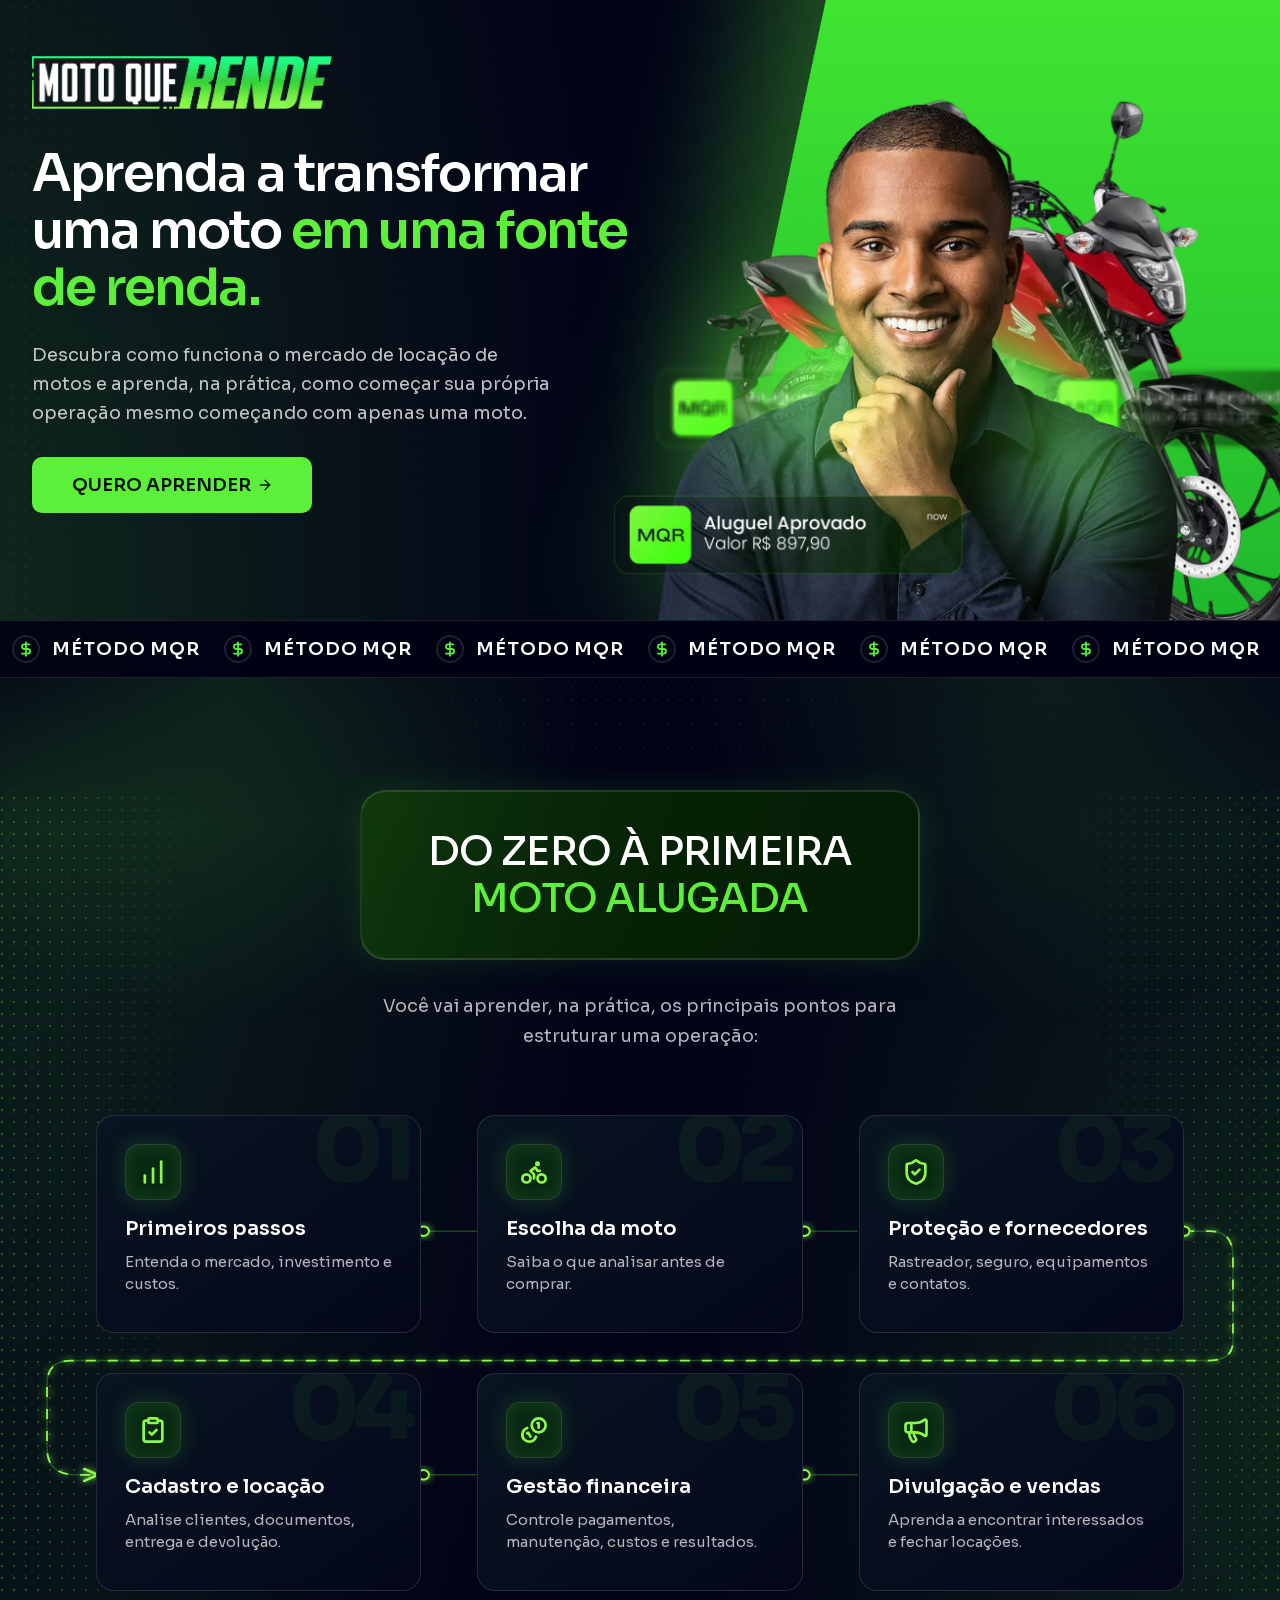
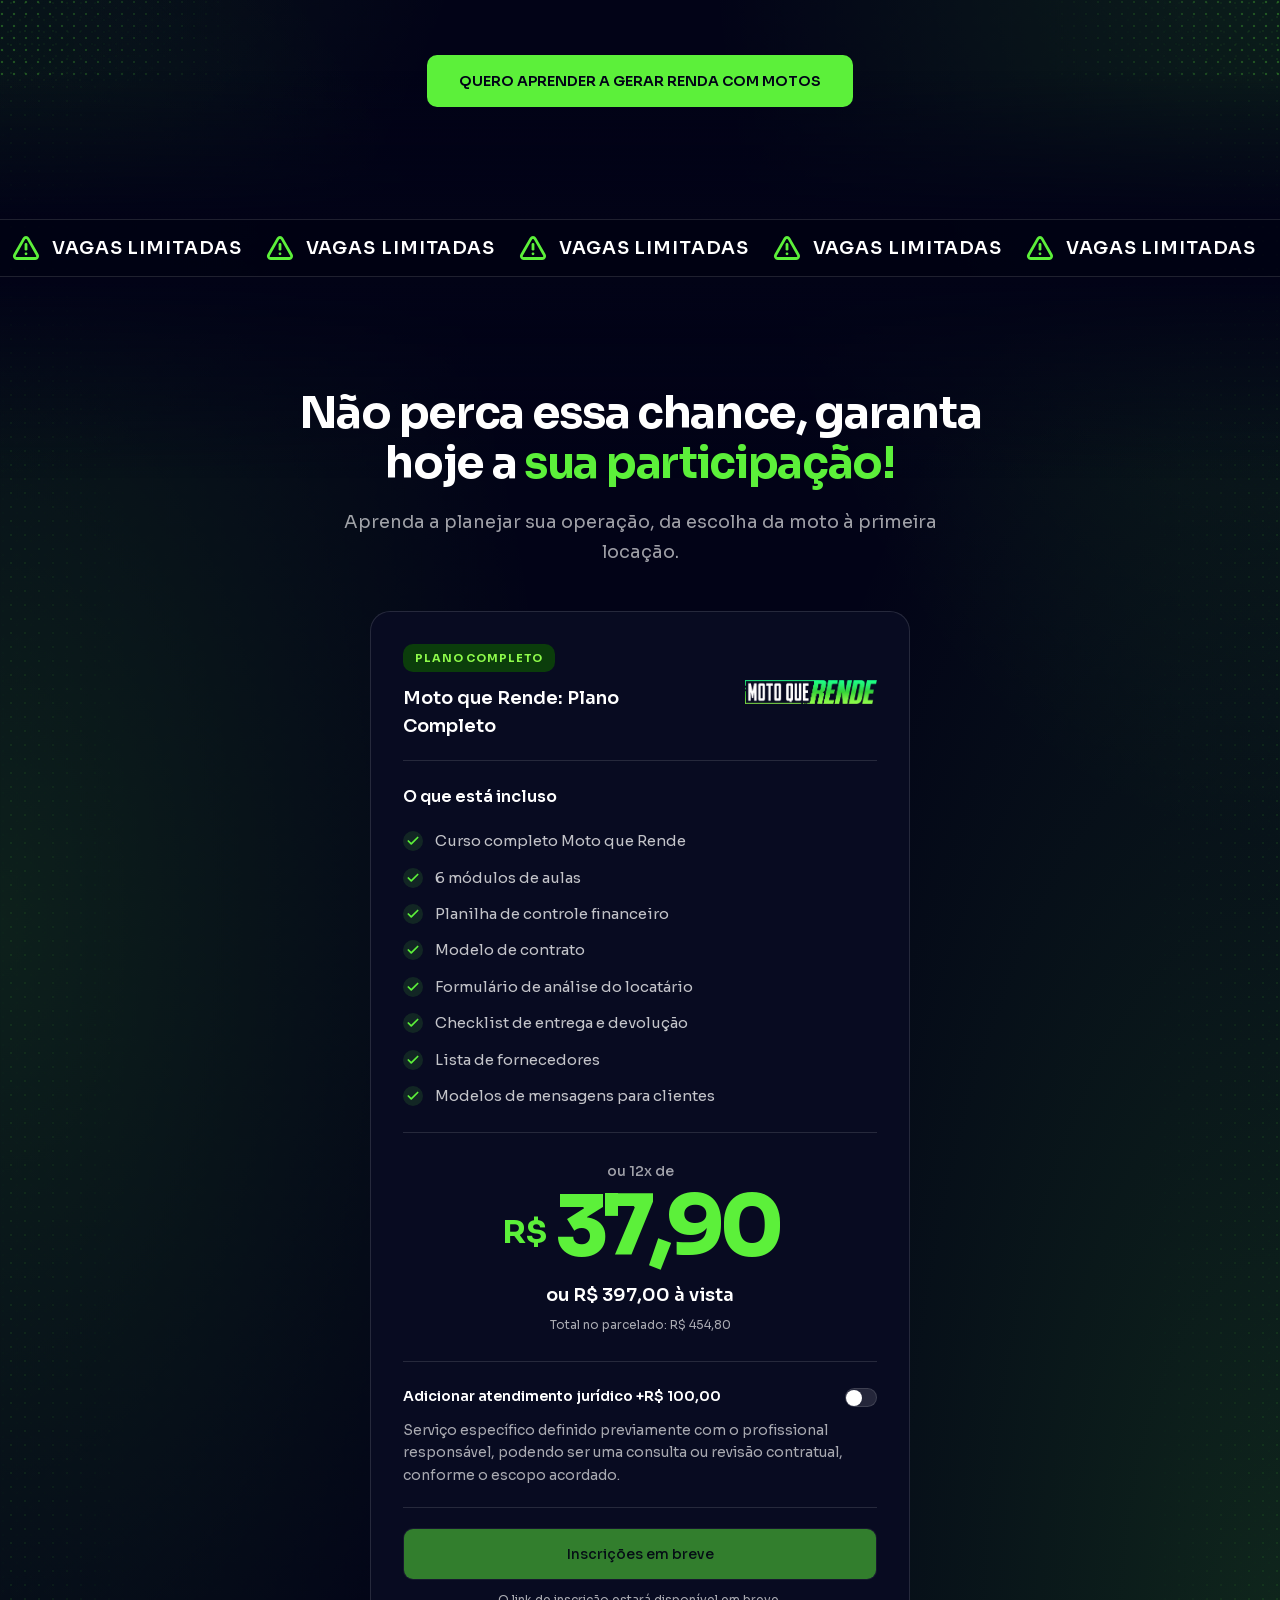
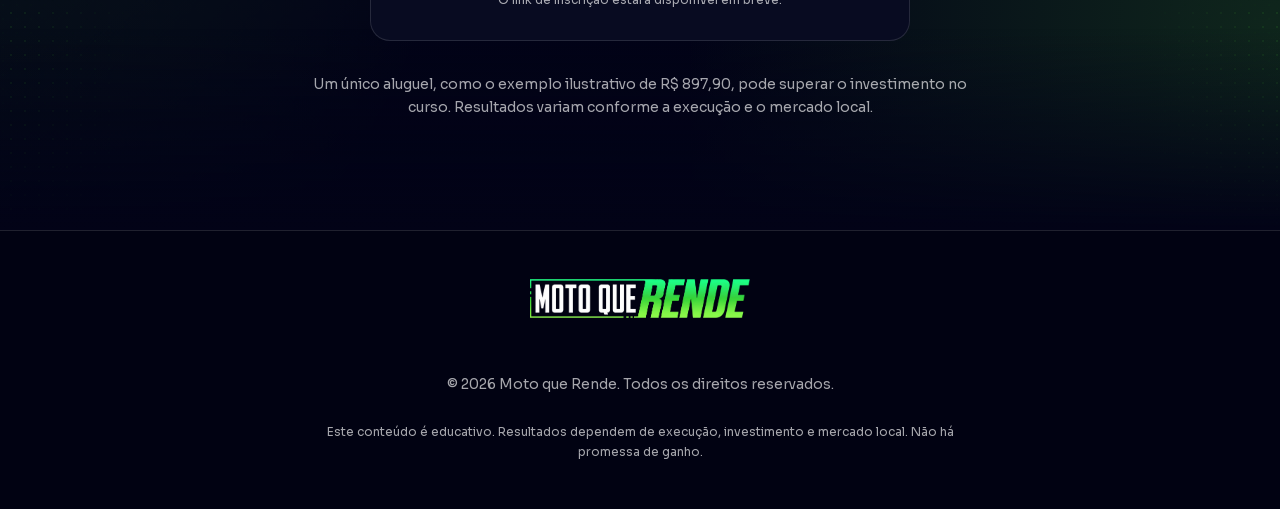
==== index.html @ 96d62ed2 "deploy: nsgroupbr/north-studios-lp-moto-que-rende@b85cb5d4480476fc4cc596049192ddf29927d75e" ====
<!DOCTYPE html><html lang="pt-BR" class="sora_fbe13bf1-module__L_RVWW__variable geist_mono_8d43a2aa-module__8Li5zG__variable h-full antialiased dark"><head><meta charSet="utf-8"/><meta name="viewport" content="width=device-width, initial-scale=1"/><link rel="preload" href="/_next/static/media/797e433ab948586e-s.p.0r6juujl39pe6.woff2" as="font" crossorigin="" type="font/woff2"/><link rel="preload" href="/_next/static/media/c41ca59f1c34ba31-s.p.2y2uoi4t910qy.woff2" as="font" crossorigin="" type="font/woff2"/><link rel="preload" as="image" href="/logo-motoquerende.webp"/><link rel="preload" as="image" href="/hero.webp"/><link rel="stylesheet" href="/_next/static/chunks/074cdmv9275di.css" data-precedence="next"/><link rel="preload" as="script" fetchPriority="low" href="/_next/static/chunks/12aruqaur5huj.js"/><script src="/_next/static/chunks/22looll5q1d3y.js" async=""></script><script src="/_next/static/chunks/3g4px251sg85e.js" async=""></script><script src="/_next/static/chunks/turbopack-08j9j3jovlab-.js" async=""></script><script src="/_next/static/chunks/0h2qsuyze9ds1.js" async=""></script><script src="/_next/static/chunks/1crb8dy0ye0be.js" async=""></script><meta name="theme-color" content="#020317"/><meta name="color-scheme" content="dark"/><title>Moto que Rende | Aprenda a transformar uma moto em fonte de renda</title><meta name="description" content="Aprenda a estruturar uma operação de locação de motos, do investimento à gestão e divulgação."/><meta property="og:title" content="Moto que Rende"/><meta property="og:description" content="Aprenda a transformar uma moto em fonte de renda com um método prático e completo."/><meta property="og:locale" content="pt_BR"/><meta property="og:image" content="https://motoquerende.online/logo-motoquerende.webp"/><meta property="og:image:width" content="1250"/><meta property="og:image:height" content="220"/><meta property="og:image:alt" content="Moto que Rende"/><meta property="og:type" content="website"/><meta name="twitter:card" content="summary_large_image"/><meta name="twitter:title" content="Moto que Rende"/><meta name="twitter:description" content="Aprenda a transformar uma moto em fonte de renda com um método prático e completo."/><meta name="twitter:image" content="https://motoquerende.online/logo-motoquerende.webp"/><meta name="twitter:image:alt" content="Moto que Rende"/><meta name="twitter:image:width" content="1250"/><meta name="twitter:image:height" content="220"/><link rel="icon" href="/favicon.ico?favicon.3h5obe7b50gec.ico" sizes="256x256" type="image/x-icon"/><meta name="next-size-adjust" content=""/><script src="/_next/static/chunks/0cz1d0mv5g_q7.js" noModule=""></script></head><body class="flex min-h-full flex-col overflow-x-hidden"><div hidden=""><!--$--><!--/$--></div><div class="relative isolate min-h-screen overflow-hidden bg-[#020317] text-white"><div aria-hidden="true" class="page-atmosphere pointer-events-none absolute inset-0 z-0 overflow-hidden"><div class="page-neon-atmosphere absolute inset-0"></div><div aria-hidden="true" class="dotted-glow-background dotted-glow-page-left"></div><div aria-hidden="true" class="dotted-glow-background dotted-glow-page-right"></div></div><main class="relative z-10"><header id="hero" class="hero-section relative overflow-hidden"><div class="hero-layout mx-auto max-w-7xl px-5 sm:px-8"><div class="hero-heading relative z-10"><img alt="Moto que Rende" width="1250" height="220" decoding="async" data-nimg="1" class="h-auto w-full mx-auto max-w-[270px] sm:max-w-[300px] lg:mx-0" style="color:transparent" src="/logo-motoquerende.webp"/><h1 class="mx-auto mt-8 max-w-[600px] text-center text-[clamp(2rem,4vw,3.4rem)] leading-[1.12] font-semibold tracking-[-0.035em] lg:mx-0 lg:mt-9 lg:text-left">Aprenda a transformar uma moto <span class="text-neon">em uma fonte de renda.</span></h1></div><div class="hero-art"><div class="hero-green-band" aria-hidden="true"></div><img alt="Moto que Rende: especialista e moto, com exemplo ilustrativo de aluguel aprovado" width="1920" height="1080" decoding="async" data-nimg="1" class="hero-image relative z-10 h-full w-full object-contain object-bottom" style="color:transparent" src="/hero.webp"/></div><div class="hero-description relative z-10"><p class="mx-auto max-w-[520px] text-center text-base leading-relaxed text-white/75 sm:text-lg lg:mx-0 lg:text-left">Descubra como funciona o mercado de locação de motos e aprenda, na prática, como começar sua própria operação mesmo começando com apenas uma moto.</p><a href="#oferta" aria-label="Quero aprender" data-track="cta_hero" data-legal-addon="false" role="button" tabindex="0" data-slot="button" class="group/button inline-flex shrink-0 items-center justify-center border-transparent bg-clip-padding outline-none select-none focus-visible:border-ring focus-visible:ring-3 active:not-aria-[haspopup]:translate-y-px disabled:pointer-events-none disabled:opacity-50 aria-invalid:border-destructive aria-invalid:ring-3 aria-invalid:ring-destructive/20 dark:aria-invalid:border-destructive/50 dark:aria-invalid:ring-destructive/40 [&amp;_svg]:pointer-events-none [&amp;_svg]:shrink-0 [&amp;_svg:not([class*=&#x27;size-&#x27;])]:size-4 gap-1.5 has-data-[icon=inline-end]:pr-2 has-data-[icon=inline-start]:pl-2 group h-auto min-h-13 rounded-[10px] border-0 bg-neon px-5 py-3.5 whitespace-normal text-center text-sm font-semibold text-[#04130A] uppercase shadow-none transition-[transform,filter,box-shadow] duration-200 ease-out hover:-translate-y-0.5 hover:bg-neon-light hover:brightness-105 focus-visible:ring-[#5CF03A]/70 active:translate-y-0 sm:px-8 mt-7 w-full sm:w-auto sm:min-w-[280px] sm:text-lg"><span>Quero aprender</span><svg xmlns="http://www.w3.org/2000/svg" width="24" height="24" viewBox="0 0 24 24" fill="none" stroke="currentColor" stroke-width="2" stroke-linecap="round" stroke-linejoin="round" class="lucide lucide-arrow-right size-4 transition-transform duration-200 ease-out group-hover:translate-x-1" aria-hidden="true"><path d="M5 12h14"></path><path d="m12 5 7 7-7 7"></path></svg></a></div></div></header><div class="marquee-shell relative z-20 overflow-hidden border-y border-white/15 bg-[#010213]/92 py-3.5"><div class="marquee-track"><div class="marquee-group"><span class="flex shrink-0 items-center gap-3 px-3 text-sm font-semibold tracking-[0.05em] text-white uppercase lg:text-lg"><span class="flex size-7 items-center justify-center rounded-full border-2 border-[#5CF03A] text-[#5CF03A]"><svg xmlns="http://www.w3.org/2000/svg" width="24" height="24" viewBox="0 0 24 24" fill="none" stroke="currentColor" stroke-width="2.7" stroke-linecap="round" stroke-linejoin="round" class="lucide lucide-dollar-sign size-4" aria-hidden="true"><line x1="12" x2="12" y1="2" y2="22"></line><path d="M17 5H9.5a3.5 3.5 0 0 0 0 7h5a3.5 3.5 0 0 1 0 7H6"></path></svg></span>Método MQR</span><span class="flex shrink-0 items-center gap-3 px-3 text-sm font-semibold tracking-[0.05em] text-white uppercase lg:text-lg"><span class="flex size-7 items-center justify-center rounded-full border-2 border-[#5CF03A] text-[#5CF03A]"><svg xmlns="http://www.w3.org/2000/svg" width="24" height="24" viewBox="0 0 24 24" fill="none" stroke="currentColor" stroke-width="2.7" stroke-linecap="round" stroke-linejoin="round" class="lucide lucide-dollar-sign size-4" aria-hidden="true"><line x1="12" x2="12" y1="2" y2="22"></line><path d="M17 5H9.5a3.5 3.5 0 0 0 0 7h5a3.5 3.5 0 0 1 0 7H6"></path></svg></span>Método MQR</span><span class="flex shrink-0 items-center gap-3 px-3 text-sm font-semibold tracking-[0.05em] text-white uppercase lg:text-lg"><span class="flex size-7 items-center justify-center rounded-full border-2 border-[#5CF03A] text-[#5CF03A]"><svg xmlns="http://www.w3.org/2000/svg" width="24" height="24" viewBox="0 0 24 24" fill="none" stroke="currentColor" stroke-width="2.7" stroke-linecap="round" stroke-linejoin="round" class="lucide lucide-dollar-sign size-4" aria-hidden="true"><line x1="12" x2="12" y1="2" y2="22"></line><path d="M17 5H9.5a3.5 3.5 0 0 0 0 7h5a3.5 3.5 0 0 1 0 7H6"></path></svg></span>Método MQR</span><span class="flex shrink-0 items-center gap-3 px-3 text-sm font-semibold tracking-[0.05em] text-white uppercase lg:text-lg"><span class="flex size-7 items-center justify-center rounded-full border-2 border-[#5CF03A] text-[#5CF03A]"><svg xmlns="http://www.w3.org/2000/svg" width="24" height="24" viewBox="0 0 24 24" fill="none" stroke="currentColor" stroke-width="2.7" stroke-linecap="round" stroke-linejoin="round" class="lucide lucide-dollar-sign size-4" aria-hidden="true"><line x1="12" x2="12" y1="2" y2="22"></line><path d="M17 5H9.5a3.5 3.5 0 0 0 0 7h5a3.5 3.5 0 0 1 0 7H6"></path></svg></span>Método MQR</span><span class="flex shrink-0 items-center gap-3 px-3 text-sm font-semibold tracking-[0.05em] text-white uppercase lg:text-lg"><span class="flex size-7 items-center justify-center rounded-full border-2 border-[#5CF03A] text-[#5CF03A]"><svg xmlns="http://www.w3.org/2000/svg" width="24" height="24" viewBox="0 0 24 24" fill="none" stroke="currentColor" stroke-width="2.7" stroke-linecap="round" stroke-linejoin="round" class="lucide lucide-dollar-sign size-4" aria-hidden="true"><line x1="12" x2="12" y1="2" y2="22"></line><path d="M17 5H9.5a3.5 3.5 0 0 0 0 7h5a3.5 3.5 0 0 1 0 7H6"></path></svg></span>Método MQR</span><span class="flex shrink-0 items-center gap-3 px-3 text-sm font-semibold tracking-[0.05em] text-white uppercase lg:text-lg"><span class="flex size-7 items-center justify-center rounded-full border-2 border-[#5CF03A] text-[#5CF03A]"><svg xmlns="http://www.w3.org/2000/svg" width="24" height="24" viewBox="0 0 24 24" fill="none" stroke="currentColor" stroke-width="2.7" stroke-linecap="round" stroke-linejoin="round" class="lucide lucide-dollar-sign size-4" aria-hidden="true"><line x1="12" x2="12" y1="2" y2="22"></line><path d="M17 5H9.5a3.5 3.5 0 0 0 0 7h5a3.5 3.5 0 0 1 0 7H6"></path></svg></span>Método MQR</span><span class="flex shrink-0 items-center gap-3 px-3 text-sm font-semibold tracking-[0.05em] text-white uppercase lg:text-lg"><span class="flex size-7 items-center justify-center rounded-full border-2 border-[#5CF03A] text-[#5CF03A]"><svg xmlns="http://www.w3.org/2000/svg" width="24" height="24" viewBox="0 0 24 24" fill="none" stroke="currentColor" stroke-width="2.7" stroke-linecap="round" stroke-linejoin="round" class="lucide lucide-dollar-sign size-4" aria-hidden="true"><line x1="12" x2="12" y1="2" y2="22"></line><path d="M17 5H9.5a3.5 3.5 0 0 0 0 7h5a3.5 3.5 0 0 1 0 7H6"></path></svg></span>Método MQR</span><span class="flex shrink-0 items-center gap-3 px-3 text-sm font-semibold tracking-[0.05em] text-white uppercase lg:text-lg"><span class="flex size-7 items-center justify-center rounded-full border-2 border-[#5CF03A] text-[#5CF03A]"><svg xmlns="http://www.w3.org/2000/svg" width="24" height="24" viewBox="0 0 24 24" fill="none" stroke="currentColor" stroke-width="2.7" stroke-linecap="round" stroke-linejoin="round" class="lucide lucide-dollar-sign size-4" aria-hidden="true"><line x1="12" x2="12" y1="2" y2="22"></line><path d="M17 5H9.5a3.5 3.5 0 0 0 0 7h5a3.5 3.5 0 0 1 0 7H6"></path></svg></span>Método MQR</span><span class="flex shrink-0 items-center gap-3 px-3 text-sm font-semibold tracking-[0.05em] text-white uppercase lg:text-lg"><span class="flex size-7 items-center justify-center rounded-full border-2 border-[#5CF03A] text-[#5CF03A]"><svg xmlns="http://www.w3.org/2000/svg" width="24" height="24" viewBox="0 0 24 24" fill="none" stroke="currentColor" stroke-width="2.7" stroke-linecap="round" stroke-linejoin="round" class="lucide lucide-dollar-sign size-4" aria-hidden="true"><line x1="12" x2="12" y1="2" y2="22"></line><path d="M17 5H9.5a3.5 3.5 0 0 0 0 7h5a3.5 3.5 0 0 1 0 7H6"></path></svg></span>Método MQR</span><span class="flex shrink-0 items-center gap-3 px-3 text-sm font-semibold tracking-[0.05em] text-white uppercase lg:text-lg"><span class="flex size-7 items-center justify-center rounded-full border-2 border-[#5CF03A] text-[#5CF03A]"><svg xmlns="http://www.w3.org/2000/svg" width="24" height="24" viewBox="0 0 24 24" fill="none" stroke="currentColor" stroke-width="2.7" stroke-linecap="round" stroke-linejoin="round" class="lucide lucide-dollar-sign size-4" aria-hidden="true"><line x1="12" x2="12" y1="2" y2="22"></line><path d="M17 5H9.5a3.5 3.5 0 0 0 0 7h5a3.5 3.5 0 0 1 0 7H6"></path></svg></span>Método MQR</span></div><div aria-hidden="true" class="marquee-group"><span class="flex shrink-0 items-center gap-3 px-3 text-sm font-semibold tracking-[0.05em] text-white uppercase lg:text-lg"><span class="flex size-7 items-center justify-center rounded-full border-2 border-[#5CF03A] text-[#5CF03A]"><svg xmlns="http://www.w3.org/2000/svg" width="24" height="24" viewBox="0 0 24 24" fill="none" stroke="currentColor" stroke-width="2.7" stroke-linecap="round" stroke-linejoin="round" class="lucide lucide-dollar-sign size-4" aria-hidden="true"><line x1="12" x2="12" y1="2" y2="22"></line><path d="M17 5H9.5a3.5 3.5 0 0 0 0 7h5a3.5 3.5 0 0 1 0 7H6"></path></svg></span>Método MQR</span><span class="flex shrink-0 items-center gap-3 px-3 text-sm font-semibold tracking-[0.05em] text-white uppercase lg:text-lg"><span class="flex size-7 items-center justify-center rounded-full border-2 border-[#5CF03A] text-[#5CF03A]"><svg xmlns="http://www.w3.org/2000/svg" width="24" height="24" viewBox="0 0 24 24" fill="none" stroke="currentColor" stroke-width="2.7" stroke-linecap="round" stroke-linejoin="round" class="lucide lucide-dollar-sign size-4" aria-hidden="true"><line x1="12" x2="12" y1="2" y2="22"></line><path d="M17 5H9.5a3.5 3.5 0 0 0 0 7h5a3.5 3.5 0 0 1 0 7H6"></path></svg></span>Método MQR</span><span class="flex shrink-0 items-center gap-3 px-3 text-sm font-semibold tracking-[0.05em] text-white uppercase lg:text-lg"><span class="flex size-7 items-center justify-center rounded-full border-2 border-[#5CF03A] text-[#5CF03A]"><svg xmlns="http://www.w3.org/2000/svg" width="24" height="24" viewBox="0 0 24 24" fill="none" stroke="currentColor" stroke-width="2.7" stroke-linecap="round" stroke-linejoin="round" class="lucide lucide-dollar-sign size-4" aria-hidden="true"><line x1="12" x2="12" y1="2" y2="22"></line><path d="M17 5H9.5a3.5 3.5 0 0 0 0 7h5a3.5 3.5 0 0 1 0 7H6"></path></svg></span>Método MQR</span><span class="flex shrink-0 items-center gap-3 px-3 text-sm font-semibold tracking-[0.05em] text-white uppercase lg:text-lg"><span class="flex size-7 items-center justify-center rounded-full border-2 border-[#5CF03A] text-[#5CF03A]"><svg xmlns="http://www.w3.org/2000/svg" width="24" height="24" viewBox="0 0 24 24" fill="none" stroke="currentColor" stroke-width="2.7" stroke-linecap="round" stroke-linejoin="round" class="lucide lucide-dollar-sign size-4" aria-hidden="true"><line x1="12" x2="12" y1="2" y2="22"></line><path d="M17 5H9.5a3.5 3.5 0 0 0 0 7h5a3.5 3.5 0 0 1 0 7H6"></path></svg></span>Método MQR</span><span class="flex shrink-0 items-center gap-3 px-3 text-sm font-semibold tracking-[0.05em] text-white uppercase lg:text-lg"><span class="flex size-7 items-center justify-center rounded-full border-2 border-[#5CF03A] text-[#5CF03A]"><svg xmlns="http://www.w3.org/2000/svg" width="24" height="24" viewBox="0 0 24 24" fill="none" stroke="currentColor" stroke-width="2.7" stroke-linecap="round" stroke-linejoin="round" class="lucide lucide-dollar-sign size-4" aria-hidden="true"><line x1="12" x2="12" y1="2" y2="22"></line><path d="M17 5H9.5a3.5 3.5 0 0 0 0 7h5a3.5 3.5 0 0 1 0 7H6"></path></svg></span>Método MQR</span><span class="flex shrink-0 items-center gap-3 px-3 text-sm font-semibold tracking-[0.05em] text-white uppercase lg:text-lg"><span class="flex size-7 items-center justify-center rounded-full border-2 border-[#5CF03A] text-[#5CF03A]"><svg xmlns="http://www.w3.org/2000/svg" width="24" height="24" viewBox="0 0 24 24" fill="none" stroke="currentColor" stroke-width="2.7" stroke-linecap="round" stroke-linejoin="round" class="lucide lucide-dollar-sign size-4" aria-hidden="true"><line x1="12" x2="12" y1="2" y2="22"></line><path d="M17 5H9.5a3.5 3.5 0 0 0 0 7h5a3.5 3.5 0 0 1 0 7H6"></path></svg></span>Método MQR</span><span class="flex shrink-0 items-center gap-3 px-3 text-sm font-semibold tracking-[0.05em] text-white uppercase lg:text-lg"><span class="flex size-7 items-center justify-center rounded-full border-2 border-[#5CF03A] text-[#5CF03A]"><svg xmlns="http://www.w3.org/2000/svg" width="24" height="24" viewBox="0 0 24 24" fill="none" stroke="currentColor" stroke-width="2.7" stroke-linecap="round" stroke-linejoin="round" class="lucide lucide-dollar-sign size-4" aria-hidden="true"><line x1="12" x2="12" y1="2" y2="22"></line><path d="M17 5H9.5a3.5 3.5 0 0 0 0 7h5a3.5 3.5 0 0 1 0 7H6"></path></svg></span>Método MQR</span><span class="flex shrink-0 items-center gap-3 px-3 text-sm font-semibold tracking-[0.05em] text-white uppercase lg:text-lg"><span class="flex size-7 items-center justify-center rounded-full border-2 border-[#5CF03A] text-[#5CF03A]"><svg xmlns="http://www.w3.org/2000/svg" width="24" height="24" viewBox="0 0 24 24" fill="none" stroke="currentColor" stroke-width="2.7" stroke-linecap="round" stroke-linejoin="round" class="lucide lucide-dollar-sign size-4" aria-hidden="true"><line x1="12" x2="12" y1="2" y2="22"></line><path d="M17 5H9.5a3.5 3.5 0 0 0 0 7h5a3.5 3.5 0 0 1 0 7H6"></path></svg></span>Método MQR</span><span class="flex shrink-0 items-center gap-3 px-3 text-sm font-semibold tracking-[0.05em] text-white uppercase lg:text-lg"><span class="flex size-7 items-center justify-center rounded-full border-2 border-[#5CF03A] text-[#5CF03A]"><svg xmlns="http://www.w3.org/2000/svg" width="24" height="24" viewBox="0 0 24 24" fill="none" stroke="currentColor" stroke-width="2.7" stroke-linecap="round" stroke-linejoin="round" class="lucide lucide-dollar-sign size-4" aria-hidden="true"><line x1="12" x2="12" y1="2" y2="22"></line><path d="M17 5H9.5a3.5 3.5 0 0 0 0 7h5a3.5 3.5 0 0 1 0 7H6"></path></svg></span>Método MQR</span><span class="flex shrink-0 items-center gap-3 px-3 text-sm font-semibold tracking-[0.05em] text-white uppercase lg:text-lg"><span class="flex size-7 items-center justify-center rounded-full border-2 border-[#5CF03A] text-[#5CF03A]"><svg xmlns="http://www.w3.org/2000/svg" width="24" height="24" viewBox="0 0 24 24" fill="none" stroke="currentColor" stroke-width="2.7" stroke-linecap="round" stroke-linejoin="round" class="lucide lucide-dollar-sign size-4" aria-hidden="true"><line x1="12" x2="12" y1="2" y2="22"></line><path d="M17 5H9.5a3.5 3.5 0 0 0 0 7h5a3.5 3.5 0 0 1 0 7H6"></path></svg></span>Método MQR</span></div></div></div><section aria-labelledby="modules-title" class="section-grid relative isolate overflow-hidden py-20 sm:py-24 lg:py-28"><div class="section-vignette pointer-events-none absolute inset-0 z-0"></div><div class="module-top-glow pointer-events-none absolute inset-x-0 top-0 z-0 h-[28rem]"></div><div aria-hidden="true" class="dotted-glow-background dotted-glow-left"></div><div aria-hidden="true" class="dotted-glow-background dotted-glow-right"></div><div aria-hidden="true" class="dotted-glow-background dotted-glow-top"></div><div class="relative z-10 mx-auto w-full max-w-6xl px-5 sm:px-8"><div class="mx-auto max-w-[560px] text-center" style="opacity:1;transform:none"><div class="rounded-[26px] border-2 border-[#55f33d] bg-[linear-gradient(110deg,rgba(20,69,9,0.72)_0%,rgba(6,38,5,0.92)_48%,rgba(4,28,4,0.96)_100%)] px-5 py-8 shadow-[0_0_36px_rgba(92,240,58,0.12)] sm:px-10 sm:py-9"><h2 id="modules-title" class="text-[clamp(1.625rem,4vw,2.5rem)] leading-[1.18] font-medium tracking-[-0.02em] text-white uppercase">Do zero à primeira<span class="block text-[#5CF03A]">moto alugada</span></h2></div><p class="mx-auto mt-8 max-w-xl text-base leading-relaxed text-white/70 sm:text-lg">Você vai aprender, na prática, os principais pontos para estruturar uma operação:</p></div><div class="relative mt-12 lg:mt-16"><svg aria-hidden="true" class="module-flow pointer-events-none absolute inset-0 hidden size-full overflow-visible lg:block" focusable="false" preserveAspectRatio="none" viewBox="0 0 1000 500"><defs><filter id="module-flow-glow" x="-50%" y="-50%" width="200%" height="200%"><feGaussianBlur stdDeviation="4" result="blur"></feGaussianBlur><feMerge><feMergeNode in="blur"></feMergeNode><feMergeNode in="SourceGraphic"></feMergeNode></feMerge></filter><marker id="module-flow-arrow" markerHeight="8" markerWidth="8" orient="auto" refX="7" refY="4" viewBox="0 0 8 8"><path d="M 0 0 L 8 4 L 0 8" fill="none" stroke="#8dfa4a" stroke-width="1.5"></path></marker></defs><g><path class="module-flow-base" d="M 301 122 H 350"></path><path class="module-flow-pulse" d="M 301 122 H 350" filter="url(#module-flow-glow)" marker-end="url(#module-flow-arrow)"></path><circle class="module-flow-node" cx="301" cy="122" r="5" filter="url(#module-flow-glow)"></circle></g><g><path class="module-flow-base" d="M 651 122 H 700"></path><path class="module-flow-pulse" d="M 651 122 H 700" filter="url(#module-flow-glow)" marker-end="url(#module-flow-arrow)"></path><circle class="module-flow-node" cx="651" cy="122" r="5" filter="url(#module-flow-glow)"></circle></g><g><path class="module-flow-base" d="M 301 378 H 350"></path><path class="module-flow-pulse" d="M 301 378 H 350" filter="url(#module-flow-glow)" marker-end="url(#module-flow-arrow)"></path><circle class="module-flow-node" cx="301" cy="378" r="5" filter="url(#module-flow-glow)"></circle></g><g><path class="module-flow-base" d="M 651 378 H 700"></path><path class="module-flow-pulse" d="M 651 378 H 700" filter="url(#module-flow-glow)" marker-end="url(#module-flow-arrow)"></path><circle class="module-flow-node" cx="651" cy="378" r="5" filter="url(#module-flow-glow)"></circle></g><g><path class="module-flow-base" d="M 1000 122 H 1024 Q 1045 122 1045 148 V 238 Q 1045 258 1022 258 H -22 Q -45 258 -45 282 V 350 Q -45 378 -18 378 H 0"></path><path class="module-flow-pulse" d="M 1000 122 H 1024 Q 1045 122 1045 148 V 238 Q 1045 258 1022 258 H -22 Q -45 258 -45 282 V 350 Q -45 378 -18 378 H 0" filter="url(#module-flow-glow)" marker-end="url(#module-flow-arrow)"></path><circle class="module-flow-node" cx="1000" cy="122" r="5" filter="url(#module-flow-glow)"></circle></g></svg><div class="grid grid-cols-1 gap-5 sm:grid-cols-2 lg:grid-cols-3 lg:gap-x-14 lg:gap-y-10"><article class="module-card group relative z-10 min-h-[218px] overflow-hidden rounded-2xl border border-[#5CF03A]/25 bg-[linear-gradient(145deg,rgba(9,21,34,0.98),rgba(4,7,27,0.98))] p-6 transition-[border-color,box-shadow] duration-300 ease-out hover:border-[#8DFA4A]/80 hover:shadow-[0_16px_48px_rgba(32,209,45,0.16)] sm:p-7" style="opacity:1;transform:none"><span class="pointer-events-none absolute -top-3 right-3 text-[5.8rem] leading-none font-extrabold tracking-[-0.08em] text-[#5CF03A]/[0.055] select-none">01</span><div class="relative z-10"><span class="flex size-14 items-center justify-center rounded-xl border border-[#8DFA4A] bg-[#0B3D0B]/55 text-[#8DFA4A] shadow-[inset_0_0_18px_rgba(92,240,58,0.12),0_0_22px_rgba(92,240,58,0.18)] transition-[transform,box-shadow] duration-300 ease-out group-hover:scale-105 group-hover:shadow-[inset_0_0_22px_rgba(92,240,58,0.18),0_0_30px_rgba(92,240,58,0.28)]"><svg xmlns="http://www.w3.org/2000/svg" width="24" height="24" viewBox="0 0 24 24" fill="none" stroke="currentColor" stroke-width="2.3" stroke-linecap="round" stroke-linejoin="round" class="lucide lucide-chart-no-axes-column-increasing lucide-bar-chart size-7" aria-hidden="true"><path d="M5 21v-6"></path><path d="M12 21V9"></path><path d="M19 21V3"></path></svg></span><h3 class="mt-4 text-lg leading-tight font-semibold text-white sm:text-xl">Primeiros passos</h3><p class="mt-2.5 max-w-[19rem] text-[15px] leading-[1.5] text-white/70">Entenda o mercado, investimento e custos.</p></div></article><article class="module-card group relative z-10 min-h-[218px] overflow-hidden rounded-2xl border border-[#5CF03A]/25 bg-[linear-gradient(145deg,rgba(9,21,34,0.98),rgba(4,7,27,0.98))] p-6 transition-[border-color,box-shadow] duration-300 ease-out hover:border-[#8DFA4A]/80 hover:shadow-[0_16px_48px_rgba(32,209,45,0.16)] sm:p-7" style="opacity:1;transform:none"><span class="pointer-events-none absolute -top-3 right-3 text-[5.8rem] leading-none font-extrabold tracking-[-0.08em] text-[#5CF03A]/[0.055] select-none">02</span><div class="relative z-10"><span class="flex size-14 items-center justify-center rounded-xl border border-[#8DFA4A] bg-[#0B3D0B]/55 text-[#8DFA4A] shadow-[inset_0_0_18px_rgba(92,240,58,0.12),0_0_22px_rgba(92,240,58,0.18)] transition-[transform,box-shadow] duration-300 ease-out group-hover:scale-105 group-hover:shadow-[inset_0_0_22px_rgba(92,240,58,0.18),0_0_30px_rgba(92,240,58,0.28)]"><svg xmlns="http://www.w3.org/2000/svg" width="24" height="24" viewBox="0 0 24 24" fill="none" stroke="currentColor" stroke-width="2.3" stroke-linecap="round" stroke-linejoin="round" class="lucide lucide-bike size-7" aria-hidden="true"><circle cx="18.5" cy="17.5" r="3.5"></circle><circle cx="5.5" cy="17.5" r="3.5"></circle><circle cx="15" cy="5" r="1"></circle><path d="M12 17.5V14l-3-3 4-3 2 3h2"></path></svg></span><h3 class="mt-4 text-lg leading-tight font-semibold text-white sm:text-xl">Escolha da moto</h3><p class="mt-2.5 max-w-[19rem] text-[15px] leading-[1.5] text-white/70">Saiba o que analisar antes de comprar.</p></div></article><article class="module-card group relative z-10 min-h-[218px] overflow-hidden rounded-2xl border border-[#5CF03A]/25 bg-[linear-gradient(145deg,rgba(9,21,34,0.98),rgba(4,7,27,0.98))] p-6 transition-[border-color,box-shadow] duration-300 ease-out hover:border-[#8DFA4A]/80 hover:shadow-[0_16px_48px_rgba(32,209,45,0.16)] sm:p-7" style="opacity:1;transform:none"><span class="pointer-events-none absolute -top-3 right-3 text-[5.8rem] leading-none font-extrabold tracking-[-0.08em] text-[#5CF03A]/[0.055] select-none">03</span><div class="relative z-10"><span class="flex size-14 items-center justify-center rounded-xl border border-[#8DFA4A] bg-[#0B3D0B]/55 text-[#8DFA4A] shadow-[inset_0_0_18px_rgba(92,240,58,0.12),0_0_22px_rgba(92,240,58,0.18)] transition-[transform,box-shadow] duration-300 ease-out group-hover:scale-105 group-hover:shadow-[inset_0_0_22px_rgba(92,240,58,0.18),0_0_30px_rgba(92,240,58,0.28)]"><svg xmlns="http://www.w3.org/2000/svg" width="24" height="24" viewBox="0 0 24 24" fill="none" stroke="currentColor" stroke-width="2.3" stroke-linecap="round" stroke-linejoin="round" class="lucide lucide-shield-check size-7" aria-hidden="true"><path d="M20 13c0 5-3.5 7.5-7.66 8.95a1 1 0 0 1-.67-.01C7.5 20.5 4 18 4 13V6a1 1 0 0 1 1-1c2 0 4.5-1.2 6.24-2.72a1.17 1.17 0 0 1 1.52 0C14.51 3.81 17 5 19 5a1 1 0 0 1 1 1z"></path><path d="m9 12 2 2 4-4"></path></svg></span><h3 class="mt-4 text-lg leading-tight font-semibold text-white sm:text-xl">Proteção e fornecedores</h3><p class="mt-2.5 max-w-[19rem] text-[15px] leading-[1.5] text-white/70">Rastreador, seguro, equipamentos e contatos.</p></div></article><article class="module-card group relative z-10 min-h-[218px] overflow-hidden rounded-2xl border border-[#5CF03A]/25 bg-[linear-gradient(145deg,rgba(9,21,34,0.98),rgba(4,7,27,0.98))] p-6 transition-[border-color,box-shadow] duration-300 ease-out hover:border-[#8DFA4A]/80 hover:shadow-[0_16px_48px_rgba(32,209,45,0.16)] sm:p-7" style="opacity:1;transform:none"><span class="pointer-events-none absolute -top-3 right-3 text-[5.8rem] leading-none font-extrabold tracking-[-0.08em] text-[#5CF03A]/[0.055] select-none">04</span><div class="relative z-10"><span class="flex size-14 items-center justify-center rounded-xl border border-[#8DFA4A] bg-[#0B3D0B]/55 text-[#8DFA4A] shadow-[inset_0_0_18px_rgba(92,240,58,0.12),0_0_22px_rgba(92,240,58,0.18)] transition-[transform,box-shadow] duration-300 ease-out group-hover:scale-105 group-hover:shadow-[inset_0_0_22px_rgba(92,240,58,0.18),0_0_30px_rgba(92,240,58,0.28)]"><svg xmlns="http://www.w3.org/2000/svg" width="24" height="24" viewBox="0 0 24 24" fill="none" stroke="currentColor" stroke-width="2.3" stroke-linecap="round" stroke-linejoin="round" class="lucide lucide-clipboard-check size-7" aria-hidden="true"><rect width="8" height="4" x="8" y="2" rx="1" ry="1"></rect><path d="M16 4h2a2 2 0 0 1 2 2v14a2 2 0 0 1-2 2H6a2 2 0 0 1-2-2V6a2 2 0 0 1 2-2h2"></path><path d="m9 14 2 2 4-4"></path></svg></span><h3 class="mt-4 text-lg leading-tight font-semibold text-white sm:text-xl">Cadastro e locação</h3><p class="mt-2.5 max-w-[19rem] text-[15px] leading-[1.5] text-white/70">Analise clientes, documentos, entrega e devolução.</p></div></article><article class="module-card group relative z-10 min-h-[218px] overflow-hidden rounded-2xl border border-[#5CF03A]/25 bg-[linear-gradient(145deg,rgba(9,21,34,0.98),rgba(4,7,27,0.98))] p-6 transition-[border-color,box-shadow] duration-300 ease-out hover:border-[#8DFA4A]/80 hover:shadow-[0_16px_48px_rgba(32,209,45,0.16)] sm:p-7" style="opacity:1;transform:none"><span class="pointer-events-none absolute -top-3 right-3 text-[5.8rem] leading-none font-extrabold tracking-[-0.08em] text-[#5CF03A]/[0.055] select-none">05</span><div class="relative z-10"><span class="flex size-14 items-center justify-center rounded-xl border border-[#8DFA4A] bg-[#0B3D0B]/55 text-[#8DFA4A] shadow-[inset_0_0_18px_rgba(92,240,58,0.12),0_0_22px_rgba(92,240,58,0.18)] transition-[transform,box-shadow] duration-300 ease-out group-hover:scale-105 group-hover:shadow-[inset_0_0_22px_rgba(92,240,58,0.18),0_0_30px_rgba(92,240,58,0.28)]"><svg xmlns="http://www.w3.org/2000/svg" width="24" height="24" viewBox="0 0 24 24" fill="none" stroke="currentColor" stroke-width="2.3" stroke-linecap="round" stroke-linejoin="round" class="lucide lucide-coins size-7" aria-hidden="true"><path d="M13.744 17.736a6 6 0 1 1-7.48-7.48"></path><path d="M15 6h1v4"></path><path d="m6.134 14.768.866-.5 2 3.464"></path><circle cx="16" cy="8" r="6"></circle></svg></span><h3 class="mt-4 text-lg leading-tight font-semibold text-white sm:text-xl">Gestão financeira</h3><p class="mt-2.5 max-w-[19rem] text-[15px] leading-[1.5] text-white/70">Controle pagamentos, manutenção, custos e resultados.</p></div></article><article class="module-card group relative z-10 min-h-[218px] overflow-hidden rounded-2xl border border-[#5CF03A]/25 bg-[linear-gradient(145deg,rgba(9,21,34,0.98),rgba(4,7,27,0.98))] p-6 transition-[border-color,box-shadow] duration-300 ease-out hover:border-[#8DFA4A]/80 hover:shadow-[0_16px_48px_rgba(32,209,45,0.16)] sm:p-7" style="opacity:1;transform:none"><span class="pointer-events-none absolute -top-3 right-3 text-[5.8rem] leading-none font-extrabold tracking-[-0.08em] text-[#5CF03A]/[0.055] select-none">06</span><div class="relative z-10"><span class="flex size-14 items-center justify-center rounded-xl border border-[#8DFA4A] bg-[#0B3D0B]/55 text-[#8DFA4A] shadow-[inset_0_0_18px_rgba(92,240,58,0.12),0_0_22px_rgba(92,240,58,0.18)] transition-[transform,box-shadow] duration-300 ease-out group-hover:scale-105 group-hover:shadow-[inset_0_0_22px_rgba(92,240,58,0.18),0_0_30px_rgba(92,240,58,0.28)]"><svg xmlns="http://www.w3.org/2000/svg" width="24" height="24" viewBox="0 0 24 24" fill="none" stroke="currentColor" stroke-width="2.3" stroke-linecap="round" stroke-linejoin="round" class="lucide lucide-megaphone size-7" aria-hidden="true"><path d="M11 6a13 13 0 0 0 8.4-2.8A1 1 0 0 1 21 4v12a1 1 0 0 1-1.6.8A13 13 0 0 0 11 14H5a2 2 0 0 1-2-2V8a2 2 0 0 1 2-2z"></path><path d="M6 14a12 12 0 0 0 2.4 7.2 2 2 0 0 0 3.2-2.4A8 8 0 0 1 10 14"></path><path d="M8 6v8"></path></svg></span><h3 class="mt-4 text-lg leading-tight font-semibold text-white sm:text-xl">Divulgação e vendas</h3><p class="mt-2.5 max-w-[19rem] text-[15px] leading-[1.5] text-white/70">Aprenda a encontrar interessados e fechar locações.</p></div></article></div></div><div class="relative mt-12 flex justify-center sm:mt-16" style="opacity:1;transform:none"><a href="#oferta" aria-label="Quero aprender a gerar renda com motos" data-track="cta_modulos" data-legal-addon="false" role="button" tabindex="0" data-slot="button" class="group/button inline-flex shrink-0 items-center justify-center border-transparent bg-clip-padding outline-none select-none focus-visible:border-ring focus-visible:ring-3 active:not-aria-[haspopup]:translate-y-px disabled:pointer-events-none disabled:opacity-50 aria-invalid:border-destructive aria-invalid:ring-3 aria-invalid:ring-destructive/20 dark:aria-invalid:border-destructive/50 dark:aria-invalid:ring-destructive/40 [&amp;_svg]:pointer-events-none [&amp;_svg]:shrink-0 [&amp;_svg:not([class*=&#x27;size-&#x27;])]:size-4 gap-1.5 has-data-[icon=inline-end]:pr-2 has-data-[icon=inline-start]:pl-2 group h-auto min-h-13 w-full rounded-[10px] border-0 bg-neon px-5 py-3.5 text-center text-sm font-semibold text-[#04130A] uppercase shadow-none transition-[transform,filter,box-shadow] duration-200 ease-out hover:-translate-y-0.5 hover:bg-neon-light hover:brightness-105 focus-visible:ring-[#5CF03A]/70 active:translate-y-0 sm:w-auto sm:px-8 sm:text-base relative max-w-full whitespace-normal sm:min-w-0"><span>Quero aprender a gerar renda com motos</span></a></div></div></section><div class="marquee-shell relative z-20 overflow-hidden border-y border-white/15 bg-[#010213]/92 py-3.5"><div class="marquee-track marquee-track-reverse"><div class="marquee-group"><span class="flex shrink-0 items-center gap-3 px-3 text-sm font-semibold tracking-[0.05em] text-white uppercase lg:text-lg"><svg xmlns="http://www.w3.org/2000/svg" width="24" height="24" viewBox="0 0 24 24" fill="none" stroke="currentColor" stroke-width="2.4" stroke-linecap="round" stroke-linejoin="round" class="lucide lucide-triangle-alert lucide-alert-triangle size-7 text-[#5CF03A]" aria-hidden="true"><path d="m21.73 18-8-14a2 2 0 0 0-3.48 0l-8 14A2 2 0 0 0 4 21h16a2 2 0 0 0 1.73-3"></path><path d="M12 9v4"></path><path d="M12 17h.01"></path></svg>Vagas limitadas</span><span class="flex shrink-0 items-center gap-3 px-3 text-sm font-semibold tracking-[0.05em] text-white uppercase lg:text-lg"><svg xmlns="http://www.w3.org/2000/svg" width="24" height="24" viewBox="0 0 24 24" fill="none" stroke="currentColor" stroke-width="2.4" stroke-linecap="round" stroke-linejoin="round" class="lucide lucide-triangle-alert lucide-alert-triangle size-7 text-[#5CF03A]" aria-hidden="true"><path d="m21.73 18-8-14a2 2 0 0 0-3.48 0l-8 14A2 2 0 0 0 4 21h16a2 2 0 0 0 1.73-3"></path><path d="M12 9v4"></path><path d="M12 17h.01"></path></svg>Vagas limitadas</span><span class="flex shrink-0 items-center gap-3 px-3 text-sm font-semibold tracking-[0.05em] text-white uppercase lg:text-lg"><svg xmlns="http://www.w3.org/2000/svg" width="24" height="24" viewBox="0 0 24 24" fill="none" stroke="currentColor" stroke-width="2.4" stroke-linecap="round" stroke-linejoin="round" class="lucide lucide-triangle-alert lucide-alert-triangle size-7 text-[#5CF03A]" aria-hidden="true"><path d="m21.73 18-8-14a2 2 0 0 0-3.48 0l-8 14A2 2 0 0 0 4 21h16a2 2 0 0 0 1.73-3"></path><path d="M12 9v4"></path><path d="M12 17h.01"></path></svg>Vagas limitadas</span><span class="flex shrink-0 items-center gap-3 px-3 text-sm font-semibold tracking-[0.05em] text-white uppercase lg:text-lg"><svg xmlns="http://www.w3.org/2000/svg" width="24" height="24" viewBox="0 0 24 24" fill="none" stroke="currentColor" stroke-width="2.4" stroke-linecap="round" stroke-linejoin="round" class="lucide lucide-triangle-alert lucide-alert-triangle size-7 text-[#5CF03A]" aria-hidden="true"><path d="m21.73 18-8-14a2 2 0 0 0-3.48 0l-8 14A2 2 0 0 0 4 21h16a2 2 0 0 0 1.73-3"></path><path d="M12 9v4"></path><path d="M12 17h.01"></path></svg>Vagas limitadas</span><span class="flex shrink-0 items-center gap-3 px-3 text-sm font-semibold tracking-[0.05em] text-white uppercase lg:text-lg"><svg xmlns="http://www.w3.org/2000/svg" width="24" height="24" viewBox="0 0 24 24" fill="none" stroke="currentColor" stroke-width="2.4" stroke-linecap="round" stroke-linejoin="round" class="lucide lucide-triangle-alert lucide-alert-triangle size-7 text-[#5CF03A]" aria-hidden="true"><path d="m21.73 18-8-14a2 2 0 0 0-3.48 0l-8 14A2 2 0 0 0 4 21h16a2 2 0 0 0 1.73-3"></path><path d="M12 9v4"></path><path d="M12 17h.01"></path></svg>Vagas limitadas</span><span class="flex shrink-0 items-center gap-3 px-3 text-sm font-semibold tracking-[0.05em] text-white uppercase lg:text-lg"><svg xmlns="http://www.w3.org/2000/svg" width="24" height="24" viewBox="0 0 24 24" fill="none" stroke="currentColor" stroke-width="2.4" stroke-linecap="round" stroke-linejoin="round" class="lucide lucide-triangle-alert lucide-alert-triangle size-7 text-[#5CF03A]" aria-hidden="true"><path d="m21.73 18-8-14a2 2 0 0 0-3.48 0l-8 14A2 2 0 0 0 4 21h16a2 2 0 0 0 1.73-3"></path><path d="M12 9v4"></path><path d="M12 17h.01"></path></svg>Vagas limitadas</span><span class="flex shrink-0 items-center gap-3 px-3 text-sm font-semibold tracking-[0.05em] text-white uppercase lg:text-lg"><svg xmlns="http://www.w3.org/2000/svg" width="24" height="24" viewBox="0 0 24 24" fill="none" stroke="currentColor" stroke-width="2.4" stroke-linecap="round" stroke-linejoin="round" class="lucide lucide-triangle-alert lucide-alert-triangle size-7 text-[#5CF03A]" aria-hidden="true"><path d="m21.73 18-8-14a2 2 0 0 0-3.48 0l-8 14A2 2 0 0 0 4 21h16a2 2 0 0 0 1.73-3"></path><path d="M12 9v4"></path><path d="M12 17h.01"></path></svg>Vagas limitadas</span><span class="flex shrink-0 items-center gap-3 px-3 text-sm font-semibold tracking-[0.05em] text-white uppercase lg:text-lg"><svg xmlns="http://www.w3.org/2000/svg" width="24" height="24" viewBox="0 0 24 24" fill="none" stroke="currentColor" stroke-width="2.4" stroke-linecap="round" stroke-linejoin="round" class="lucide lucide-triangle-alert lucide-alert-triangle size-7 text-[#5CF03A]" aria-hidden="true"><path d="m21.73 18-8-14a2 2 0 0 0-3.48 0l-8 14A2 2 0 0 0 4 21h16a2 2 0 0 0 1.73-3"></path><path d="M12 9v4"></path><path d="M12 17h.01"></path></svg>Vagas limitadas</span><span class="flex shrink-0 items-center gap-3 px-3 text-sm font-semibold tracking-[0.05em] text-white uppercase lg:text-lg"><svg xmlns="http://www.w3.org/2000/svg" width="24" height="24" viewBox="0 0 24 24" fill="none" stroke="currentColor" stroke-width="2.4" stroke-linecap="round" stroke-linejoin="round" class="lucide lucide-triangle-alert lucide-alert-triangle size-7 text-[#5CF03A]" aria-hidden="true"><path d="m21.73 18-8-14a2 2 0 0 0-3.48 0l-8 14A2 2 0 0 0 4 21h16a2 2 0 0 0 1.73-3"></path><path d="M12 9v4"></path><path d="M12 17h.01"></path></svg>Vagas limitadas</span><span class="flex shrink-0 items-center gap-3 px-3 text-sm font-semibold tracking-[0.05em] text-white uppercase lg:text-lg"><svg xmlns="http://www.w3.org/2000/svg" width="24" height="24" viewBox="0 0 24 24" fill="none" stroke="currentColor" stroke-width="2.4" stroke-linecap="round" stroke-linejoin="round" class="lucide lucide-triangle-alert lucide-alert-triangle size-7 text-[#5CF03A]" aria-hidden="true"><path d="m21.73 18-8-14a2 2 0 0 0-3.48 0l-8 14A2 2 0 0 0 4 21h16a2 2 0 0 0 1.73-3"></path><path d="M12 9v4"></path><path d="M12 17h.01"></path></svg>Vagas limitadas</span></div><div aria-hidden="true" class="marquee-group"><span class="flex shrink-0 items-center gap-3 px-3 text-sm font-semibold tracking-[0.05em] text-white uppercase lg:text-lg"><svg xmlns="http://www.w3.org/2000/svg" width="24" height="24" viewBox="0 0 24 24" fill="none" stroke="currentColor" stroke-width="2.4" stroke-linecap="round" stroke-linejoin="round" class="lucide lucide-triangle-alert lucide-alert-triangle size-7 text-[#5CF03A]" aria-hidden="true"><path d="m21.73 18-8-14a2 2 0 0 0-3.48 0l-8 14A2 2 0 0 0 4 21h16a2 2 0 0 0 1.73-3"></path><path d="M12 9v4"></path><path d="M12 17h.01"></path></svg>Vagas limitadas</span><span class="flex shrink-0 items-center gap-3 px-3 text-sm font-semibold tracking-[0.05em] text-white uppercase lg:text-lg"><svg xmlns="http://www.w3.org/2000/svg" width="24" height="24" viewBox="0 0 24 24" fill="none" stroke="currentColor" stroke-width="2.4" stroke-linecap="round" stroke-linejoin="round" class="lucide lucide-triangle-alert lucide-alert-triangle size-7 text-[#5CF03A]" aria-hidden="true"><path d="m21.73 18-8-14a2 2 0 0 0-3.48 0l-8 14A2 2 0 0 0 4 21h16a2 2 0 0 0 1.73-3"></path><path d="M12 9v4"></path><path d="M12 17h.01"></path></svg>Vagas limitadas</span><span class="flex shrink-0 items-center gap-3 px-3 text-sm font-semibold tracking-[0.05em] text-white uppercase lg:text-lg"><svg xmlns="http://www.w3.org/2000/svg" width="24" height="24" viewBox="0 0 24 24" fill="none" stroke="currentColor" stroke-width="2.4" stroke-linecap="round" stroke-linejoin="round" class="lucide lucide-triangle-alert lucide-alert-triangle size-7 text-[#5CF03A]" aria-hidden="true"><path d="m21.73 18-8-14a2 2 0 0 0-3.48 0l-8 14A2 2 0 0 0 4 21h16a2 2 0 0 0 1.73-3"></path><path d="M12 9v4"></path><path d="M12 17h.01"></path></svg>Vagas limitadas</span><span class="flex shrink-0 items-center gap-3 px-3 text-sm font-semibold tracking-[0.05em] text-white uppercase lg:text-lg"><svg xmlns="http://www.w3.org/2000/svg" width="24" height="24" viewBox="0 0 24 24" fill="none" stroke="currentColor" stroke-width="2.4" stroke-linecap="round" stroke-linejoin="round" class="lucide lucide-triangle-alert lucide-alert-triangle size-7 text-[#5CF03A]" aria-hidden="true"><path d="m21.73 18-8-14a2 2 0 0 0-3.48 0l-8 14A2 2 0 0 0 4 21h16a2 2 0 0 0 1.73-3"></path><path d="M12 9v4"></path><path d="M12 17h.01"></path></svg>Vagas limitadas</span><span class="flex shrink-0 items-center gap-3 px-3 text-sm font-semibold tracking-[0.05em] text-white uppercase lg:text-lg"><svg xmlns="http://www.w3.org/2000/svg" width="24" height="24" viewBox="0 0 24 24" fill="none" stroke="currentColor" stroke-width="2.4" stroke-linecap="round" stroke-linejoin="round" class="lucide lucide-triangle-alert lucide-alert-triangle size-7 text-[#5CF03A]" aria-hidden="true"><path d="m21.73 18-8-14a2 2 0 0 0-3.48 0l-8 14A2 2 0 0 0 4 21h16a2 2 0 0 0 1.73-3"></path><path d="M12 9v4"></path><path d="M12 17h.01"></path></svg>Vagas limitadas</span><span class="flex shrink-0 items-center gap-3 px-3 text-sm font-semibold tracking-[0.05em] text-white uppercase lg:text-lg"><svg xmlns="http://www.w3.org/2000/svg" width="24" height="24" viewBox="0 0 24 24" fill="none" stroke="currentColor" stroke-width="2.4" stroke-linecap="round" stroke-linejoin="round" class="lucide lucide-triangle-alert lucide-alert-triangle size-7 text-[#5CF03A]" aria-hidden="true"><path d="m21.73 18-8-14a2 2 0 0 0-3.48 0l-8 14A2 2 0 0 0 4 21h16a2 2 0 0 0 1.73-3"></path><path d="M12 9v4"></path><path d="M12 17h.01"></path></svg>Vagas limitadas</span><span class="flex shrink-0 items-center gap-3 px-3 text-sm font-semibold tracking-[0.05em] text-white uppercase lg:text-lg"><svg xmlns="http://www.w3.org/2000/svg" width="24" height="24" viewBox="0 0 24 24" fill="none" stroke="currentColor" stroke-width="2.4" stroke-linecap="round" stroke-linejoin="round" class="lucide lucide-triangle-alert lucide-alert-triangle size-7 text-[#5CF03A]" aria-hidden="true"><path d="m21.73 18-8-14a2 2 0 0 0-3.48 0l-8 14A2 2 0 0 0 4 21h16a2 2 0 0 0 1.73-3"></path><path d="M12 9v4"></path><path d="M12 17h.01"></path></svg>Vagas limitadas</span><span class="flex shrink-0 items-center gap-3 px-3 text-sm font-semibold tracking-[0.05em] text-white uppercase lg:text-lg"><svg xmlns="http://www.w3.org/2000/svg" width="24" height="24" viewBox="0 0 24 24" fill="none" stroke="currentColor" stroke-width="2.4" stroke-linecap="round" stroke-linejoin="round" class="lucide lucide-triangle-alert lucide-alert-triangle size-7 text-[#5CF03A]" aria-hidden="true"><path d="m21.73 18-8-14a2 2 0 0 0-3.48 0l-8 14A2 2 0 0 0 4 21h16a2 2 0 0 0 1.73-3"></path><path d="M12 9v4"></path><path d="M12 17h.01"></path></svg>Vagas limitadas</span><span class="flex shrink-0 items-center gap-3 px-3 text-sm font-semibold tracking-[0.05em] text-white uppercase lg:text-lg"><svg xmlns="http://www.w3.org/2000/svg" width="24" height="24" viewBox="0 0 24 24" fill="none" stroke="currentColor" stroke-width="2.4" stroke-linecap="round" stroke-linejoin="round" class="lucide lucide-triangle-alert lucide-alert-triangle size-7 text-[#5CF03A]" aria-hidden="true"><path d="m21.73 18-8-14a2 2 0 0 0-3.48 0l-8 14A2 2 0 0 0 4 21h16a2 2 0 0 0 1.73-3"></path><path d="M12 9v4"></path><path d="M12 17h.01"></path></svg>Vagas limitadas</span><span class="flex shrink-0 items-center gap-3 px-3 text-sm font-semibold tracking-[0.05em] text-white uppercase lg:text-lg"><svg xmlns="http://www.w3.org/2000/svg" width="24" height="24" viewBox="0 0 24 24" fill="none" stroke="currentColor" stroke-width="2.4" stroke-linecap="round" stroke-linejoin="round" class="lucide lucide-triangle-alert lucide-alert-triangle size-7 text-[#5CF03A]" aria-hidden="true"><path d="m21.73 18-8-14a2 2 0 0 0-3.48 0l-8 14A2 2 0 0 0 4 21h16a2 2 0 0 0 1.73-3"></path><path d="M12 9v4"></path><path d="M12 17h.01"></path></svg>Vagas limitadas</span></div></div></div><section id="oferta" aria-labelledby="offer-title" class="section-grid relative isolate overflow-hidden py-20 sm:py-24 lg:py-28"><div class="section-vignette pointer-events-none absolute inset-0 z-0"></div><div class="relative z-10 mx-auto w-full max-w-6xl px-5 sm:px-8"><div class="mx-auto max-w-3xl text-center" style="opacity:1;transform:none"><h2 id="offer-title" class="text-[clamp(1.75rem,4.2vw,2.75rem)] leading-[1.13] font-bold tracking-[-0.03em] text-white">Não perca essa chance, garanta hoje a<!-- --> <span class="text-[#5CF03A]">sua participação!</span></h2><p class="mx-auto mt-5 max-w-2xl text-base leading-relaxed text-white/62 sm:text-lg">Aprenda a planejar sua operação, da escolha da moto à primeira locação.</p></div><div class="relative mx-auto mt-11 max-w-[540px]" style="opacity:1;transform:none"><div class="rounded-[20px] border border-white/15 bg-[#080b21] p-5  sm:p-8"><div class="flex items-center justify-between gap-5 border-b border-white/10 pb-5"><div><span class="inline-flex rounded-lg bg-[#0B3D0B] px-3 py-1.5 text-[11px] font-bold tracking-[0.08em] text-[#8DFA4A] uppercase">Plano completo</span><p class="mt-3 max-w-[18rem] text-lg font-semibold text-white">Moto que Rende: Plano Completo</p></div><img alt="Moto que Rende" loading="lazy" width="1250" height="220" decoding="async" data-nimg="1" class="h-auto w-[112px] shrink-0 sm:w-[132px]" style="color:transparent" src="/logo-motoquerende.webp"/></div><div class="py-6"><div class="flex items-center justify-between gap-3"><h3 class="text-base font-semibold text-white">O que está incluso</h3></div><ul class="mt-5 grid gap-3"><li class="flex items-start gap-3 text-sm leading-relaxed text-white/76 sm:text-[15px]"><span class="mt-0.5 flex size-5 shrink-0 items-center justify-center rounded-full bg-[#5CF03A]/12 text-[#5CF03A]"><svg xmlns="http://www.w3.org/2000/svg" width="24" height="24" viewBox="0 0 24 24" fill="none" stroke="currentColor" stroke-width="3" stroke-linecap="round" stroke-linejoin="round" class="lucide lucide-check size-3.5" aria-hidden="true"><path d="M20 6 9 17l-5-5"></path></svg></span>Curso completo Moto que Rende</li><li class="flex items-start gap-3 text-sm leading-relaxed text-white/76 sm:text-[15px]"><span class="mt-0.5 flex size-5 shrink-0 items-center justify-center rounded-full bg-[#5CF03A]/12 text-[#5CF03A]"><svg xmlns="http://www.w3.org/2000/svg" width="24" height="24" viewBox="0 0 24 24" fill="none" stroke="currentColor" stroke-width="3" stroke-linecap="round" stroke-linejoin="round" class="lucide lucide-check size-3.5" aria-hidden="true"><path d="M20 6 9 17l-5-5"></path></svg></span>6 módulos de aulas</li><li class="flex items-start gap-3 text-sm leading-relaxed text-white/76 sm:text-[15px]"><span class="mt-0.5 flex size-5 shrink-0 items-center justify-center rounded-full bg-[#5CF03A]/12 text-[#5CF03A]"><svg xmlns="http://www.w3.org/2000/svg" width="24" height="24" viewBox="0 0 24 24" fill="none" stroke="currentColor" stroke-width="3" stroke-linecap="round" stroke-linejoin="round" class="lucide lucide-check size-3.5" aria-hidden="true"><path d="M20 6 9 17l-5-5"></path></svg></span>Planilha de controle financeiro</li><li class="flex items-start gap-3 text-sm leading-relaxed text-white/76 sm:text-[15px]"><span class="mt-0.5 flex size-5 shrink-0 items-center justify-center rounded-full bg-[#5CF03A]/12 text-[#5CF03A]"><svg xmlns="http://www.w3.org/2000/svg" width="24" height="24" viewBox="0 0 24 24" fill="none" stroke="currentColor" stroke-width="3" stroke-linecap="round" stroke-linejoin="round" class="lucide lucide-check size-3.5" aria-hidden="true"><path d="M20 6 9 17l-5-5"></path></svg></span>Modelo de contrato</li></ul><ul class="mt-3 hidden gap-3 sm:grid"><li class="flex items-start gap-3 text-sm leading-relaxed text-white/76 sm:text-[15px]"><span class="mt-0.5 flex size-5 shrink-0 items-center justify-center rounded-full bg-[#5CF03A]/12 text-[#5CF03A]"><svg xmlns="http://www.w3.org/2000/svg" width="24" height="24" viewBox="0 0 24 24" fill="none" stroke="currentColor" stroke-width="3" stroke-linecap="round" stroke-linejoin="round" class="lucide lucide-check size-3.5" aria-hidden="true"><path d="M20 6 9 17l-5-5"></path></svg></span>Formulário de análise do locatário</li><li class="flex items-start gap-3 text-sm leading-relaxed text-white/76 sm:text-[15px]"><span class="mt-0.5 flex size-5 shrink-0 items-center justify-center rounded-full bg-[#5CF03A]/12 text-[#5CF03A]"><svg xmlns="http://www.w3.org/2000/svg" width="24" height="24" viewBox="0 0 24 24" fill="none" stroke="currentColor" stroke-width="3" stroke-linecap="round" stroke-linejoin="round" class="lucide lucide-check size-3.5" aria-hidden="true"><path d="M20 6 9 17l-5-5"></path></svg></span>Checklist de entrega e devolução</li><li class="flex items-start gap-3 text-sm leading-relaxed text-white/76 sm:text-[15px]"><span class="mt-0.5 flex size-5 shrink-0 items-center justify-center rounded-full bg-[#5CF03A]/12 text-[#5CF03A]"><svg xmlns="http://www.w3.org/2000/svg" width="24" height="24" viewBox="0 0 24 24" fill="none" stroke="currentColor" stroke-width="3" stroke-linecap="round" stroke-linejoin="round" class="lucide lucide-check size-3.5" aria-hidden="true"><path d="M20 6 9 17l-5-5"></path></svg></span>Lista de fornecedores</li><li class="flex items-start gap-3 text-sm leading-relaxed text-white/76 sm:text-[15px]"><span class="mt-0.5 flex size-5 shrink-0 items-center justify-center rounded-full bg-[#5CF03A]/12 text-[#5CF03A]"><svg xmlns="http://www.w3.org/2000/svg" width="24" height="24" viewBox="0 0 24 24" fill="none" stroke="currentColor" stroke-width="3" stroke-linecap="round" stroke-linejoin="round" class="lucide lucide-check size-3.5" aria-hidden="true"><path d="M20 6 9 17l-5-5"></path></svg></span>Modelos de mensagens para clientes</li></ul><div data-closed="" data-slot="collapsible" class="sm:hidden"><button type="button" tabindex="0" aria-disabled="false" aria-expanded="false" data-slot="collapsible-trigger" class="mt-5 flex min-h-10 w-full items-center justify-center gap-2 rounded-lg border border-white/12 bg-white/[0.035] px-3 text-xs font-semibold text-white/70 transition-[border-color,color,background-color] duration-200 ease-out hover:border-[#5CF03A]/45 hover:bg-[#5CF03A]/6 hover:text-white focus-visible:outline-2 focus-visible:outline-offset-2 focus-visible:outline-[#5CF03A]">Ver tudo que está incluso<svg xmlns="http://www.w3.org/2000/svg" width="24" height="24" viewBox="0 0 24 24" fill="none" stroke="currentColor" stroke-width="2" stroke-linecap="round" stroke-linejoin="round" class="lucide lucide-chevron-down size-4 transition-transform duration-200 ease-out" aria-hidden="true"><path d="m6 9 6 6 6-6"></path></svg></button></div></div><div class="border-y border-white/10 py-7 text-center"><p class="text-sm font-medium text-white/62">ou <!-- -->12<!-- -->x de</p><div class="mt-1 flex items-start justify-center gap-2 text-[#5CF03A] "><span class="mt-[0.7em] text-[clamp(1.35rem,5vw,2rem)] font-bold">R$</span><span class="text-[clamp(3.5rem,14vw,5.25rem)] leading-none font-extrabold tracking-[-0.065em]"><span class="inline-block" style="opacity:1;filter:blur(0px);transform:none">37,90</span></span></div><p class="mt-3 text-base font-semibold text-white sm:text-lg">ou R$<!-- --> <span><span class="inline-block" style="opacity:1;filter:blur(0px);transform:none">397,00</span></span> à vista</p><p class="mt-2 text-xs text-white/65">Total no parcelado: R$ <span><span class="inline-block" style="opacity:1;filter:blur(0px);transform:none">454,80</span></span></p></div><div class="mt-6 grid gap-5"><div class="border-b border-white/10 pb-5"><div class="flex items-start justify-between gap-4"><label for="legal-addon" class="cursor-pointer text-sm font-semibold text-white">Adicionar <!-- -->atendimento jurídico<!-- --> +<!-- -->R$ 100,00</label><span data-unchecked="" role="switch" tabindex="0" id="base-ui-_R_96alaavb_" aria-checked="false" data-slot="switch" data-size="default" data-track="toggle_juridico" aria-label="Adicionar Atendimento jurídico" class="peer group/switch relative inline-flex shrink-0 items-center rounded-full border border-transparent transition-all outline-none group-has-[:focus-visible]/field-label:border-transparent group-has-[:focus-visible]/field-label:ring-0 after:absolute focus-visible:border-ring focus-visible:ring-3 aria-invalid:border-destructive aria-invalid:ring-3 aria-invalid:ring-destructive/20 data-[size=default]:h-[18.4px] data-[size=default]:w-[32px] data-[size=sm]:h-[14px] data-[size=sm]:w-[24px] dark:aria-invalid:border-destructive/50 dark:aria-invalid:ring-destructive/40 data-unchecked:bg-input dark:data-unchecked:bg-input/80 data-disabled:cursor-not-allowed data-disabled:opacity-50 mt-0.5 after:inset-x-[-6px] after:inset-y-[-13px] data-checked:bg-[#5CF03A] focus-visible:ring-[#5CF03A]/60"><span data-unchecked="" data-slot="switch-thumb" class="pointer-events-none block rounded-full bg-background ring-0 transition-transform group-data-[size=default]/switch:size-4 group-data-[size=sm]/switch:size-3 group-data-[size=default]/switch:data-checked:translate-x-[calc(100%-2px)] group-data-[size=sm]/switch:data-checked:translate-x-[calc(100%-2px)] dark:data-checked:bg-primary-foreground group-data-[size=default]/switch:data-unchecked:translate-x-0 group-data-[size=sm]/switch:data-unchecked:translate-x-0 dark:data-unchecked:bg-foreground"></span></span><input id="legal-addon" style="clip-path:inset(50%);overflow:hidden;white-space:nowrap;border:0;padding:0;width:1px;height:1px;margin:-1px;position:fixed;top:0;left:0" tabindex="-1" type="checkbox" aria-hidden="true"/></div><p class="mt-3 text-xs leading-relaxed text-white/65 sm:text-sm">Serviço específico definido previamente com o profissional responsável, podendo ser uma consulta ou revisão contratual, conforme o escopo acordado.</p></div><button type="button" data-disabled="" tabindex="0" disabled="" data-slot="button" class="group/button inline-flex shrink-0 items-center justify-center rounded-lg border border-transparent bg-clip-padding text-sm font-medium transition-all outline-none select-none focus-visible:border-ring focus-visible:ring-3 focus-visible:ring-ring/50 active:not-aria-[haspopup]:translate-y-px disabled:pointer-events-none disabled:opacity-50 aria-invalid:border-destructive aria-invalid:ring-3 aria-invalid:ring-destructive/20 dark:aria-invalid:border-destructive/50 dark:aria-invalid:ring-destructive/40 [&amp;_svg]:pointer-events-none [&amp;_svg]:shrink-0 [&amp;_svg:not([class*=&#x27;size-&#x27;])]:size-4 bg-primary text-primary-foreground hover:bg-primary/80 h-8 gap-1.5 px-2.5 has-data-[icon=inline-end]:pr-2 has-data-[icon=inline-start]:pl-2 min-h-13 w-full whitespace-normal">Inscrições em breve</button><p class="-mt-2 text-center text-xs text-white/65">O link de inscrição estará disponível em breve.</p></div></div></div><div class="mx-auto mt-8 max-w-2xl text-center" style="opacity:1;transform:none"><p class="text-sm leading-relaxed text-white/65">Um único aluguel, como o exemplo ilustrativo de R$ 897,90, pode superar o investimento no curso. Resultados variam conforme a execução e o mercado local.</p></div></div></section></main><div class="relative z-10"><footer class="relative z-10 border-t border-white/10 bg-[#010212] px-5 pt-12 pb-28 lg:pb-12 sm:px-8"><div class="mx-auto flex w-full max-w-6xl flex-col items-center gap-7 text-center"><img alt="Moto que Rende" loading="lazy" width="1250" height="220" decoding="async" data-nimg="1" class="h-auto w-full max-w-[220px]" style="color:transparent" src="/logo-motoquerende.webp"/><nav aria-label="Links legais" class="flex flex-wrap justify-center gap-x-6 gap-y-3 text-sm"></nav><p class="text-sm text-white/65">© 2026 Moto que Rende. Todos os direitos reservados.</p><p class="max-w-2xl text-xs leading-relaxed text-white/65">Este conteúdo é educativo. Resultados dependem de execução, investimento e mercado local. Não há promessa de ganho.</p></div></footer></div></div><!--$--><!--/$--><script src="/_next/static/chunks/12aruqaur5huj.js" id="_R_" async=""></script><script>(self.__next_f=self.__next_f||[]).push([0])</script><script>self.__next_f.push([1,"1:\"$Sreact.fragment\"\n2:I[39756,[\"/_next/static/chunks/0h2qsuyze9ds1.js\"],\"default\"]\n3:I[37457,[\"/_next/static/chunks/0h2qsuyze9ds1.js\"],\"default\"]\n4:I[35259,[\"/_next/static/chunks/0h2qsuyze9ds1.js\",\"/_next/static/chunks/1crb8dy0ye0be.js\"],\"MotionProvider\"]\n5:I[20207,[\"/_next/static/chunks/0h2qsuyze9ds1.js\",\"/_next/static/chunks/1crb8dy0ye0be.js\"],\"AnalyticsEvents\"]\n6:I[85437,[\"/_next/static/chunks/0h2qsuyze9ds1.js\",\"/_next/static/chunks/1crb8dy0ye0be.js\"],\"Image\"]\n7:I[27930,[\"/_next/static/chunks/0h2qsuyze9ds1.js\",\"/_next/static/chunks/1crb8dy0ye0be.js\"],\"Button\"]\n14:I[68027,[\"/_next/static/chunks/0h2qsuyze9ds1.js\"],\"default\",1]\n:HL[\"/_next/static/chunks/074cdmv9275di.css\",\"style\"]\n:HL[\"/_next/static/media/797e433ab948586e-s.p.0r6juujl39pe6.woff2\",\"font\",{\"crossOrigin\":\"\",\"type\":\"font/woff2\"}]\n:HL[\"/_next/static/media/c41ca59f1c34ba31-s.p.2y2uoi4t910qy.woff2\",\"font\",{\"crossOrigin\":\"\",\"type\":\"font/woff2\"}]\n0:{\"P\":null,\"c\":[\"\",\"\"],\"q\":\"\",\"i\":false,\"f\":[[[\"\",{\"children\":[\"__PAGE__\",{},\"$undefined\",\"$undefined\",4608]},\"$undefined\",\"$undefined\",4624],[[\"$\",\"$1\",\"c\",{\"children\":[[[\"$\",\"link\",\"0\",{\"rel\":\"stylesheet\",\"href\":\"/_next/static/chunks/074cdmv9275di.css\",\"precedence\":\"next\",\"crossOrigin\":\"$undefined\",\"nonce\":\"$undefined\"}],[\"$\",\"script\",\"script-0\",{\"src\":\"/_next/static/chunks/0h2qsuyze9ds1.js\",\"async\":true,\"nonce\":\"$undefined\"}]],[\"$\",\"html\",null,{\"lang\":\"pt-BR\",\"className\":\"sora_fbe13bf1-module__L_RVWW__variable geist_mono_8d43a2aa-module__8Li5zG__variable h-full antialiased dark\",\"children\":[\"$\",\"body\",null,{\"className\":\"flex min-h-full flex-col overflow-x-hidden\",\"children\":[\"$\",\"$L2\",null,{\"parallelRouterKey\":\"children\",\"error\":\"$undefined\",\"errorStyles\":\"$undefined\",\"errorScripts\":\"$undefined\",\"template\":[\"$\",\"$L3\",null,{}],\"templateStyles\":\"$undefined\",\"templateScripts\":\"$undefined\",\"notFound\":[[[\"$\",\"title\",null,{\"children\":\"404: This page could not be found.\"}],[\"$\",\"div\",null,{\"style\":{\"fontFamily\":\"system-ui,\\\"Segoe UI\\\",Roboto,Helvetica,Arial,sans-serif,\\\"Apple Color Emoji\\\",\\\"Segoe UI Emoji\\\"\",\"height\":\"100vh\",\"textAlign\":\"center\",\"display\":\"flex\",\"flexDirection\":\"column\",\"alignItems\":\"center\",\"justifyContent\":\"center\"},\"children\":[\"$\",\"div\",null,{\"children\":[[\"$\",\"style\",null,{\"dangerouslySetInnerHTML\":{\"__html\":\"body{color:#000;background:#fff;margin:0}.next-error-h1{border-right:1px solid rgba(0,0,0,.3)}@media (prefers-color-scheme:dark){body{color:#fff;background:#000}.next-error-h1{border-right:1px solid rgba(255,255,255,.3)}}\"}}],[\"$\",\"h1\",null,{\"className\":\"next-error-h1\",\"style\":{\"display\":\"inline-block\",\"margin\":\"0 20px 0 0\",\"padding\":\"0 23px 0 0\",\"fontSize\":24,\"fontWeight\":500,\"verticalAlign\":\"top\",\"lineHeight\":\"49px\"},\"children\":404}],[\"$\",\"div\",null,{\"style\":{\"display\":\"inline-block\"},\"children\":[\"$\",\"h2\",null,{\"style\":{\"fontSize\":14,\"fontWeight\":400,\"lineHeight\":\"49px\",\"margin\":0},\"children\":\"This page could not be found.\"}]}]]}]}]],[]],\"forbidden\":\"$undefined\",\"unauthorized\":\"$undefined\"}]}]}]]}],{\"children\":[[\"$\",\"$1\",\"c\",{\"children\":[[\"$\",\"$L4\",null,{\"children\":[[\"$\",\"$L5\",null,{}],[\"$\",\"div\",null,{\"className\":\"relative isolate min-h-screen overflow-hidden bg-[#020317] text-white\",\"children\":[[\"$\",\"div\",null,{\"aria-hidden\":\"true\",\"className\":\"page-atmosphere pointer-events-none absolute inset-0 z-0 overflow-hidden\",\"children\":[[\"$\",\"div\",null,{\"className\":\"page-neon-atmosphere absolute inset-0\"}],[\"$\",\"div\",null,{\"aria-hidden\":\"true\",\"className\":\"dotted-glow-background dotted-glow-page-left\"}],[\"$\",\"div\",null,{\"aria-hidden\":\"true\",\"className\":\"dotted-glow-background dotted-glow-page-right\"}]]}],[\"$\",\"main\",null,{\"className\":\"relative z-10\",\"children\":[[\"$\",\"header\",null,{\"id\":\"hero\",\"className\":\"hero-section relative overflow-hidden\",\"children\":[\"$\",\"div\",null,{\"className\":\"hero-layout mx-auto max-w-7xl px-5 sm:px-8\",\"children\":[[\"$\",\"div\",null,{\"className\":\"hero-heading relative z-10\",\"children\":[[\"$\",\"$L6\",null,{\"src\":\"/logo-motoquerende.webp\",\"alt\":\"Moto que Rende\",\"width\":1250,\"height\":220,\"priority\":true,\"className\":\"h-auto w-full mx-auto max-w-[270px] sm:max-w-[300px] lg:mx-0\",\"sizes\":\"(max-width: 640px) 260px, 330px\"}],[\"$\",\"h1\",null,{\"className\":\"mx-auto mt-8 max-w-[600px] text-center text-[clamp(2rem,4vw,3.4rem)] leading-[1.12] font-semibold tracking-[-0.035em] lg:mx-0 lg:mt-9 lg:text-left\",\"children\":[\"Aprenda a transformar uma moto \",[\"$\",\"span\",null,{\"className\":\"text-neon\",\"children\":\"em uma fonte de renda.\"}]]}]]}],[\"$\",\"div\",null,{\"className\":\"hero-art\",\"children\":[[\"$\",\"div\",null,{\"className\":\"hero-green-band\",\"aria-hidden\":\"true\"}],[\"$\",\"$L6\",null,{\"src\":\"/hero.webp\",\"alt\":\"Moto que Rende: especialista e moto, com exemplo ilustrativo de aluguel aprovado\",\"width\":1920,\"height\":1080,\"priority\":true,\"sizes\":\"(max-width: 639px) 150vw, (max-width: 1023px) 100vw, 900px\",\"className\":\"hero-image relative z-10 h-full w-full object-contain object-bottom\"}]]}],[\"$\",\"div\",null,{\"className\":\"hero-description relative z-10\",\"children\":[[\"$\",\"p\",null,{\"className\":\"mx-auto max-w-[520px] text-center text-base leading-relaxed text-white/75 sm:text-lg lg:mx-0 lg:text-left\",\"children\":\"Descubra como funciona o mercado de locação de motos e aprenda, na prática, como começar sua própria operação mesmo começando com apenas uma moto.\"}],[\"$\",\"$L7\",null,{\"data-slot\":\"button\",\"className\":\"group/button inline-flex shrink-0 items-center justify-center border-transparent bg-clip-padding outline-none select-none focus-visible:border-ring focus-visible:ring-3 active:not-aria-[haspopup]:translate-y-px disabled:pointer-events-none disabled:opacity-50 aria-invalid:border-destructive aria-invalid:ring-3 aria-invalid:ring-destructive/20 dark:aria-invalid:border-destructive/50 dark:aria-invalid:ring-destructive/40 [\u0026_svg]:pointer-events-none [\u0026_svg]:shrink-0 [\u0026_svg:not([class*='size-'])]:size-4 gap-1.5 has-data-[icon=inline-end]:pr-2 has-data-[icon=inline-start]:pl-2 group h-auto min-h-13 rounded-[10px] border-0 bg-neon px-5 py-3.5 whitespace-normal text-center text-sm font-semibold text-[#04130A] uppercase shadow-none transition-[transform,filter,box-shadow] duration-200 ease-out hover:-translate-y-0.5 hover:bg-neon-light hover:brightness-105 focus-visible:ring-[#5CF03A]/70 active:translate-y-0 sm:px-8 mt-7 w-full sm:w-auto sm:min-w-[280px] sm:text-lg\",\"nativeButton\":false,\"render\":\"$L8\",\"children\":[\"$L9\",\"$La\"]}]]}]]}]}],\"$Lb\",\"$Lc\",\"$Ld\",\"$Le\"]}],\"$Lf\",\"$L10\"]}]]}],[\"$L11\"],\"$L12\"]}],{},null,false,null]},null,false,null],\"$L13\",false]],\"m\":\"$undefined\",\"G\":[\"$14\",[\"$L15\"]],\"S\":true,\"h\":null,\"r\":\"$undefined\",\"s\":\"$undefined\",\"a\":\"$undefined\",\"l\":\"$undefined\",\"p\":\"$undefined\",\"d\":\"$undefined\",\"b\":\"iFhdoI51ili3SgaHnsHvY\"}\n16:I[5014,[\"/_next/static/chunks/0h2qsuyze9ds1.js\",\"/_next/static/chunks/1crb8dy0ye0be.js\"],\"default\"]\n19:I[21132,[\"/_next/static/chunks/0h2qsuyze9ds1.js\",\"/_next/static/chunks/1crb8dy0ye0be.js\"],\"MotionReveal\"]\n1d:I[88766,[\"/_next/static/chunks/0h2qsuyze9ds1.js\",\"/_next/static/chunks/1crb8dy0ye0be.js\"],\"OfferSection\"]\n1e:I[64757,[\"/_next/static/chunks/0h2qsuyze9ds1.js\",\"/_next/static/chunks/1crb8dy0ye0be.js\"],\"StickyMobileCTA\"]\n1f:I[97367,[\"/_next/static/chunks/0h2qsuyze9ds1.js\"],\"OutletBoundary\"]\n20:\"$Sreact.suspense\"\n22:I[97367,[\"/_next/static/chunks/0h2qsuyze9ds1.js\"],\"ViewportBoundary\"]\n24:I[97367,[\"/_next/static/chunks/0h2qsuyze9ds1.js\"],\"MetadataBoundary\"]\n8:[\"$\",\"a\",null,{\"href\":\"#oferta\",\"aria-label\":\"Quero aprender\",\"data-track\":\"cta_hero\",\"data-checkout\":\"$undefined\",\"data-value\":\"$undefined\",\"data-legal-addon\":false}]\n9:[\"$\",\"span\",null,{\"children\":\"Quero aprender\"}]\na:[\"$\",\"$L16\",null,{\"ref\":\"$undefined\",\"icon\":{\"name\":\"arrow-right\",\"size\":24,\"node\":[[\"path\",{\"d\":\"M5 12h14\",\"key\":\"1ays0h\"}],[\"path\",{\"d\":\"m12 5 7 7-7 7\",\"key\":\"xquz4c\"}]]},\"className\":\"size-4 transition-transform duration-200 ease-out group-hover:translate-x-1\"}]\nb:[\"$\",\"div\",null,{\"className\":\"marquee-shell relative z-20 overflow-hidden border-y border-white/15 bg-[#010213]/92 py-3.5\",\"children\":[\"$\",\"div\",null,{\"className\":\"marquee-track\",\"children\":[[\"$\",\"div\",null,{\"className\":\"marquee-group\",\"children\":[[\"$\",\"span\",\"Método MQR-0\",{\"className\":\"flex shrink-0 items-center gap-3 px-3 text-sm font-semibold tracking-[0.05em] text-white uppercase lg:text-lg\",\"children\":[[\"$\",\"span\",null,{\"className\":\"flex size-7 items-center justify-center rounded-full border-2 border-[#5CF03A] text-[#5CF03A]\",\"children\":[\"$\",\"$L16\",null,{\"ref\":\"$undefined\",\"icon\":{\"name\":\"dollar-sign\",\"size\":24,\"node\":[[\"line\",{\"x1\":\"12\",\"x2\":\"12\",\"y1\":\"2\",\"y2\":\"22\",\"key\":\"7eqyqh\"}],[\"path\",{\"d\":\"M17 5H9.5a3.5 3.5 0 0 0 0 7h5a3.5 3.5 0 0 1 0 7H6\",\"key\":\"1b0p4s\"}]]},\"className\":\"size-4\",\"strokeWidth\":2.7}]}],\"Método MQR\"]}],[\"$\",\"span\",\"Método MQR-1\",{\"className\":\"flex shrink-0 items-center gap-3 px-3 text-sm font-semibold tracking-[0.05em] text-white uppercase lg:text-lg\",\"children\":[[\"$\",\"span\",null,{\"className\":\"flex size-7 items-center justify-center rounded-full border-2 border-[#5CF03A] text-[#5CF03A]\",\"children\":[\"$\",\"$L16\",null,{\"ref\":\"$undefined\",\"icon\":\"$b:props:children:props:children:0:props:children:0:props:children:0:props:children:props:icon\",\"className\":\"size-4\",\"strokeWidth\":2.7}]}],\"Método MQR\"]}],[\"$\",\"span\",\"Método MQR-2\",{\"className\":\"flex shrink-0 items-center gap-3 px-3 text-sm font-semibold tracking-[0.05em] text-white uppercase lg:text-lg\",\"children\":[[\"$\",\"span\",null,{\"className\":\"flex size-7 items-center justify-center rounded-full border-2 border-[#5CF03A] text-[#5CF03A]\",\"children\":[\"$\",\"$L16\",null,{\"ref\":\"$undefined\",\"icon\":\"$b:props:children:props:children:0:props:children:0:props:children:0:props:children:props:icon\",\"className\":\"size-4\",\"strokeWidth\":2.7}]}],\"Método MQR\"]}],[\"$\",\"span\",\"Método MQR-3\",{\"className\":\"flex shrink-0 items-center gap-3 px-3 text-sm font-semibold tracking-[0.05em] text-white uppercase lg:text-lg\",\"children\":[[\"$\",\"span\",null,{\"className\":\"flex size-7 items-center justify-center rounded-full border-2 border-[#5CF03A] text-[#5CF03A]\",\"children\":[\"$\",\"$L16\",null,{\"ref\":\"$undefined\",\"icon\":\"$b:props:children:props:children:0:props:children:0:props:children:0:props:children:props:icon\",\"className\":\"size-4\",\"strokeWidth\":2.7}]}],\"Método MQR\"]}],[\"$\",\"span\",\"Método MQR-4\",{\"className\":\"flex shrink-0 items-center gap-3 px-3 text-sm font-semibold tracking-[0.05em] text-white uppercase lg:text-lg\",\"children\":[[\"$\",\"span\",null,{\"className\":\"flex size-7 items-center justify-center rounded-full border-2 border-[#5CF03A] text-[#5CF03A]\",\"children\":[\"$\",\"$L16\",null,{\"ref\":\"$undefined\",\"icon\":\"$b:props:children:props:children:0:props:children:0:props:children:0:props:children:props:icon\",\"className\":\"size-4\",\"strokeWidth\":2.7}]}],\"Método MQR\"]}],[\"$\",\"span\",\"Método MQR-5\",{\"className\":\"flex shrink-0 items-center gap-3 px-3 text-sm font-semibold tracking-[0.05em] text-white uppercase lg:text-lg\",\"children\":[[\"$\",\"span\",null,{\"className\":\"flex size-7 items-center justify-center rounded-full border-2 border-[#5CF03A] text-[#5CF03A]\",\"children\":[\"$\",\"$L16\",null,{\"ref\":\"$undefined\",\"icon\":\"$b:props:children:props:children:0:props:children:0:props:children:0:props:children:props:icon\",\"className\":\"size-4\",\"strokeWidth\":2.7}]}],\"Método MQR\"]}],[\"$\",\"span\",\"Método MQR-6\",{\"className\":\"flex shrink-0 items-center gap-3 px-3 text-sm font-semibold tracking-[0.05em] text-white uppercase lg:text-lg\",\"children\":[[\"$\",\"span\",null,{\"className\":\"flex size-7 items-center justify-center rounded-full border-2 border-[#5CF03A] text-[#5CF03A]\",\"children\":[\"$\",\"$L16\",null,{\"ref\":\"$undefined\",\"icon\":\"$b:props:children:props:children:0:props:children:0:props:children:0:props:children:props:icon\",\"className\":\"size-4\",\"strokeWidth\":2.7}]}],\"Método MQR\"]}],[\"$\",\"span\",\"Método MQR-7\",{\"className\":\"flex shrink-0 items-center gap-3 px-3 text-sm font-semibold tracking-[0.05em] text-white uppercase lg:text-lg\",\"children\":[[\"$\",\"span\",null,{\"className\":\"flex size-7 items-center justify-center rounded-full border-2 border-[#5CF03A] text-[#5CF03A]\",\"children\":[\"$\",\"$L16\",null,{\"ref\":\"$undefined\",\"icon\":\"$b:props:children:props:children:0:props:children:0:props:children:0:props:children:props:icon\",\"className\":\"size-4\",\"strokeWidth\":2.7}]}],\"Método MQR\"]}],[\"$\",\"span\",\"Método MQR-8\",{\"className\":\"flex shrink-0 items-center gap-3 px-3 text-sm font-semibold tracking-[0.05em] text-white uppercase lg:text-lg\",\"children\":[[\"$\",\"span\",null,{\"className\":\"flex size-7 items-center justify-center rounded-full border-2 border-[#5CF03A] text-[#5CF03A]\",\"children\":[\"$\",\"$L16\",null,{\"ref\":\"$undefined\",\"icon\":\"$b:props:children:props:children:0:props:children:0:props:children:0:props:children:props:icon\",\"className\":\"size-4\",\"strokeWidth\":2.7}]}],\"Método MQR\"]}],[\"$\",\"span\",\"Método MQR-9\",{\"className\":\"flex shrink-0 items-center gap-3 px-3 text-sm font-semibold tracking-[0.05em] text-white uppercase lg:text-lg\",\"children\":[\"$L17\",\"Método MQR\"]}]]}],\"$L18\"]}]}]\nc:[\"$\",\"section\",null,{\"aria-labelledby\":\"modules-title\",\"className\":\"section-grid relative isolate overflow-hidden py-20 sm:py-24 lg:py-28\",\"children\":[[\"$\",\"div\",null,{\"className\":\"section-vignette pointer-events-none absolute inset-0 z-0\"}],[\"$\",\"div\",null,{\"className\":\"module-top-glow pointer-events-none absolute inset-x-0 top-0 z-0 h-[28rem]\"}],[\"$\",\"div\",null,{\"aria-hidden\":\"true\",\"className\":\"dotted-glow-background dotted-glow-left\"}],[\"$\",\"div\",null,{\"aria-hidden\":\"true\",\"className\":\"dotted-glow-background dotted-glow-right\"}],[\"$\",\"div\",null,{\"aria-hidden\":\"true\",\"className\":\"dotted-glow-background dotted-glow-top\"}],[\"$\",\"div\",null,{\"className\":\"relative z-10 mx-auto w-full max-w-6xl px-5 sm:px-8\",\"children\":[[\"$\",\"$L19\",null,{\"className\":\"mx-auto max-w-[560px] text-center\",\"children\":[[\"$\",\"div\",null,{\"className\":\"rounded-[26px] border-2 border-[#55f33d] bg-[linear-gradient(110deg,rgba(20,69,9,0.72)_0%,rgba(6,38,5,0.92)_48%,rgba(4,28,4,0.96)_100%)] px-5 py-8 shadow-[0_0_36px_rgba(92,240,58,0.12)] sm:px-10 sm:py-9\",\"children\":[\"$\",\"h2\",null,{\"id\":\"modules-title\",\"className\":\"text-[clamp(1.625rem,4vw,2.5rem)] leading-[1.18] font-medium tracking-[-0.02em] text-white uppercase\",\"children\":[\"Do zero à primeira\",[\"$\",\"span\",null,{\"className\":\"block text-[#5CF03A]\",\"children\":\"moto alugada\"}]]}]}],[\"$\",\"p\",null,{\"className\":\"mx-auto mt-8 max-w-xl text-base leading-relaxed text-white/70 sm:text-lg\",\"children\":\"Você vai aprender, na prática, os principais pontos para estruturar uma operação:\"}]]}],[\"$\",\"div\",null,{\"className\":\"relative mt-12 lg:mt-16\",\"children\":[[\"$\",\"svg\",null,{\"aria-hidden\":\"true\",\"className\":\"module-flow pointer-events-none absolute inset-0 hidden size-full overflow-visible lg:block\",\"focusable\":\"false\",\"preserveAspectRatio\":\"none\",\"viewBox\":\"0 0 1000 500\",\"children\":[[\"$\",\"defs\",null,{\"children\":[[\"$\",\"filter\",null,{\"id\":\"module-flow-glow\",\"x\":\"-50%\",\"y\":\"-50%\",\"width\":\"200%\",\"height\":\"200%\",\"children\":[[\"$\",\"feGaussianBlur\",null,{\"stdDeviation\":\"4\",\"result\":\"blur\"}],[\"$\",\"feMerge\",null,{\"children\":[[\"$\",\"feMergeNode\",null,{\"in\":\"blur\"}],[\"$\",\"feMergeNode\",null,{\"in\":\"SourceGraphic\"}]]}]]}],[\"$\",\"marker\",null,{\"id\":\"module-flow-arrow\",\"markerHeight\":\"8\",\"markerWidth\":\"8\",\"orient\":\"auto\",\"refX\":\"7\",\"refY\":\"4\",\"viewBox\":\"0 0 8 8\",\"children\":[\"$\",\"path\",null,{\"d\":\"M 0 0 L 8 4 L 0 8\",\"fill\":\"none\",\"stroke\":\"#8dfa4a\",\"strokeWidth\":\"1.5\"}]}]]}],[[\"$\",\"g\",\"one-two\",{\"children\":[[\"$\",\"path\",null,{\"className\":\"module-flow-base\",\"d\":\"M 301 122 H 350\"}],[\"$\",\"path\",null,{\"className\":\"module-flow-pulse\",\"d\":\"M 301 122 H 350\",\"filter\":\"url(#module-flow-glow)\",\"markerEnd\":\"url(#module-flow-arrow)\"}],[\"$\",\"circle\",null,{\"className\":\"module-flow-node\",\"cx\":301,\"cy\":122,\"r\":\"5\",\"filter\":\"url(#module-flow-glow)\"}]]}],[\"$\",\"g\",\"two-three\",{\"children\":[[\"$\",\"path\",null,{\"className\":\"module-flow-base\",\"d\":\"M 651 122 H 700\"}],[\"$\",\"path\",null,{\"className\":\"module-flow-pulse\",\"d\":\"M 651 122 H 700\",\"filter\":\"url(#module-flow-glow)\",\"markerEnd\":\"url(#module-flow-arrow)\"}],[\"$\",\"circle\",null,{\"className\":\"module-flow-node\",\"cx\":651,\"cy\":122,\"r\":\"5\",\"filter\":\"url(#module-flow-glow)\"}]]}],[\"$\",\"g\",\"four-five\",{\"children\":[[\"$\",\"path\",null,{\"className\":\"module-flow-base\",\"d\":\"M 301 378 H 350\"}],[\"$\",\"path\",null,{\"className\":\"module-flow-pulse\",\"d\":\"M 301 378 H 350\",\"filter\":\"url(#module-flow-glow)\",\"markerEnd\":\"url(#module-flow-arrow)\"}],[\"$\",\"circle\",null,{\"className\":\"module-flow-node\",\"cx\":301,\"cy\":378,\"r\":\"5\",\"filter\":\"url(#module-flow-glow)\"}]]}],[\"$\",\"g\",\"five-six\",{\"children\":[[\"$\",\"path\",null,{\"className\":\"module-flow-base\",\"d\":\"M 651 378 H 700\"}],[\"$\",\"path\",null,{\"className\":\"module-flow-pulse\",\"d\":\"M 651 378 H 700\",\"filter\":\"url(#module-flow-glow)\",\"markerEnd\":\"url(#module-flow-arrow)\"}],[\"$\",\"circle\",null,{\"className\":\"module-flow-node\",\"cx\":651,\"cy\":378,\"r\":\"5\",\"filter\":\"url(#module-flow-glow)\"}]]}],[\"$\",\"g\",\"three-four\",{\"children\":[[\"$\",\"path\",null,{\"className\":\"module-flow-base\",\"d\":\"M 1000 122 H 1024 Q 1045 122 1045 148 V 238 Q 1045 258 1022 258 H -22 Q -45 258 -45 282 V 350 Q -45 378 -18 378 H 0\"}],[\"$\",\"path\",null,{\"className\":\"module-flow-pulse\",\"d\":\"M 1000 122 H 1024 Q 1045 122 1045 148 V 238 Q 1045 258 1022 258 H -22 Q -45 258 -45 282 V 350 Q -45 378 -18 378 H 0\",\"filter\":\"url(#module-flow-glow)\",\"markerEnd\":\"url(#module-flow-arrow)\"}],\"$L1a\"]}]]]}],\"$L1b\"]}],\"$L1c\"]}]]}]\nd:[\"$\",\"div\",null,{\"className\":\"marquee-shell relative z-20 overflow-hidden border-y border-white/15 bg-[#010213]/92 py-3.5\",\"children\":[\"$\",\"div\",null,{\"className\":\"marquee-track marquee-track-reverse\",\"children\":[[\"$\",\"div\",null,{\"className\":\"marquee-group\",\"children\":[[\"$\",\"span\",\"Vagas limitadas-0\",{\"className\":\"flex shrink-0 items-center gap-3 px-3 text-sm font-semibold tracking-[0.05em] text-white uppercase lg:text-lg\",\"children\":[[\"$\",\"$L16\",null,{\"ref\":\"$undefined\",\"icon\":{\"name\":\"triangle-alert\",\"size\":24,\"node\":[[\"path\",{\"d\":\"m21.73 18-8-14a2 2 0 0 0-3.48 0l-8 14A2 2 0 0 0 4 21h16a2 2 0 0 0 1.73-3\",\"key\":\"wmoenq\"}],[\"path\",{\"d\":\"M12 9v4\",\"key\":\"juzpu7\"}],[\"path\",{\"d\":\"M12 17h.01\",\"key\":\"p32p05\"}]],\"aliases\":[\"alert-triangle\"]},\"className\":\"size-7 text-[#5CF03A]\",\"strokeWidth\":2.4}],\"Vagas limitadas\"]}],[\"$\",\"span\",\"Vagas limitadas-1\",{\"className\":\"flex shrink-0 items-center gap-3 px-3 text-sm font-semibold tracking-[0.05em] text-white uppercase lg:text-lg\",\"children\":[[\"$\",\"$L16\",null,{\"ref\":\"$undefined\",\"icon\":\"$d:props:children:props:children:0:props:children:0:props:children:0:props:icon\",\"className\":\"size-7 text-[#5CF03A]\",\"strokeWidth\":2.4}],\"Vagas limitadas\"]}],[\"$\",\"span\",\"Vagas limitadas-2\",{\"className\":\"flex shrink-0 items-center gap-3 px-3 text-sm font-semibold tracking-[0.05em] text-white uppercase lg:text-lg\",\"children\":[[\"$\",\"$L16\",null,{\"ref\":\"$undefined\",\"icon\":\"$d:props:children:props:children:0:props:children:0:props:children:0:props:icon\",\"className\":\"size-7 text-[#5CF03A]\",\"strokeWidth\":2.4}],\"Vagas limitadas\"]}],[\"$\",\"span\",\"Vagas limitadas-3\",{\"className\":\"flex shrink-0 items-center gap-3 px-3 text-sm font-semibold tracking-[0.05em] text-white uppercase lg:text-lg\",\"children\":[[\"$\",\"$L16\",null,{\"ref\":\"$undefined\",\"icon\":\"$d:props:children:props:children:0:props:children:0:props:children:0:props:icon\",\"className\":\"size-7 text-[#5CF03A]\",\"strokeWidth\":2.4}],\"Vagas limitadas\"]}],[\"$\",\"span\",\"Vagas limitadas-4\",{\"className\":\"flex shrink-0 items-center gap-3 px-3 text-sm font-semibold tracking-[0.05em] text-white uppercase lg:text-lg\",\"children\":[[\"$\",\"$L16\",null,{\"ref\":\"$undefined\",\"icon\":\"$d:props:children:props:children:0:props:children:0:props:children:0:props:icon\",\"className\":\"size-7 text-[#5CF03A]\",\"strokeWidth\":2.4}],\"Vagas limitadas\"]}],[\"$\",\"span\",\"Vagas limitadas-5\",{\"className\":\"flex shrink-0 items-center gap-3 px-3 text-sm font-semibold tracking-[0.05em] text-white uppercase lg:text-lg\",\"children\":[[\"$\",\"$L16\",null,{\"ref\":\"$undefined\",\"icon\":\"$d:props:children:props:children:0:props:children:0:props:children:0:props:icon\",\"className\":\"size-7 text-[#5CF03A]\",\"strokeWidth\":2.4}],\"Vagas limitadas\"]}],[\"$\",\"span\",\"Vagas limitadas-6\",{\"className\":\"flex shrink-0 items-center gap-3 px-3 text-sm font-semibold tracking-[0.05em] text-white uppercase lg:text-lg\",\"children\":[[\"$\",\"$L16\",null,{\"ref\":\"$undefined\",\"icon\":\"$d:props:children:props:children:0:props:children:0:props:children:0:props:icon\",\"className\":\"size-7 text-[#5CF03A]\",\"strokeWidth\":2.4}],\"Vagas limitadas\"]}],[\"$\",\"span\",\"Vagas limitadas-7\",{\"className\":\"flex shrink-0 items-center gap-3 px-3 text-sm font-semibold tracking-[0.05em] text-white uppercase lg:text-lg\",\"children\":[[\"$\",\"$L16\",null,{\"ref\":\"$undefined\",\"icon\":\"$d:props:children:props:children:0:props:children:0:props:children:0:props:icon\",\"className\":\"size-7 text-[#5CF03A]\",\"strokeWidth\":2.4}],\"Vagas limitadas\"]}],[\"$\",\"span\",\"Vagas limitadas-8\",{\"className\":\"flex shrink-0 items-center gap-3 px-3 text-sm font-semibold tracking-[0.05em] text-white uppercase lg:text-lg\",\"children\":[[\"$\",\"$L16\",null,{\"ref\":\"$undefined\",\"icon\":\"$d:props:children:props:children:0:props:children:0:props:children:0:props:icon\",\"className\":\"size-7 text-[#5CF03A]\",\"strokeWidth\":2.4}],\"Vagas limitadas\"]}],[\"$\",\"span\",\"Vagas limitadas-9\",{\"className\":\"flex shrink-0 items-center gap-3 px-3 text-sm font-semibold tracking-[0.05em] text-white uppercase lg:text-lg\",\"children\":[[\"$\",\"$L16\",null,{\"ref\":\"$undefined\",\"icon\":\"$d:props:children:props:children:0:props:children:0:props:children:0:props:icon\",\"className\":\"size-7 text-[#5CF03A]\",\"strokeWidth\":2.4}],\"Vagas limitadas\"]}]]}],[\"$\",\"div\",null,{\"aria-hidden\":\"true\",\"className\":\"marquee-group\",\"children\":\"$d:props:children:props:children:0:props:children\"}]]}]}]\ne:[\"$\",\"$L1d\",null,{}]\nf:[\"$\",\"div\",null,{\"className\":\"relative z-10\",\"children\":[\"$\",\"footer\",null,{\"className\":\"relative z-10 border-t border-white/10 bg-[#010212] px-5 pt-12 pb-28 lg:pb-12 sm:px-8\",\"children\":[\"$\",\"div\",null,{\"className\":\"mx-auto flex w-full max-w-6xl flex-col items-center gap-7 text-center\",\"children\":[[\"$\",\"$L6\",null,{\"src\":\"/logo-motoquerende.webp\",\"alt\":\"Moto que Rende\",\"width\":1250,\"height\":220,\"priority\":false,\"className\":\"h-auto w-full max-w-[220px]\",\"sizes\":\"(max-width: 640px) 260px, 330px\"}],[\"$\",\"nav\",null,{\"aria-label\":\"Links legais\",\"className\":\"flex flex-wrap justify-center gap-x-6 gap-y-3 text-sm\",\"children\":[null,null]}],[\"$\",\"p\",null,{\"className\":\"text-sm text-white/65\",\"children\":\"© 2026 Moto que Rende. Todos os direitos reservados.\"}],[\"$\",\"p\",null,{\"className\":\"max-w-2xl text-xs leading-relaxed text-white/65\",\"children\":\"Este conteúdo é educativo. Resultados dependem de execução, investimento e mercado local. Não há promessa de ganho.\"}]]}]}]}]\n10:[\"$\",\"$L1e\",null,{}]\n11:[\"$\",\"script\",\"script-0\",{\"src\":\"/_next/static/chunks/1crb8dy0ye0be.js\",\"async\":true,\"nonce\":\"$undefined\"}]\n12:[\"$\",\"$L1f\",null,{\"children\":[\"$\",\"$20\",null,{\"name\":\"Next.MetadataOutlet\",\"children\":\"$@21\"}]}]\n13:[\"$\",\"$1\",\"h\",{\"children\":[null,[\"$\",\"$L22\",null,{\"children\":\"$L23\"}],[\"$\",\"div\",null,{\"hidden\":true,\"children\":[\"$\",\"$L24\",null,{\"children\":[\"$\",\"$20\",null,{\"name\":\"Next.Metadata\",\"children\":\"$L25\"}]}]}],[\"$\",\"meta\",null,{\"name\":\"next-size-adjust\",\"content\":\"\"}]]}]\n15:[\"$\",\"link\",\"0\",{\"rel\":\"stylesheet\",\"href\":\"/_next/static/chunks/074cdmv9275di.css\",\"precedence\":\"next\",\"crossOrigin\":\"$undefined\",\"nonce\":\"$undefined\"}]\n26:I[43420,[\"/_next/static/chunks/0h2qsuyze9ds1.js\",\"/_next/static/chunks/1crb8dy0ye0be.js\"],\"ModuleCard\"]\n17:[\"$\",\"span\",null,{\"className\":\"flex size-7 items-center justify-center rounded-full border-2 border-[#5CF03A] text-[#5CF03A]\",\"children\":[\"$\",\"$L16\",null,{\"ref\":\"$undefined\",\"icon\":\"$b:props:children:props:children:0:props:children:0:props:children:0:props:children:props:icon\",\"className\":\"size-4\",\"strokeWidth\":2.7}]}]\n18:[\"$\",\"div\",null,{\"aria-hidden\":\"true\",\"className\":\"marquee-group\",\"children\":\"$b:props:children:props:children:0:props:children\"}]\n1a:[\"$\",\"circle\",null,{\"className\":\"module-flow-node\",\"cx\":1000,\"cy\":122,\"r\":\"5\",\"filter\":\"url(#module-flow-glow)\"}]\n1b:[\"$\",\"div\",null,{\"className\":\"grid grid-cols-1 gap-5 sm:grid-cols-2 lg:grid-cols-3 lg:gap-x-14 lg:gap-y-10\",\"children\":[[\"$\",\"$L26\",\"01\",{\"module\":{\"number\":\"01\",\"title\":\"Primeiros passos\",\"description\":\"Entenda o mercado, investimento e custos.\"},\"index\":0}],[\"$\",\"$L26\",\"02\",{\"module\":{\"number\":\"02\",\"title\":\"Escolha da moto\",\"description\":\"Saiba o que analisar antes de comprar.\"},\"index\":1}],[\"$\",\"$L26\",\"03\",{\"module\":{\"number\":\"03\",\"title\":\"Proteção e fornecedores\",\"description\":\"Rastreador, seguro, equipamentos e contatos.\"},\"index\":2}],[\"$\",\"$L26\",\"04\",{\"module\":{\"number\":\"04\",\"title\":\"Cadastro e locação\",\"description\":\"Analise clientes, documentos, entrega e devolução.\"},\"index\":3}],[\"$\",\"$L26\",\"05\",{\"module\":{\"number\":\"05\",\"title\":\"Gestão financeira\",\"description\":\"Controle pagamentos, manutenção, custos e resultados.\"},\"index\":4}],[\"$\",\"$L26\",\"06\",{\"module\":{\"number\":\"06\",\"title\":\"Divulgação e vendas\",\"description\":\"Aprenda a encontrar interessados e fechar locações.\"},\"index\":5}]]}]\n1c:[\"$\",\"$L19\",null,{\"className\":\"relative mt-12 flex justify-center sm:mt-16\",\"delay\":0.2,\"children\":[\"$\",\"$L7\",null,{\"data-slot\":\"button\",\"className\":\"group/button inline-flex shrink-0 items-center justify-center border-transparent bg-clip-padding outline-none select-none focus-visible:border-ring focus-visible:ring-3 active:not-aria-[haspopup]:translate-y-px disabled:pointer-events-none disabled:opacity-50 aria-invalid:border-destructive aria-invalid:ring-3 aria-invalid:ring-destructive/20 dark:aria-invalid:border-destructive/50 dark:aria-invalid:ring-destructive/40 [\u0026_svg]:pointer-events-none [\u0026_svg]:shrink-0 [\u0026_svg:not([class*='size-'])]:size-4 gap-1.5 has-data-[icon=inline-end]:pr-2 has-data-[icon=inline-start]:pl-2 group h-auto min-h-13 w-full rounded-[10px] border-0 bg-neon px-5 py-3.5 text-center text-sm font-semibold text-[#04130A] uppercase shadow-none transition-[transform,filter,box-shadow] duration-200 ease-out hover:-translate-y-0.5 hover:bg-neon-light hover:brightness-105 focus-visible:ring-[#5CF03A]/70 active:translate-y-0 sm:w-auto sm:px-8 sm:text-base relative max-w-full whitespace-normal sm:min-w-0\",\"nativeButton\":false,\"render\":[\"$\",\"a\",null,{\"href\":\"#oferta\",\"aria-label\":\"Quero aprender a gerar renda com motos\",\"data-track\":\"cta_modulos\",\"data-checkout\":\"$undefined\",\"data-value\":\"$undefined\",\"data-legal-addon\":false}],\"children\":[[\"$\",\"span\",null,{\"children\":\"Quero aprender a gerar renda com motos\"}],null]}]}]\n23:[[\"$\",\"meta\",\"0\",{\"charSet\":\"utf-8\"}],[\"$\",\"meta\",\"1\",{\"name\":\"viewport\",\"content\":\"width=device-width, initial-scale=1\"}],[\"$\",\"meta\",\"2\",{\"name\":\"theme-color\",\"content\":\"#020317\"}],[\"$\",\"meta\",\"3\",{\"name\":\"color-scheme\",\"content\":\"dark\"}]]\n27:I[27201,[\"/_next/static/chunks/0h2qsuyze9ds1.js\"],\"IconMark\"]\n21:null\n25:[[\"$\",\"title\",\"0\",{\"children\":\"Moto que Rende | Aprenda a transformar uma moto em fonte de renda\"}],[\"$\",\"meta\",\"1\",{\"name\":\"description\",\"content\":\"Aprenda a estruturar uma operação de locação de motos, do investimento à gestão e divulgação.\"}],[\"$\",\"meta\",\"2\",{\"property\":\"og:title\",\"content\":\"Moto que Rende\"}],[\"$\",\"meta\",\"3\",{\"property\":\"og:description\",\"content\":\"Aprenda a transformar uma moto em fonte de renda com um método prático e completo.\"}],[\"$\",\"meta\",\"4\",{\"property\":\"og:locale\",\"content\":\"pt_BR\"}],[\"$\",\"meta\",\"5\",{\"property\":\"og:image\",\"content\":\"https://motoquerende.online/logo-motoquerende.webp\"}],[\"$\",\"meta\",\"6\",{\"property\":\"og:image:width\",\"content\":\"1250\"}],[\"$\",\"meta\",\"7\",{\"property\":\"og:image:height\",\"content\":\"220\"}],[\"$\",\"meta\",\"8\",{\"property\":\"og:image:alt\",\"content\":\"Moto que Rende\"}],[\"$\",\"meta\",\"9\",{\"property\":\"og:type\",\"content\":\"website\"}],[\"$\",\"meta\",\"10\",{\"name\":\"twitter:card\",\"content\":\"summary_large_image\"}],[\"$\",\"meta\",\"11\",{\"name\":\"twitter:title\",\"content\":\"Moto que Rende\"}],[\"$\",\"meta\",\"12\",{\"name\":\"twitter:description\",\"content\":\"Aprenda a transformar uma moto em fonte de renda com um método prático e completo.\"}],[\"$\",\"meta\",\"13\",{\"name\":\"twitter:image\",\"content\":\"https://motoquerende.online/logo-motoquerende.webp\"}],[\"$\",\"meta\",\"14\",{\"name\":\"twitter:image:alt\",\"content\":\"Moto que Rende\"}],[\"$\",\"meta\",\"15\",{\"name\":\"twitter:image:width\",\"content\":\"1250\"}],[\"$\",\"meta\",\"16\",{\"name\":\"twitter:image:height\",\"content\":\"220\"}],[\"$\",\"link\",\"17\",{\"rel\":\"icon\",\"href\":\"/favicon.ico?favicon.3h5obe7b50gec.ico\",\"sizes\":\"256x256\",\"type\":\"image/x-icon\"}],[\"$\",\"$L27\",\"18\",{}]]\n"])</script></body></html>
---- _next/static/chunks/074cdmv9275di.css ----
@font-face{font-family:Sora;font-style:normal;font-weight:100 800;font-display:swap;src:url(../media/b886574ba42c3409-s.1_wjncogyh-s7.woff2)format("woff2");unicode-range:U+100-2BA,U+2BD-2C5,U+2C7-2CC,U+2CE-2D7,U+2DD-2FF,U+304,U+308,U+329,U+1D00-1DBF,U+1E00-1E9F,U+1EF2-1EFF,U+2020,U+20A0-20AB,U+20AD-20C4,U+2113,U+2C60-2C7F,U+A720-A7FF}@font-face{font-family:Sora;font-style:normal;font-weight:100 800;font-display:swap;src:url(../media/c41ca59f1c34ba31-s.p.2y2uoi4t910qy.woff2)format("woff2");unicode-range:U+??,U+131,U+152-153,U+2BB-2BC,U+2C6,U+2DA,U+2DC,U+304,U+308,U+329,U+2000-206F,U+20AC,U+2122,U+2191,U+2193,U+2212,U+2215,U+FEFF,U+FFFD}@font-face{font-family:Sora Fallback;src:local(Arial);ascent-override:85.29%;descent-override:25.5%;line-gap-override:0.0%;size-adjust:113.73%}.sora_fbe13bf1-module__L_RVWW__className{font-family:Sora,Sora Fallback;font-style:normal}.sora_fbe13bf1-module__L_RVWW__variable{--font-sora:"Sora", "Sora Fallback"}
@font-face{font-family:Geist Mono;font-style:normal;font-weight:100 900;font-display:swap;src:url(../media/5ce348bf30bf5439-s.31988l_ccedte.woff2)format("woff2");unicode-range:U+460-52F,U+1C80-1C8A,U+20B4,U+2DE0-2DFF,U+A640-A69F,U+FE2E-FE2F}@font-face{font-family:Geist Mono;font-style:normal;font-weight:100 900;font-display:swap;src:url(../media/4fa387ec64143e14-s.2tuy5pz7dlieh.woff2)format("woff2");unicode-range:U+301,U+400-45F,U+490-491,U+4B0-4B1,U+2116}@font-face{font-family:Geist Mono;font-style:normal;font-weight:100 900;font-display:swap;src:url(../media/6306c77e7c8268e4-s.2dbetqa9o8jxf.woff2)format("woff2");unicode-range:U+2000-2001,U+2004-2008,U+200A,U+23B8-23BD,U+2500-259F}@font-face{font-family:Geist Mono;font-style:normal;font-weight:100 900;font-display:swap;src:url(../media/7d817b4c03b0c5f1-s.1uyisp29ctx0d.woff2)format("woff2");unicode-range:U+102-103,U+110-111,U+128-129,U+168-169,U+1A0-1A1,U+1AF-1B0,U+300-301,U+303-304,U+308-309,U+323,U+329,U+1EA0-1EF9,U+20AB}@font-face{font-family:Geist Mono;font-style:normal;font-weight:100 900;font-display:swap;src:url(../media/bbc41e54d2fcbd21-s.1rgnod-3esatf.woff2)format("woff2");unicode-range:U+100-2BA,U+2BD-2C5,U+2C7-2CC,U+2CE-2D7,U+2DD-2FF,U+304,U+308,U+329,U+1D00-1DBF,U+1E00-1E9F,U+1EF2-1EFF,U+2020,U+20A0-20AB,U+20AD-20C4,U+2113,U+2C60-2C7F,U+A720-A7FF}@font-face{font-family:Geist Mono;font-style:normal;font-weight:100 900;font-display:swap;src:url(../media/797e433ab948586e-s.p.0r6juujl39pe6.woff2)format("woff2");unicode-range:U+??,U+131,U+152-153,U+2BB-2BC,U+2C6,U+2DA,U+2DC,U+304,U+308,U+329,U+2000-206F,U+20AC,U+2122,U+2191,U+2193,U+2212,U+2215,U+FEFF,U+FFFD}@font-face{font-family:Geist Mono Fallback;src:local(Arial);ascent-override:74.67%;descent-override:21.92%;line-gap-override:0.0%;size-adjust:134.59%}.geist_mono_8d43a2aa-module__8Li5zG__className{font-family:Geist Mono,Geist Mono Fallback;font-style:normal}.geist_mono_8d43a2aa-module__8Li5zG__variable{--font-geist-mono:"Geist Mono", "Geist Mono Fallback"}
@layer properties{@supports (((-webkit-hyphens:none)) and (not (margin-trim:inline))) or ((-moz-orient:inline) and (not (color:rgb(from red r g b)))){:root,:host{--shimmer-angle:20deg}*,:before,:after,::backdrop{--tw-border-style:solid;--tw-leading:initial;--tw-font-weight:initial;--tw-tracking:initial;--tw-shadow:0 0 #0000;--tw-shadow-color:initial;--tw-shadow-alpha:100%;--tw-inset-shadow:0 0 #0000;--tw-inset-shadow-color:initial;--tw-inset-shadow-alpha:100%;--tw-ring-color:initial;--tw-ring-shadow:0 0 #0000;--tw-inset-ring-color:initial;--tw-inset-ring-shadow:0 0 #0000;--tw-ring-inset:initial;--tw-ring-offset-width:0px;--tw-ring-offset-color:#fff;--tw-ring-offset-shadow:0 0 #0000;--tw-outline-style:solid;--tw-blur:initial;--tw-brightness:initial;--tw-contrast:initial;--tw-grayscale:initial;--tw-hue-rotate:initial;--tw-invert:initial;--tw-opacity:initial;--tw-saturate:initial;--tw-sepia:initial;--tw-drop-shadow:initial;--tw-drop-shadow-color:initial;--tw-drop-shadow-alpha:100%;--tw-drop-shadow-size:initial;--tw-backdrop-blur:initial;--tw-backdrop-brightness:initial;--tw-backdrop-contrast:initial;--tw-backdrop-grayscale:initial;--tw-backdrop-hue-rotate:initial;--tw-backdrop-invert:initial;--tw-backdrop-opacity:initial;--tw-backdrop-saturate:initial;--tw-backdrop-sepia:initial;--tw-duration:initial;--tw-ease:initial;--tw-translate-x:0;--tw-translate-y:0;--tw-translate-z:0;--tw-scale-x:1;--tw-scale-y:1;--tw-scale-z:1;--tw-content:"";--tw-animation-delay:0s;--tw-animation-direction:normal;--tw-animation-duration:initial;--tw-animation-fill-mode:none;--tw-animation-iteration-count:1;--tw-enter-blur:0;--tw-enter-opacity:1;--tw-enter-rotate:0;--tw-enter-scale:1;--tw-enter-translate-x:0;--tw-enter-translate-y:0;--tw-exit-blur:0;--tw-exit-opacity:1;--tw-exit-rotate:0;--tw-exit-scale:1;--tw-exit-translate-x:0;--tw-exit-translate-y:0;--scroll-fade-t:0px;--scroll-fade-b:0px;--scroll-fade-s:0px;--scroll-fade-e:0px;--scroll-fade-mask:initial;--shimmer-image:initial;--shimmer-text-fill:initial}}}@layer theme{:root,:host{--color-white:#fff;--spacing:.25rem;--container-lg:32rem;--container-xl:36rem;--container-2xl:42rem;--container-3xl:48rem;--container-6xl:72rem;--container-7xl:80rem;--text-xs:.75rem;--text-xs--line-height:calc(1 / .75);--text-sm:.875rem;--text-sm--line-height:calc(1.25 / .875);--text-lg:1.125rem;--text-lg--line-height:calc(1.75 / 1.125);--text-xl:1.25rem;--text-xl--line-height:calc(1.75 / 1.25);--font-weight-medium:500;--font-weight-semibold:600;--font-weight-bold:700;--font-weight-extrabold:800;--leading-tight:1.25;--leading-relaxed:1.625;--radius-md:calc(var(--radius) * .8);--ease-out:cubic-bezier(0, 0, .2, 1);--blur-xl:24px;--default-transition-duration:.15s;--default-transition-timing-function:cubic-bezier(.4, 0, .2, 1);--default-font-family:var(--font-sora), system-ui, sans-serif;--default-mono-font-family:var(--font-geist-mono), monospace}}@layer base{*,:after,:before,::backdrop{box-sizing:border-box;border:0 solid;margin:0;padding:0}::file-selector-button{box-sizing:border-box;border:0 solid;margin:0;padding:0}html,:host{-webkit-text-size-adjust:100%;tab-size:4;line-height:1.5;font-family:var(--default-font-family,-apple-system, BlinkMacSystemFont, "Segoe UI", Roboto, "Helvetica Neue", "Noto Sans", Arial, sans-serif, "Apple Color Emoji", "Segoe UI Emoji", "Segoe UI Symbol", "Noto Color Emoji");font-feature-settings:var(--default-font-feature-settings,normal);font-variation-settings:var(--default-font-variation-settings,normal);-webkit-tap-highlight-color:transparent}hr{height:0;color:inherit;border-top-width:1px}abbr:where([title]){-webkit-text-decoration:underline dotted;text-decoration:underline dotted}h1,h2,h3,h4,h5,h6{font-size:inherit;font-weight:inherit}a{color:inherit;-webkit-text-decoration:inherit;-webkit-text-decoration:inherit;-webkit-text-decoration:inherit;-webkit-text-decoration:inherit;text-decoration:inherit}b,strong{font-weight:bolder}code,kbd,samp,pre{font-family:var(--default-mono-font-family,ui-monospace, SFMono-Regular, Menlo, Monaco, Consolas, "Liberation Mono", "Courier New", monospace);font-feature-settings:var(--default-mono-font-feature-settings,normal);font-variation-settings:var(--default-mono-font-variation-settings,normal);font-size:1em}small{font-size:80%}sub,sup{vertical-align:baseline;font-size:75%;line-height:0;position:relative}sub{bottom:-.25em}sup{top:-.5em}table{text-indent:0;border-color:inherit;border-collapse:collapse}:-moz-focusring:where(:not(iframe)){outline:auto}progress{vertical-align:baseline}summary{display:list-item}ol,ul,menu{list-style:none}img,svg,video,canvas,audio,iframe,embed,object{vertical-align:middle;display:block}img,video{max-width:100%;height:auto}button,input,select,optgroup,textarea{font:inherit;font-feature-settings:inherit;font-variation-settings:inherit;letter-spacing:inherit;color:inherit;opacity:1;background-color:#0000;border-radius:0}::file-selector-button{font:inherit;font-feature-settings:inherit;font-variation-settings:inherit;letter-spacing:inherit;color:inherit;opacity:1;background-color:#0000;border-radius:0}:where(select:is([multiple],[size])) optgroup{font-weight:bolder}:where(select:is([multiple],[size])) optgroup option{padding-inline-start:20px}::file-selector-button{margin-inline-end:4px}::placeholder{opacity:1}@supports (not ((-webkit-appearance:-apple-pay-button))) or (contain-intrinsic-size:1px){::placeholder{color:currentColor}@supports (color:color-mix(in lab, red, red)){::placeholder{color:color-mix(in oklab, currentcolor 50%, transparent)}}}textarea{resize:vertical}::-webkit-search-decoration{-webkit-appearance:none}::-webkit-date-and-time-value{min-height:1lh;text-align:inherit}::-webkit-datetime-edit{display:inline-flex}::-webkit-datetime-edit-fields-wrapper{padding:0}::-webkit-datetime-edit{padding-block:0}::-webkit-datetime-edit-year-field{padding-block:0}::-webkit-datetime-edit-month-field{padding-block:0}::-webkit-datetime-edit-day-field{padding-block:0}::-webkit-datetime-edit-hour-field{padding-block:0}::-webkit-datetime-edit-minute-field{padding-block:0}::-webkit-datetime-edit-second-field{padding-block:0}::-webkit-datetime-edit-millisecond-field{padding-block:0}::-webkit-datetime-edit-meridiem-field{padding-block:0}::-webkit-calendar-picker-indicator{line-height:1}:-moz-ui-invalid{box-shadow:none}button,input:where([type=button],[type=reset],[type=submit]){appearance:button}::file-selector-button{appearance:button}::-webkit-inner-spin-button{height:auto}::-webkit-outer-spin-button{height:auto}[hidden]:where(:not([hidden=until-found])){display:none!important}}@layer components;@layer utilities{.pointer-events-none{pointer-events:none}.visible{visibility:visible}.absolute{position:absolute}.fixed{position:fixed}.relative{position:relative}.static{position:static}.sticky{position:sticky}.inset-0{inset:0}.inset-x-0{inset-inline:0}.-top-3{top:calc(var(--spacing) * -3)}.top-0{top:0}.top-\[24\%\]{top:24%}.top-\[68\%\]{top:68%}.right-2{right:calc(var(--spacing) * 2)}.right-3{right:calc(var(--spacing) * 3)}.right-\[-8rem\]{right:-8rem}.bottom-0{bottom:0}.bottom-1{bottom:var(--spacing)}.left-\[-7rem\]{left:-7rem}.isolate{isolation:isolate}.z-0{z-index:0}.z-10{z-index:10}.z-20{z-index:20}.z-30{z-index:30}.z-50{z-index:50}.mx-auto{margin-inline:auto}.-mt-2{margin-top:calc(var(--spacing) * -2)}.mt-0\.5{margin-top:calc(var(--spacing) * .5)}.mt-1{margin-top:var(--spacing)}.mt-2{margin-top:calc(var(--spacing) * 2)}.mt-2\.5{margin-top:calc(var(--spacing) * 2.5)}.mt-3{margin-top:calc(var(--spacing) * 3)}.mt-4{margin-top:calc(var(--spacing) * 4)}.mt-5{margin-top:calc(var(--spacing) * 5)}.mt-6{margin-top:calc(var(--spacing) * 6)}.mt-7{margin-top:calc(var(--spacing) * 7)}.mt-8{margin-top:calc(var(--spacing) * 8)}.mt-11{margin-top:calc(var(--spacing) * 11)}.mt-12{margin-top:calc(var(--spacing) * 12)}.mt-\[0\.7em\]{margin-top:.7em}.mb-2{margin-bottom:calc(var(--spacing) * 2)}.block{display:block}.contents{display:contents}.flex{display:flex}.grid{display:grid}.hidden{display:none}.inline-block{display:inline-block}.inline-flex{display:inline-flex}.size-3\.5{width:calc(var(--spacing) * 3.5);height:calc(var(--spacing) * 3.5)}.size-4{width:calc(var(--spacing) * 4);height:calc(var(--spacing) * 4)}.size-5{width:calc(var(--spacing) * 5);height:calc(var(--spacing) * 5)}.size-6{width:calc(var(--spacing) * 6);height:calc(var(--spacing) * 6)}.size-7{width:calc(var(--spacing) * 7);height:calc(var(--spacing) * 7)}.size-8{width:calc(var(--spacing) * 8);height:calc(var(--spacing) * 8)}.size-9{width:calc(var(--spacing) * 9);height:calc(var(--spacing) * 9)}.size-14{width:calc(var(--spacing) * 14);height:calc(var(--spacing) * 14)}.size-full{width:100%;height:100%}.h-2{height:calc(var(--spacing) * 2)}.h-6{height:calc(var(--spacing) * 6)}.h-7{height:calc(var(--spacing) * 7)}.h-8{height:calc(var(--spacing) * 8)}.h-9{height:calc(var(--spacing) * 9)}.h-\[28rem\]{height:28rem}.h-auto{height:auto}.h-full{height:100%}.min-h-10{min-height:calc(var(--spacing) * 10)}.min-h-11{min-height:calc(var(--spacing) * 11)}.min-h-13{min-height:calc(var(--spacing) * 13)}.min-h-\[218px\]{min-height:218px}.min-h-full{min-height:100%}.min-h-screen{min-height:100vh}.w-\[112px\]{width:112px}.w-\[min\(94\%\,24rem\)\]{width:min(94%,24rem)}.w-full{width:100%}.max-w-2xl{max-width:var(--container-2xl)}.max-w-3xl{max-width:var(--container-3xl)}.max-w-6xl{max-width:var(--container-6xl)}.max-w-7xl{max-width:var(--container-7xl)}.max-w-\[18rem\]{max-width:18rem}.max-w-\[19rem\]{max-width:19rem}.max-w-\[220px\]{max-width:220px}.max-w-\[270px\]{max-width:270px}.max-w-\[520px\]{max-width:520px}.max-w-\[540px\]{max-width:540px}.max-w-\[560px\]{max-width:560px}.max-w-\[600px\]{max-width:600px}.max-w-full{max-width:100%}.max-w-lg{max-width:var(--container-lg)}.max-w-xl{max-width:var(--container-xl)}.min-w-0{min-width:0}.flex-1{flex:1}.shrink-0{flex-shrink:0}.rotate-180{rotate:180deg}.cursor-pointer{cursor:pointer}.grid-cols-1{grid-template-columns:repeat(1,minmax(0,1fr))}.grid-cols-3{grid-template-columns:repeat(3,minmax(0,1fr))}.flex-col{flex-direction:column}.flex-wrap{flex-wrap:wrap}.items-center{align-items:center}.items-start{align-items:flex-start}.justify-between{justify-content:space-between}.justify-center{justify-content:center}.gap-1{gap:var(--spacing)}.gap-1\.5{gap:calc(var(--spacing) * 1.5)}.gap-2{gap:calc(var(--spacing) * 2)}.gap-3{gap:calc(var(--spacing) * 3)}.gap-4{gap:calc(var(--spacing) * 4)}.gap-5{gap:calc(var(--spacing) * 5)}.gap-7{gap:calc(var(--spacing) * 7)}.gap-x-6{column-gap:calc(var(--spacing) * 6)}.gap-y-3{row-gap:calc(var(--spacing) * 3)}.overflow-hidden{overflow:hidden}.overflow-visible{overflow:visible}.overflow-x-hidden{overflow-x:hidden}.rounded-2xl{border-radius:calc(var(--radius) * 1.8)}.rounded-\[10px\]{border-radius:10px}.rounded-\[20px\]{border-radius:20px}.rounded-\[26px\]{border-radius:26px}.rounded-\[min\(var\(--radius-md\)\,10px\)\]{border-radius:min(var(--radius-md), 10px)}.rounded-\[min\(var\(--radius-md\)\,12px\)\]{border-radius:min(var(--radius-md), 12px)}.rounded-full{border-radius:3.40282e38px}.rounded-lg{border-radius:var(--radius)}.rounded-md{border-radius:calc(var(--radius) * .8)}.rounded-xl{border-radius:calc(var(--radius) * 1.4)}.border{border-style:var(--tw-border-style);border-width:1px}.border-0{border-style:var(--tw-border-style);border-width:0}.border-2{border-style:var(--tw-border-style);border-width:2px}.border-y{border-block-style:var(--tw-border-style);border-block-width:1px}.border-t{border-top-style:var(--tw-border-style);border-top-width:1px}.border-b{border-bottom-style:var(--tw-border-style);border-bottom-width:1px}.border-\[\#5CF03A\]{border-color:#5cf03a}.border-\[\#5CF03A\]\/25{border-color:#5cf03a40;border-color:lab(84.5378% -64.1192 69.2565/.25)}.border-\[\#5CF03A\]\/30{border-color:#5cf03a4d;border-color:lab(84.5378% -64.1192 69.2565/.3)}.border-\[\#5CF03A\]\/35{border-color:#5cf03a59;border-color:lab(84.5378% -64.1192 69.2565/.35)}.border-\[\#8DFA4A\]{border-color:#8dfa4a}.border-\[\#55f33d\]{border-color:#55f33d}.border-border{border-color:var(--border)}.border-transparent{border-color:#0000}.border-white\/10{border-color:#ffffff1a}@supports (color:color-mix(in lab, red, red)){.border-white\/10{border-color:color-mix(in oklab, var(--color-white) 10%, transparent)}}.border-white\/12{border-color:#ffffff1f}@supports (color:color-mix(in lab, red, red)){.border-white\/12{border-color:color-mix(in oklab, var(--color-white) 12%, transparent)}}.border-white\/15{border-color:#ffffff26}@supports (color:color-mix(in lab, red, red)){.border-white\/15{border-color:color-mix(in oklab, var(--color-white) 15%, transparent)}}.bg-\[\#0B3D0B\]{background-color:#0b3d0b}.bg-\[\#0B3D0B\]\/22{background-color:#0b3d0b38;background-color:lab(21.7266% -25.4427 24.31/.22)}.bg-\[\#0B3D0B\]\/55{background-color:#0b3d0b8c;background-color:lab(21.7266% -25.4427 24.31/.55)}.bg-\[\#5CF03A\]{background-color:#5cf03a}.bg-\[\#5CF03A\]\/8{background-color:#5cf03a14;background-color:lab(84.5378% -64.1192 69.2565/.08)}.bg-\[\#5CF03A\]\/10{background-color:#5cf03a1a;background-color:lab(84.5378% -64.1192 69.2565/.1)}.bg-\[\#5CF03A\]\/12{background-color:#5cf03a1f;background-color:lab(84.5378% -64.1192 69.2565/.12)}.bg-\[\#080b21\]{background-color:#080b21}.bg-\[\#010212\]{background-color:#010212}.bg-\[\#010213\]\/92{background-color:#010213eb;background-color:lab(.810694% 1.74616 -7.49899/.92)}.bg-\[\#020317\]{background-color:#020317}.bg-\[\#020317\]\/94{background-color:#020317f0;background-color:lab(1.18083% 2.34496 -9.69573/.94)}.bg-background{background-color:var(--background)}.bg-destructive\/10{background-color:var(--destructive)}@supports (color:color-mix(in lab, red, red)){.bg-destructive\/10{background-color:color-mix(in oklab, var(--destructive) 10%, transparent)}}.bg-neon{background-color:#5cf03a}.bg-primary{background-color:var(--primary)}.bg-secondary{background-color:var(--secondary)}.bg-white\/10{background-color:#ffffff1a}@supports (color:color-mix(in lab, red, red)){.bg-white\/10{background-color:color-mix(in oklab, var(--color-white) 10%, transparent)}}.bg-white\/\[0\.035\]{background-color:#ffffff09}@supports (color:color-mix(in lab, red, red)){.bg-white\/\[0\.035\]{background-color:color-mix(in oklab, var(--color-white) 3.5%, transparent)}}.bg-\[linear-gradient\(110deg\,rgba\(20\,69\,9\,0\.72\)_0\%\,rgba\(6\,38\,5\,0\.92\)_48\%\,rgba\(4\,28\,4\,0\.96\)_100\%\)\]{background-image:linear-gradient(110deg,#144509b8 0%,#062605eb 48%,#041c04f5 100%)}.bg-\[linear-gradient\(145deg\,rgba\(9\,21\,34\,0\.98\)\,rgba\(4\,7\,27\,0\.98\)\)\]{background-image:linear-gradient(145deg,#091522fa,#04071bfa)}.bg-clip-padding{background-clip:padding-box}.object-contain{object-fit:contain}.object-bottom{object-position:bottom}.p-4{padding:calc(var(--spacing) * 4)}.p-5{padding:calc(var(--spacing) * 5)}.p-6{padding:calc(var(--spacing) * 6)}.px-2{padding-inline:calc(var(--spacing) * 2)}.px-2\.5{padding-inline:calc(var(--spacing) * 2.5)}.px-3{padding-inline:calc(var(--spacing) * 3)}.px-4{padding-inline:calc(var(--spacing) * 4)}.px-5{padding-inline:calc(var(--spacing) * 5)}.py-1{padding-block:var(--spacing)}.py-1\.5{padding-block:calc(var(--spacing) * 1.5)}.py-2\.5{padding-block:calc(var(--spacing) * 2.5)}.py-3\.5{padding-block:calc(var(--spacing) * 3.5)}.py-6{padding-block:calc(var(--spacing) * 6)}.py-7{padding-block:calc(var(--spacing) * 7)}.py-8{padding-block:calc(var(--spacing) * 8)}.py-20{padding-block:calc(var(--spacing) * 20)}.pt-3{padding-top:calc(var(--spacing) * 3)}.pt-5{padding-top:calc(var(--spacing) * 5)}.pt-12{padding-top:calc(var(--spacing) * 12)}.pb-5{padding-bottom:calc(var(--spacing) * 5)}.pb-28{padding-bottom:calc(var(--spacing) * 28)}.pb-\[max\(12px\,env\(safe-area-inset-bottom\)\)\]{padding-bottom:max(12px, env(safe-area-inset-bottom))}.text-center{text-align:center}.text-lg{font-size:var(--text-lg);line-height:var(--tw-leading,var(--text-lg--line-height))}.text-sm{font-size:var(--text-sm);line-height:var(--tw-leading,var(--text-sm--line-height))}.text-xs{font-size:var(--text-xs);line-height:var(--tw-leading,var(--text-xs--line-height))}.text-\[0\.8rem\]{font-size:.8rem}.text-\[5\.8rem\]{font-size:5.8rem}.text-\[10px\]{font-size:10px}.text-\[11px\]{font-size:11px}.text-\[15px\]{font-size:15px}.text-\[clamp\(1\.35rem\,5vw\,2rem\)\]{font-size:clamp(1.35rem,5vw,2rem)}.text-\[clamp\(1\.75rem\,4\.2vw\,2\.75rem\)\]{font-size:clamp(1.75rem,4.2vw,2.75rem)}.text-\[clamp\(1\.625rem\,4vw\,2\.5rem\)\]{font-size:clamp(1.625rem,4vw,2.5rem)}.text-\[clamp\(2rem\,4vw\,3\.4rem\)\]{font-size:clamp(2rem,4vw,3.4rem)}.text-\[clamp\(3\.5rem\,14vw\,5\.25rem\)\]{font-size:clamp(3.5rem,14vw,5.25rem)}.leading-\[1\.5\]{--tw-leading:1.5;line-height:1.5}.leading-\[1\.12\]{--tw-leading:1.12;line-height:1.12}.leading-\[1\.13\]{--tw-leading:1.13;line-height:1.13}.leading-\[1\.18\]{--tw-leading:1.18;line-height:1.18}.leading-none{--tw-leading:1;line-height:1}.leading-relaxed{--tw-leading:var(--leading-relaxed);line-height:var(--leading-relaxed)}.leading-tight{--tw-leading:var(--leading-tight);line-height:var(--leading-tight)}.font-bold{--tw-font-weight:var(--font-weight-bold);font-weight:var(--font-weight-bold)}.font-extrabold{--tw-font-weight:var(--font-weight-extrabold);font-weight:var(--font-weight-extrabold)}.font-medium{--tw-font-weight:var(--font-weight-medium);font-weight:var(--font-weight-medium)}.font-semibold{--tw-font-weight:var(--font-weight-semibold);font-weight:var(--font-weight-semibold)}.tracking-\[-0\.02em\]{--tw-tracking:-.02em;letter-spacing:-.02em}.tracking-\[-0\.03em\]{--tw-tracking:-.03em;letter-spacing:-.03em}.tracking-\[-0\.08em\]{--tw-tracking:-.08em;letter-spacing:-.08em}.tracking-\[-0\.035em\]{--tw-tracking:-.035em;letter-spacing:-.035em}.tracking-\[-0\.065em\]{--tw-tracking:-.065em;letter-spacing:-.065em}.tracking-\[0\.05em\]{--tw-tracking:.05em;letter-spacing:.05em}.tracking-\[0\.08em\]{--tw-tracking:.08em;letter-spacing:.08em}.whitespace-normal{white-space:normal}.whitespace-nowrap{white-space:nowrap}.text-\[\#5CF03A\]{color:#5cf03a}.text-\[\#5CF03A\]\/\[0\.055\]{color:#5cf03a0e;color:lab(84.5378% -64.1192 69.2565/.055)}.text-\[\#8DFA4A\]{color:#8dfa4a}.text-\[\#04130A\]{color:#04130a}.text-base{color:#020317}.text-destructive{color:var(--destructive)}.text-neon{color:#5cf03a}.text-primary{color:var(--primary)}.text-primary-foreground{color:var(--primary-foreground)}.text-secondary-foreground{color:var(--secondary-foreground)}.text-white{color:var(--color-white)}.text-white\/58{color:#ffffff94}@supports (color:color-mix(in lab, red, red)){.text-white\/58{color:color-mix(in oklab, var(--color-white) 58%, transparent)}}.text-white\/60{color:#fff9}@supports (color:color-mix(in lab, red, red)){.text-white\/60{color:color-mix(in oklab, var(--color-white) 60%, transparent)}}.text-white\/62{color:#ffffff9e}@supports (color:color-mix(in lab, red, red)){.text-white\/62{color:color-mix(in oklab, var(--color-white) 62%, transparent)}}.text-white\/65{color:#ffffffa6}@supports (color:color-mix(in lab, red, red)){.text-white\/65{color:color-mix(in oklab, var(--color-white) 65%, transparent)}}.text-white\/70{color:#ffffffb3}@supports (color:color-mix(in lab, red, red)){.text-white\/70{color:color-mix(in oklab, var(--color-white) 70%, transparent)}}.text-white\/72{color:#ffffffb8}@supports (color:color-mix(in lab, red, red)){.text-white\/72{color:color-mix(in oklab, var(--color-white) 72%, transparent)}}.text-white\/75{color:#ffffffbf}@supports (color:color-mix(in lab, red, red)){.text-white\/75{color:color-mix(in oklab, var(--color-white) 75%, transparent)}}.text-white\/76{color:#ffffffc2}@supports (color:color-mix(in lab, red, red)){.text-white\/76{color:color-mix(in oklab, var(--color-white) 76%, transparent)}}.uppercase{text-transform:uppercase}.line-through{text-decoration-line:line-through}.underline-offset-4{text-underline-offset:4px}.antialiased{-webkit-font-smoothing:antialiased;-moz-osx-font-smoothing:grayscale}.opacity-55{opacity:.55}.opacity-90{opacity:.9}.shadow-\[0_0_36px_rgba\(92\,240\,58\,0\.12\)\]{--tw-shadow:0 0 36px var(--tw-shadow-color,#5cf03a1f);box-shadow:var(--tw-inset-shadow), var(--tw-inset-ring-shadow), var(--tw-ring-offset-shadow), var(--tw-ring-shadow), var(--tw-shadow)}.shadow-\[inset_0_0_18px_rgba\(92\,240\,58\,0\.12\)\,0_0_22px_rgba\(92\,240\,58\,0\.18\)\]{--tw-shadow:inset 0 0 18px var(--tw-shadow-color,#5cf03a1f), 0 0 22px var(--tw-shadow-color,#5cf03a2e);box-shadow:var(--tw-inset-shadow), var(--tw-inset-ring-shadow), var(--tw-ring-offset-shadow), var(--tw-ring-shadow), var(--tw-shadow)}.shadow-none{--tw-shadow:0 0 #0000;box-shadow:var(--tw-inset-shadow), var(--tw-inset-ring-shadow), var(--tw-ring-offset-shadow), var(--tw-ring-shadow), var(--tw-shadow)}.ring-0{--tw-ring-shadow:var(--tw-ring-inset,) 0 0 0 calc(0px + var(--tw-ring-offset-width)) var(--tw-ring-color,currentcolor);box-shadow:var(--tw-inset-shadow), var(--tw-inset-ring-shadow), var(--tw-ring-offset-shadow), var(--tw-ring-shadow), var(--tw-shadow)}.outline{outline-style:var(--tw-outline-style);outline-width:1px}.blur{--tw-blur:blur(8px);filter:var(--tw-blur,) var(--tw-brightness,) var(--tw-contrast,) var(--tw-grayscale,) var(--tw-hue-rotate,) var(--tw-invert,) var(--tw-saturate,) var(--tw-sepia,) var(--tw-drop-shadow,)}.filter{filter:var(--tw-blur,) var(--tw-brightness,) var(--tw-contrast,) var(--tw-grayscale,) var(--tw-hue-rotate,) var(--tw-invert,) var(--tw-saturate,) var(--tw-sepia,) var(--tw-drop-shadow,)}.backdrop-blur-xl{--tw-backdrop-blur:blur(var(--blur-xl));-webkit-backdrop-filter:var(--tw-backdrop-blur,) var(--tw-backdrop-brightness,) var(--tw-backdrop-contrast,) var(--tw-backdrop-grayscale,) var(--tw-backdrop-hue-rotate,) var(--tw-backdrop-invert,) var(--tw-backdrop-opacity,) var(--tw-backdrop-saturate,) var(--tw-backdrop-sepia,);backdrop-filter:var(--tw-backdrop-blur,) var(--tw-backdrop-brightness,) var(--tw-backdrop-contrast,) var(--tw-backdrop-grayscale,) var(--tw-backdrop-hue-rotate,) var(--tw-backdrop-invert,) var(--tw-backdrop-opacity,) var(--tw-backdrop-saturate,) var(--tw-backdrop-sepia,)}.transition{transition-property:color,background-color,border-color,outline-color,text-decoration-color,fill,stroke,--tw-gradient-from,--tw-gradient-via,--tw-gradient-to,opacity,box-shadow,transform,translate,scale,rotate,filter,-webkit-backdrop-filter,backdrop-filter,display,content-visibility,overlay,pointer-events;transition-timing-function:var(--tw-ease,var(--default-transition-timing-function));transition-duration:var(--tw-duration,var(--default-transition-duration))}.transition-\[border-color\,box-shadow\]{transition-property:border-color,box-shadow;transition-timing-function:var(--tw-ease,var(--default-transition-timing-function));transition-duration:var(--tw-duration,var(--default-transition-duration))}.transition-\[border-color\,color\,background-color\]{transition-property:border-color,color,background-color;transition-timing-function:var(--tw-ease,var(--default-transition-timing-function));transition-duration:var(--tw-duration,var(--default-transition-duration))}.transition-\[transform\,box-shadow\]{transition-property:transform,box-shadow;transition-timing-function:var(--tw-ease,var(--default-transition-timing-function));transition-duration:var(--tw-duration,var(--default-transition-duration))}.transition-\[transform\,filter\,box-shadow\]{transition-property:transform,filter,box-shadow;transition-timing-function:var(--tw-ease,var(--default-transition-timing-function));transition-duration:var(--tw-duration,var(--default-transition-duration))}.transition-\[width\]{transition-property:width;transition-timing-function:var(--tw-ease,var(--default-transition-timing-function));transition-duration:var(--tw-duration,var(--default-transition-duration))}.transition-all{transition-property:all;transition-timing-function:var(--tw-ease,var(--default-transition-timing-function));transition-duration:var(--tw-duration,var(--default-transition-duration))}.transition-colors{transition-property:color,background-color,border-color,outline-color,text-decoration-color,fill,stroke,--tw-gradient-from,--tw-gradient-via,--tw-gradient-to;transition-timing-function:var(--tw-ease,var(--default-transition-timing-function));transition-duration:var(--tw-duration,var(--default-transition-duration))}.transition-transform{transition-property:transform,translate,scale,rotate;transition-timing-function:var(--tw-ease,var(--default-transition-timing-function));transition-duration:var(--tw-duration,var(--default-transition-duration))}.duration-200{--tw-duration:.2s;transition-duration:.2s}.duration-300{--tw-duration:.3s;transition-duration:.3s}.duration-500{--tw-duration:.5s;transition-duration:.5s}.ease-out{--tw-ease:var(--ease-out);transition-timing-function:var(--ease-out)}.outline-none{--tw-outline-style:none;outline-style:none}.select-none{-webkit-user-select:none;user-select:none}@media (hover:hover){.group-hover\:translate-x-1:is(:where(.group):hover *){--tw-translate-x:var(--spacing);translate:var(--tw-translate-x) var(--tw-translate-y)}.group-hover\:scale-105:is(:where(.group):hover *){--tw-scale-x:105%;--tw-scale-y:105%;--tw-scale-z:105%;scale:var(--tw-scale-x) var(--tw-scale-y)}.group-hover\:shadow-\[inset_0_0_22px_rgba\(92\,240\,58\,0\.18\)\,0_0_30px_rgba\(92\,240\,58\,0\.28\)\]:is(:where(.group):hover *){--tw-shadow:inset 0 0 22px var(--tw-shadow-color,#5cf03a2e), 0 0 30px var(--tw-shadow-color,#5cf03a47);box-shadow:var(--tw-inset-shadow), var(--tw-inset-ring-shadow), var(--tw-ring-offset-shadow), var(--tw-ring-shadow), var(--tw-shadow)}}.group-has-\[\:focus-visible\]\/field-label\:border-transparent:is(:where(.group\/field-label):has(:focus-visible) *){border-color:#0000}.group-has-\[\:focus-visible\]\/field-label\:ring-0:is(:where(.group\/field-label):has(:focus-visible) *){--tw-ring-shadow:var(--tw-ring-inset,) 0 0 0 calc(0px + var(--tw-ring-offset-width)) var(--tw-ring-color,currentcolor);box-shadow:var(--tw-inset-shadow), var(--tw-inset-ring-shadow), var(--tw-ring-offset-shadow), var(--tw-ring-shadow), var(--tw-shadow)}.group-data-\[size\=default\]\/switch\:size-4:is(:where(.group\/switch)[data-size=default] *){width:calc(var(--spacing) * 4);height:calc(var(--spacing) * 4)}.group-data-\[size\=sm\]\/switch\:size-3:is(:where(.group\/switch)[data-size=sm] *){width:calc(var(--spacing) * 3);height:calc(var(--spacing) * 3)}.after\:absolute:after{content:var(--tw-content);position:absolute}.after\:-inset-x-3:after{content:var(--tw-content);inset-inline:calc(var(--spacing) * -3)}.after\:inset-x-\[-6px\]:after{content:var(--tw-content);inset-inline:-6px}.after\:-inset-y-2:after{content:var(--tw-content);inset-block:calc(var(--spacing) * -2)}.after\:inset-y-\[-13px\]:after{content:var(--tw-content);inset-block:-13px}@media (hover:hover){.hover\:-translate-y-0\.5:hover{--tw-translate-y:calc(var(--spacing) * -.5);translate:var(--tw-translate-x) var(--tw-translate-y)}.hover\:border-\[\#5CF03A\]\/45:hover{border-color:#5cf03a73;border-color:lab(84.5378% -64.1192 69.2565/.45)}.hover\:border-\[\#8DFA4A\]\/80:hover{border-color:#8dfa4acc;border-color:lab(89.3338% -53.9114 69.4777/.8)}.hover\:bg-\[\#5CF03A\]\/6:hover{background-color:#5cf03a0f;background-color:lab(84.5378% -64.1192 69.2565/.06)}.hover\:bg-\[color-mix\(in_oklch\,var\(--secondary\)\,var\(--foreground\)_5\%\)\]:hover{background-color:var(--secondary)}@supports (color:color-mix(in lab, red, red)){.hover\:bg-\[color-mix\(in_oklch\,var\(--secondary\)\,var\(--foreground\)_5\%\)\]:hover{background-color:color-mix(in oklch,var(--secondary),var(--foreground) 5%)}}.hover\:bg-destructive\/20:hover{background-color:var(--destructive)}@supports (color:color-mix(in lab, red, red)){.hover\:bg-destructive\/20:hover{background-color:color-mix(in oklab, var(--destructive) 20%, transparent)}}.hover\:bg-muted:hover{background-color:var(--muted)}.hover\:bg-neon-light:hover{background-color:#8dfa4a}.hover\:bg-primary\/80:hover{background-color:var(--primary)}@supports (color:color-mix(in lab, red, red)){.hover\:bg-primary\/80:hover{background-color:color-mix(in oklab, var(--primary) 80%, transparent)}}.hover\:text-\[\#8DFA4A\]:hover{color:#8dfa4a}.hover\:text-foreground:hover{color:var(--foreground)}.hover\:text-white:hover{color:var(--color-white)}.hover\:underline:hover{text-decoration-line:underline}.hover\:shadow-\[0_16px_48px_rgba\(32\,209\,45\,0\.16\)\]:hover{--tw-shadow:0 16px 48px var(--tw-shadow-color,#20d12d29);box-shadow:var(--tw-inset-shadow), var(--tw-inset-ring-shadow), var(--tw-ring-offset-shadow), var(--tw-ring-shadow), var(--tw-shadow)}.hover\:brightness-105:hover{--tw-brightness:brightness(105%);filter:var(--tw-blur,) var(--tw-brightness,) var(--tw-contrast,) var(--tw-grayscale,) var(--tw-hue-rotate,) var(--tw-invert,) var(--tw-saturate,) var(--tw-sepia,) var(--tw-drop-shadow,)}}.focus-visible\:border-destructive\/40:focus-visible{border-color:var(--destructive)}@supports (color:color-mix(in lab, red, red)){.focus-visible\:border-destructive\/40:focus-visible{border-color:color-mix(in oklab, var(--destructive) 40%, transparent)}}.focus-visible\:border-ring:focus-visible{border-color:var(--ring)}.focus-visible\:ring-3:focus-visible{--tw-ring-shadow:var(--tw-ring-inset,) 0 0 0 calc(3px + var(--tw-ring-offset-width)) var(--tw-ring-color,currentcolor);box-shadow:var(--tw-inset-shadow), var(--tw-inset-ring-shadow), var(--tw-ring-offset-shadow), var(--tw-ring-shadow), var(--tw-shadow)}.focus-visible\:ring-\[\#5CF03A\]\/60:focus-visible{--tw-ring-color:#5cf03a99}@supports (color:lab(0% 0 0)){.focus-visible\:ring-\[\#5CF03A\]\/60:focus-visible{--tw-ring-color:lab(84.5378% -64.1192 69.2565/.6)}}.focus-visible\:ring-\[\#5CF03A\]\/70:focus-visible{--tw-ring-color:#5cf03ab3}@supports (color:lab(0% 0 0)){.focus-visible\:ring-\[\#5CF03A\]\/70:focus-visible{--tw-ring-color:lab(84.5378% -64.1192 69.2565/.7)}}.focus-visible\:ring-destructive\/20:focus-visible{--tw-ring-color:var(--destructive)}@supports (color:color-mix(in lab, red, red)){.focus-visible\:ring-destructive\/20:focus-visible{--tw-ring-color:color-mix(in oklab, var(--destructive) 20%, transparent)}}.focus-visible\:ring-ring\/50:focus-visible{--tw-ring-color:var(--ring)}@supports (color:color-mix(in lab, red, red)){.focus-visible\:ring-ring\/50:focus-visible{--tw-ring-color:color-mix(in oklab, var(--ring) 50%, transparent)}}.focus-visible\:outline-2:focus-visible{outline-style:var(--tw-outline-style);outline-width:2px}.focus-visible\:outline-offset-2:focus-visible{outline-offset:2px}.focus-visible\:outline-offset-4:focus-visible{outline-offset:4px}.focus-visible\:outline-\[\#5CF03A\]:focus-visible{outline-color:#5cf03a}.active\:translate-y-0:active{--tw-translate-y:0px;translate:var(--tw-translate-x) var(--tw-translate-y)}.active\:not-aria-\[haspopup\]\:translate-y-px:active:not([aria-haspopup]){--tw-translate-y:1px;translate:var(--tw-translate-x) var(--tw-translate-y)}.disabled\:pointer-events-none:disabled{pointer-events:none}.disabled\:opacity-50:disabled{opacity:.5}:where([data-slot=button-group]) .in-data-\[slot\=button-group\]\:rounded-lg{border-radius:var(--radius)}.has-data-\[icon\=inline-end\]\:pr-1\.5:has([data-icon=inline-end]){padding-right:calc(var(--spacing) * 1.5)}.has-data-\[icon\=inline-end\]\:pr-2:has([data-icon=inline-end]){padding-right:calc(var(--spacing) * 2)}.has-data-\[icon\=inline-start\]\:pl-1\.5:has([data-icon=inline-start]){padding-left:calc(var(--spacing) * 1.5)}.has-data-\[icon\=inline-start\]\:pl-2:has([data-icon=inline-start]){padding-left:calc(var(--spacing) * 2)}.aria-expanded\:bg-muted[aria-expanded=true]{background-color:var(--muted)}.aria-expanded\:bg-secondary[aria-expanded=true]{background-color:var(--secondary)}.aria-expanded\:text-foreground[aria-expanded=true]{color:var(--foreground)}.aria-expanded\:text-secondary-foreground[aria-expanded=true]{color:var(--secondary-foreground)}.aria-invalid\:border-destructive[aria-invalid=true]{border-color:var(--destructive)}.aria-invalid\:ring-3[aria-invalid=true]{--tw-ring-shadow:var(--tw-ring-inset,) 0 0 0 calc(3px + var(--tw-ring-offset-width)) var(--tw-ring-color,currentcolor);box-shadow:var(--tw-inset-shadow), var(--tw-inset-ring-shadow), var(--tw-ring-offset-shadow), var(--tw-ring-shadow), var(--tw-shadow)}.aria-invalid\:ring-destructive\/20[aria-invalid=true]{--tw-ring-color:var(--destructive)}@supports (color:color-mix(in lab, red, red)){.aria-invalid\:ring-destructive\/20[aria-invalid=true]{--tw-ring-color:color-mix(in oklab, var(--destructive) 20%, transparent)}}.data-\[size\=default\]\:h-\[18\.4px\][data-size=default]{height:18.4px}.data-\[size\=default\]\:w-\[32px\][data-size=default]{width:32px}.data-\[size\=sm\]\:h-\[14px\][data-size=sm]{height:14px}.data-\[size\=sm\]\:w-\[24px\][data-size=sm]{width:24px}@media (min-width:40rem){.sm\:right-65{right:calc(var(--spacing) * 65)}.sm\:bottom-5{bottom:calc(var(--spacing) * 5)}.sm\:mt-16{margin-top:calc(var(--spacing) * 16)}.sm\:grid{display:grid}.sm\:hidden{display:none}.sm\:w-\[132px\]{width:132px}.sm\:w-auto{width:auto}.sm\:max-w-\[300px\]{max-width:300px}.sm\:min-w-0{min-width:0}.sm\:min-w-\[280px\]{min-width:280px}.sm\:grid-cols-2{grid-template-columns:repeat(2,minmax(0,1fr))}.sm\:p-7{padding:calc(var(--spacing) * 7)}.sm\:p-8{padding:calc(var(--spacing) * 8)}.sm\:px-8{padding-inline:calc(var(--spacing) * 8)}.sm\:px-10{padding-inline:calc(var(--spacing) * 10)}.sm\:py-9{padding-block:calc(var(--spacing) * 9)}.sm\:py-24{padding-block:calc(var(--spacing) * 24)}.sm\:text-lg{font-size:var(--text-lg);line-height:var(--tw-leading,var(--text-lg--line-height))}.sm\:text-sm{font-size:var(--text-sm);line-height:var(--tw-leading,var(--text-sm--line-height))}.sm\:text-xl{font-size:var(--text-xl);line-height:var(--tw-leading,var(--text-xl--line-height))}.sm\:text-xs{font-size:var(--text-xs);line-height:var(--tw-leading,var(--text-xs--line-height))}.sm\:text-\[15px\]{font-size:15px}.sm\:text-base{color:#020317}}@media (min-width:64rem){.lg\:mx-0{margin-inline:0}.lg\:mt-9{margin-top:calc(var(--spacing) * 9)}.lg\:mt-16{margin-top:calc(var(--spacing) * 16)}.lg\:block{display:block}.lg\:hidden{display:none}.lg\:w-\[25rem\]{width:25rem}.lg\:grid-cols-3{grid-template-columns:repeat(3,minmax(0,1fr))}.lg\:gap-x-14{column-gap:calc(var(--spacing) * 14)}.lg\:gap-y-10{row-gap:calc(var(--spacing) * 10)}.lg\:py-28{padding-block:calc(var(--spacing) * 28)}.lg\:pb-12{padding-bottom:calc(var(--spacing) * 12)}.lg\:text-left{text-align:left}.lg\:text-lg{font-size:var(--text-lg);line-height:var(--tw-leading,var(--text-lg--line-height))}}.dark\:border-input:is(.dark *){border-color:var(--input)}.dark\:bg-destructive\/20:is(.dark *){background-color:var(--destructive)}@supports (color:color-mix(in lab, red, red)){.dark\:bg-destructive\/20:is(.dark *){background-color:color-mix(in oklab, var(--destructive) 20%, transparent)}}.dark\:bg-input\/30:is(.dark *){background-color:var(--input)}@supports (color:color-mix(in lab, red, red)){.dark\:bg-input\/30:is(.dark *){background-color:color-mix(in oklab, var(--input) 30%, transparent)}}@media (hover:hover){.dark\:hover\:bg-destructive\/30:is(.dark *):hover{background-color:var(--destructive)}@supports (color:color-mix(in lab, red, red)){.dark\:hover\:bg-destructive\/30:is(.dark *):hover{background-color:color-mix(in oklab, var(--destructive) 30%, transparent)}}.dark\:hover\:bg-input\/50:is(.dark *):hover{background-color:var(--input)}@supports (color:color-mix(in lab, red, red)){.dark\:hover\:bg-input\/50:is(.dark *):hover{background-color:color-mix(in oklab, var(--input) 50%, transparent)}}.dark\:hover\:bg-muted\/50:is(.dark *):hover{background-color:var(--muted)}@supports (color:color-mix(in lab, red, red)){.dark\:hover\:bg-muted\/50:is(.dark *):hover{background-color:color-mix(in oklab, var(--muted) 50%, transparent)}}}.dark\:focus-visible\:ring-destructive\/40:is(.dark *):focus-visible{--tw-ring-color:var(--destructive)}@supports (color:color-mix(in lab, red, red)){.dark\:focus-visible\:ring-destructive\/40:is(.dark *):focus-visible{--tw-ring-color:color-mix(in oklab, var(--destructive) 40%, transparent)}}.dark\:aria-invalid\:border-destructive\/50:is(.dark *)[aria-invalid=true]{border-color:var(--destructive)}@supports (color:color-mix(in lab, red, red)){.dark\:aria-invalid\:border-destructive\/50:is(.dark *)[aria-invalid=true]{border-color:color-mix(in oklab, var(--destructive) 50%, transparent)}}.dark\:aria-invalid\:ring-destructive\/40:is(.dark *)[aria-invalid=true]{--tw-ring-color:var(--destructive)}@supports (color:color-mix(in lab, red, red)){.dark\:aria-invalid\:ring-destructive\/40:is(.dark *)[aria-invalid=true]{--tw-ring-color:color-mix(in oklab, var(--destructive) 40%, transparent)}}.data-checked\:bg-\[\#5CF03A\]:where([data-state=checked]),.data-checked\:bg-\[\#5CF03A\]:where([data-checked]:not([data-checked=false])){background-color:#5cf03a}.data-checked\:bg-primary:where([data-state=checked]),.data-checked\:bg-primary:where([data-checked]:not([data-checked=false])){background-color:var(--primary)}.group-data-\[size\=default\]\/switch\:data-checked\:translate-x-\[calc\(100\%-2px\)\]:is(:where(.group\/switch)[data-size=default] *):where([data-state=checked]),.group-data-\[size\=default\]\/switch\:data-checked\:translate-x-\[calc\(100\%-2px\)\]:is(:where(.group\/switch)[data-size=default] *):where([data-checked]:not([data-checked=false])),.group-data-\[size\=sm\]\/switch\:data-checked\:translate-x-\[calc\(100\%-2px\)\]:is(:where(.group\/switch)[data-size=sm] *):where([data-state=checked]),.group-data-\[size\=sm\]\/switch\:data-checked\:translate-x-\[calc\(100\%-2px\)\]:is(:where(.group\/switch)[data-size=sm] *):where([data-checked]:not([data-checked=false])){--tw-translate-x:calc(100% - 2px);translate:var(--tw-translate-x) var(--tw-translate-y)}.dark\:data-checked\:bg-primary-foreground:is(.dark *):where([data-state=checked]),.dark\:data-checked\:bg-primary-foreground:is(.dark *):where([data-checked]:not([data-checked=false])){background-color:var(--primary-foreground)}.data-unchecked\:bg-input:where([data-state=unchecked]),.data-unchecked\:bg-input:where([data-unchecked]:not([data-unchecked=false])){background-color:var(--input)}.group-data-\[size\=default\]\/switch\:data-unchecked\:translate-x-0:is(:where(.group\/switch)[data-size=default] *):where([data-state=unchecked]),.group-data-\[size\=default\]\/switch\:data-unchecked\:translate-x-0:is(:where(.group\/switch)[data-size=default] *):where([data-unchecked]:not([data-unchecked=false])),.group-data-\[size\=sm\]\/switch\:data-unchecked\:translate-x-0:is(:where(.group\/switch)[data-size=sm] *):where([data-state=unchecked]),.group-data-\[size\=sm\]\/switch\:data-unchecked\:translate-x-0:is(:where(.group\/switch)[data-size=sm] *):where([data-unchecked]:not([data-unchecked=false])){--tw-translate-x:0px;translate:var(--tw-translate-x) var(--tw-translate-y)}.dark\:data-unchecked\:bg-foreground:is(.dark *):where([data-state=unchecked]),.dark\:data-unchecked\:bg-foreground:is(.dark *):where([data-unchecked]:not([data-unchecked=false])){background-color:var(--foreground)}.dark\:data-unchecked\:bg-input\/80:is(.dark *):where([data-state=unchecked]),.dark\:data-unchecked\:bg-input\/80:is(.dark *):where([data-unchecked]:not([data-unchecked=false])){background-color:var(--input)}@supports (color:color-mix(in lab, red, red)){.dark\:data-unchecked\:bg-input\/80:is(.dark *):where([data-state=unchecked]),.dark\:data-unchecked\:bg-input\/80:is(.dark *):where([data-unchecked]:not([data-unchecked=false])){background-color:color-mix(in oklab, var(--input) 80%, transparent)}}.data-disabled\:cursor-not-allowed:where([data-disabled=true]),.data-disabled\:cursor-not-allowed:where([data-disabled]:not([data-disabled=false])){cursor:not-allowed}.data-disabled\:opacity-50:where([data-disabled=true]),.data-disabled\:opacity-50:where([data-disabled]:not([data-disabled=false])){opacity:.5}.\[\&_svg\]\:pointer-events-none svg{pointer-events:none}.\[\&_svg\]\:shrink-0 svg{flex-shrink:0}.\[\&_svg\:not\(\[class\*\=\'size-\'\]\)\]\:size-3 svg:not([class*=size-]){width:calc(var(--spacing) * 3);height:calc(var(--spacing) * 3)}.\[\&_svg\:not\(\[class\*\=\'size-\'\]\)\]\:size-3\.5 svg:not([class*=size-]){width:calc(var(--spacing) * 3.5);height:calc(var(--spacing) * 3.5)}.\[\&_svg\:not\(\[class\*\=\'size-\'\]\)\]\:size-4 svg:not([class*=size-]){width:calc(var(--spacing) * 4);height:calc(var(--spacing) * 4)}}@property --tw-animation-delay{syntax:"*";inherits:false;initial-value:0s}@property --tw-animation-direction{syntax:"*";inherits:false;initial-value:normal}@property --tw-animation-duration{syntax:"*";inherits:false}@property --tw-animation-fill-mode{syntax:"*";inherits:false;initial-value:none}@property --tw-animation-iteration-count{syntax:"*";inherits:false;initial-value:1}@property --tw-enter-blur{syntax:"*";inherits:false;initial-value:0}@property --tw-enter-opacity{syntax:"*";inherits:false;initial-value:1}@property --tw-enter-rotate{syntax:"*";inherits:false;initial-value:0}@property --tw-enter-scale{syntax:"*";inherits:false;initial-value:1}@property --tw-enter-translate-x{syntax:"*";inherits:false;initial-value:0}@property --tw-enter-translate-y{syntax:"*";inherits:false;initial-value:0}@property --tw-exit-blur{syntax:"*";inherits:false;initial-value:0}@property --tw-exit-opacity{syntax:"*";inherits:false;initial-value:1}@property --tw-exit-rotate{syntax:"*";inherits:false;initial-value:0}@property --tw-exit-scale{syntax:"*";inherits:false;initial-value:1}@property --tw-exit-translate-x{syntax:"*";inherits:false;initial-value:0}@property --tw-exit-translate-y{syntax:"*";inherits:false;initial-value:0}@property --scroll-fade-t{syntax:"<length-percentage>";inherits:false;initial-value:0}@property --scroll-fade-b{syntax:"<length-percentage>";inherits:false;initial-value:0}@property --scroll-fade-s{syntax:"<length-percentage>";inherits:false;initial-value:0}@property --scroll-fade-e{syntax:"<length-percentage>";inherits:false;initial-value:0}@property --scroll-fade-mask{syntax:"*";inherits:false}@property --shimmer-angle{syntax:"<angle>";inherits:true;initial-value:20deg}@property --shimmer-image{syntax:"*";inherits:false}@property --shimmer-text-fill{syntax:"*";inherits:false}@media (prefers-reduced-motion:reduce){.shimmer{-webkit-text-fill-color:currentColor;background-image:none;animation:none}}:root{--background:#020317;--foreground:#fff;--card:#050624;--card-foreground:#fff;--popover:#050624;--popover-foreground:#fff;--primary:#5cf03a;--primary-foreground:#04130a;--secondary:#0b3d0b;--secondary-foreground:#fff;--muted:#11132f;--muted-foreground:#ffffff9e;--accent:#8dfa4a;--accent-foreground:#04130a;--destructive:#ef4444;--border:#ffffff1f;--input:#ffffff24;--ring:#5cf03a;--radius:.625rem}*{border-color:var(--border)}html{scroll-behavior:smooth;background:var(--background);font-family:var(--font-sora), system-ui, sans-serif}body{background:var(--background);min-width:320px;color:var(--foreground);font-family:var(--font-sora), system-ui, sans-serif}::selection{color:#fff;background:#5cf03a52}a,button,[role=button]{-webkit-tap-highlight-color:transparent}.section-grid{background-color:#0000}.page-neon-atmosphere{background-image:radial-gradient(at 0 16%,#5cf03a26,#0000 34%),radial-gradient(at right 38%,#5cf03a21,#0000 32%),radial-gradient(at 0 68%,#5cf03a1f,#0000 31%),radial-gradient(at right 88%,#5cf03a26,#0000 33%)}.hero-vignette{background:linear-gradient(#02031700 70%,#020317 100%),radial-gradient(circle,#0000 35%,#0203177a 100%)}.section-vignette{background:linear-gradient(#020317 0%,#0000 13% 87%,#020317 100%)}.module-top-glow{background:radial-gradient(circle at 18% 0,#5cf03a21,#0000 31%),radial-gradient(circle at 82% 0,#5cf03a1c,#0000 31%)}.dotted-glow-background{pointer-events:none;z-index:1;filter:drop-shadow(0 0 5px #5cf03a7a);opacity:.58;will-change:background-position;background-image:radial-gradient(circle,#5cf03ab8 1.2px,#0000 1.6px);background-size:12px 12px;animation:12s linear infinite alternate dotted-glow-drift;position:absolute}.dotted-glow-background:after{content:"";background-image:inherit;background-position:6px 6px;background-size:inherit;opacity:.18;animation:3.8s ease-in-out infinite alternate dotted-glow-twinkle;position:absolute;inset:0}.dotted-glow-left,.dotted-glow-right{width:min(25rem,30vw);height:78%;top:10%}.dotted-glow-left{left:-7rem;-webkit-mask-image:linear-gradient(90deg,#000 5%,#0000 92%);mask-image:linear-gradient(90deg,#000 5%,#0000 92%)}.dotted-glow-right{right:-7rem;-webkit-mask-image:linear-gradient(270deg,#000 5%,#0000 92%);mask-image:linear-gradient(270deg,#000 5%,#0000 92%)}.dotted-glow-top{opacity:.22;width:64%;height:16rem;top:-5rem;left:18%;-webkit-mask-image:radial-gradient(at top,#000 0%,#0000 72%);mask-image:radial-gradient(at top,#000 0%,#0000 72%)}.dotted-glow-page-left,.dotted-glow-page-right{opacity:.2;will-change:transform, opacity;background-size:14px 14px;width:clamp(10rem,18vw,20rem);animation:7s ease-in-out infinite alternate dotted-page-breathe;top:0;bottom:0}.dotted-glow-page-left{left:-5rem;-webkit-mask-image:linear-gradient(90deg,#000 4%,#0000 96%);mask-image:linear-gradient(90deg,#000 4%,#0000 96%)}.dotted-glow-page-right{animation-delay:-3.5s;right:-5rem;-webkit-mask-image:linear-gradient(270deg,#000 4%,#0000 96%);mask-image:linear-gradient(270deg,#000 4%,#0000 96%)}.module-flow{z-index:2}.module-flow-base,.module-flow-pulse{fill:none;vector-effect:non-scaling-stroke}.module-flow-base{stroke:#5cf03a47;stroke-width:1.5px}.module-flow-pulse{stroke:#8dfa4a;stroke-width:1.8px;stroke-dasharray:10 12;animation:1.8s linear infinite module-flow-travel}.module-flow-node{fill:#07170a;stroke:#8dfa4a;stroke-width:2px;vector-effect:non-scaling-stroke}@keyframes dotted-glow-drift{0%{background-position:0 0}to{background-position:18px 28px}}@keyframes dotted-glow-twinkle{0%{opacity:.08}to{opacity:.42}}@keyframes dotted-page-breathe{0%{opacity:.14;transform:translateY(-8px)}to{opacity:.28;transform:translateY(18px)}}@keyframes module-flow-travel{to{stroke-dashoffset:-44px}}.side-glow{filter:blur(80px);transform-origin:50%;width:34vw;min-width:260px;height:72%;position:absolute;top:8%}.side-glow-left{background:radial-gradient(at 0,#5cf03a57,#0000 64%);left:-22vw}.side-glow-right{background:radial-gradient(at 100%,#5cf03a52,#0000 64%);right:-22vw}.side-glow-spot{filter:blur(62px);background:#5cf03a38;border-radius:9999px;width:16rem;height:16rem;position:absolute}.marquee-track{will-change:transform;width:max-content;animation:30s linear infinite mqr-marquee-scroll;display:flex}.marquee-group{flex-shrink:0;justify-content:space-around;align-items:center;min-width:100vw;display:flex}.marquee-track-reverse{animation-direction:reverse}@keyframes mqr-marquee-scroll{0%{transform:translate(0)}to{transform:translate(-50%)}}@keyframes cta-pulse{0%,82%,to{transform:scale(1)}90%{transform:scale(1.018)}}@media (max-width:639px){.dotted-glow-left,.dotted-glow-right{opacity:.34;width:13rem;height:72%;top:15%}.dotted-glow-left{left:-10rem}.dotted-glow-right{right:-10rem}.dotted-glow-top{width:84%;left:8%}.side-glow{filter:blur(52px);width:18rem;min-width:0}.side-glow-left{left:-14rem}.side-glow-right{right:-14rem}.side-glow-spot{filter:blur(46px);width:11rem;height:11rem}}@media (prefers-reduced-motion:reduce){html{scroll-behavior:auto}*,:before,:after{scroll-behavior:auto!important;animation-duration:.01ms!important;animation-iteration-count:1!important}.marquee-track{animation-duration:30s!important;animation-iteration-count:infinite!important}}.hero-layout{grid-template-areas:"heading""art""description";padding-top:28px;padding-bottom:40px;display:grid}.hero-heading{grid-area:heading}.hero-description{grid-area:description}.hero-art{isolation:isolate;aspect-ratio:16/9;grid-area:art;align-self:end;width:150%;margin-top:20px;margin-left:-25%;position:relative}.hero-green-band{z-index:0;transform-origin:bottom;clip-path:polygon(16% 0,100% 0,86% 100%,0 100%);background:linear-gradient(#48f032 0%,#1fb92d 100%);border-radius:28px;width:76%;height:78%;display:none;position:absolute;bottom:10%;right:2%;transform:none;box-shadow:-44px 0 90px #5cf03a47,30px 0 72px #5cf03a29;-webkit-mask-image:none;mask-image:none}.hero-image{-webkit-mask-image:linear-gradient(#000 0% 87%,#0000 100%);mask-image:linear-gradient(#000 0% 87%,#0000 100%)}.hero-description{margin-top:-18px}#oferta{scroll-margin-top:24px}@media (min-width:640px) and (max-width:1023px){.hero-art{width:100%;margin-left:0}.hero-green-band{clip-path:none;border-radius:0;width:65%;height:118%;display:block;bottom:0;right:1%;transform:skew(-10deg)}.hero-image{-webkit-mask-image:none;mask-image:none}.hero-description{margin-top:0}}@media (min-width:1024px){.hero-layout{grid-template:"heading art""description art"1fr/1fr 1fr;column-gap:24px;min-height:620px;padding-top:56px;padding-bottom:56px;position:relative}.hero-description{padding-top:24px}.hero-art{width:940px;height:590px;margin:0;position:absolute;bottom:-56px;right:-170px}.hero-green-band{clip-path:none;border-radius:0;width:65%;height:132%;display:block;bottom:0;right:12%;transform:skew(-12deg);box-shadow:-64px 0 115px #5cf03a52,44px 0 86px #5cf03a2e;-webkit-mask-image:none;mask-image:none}.hero-image{-webkit-mask-image:none;mask-image:none}.hero-description{margin-top:0}}@property --tw-border-style{syntax:"*";inherits:false;initial-value:solid}@property --tw-leading{syntax:"*";inherits:false}@property --tw-font-weight{syntax:"*";inherits:false}@property --tw-tracking{syntax:"*";inherits:false}@property --tw-shadow{syntax:"*";inherits:false;initial-value:0 0 #0000}@property --tw-shadow-color{syntax:"*";inherits:false}@property --tw-shadow-alpha{syntax:"<percentage>";inherits:false;initial-value:100%}@property --tw-inset-shadow{syntax:"*";inherits:false;initial-value:0 0 #0000}@property --tw-inset-shadow-color{syntax:"*";inherits:false}@property --tw-inset-shadow-alpha{syntax:"<percentage>";inherits:false;initial-value:100%}@property --tw-ring-color{syntax:"*";inherits:false}@property --tw-ring-shadow{syntax:"*";inherits:false;initial-value:0 0 #0000}@property --tw-inset-ring-color{syntax:"*";inherits:false}@property --tw-inset-ring-shadow{syntax:"*";inherits:false;initial-value:0 0 #0000}@property --tw-ring-inset{syntax:"*";inherits:false}@property --tw-ring-offset-width{syntax:"<length>";inherits:false;initial-value:0}@property --tw-ring-offset-color{syntax:"*";inherits:false;initial-value:#fff}@property --tw-ring-offset-shadow{syntax:"*";inherits:false;initial-value:0 0 #0000}@property --tw-outline-style{syntax:"*";inherits:false;initial-value:solid}@property --tw-blur{syntax:"*";inherits:false}@property --tw-brightness{syntax:"*";inherits:false}@property --tw-contrast{syntax:"*";inherits:false}@property --tw-grayscale{syntax:"*";inherits:false}@property --tw-hue-rotate{syntax:"*";inherits:false}@property --tw-invert{syntax:"*";inherits:false}@property --tw-opacity{syntax:"*";inherits:false}@property --tw-saturate{syntax:"*";inherits:false}@property --tw-sepia{syntax:"*";inherits:false}@property --tw-drop-shadow{syntax:"*";inherits:false}@property --tw-drop-shadow-color{syntax:"*";inherits:false}@property --tw-drop-shadow-alpha{syntax:"<percentage>";inherits:false;initial-value:100%}@property --tw-drop-shadow-size{syntax:"*";inherits:false}@property --tw-backdrop-blur{syntax:"*";inherits:false}@property --tw-backdrop-brightness{syntax:"*";inherits:false}@property --tw-backdrop-contrast{syntax:"*";inherits:false}@property --tw-backdrop-grayscale{syntax:"*";inherits:false}@property --tw-backdrop-hue-rotate{syntax:"*";inherits:false}@property --tw-backdrop-invert{syntax:"*";inherits:false}@property --tw-backdrop-opacity{syntax:"*";inherits:false}@property --tw-backdrop-saturate{syntax:"*";inherits:false}@property --tw-backdrop-sepia{syntax:"*";inherits:false}@property --tw-duration{syntax:"*";inherits:false}@property --tw-ease{syntax:"*";inherits:false}@property --tw-translate-x{syntax:"*";inherits:false;initial-value:0}@property --tw-translate-y{syntax:"*";inherits:false;initial-value:0}@property --tw-translate-z{syntax:"*";inherits:false;initial-value:0}@property --tw-scale-x{syntax:"*";inherits:false;initial-value:1}@property --tw-scale-y{syntax:"*";inherits:false;initial-value:1}@property --tw-scale-z{syntax:"*";inherits:false;initial-value:1}@property --tw-content{syntax:"*";inherits:false;initial-value:""}
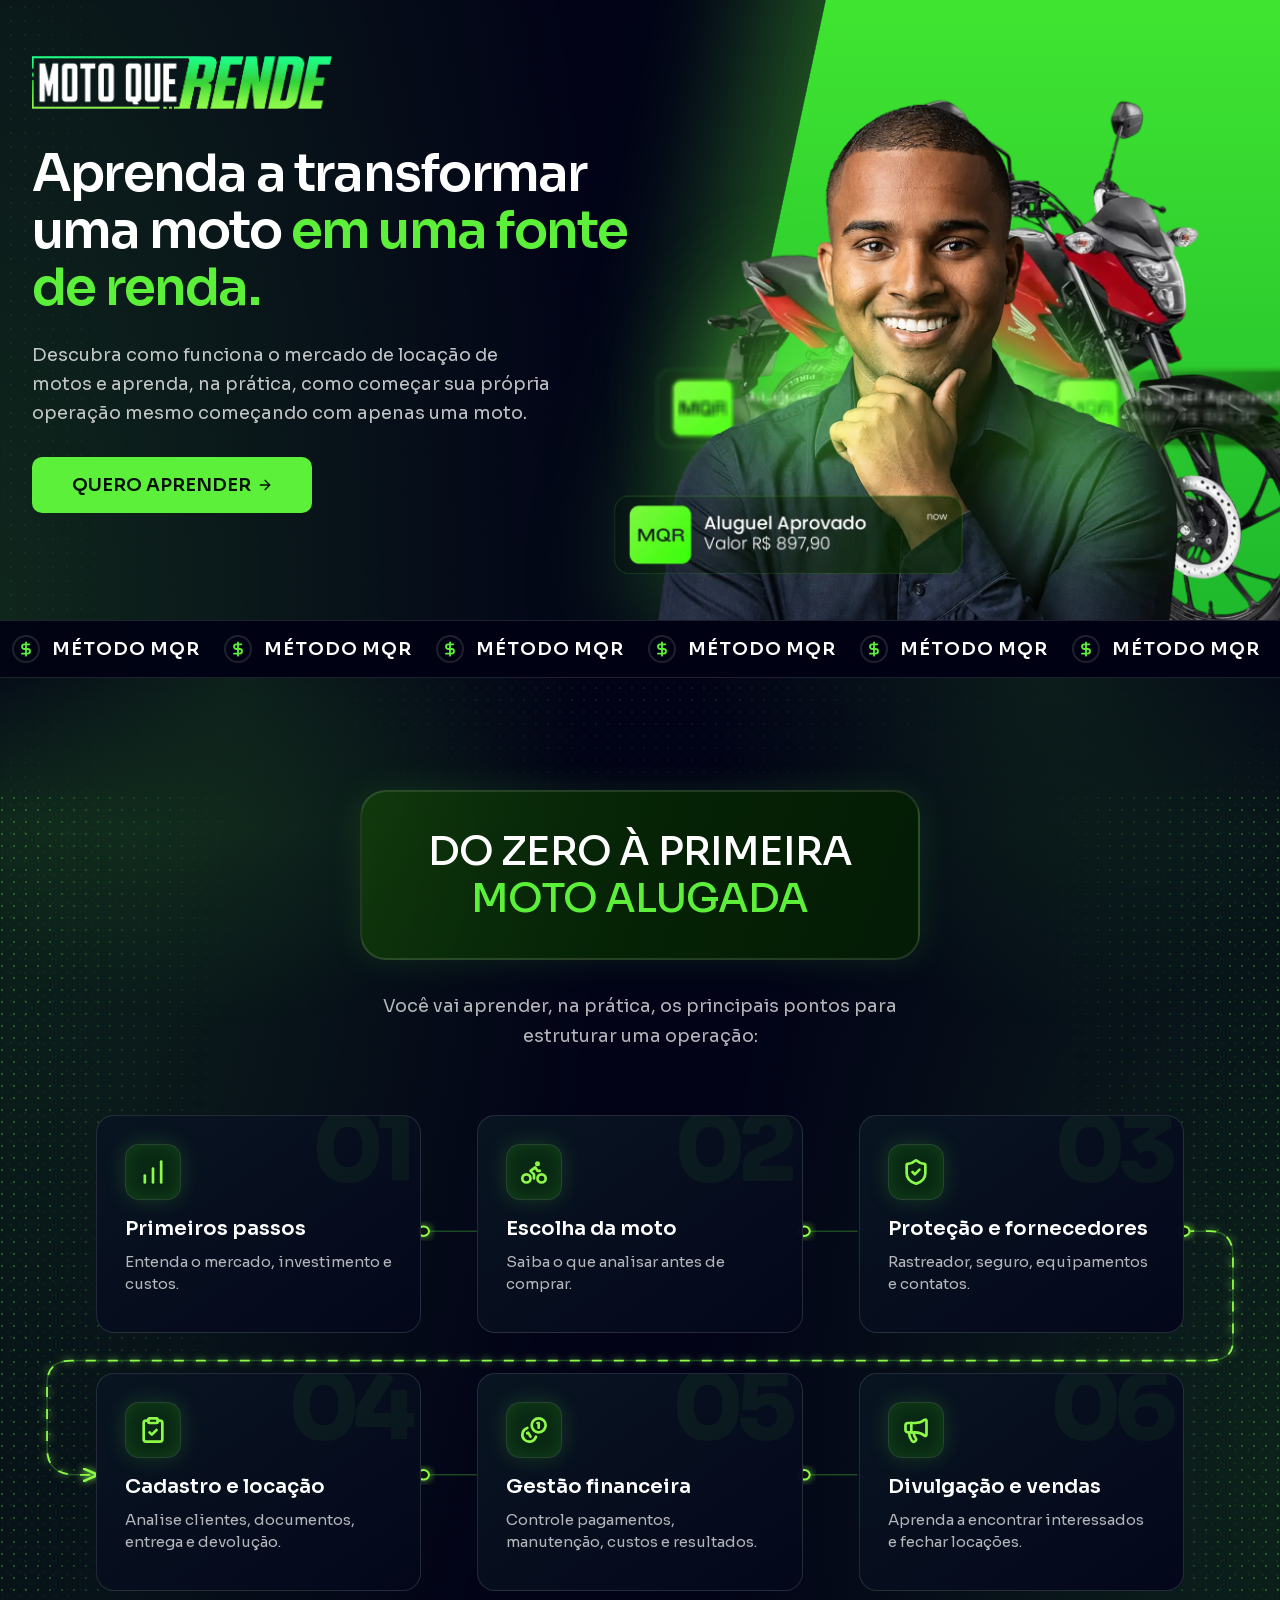
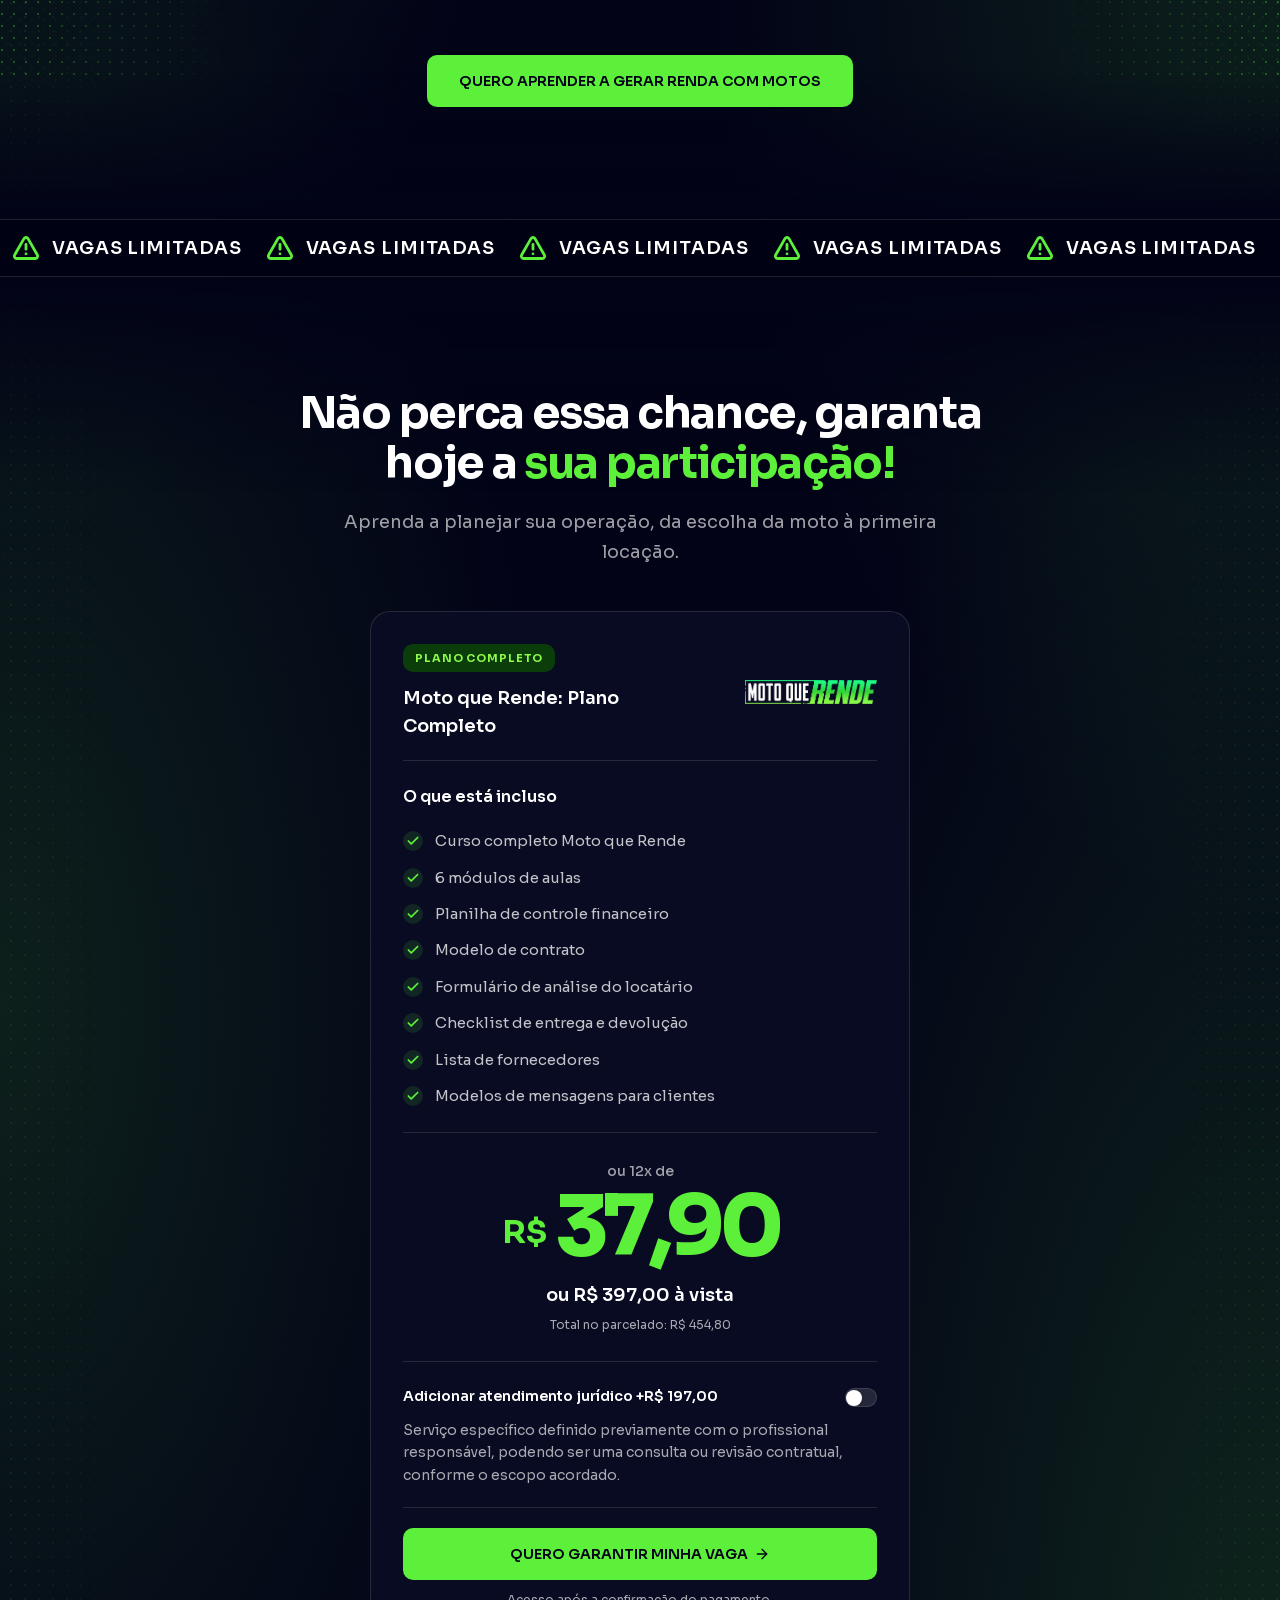
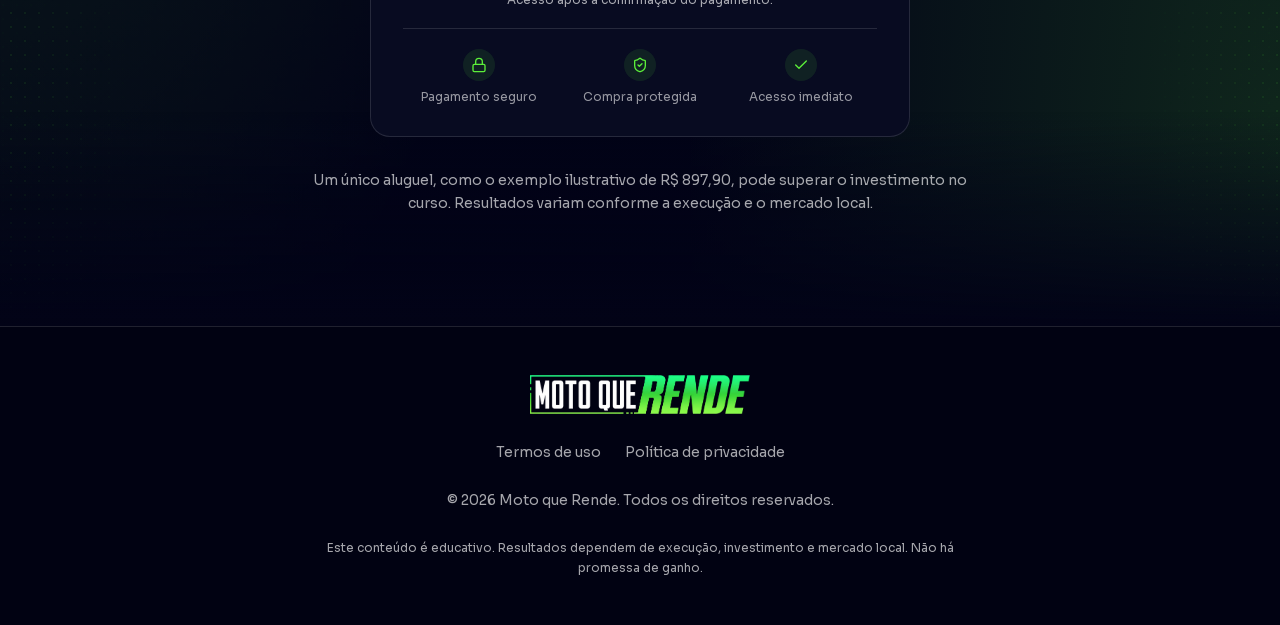
==== commit 5ed52fa7: "deploy: nsgroupbr/north-studios-lp-moto-que-rende@5a6f261cc02df9ecf632172914a811d534597efd" ====
--- a/index.html
+++ b/index.html
@@ -1 +1 @@
-<!DOCTYPE html><html lang="pt-BR" class="sora_fbe13bf1-module__L_RVWW__variable geist_mono_8d43a2aa-module__8Li5zG__variable h-full antialiased dark"><head><meta charSet="utf-8"/><meta name="viewport" content="width=device-width, initial-scale=1"/><link rel="preload" href="/_next/static/media/797e433ab948586e-s.p.0r6juujl39pe6.woff2" as="font" crossorigin="" type="font/woff2"/><link rel="preload" href="/_next/static/media/c41ca59f1c34ba31-s.p.2y2uoi4t910qy.woff2" as="font" crossorigin="" type="font/woff2"/><link rel="preload" as="image" href="/logo-motoquerende.webp"/><link rel="preload" as="image" href="/hero.webp"/><link rel="stylesheet" href="/_next/static/chunks/074cdmv9275di.css" data-precedence="next"/><link rel="preload" as="script" fetchPriority="low" href="/_next/static/chunks/12aruqaur5huj.js"/><script src="/_next/static/chunks/22looll5q1d3y.js" async=""></script><script src="/_next/static/chunks/3g4px251sg85e.js" async=""></script><script src="/_next/static/chunks/turbopack-08j9j3jovlab-.js" async=""></script><script src="/_next/static/chunks/0h2qsuyze9ds1.js" async=""></script><script src="/_next/static/chunks/1crb8dy0ye0be.js" async=""></script><meta name="theme-color" content="#020317"/><meta name="color-scheme" content="dark"/><title>Moto que Rende | Aprenda a transformar uma moto em fonte de renda</title><meta name="description" content="Aprenda a estruturar uma operação de locação de motos, do investimento à gestão e divulgação."/><meta property="og:title" content="Moto que Rende"/><meta property="og:description" content="Aprenda a transformar uma moto em fonte de renda com um método prático e completo."/><meta property="og:locale" content="pt_BR"/><meta property="og:image" content="https://motoquerende.online/logo-motoquerende.webp"/><meta property="og:image:width" content="1250"/><meta property="og:image:height" content="220"/><meta property="og:image:alt" content="Moto que Rende"/><meta property="og:type" content="website"/><meta name="twitter:card" content="summary_large_image"/><meta name="twitter:title" content="Moto que Rende"/><meta name="twitter:description" content="Aprenda a transformar uma moto em fonte de renda com um método prático e completo."/><meta name="twitter:image" content="https://motoquerende.online/logo-motoquerende.webp"/><meta name="twitter:image:alt" content="Moto que Rende"/><meta name="twitter:image:width" content="1250"/><meta name="twitter:image:height" content="220"/><link rel="icon" href="/favicon.ico?favicon.3h5obe7b50gec.ico" sizes="256x256" type="image/x-icon"/><meta name="next-size-adjust" content=""/><script src="/_next/static/chunks/0cz1d0mv5g_q7.js" noModule=""></script></head><body class="flex min-h-full flex-col overflow-x-hidden"><div hidden=""><!--$--><!--/$--></div><div class="relative isolate min-h-screen overflow-hidden bg-[#020317] text-white"><div aria-hidden="true" class="page-atmosphere pointer-events-none absolute inset-0 z-0 overflow-hidden"><div class="page-neon-atmosphere absolute inset-0"></div><div aria-hidden="true" class="dotted-glow-background dotted-glow-page-left"></div><div aria-hidden="true" class="dotted-glow-background dotted-glow-page-right"></div></div><main class="relative z-10"><header id="hero" class="hero-section relative overflow-hidden"><div class="hero-layout mx-auto max-w-7xl px-5 sm:px-8"><div class="hero-heading relative z-10"><img alt="Moto que Rende" width="1250" height="220" decoding="async" data-nimg="1" class="h-auto w-full mx-auto max-w-[270px] sm:max-w-[300px] lg:mx-0" style="color:transparent" src="/logo-motoquerende.webp"/><h1 class="mx-auto mt-8 max-w-[600px] text-center text-[clamp(2rem,4vw,3.4rem)] leading-[1.12] font-semibold tracking-[-0.035em] lg:mx-0 lg:mt-9 lg:text-left">Aprenda a transformar uma moto <span class="text-neon">em uma fonte de renda.</span></h1></div><div class="hero-art"><div class="hero-green-band" aria-hidden="true"></div><img alt="Moto que Rende: especialista e moto, com exemplo ilustrativo de aluguel aprovado" width="1920" height="1080" decoding="async" data-nimg="1" class="hero-image relative z-10 h-full w-full object-contain object-bottom" style="color:transparent" src="/hero.webp"/></div><div class="hero-description relative z-10"><p class="mx-auto max-w-[520px] text-center text-base leading-relaxed text-white/75 sm:text-lg lg:mx-0 lg:text-left">Descubra como funciona o mercado de locação de motos e aprenda, na prática, como começar sua própria operação mesmo começando com apenas uma moto.</p><a href="#oferta" aria-label="Quero aprender" data-track="cta_hero" data-legal-addon="false" role="button" tabindex="0" data-slot="button" class="group/button inline-flex shrink-0 items-center justify-center border-transparent bg-clip-padding outline-none select-none focus-visible:border-ring focus-visible:ring-3 active:not-aria-[haspopup]:translate-y-px disabled:pointer-events-none disabled:opacity-50 aria-invalid:border-destructive aria-invalid:ring-3 aria-invalid:ring-destructive/20 dark:aria-invalid:border-destructive/50 dark:aria-invalid:ring-destructive/40 [&amp;_svg]:pointer-events-none [&amp;_svg]:shrink-0 [&amp;_svg:not([class*=&#x27;size-&#x27;])]:size-4 gap-1.5 has-data-[icon=inline-end]:pr-2 has-data-[icon=inline-start]:pl-2 group h-auto min-h-13 rounded-[10px] border-0 bg-neon px-5 py-3.5 whitespace-normal text-center text-sm font-semibold text-[#04130A] uppercase shadow-none transition-[transform,filter,box-shadow] duration-200 ease-out hover:-translate-y-0.5 hover:bg-neon-light hover:brightness-105 focus-visible:ring-[#5CF03A]/70 active:translate-y-0 sm:px-8 mt-7 w-full sm:w-auto sm:min-w-[280px] sm:text-lg"><span>Quero aprender</span><svg xmlns="http://www.w3.org/2000/svg" width="24" height="24" viewBox="0 0 24 24" fill="none" stroke="currentColor" stroke-width="2" stroke-linecap="round" stroke-linejoin="round" class="lucide lucide-arrow-right size-4 transition-transform duration-200 ease-out group-hover:translate-x-1" aria-hidden="true"><path d="M5 12h14"></path><path d="m12 5 7 7-7 7"></path></svg></a></div></div></header><div class="marquee-shell relative z-20 overflow-hidden border-y border-white/15 bg-[#010213]/92 py-3.5"><div class="marquee-track"><div class="marquee-group"><span class="flex shrink-0 items-center gap-3 px-3 text-sm font-semibold tracking-[0.05em] text-white uppercase lg:text-lg"><span class="flex size-7 items-center justify-center rounded-full border-2 border-[#5CF03A] text-[#5CF03A]"><svg xmlns="http://www.w3.org/2000/svg" width="24" height="24" viewBox="0 0 24 24" fill="none" stroke="currentColor" stroke-width="2.7" stroke-linecap="round" stroke-linejoin="round" class="lucide lucide-dollar-sign size-4" aria-hidden="true"><line x1="12" x2="12" y1="2" y2="22"></line><path d="M17 5H9.5a3.5 3.5 0 0 0 0 7h5a3.5 3.5 0 0 1 0 7H6"></path></svg></span>Método MQR</span><span class="flex shrink-0 items-center gap-3 px-3 text-sm font-semibold tracking-[0.05em] text-white uppercase lg:text-lg"><span class="flex size-7 items-center justify-center rounded-full border-2 border-[#5CF03A] text-[#5CF03A]"><svg xmlns="http://www.w3.org/2000/svg" width="24" height="24" viewBox="0 0 24 24" fill="none" stroke="currentColor" stroke-width="2.7" stroke-linecap="round" stroke-linejoin="round" class="lucide lucide-dollar-sign size-4" aria-hidden="true"><line x1="12" x2="12" y1="2" y2="22"></line><path d="M17 5H9.5a3.5 3.5 0 0 0 0 7h5a3.5 3.5 0 0 1 0 7H6"></path></svg></span>Método MQR</span><span class="flex shrink-0 items-center gap-3 px-3 text-sm font-semibold tracking-[0.05em] text-white uppercase lg:text-lg"><span class="flex size-7 items-center justify-center rounded-full border-2 border-[#5CF03A] text-[#5CF03A]"><svg xmlns="http://www.w3.org/2000/svg" width="24" height="24" viewBox="0 0 24 24" fill="none" stroke="currentColor" stroke-width="2.7" stroke-linecap="round" stroke-linejoin="round" class="lucide lucide-dollar-sign size-4" aria-hidden="true"><line x1="12" x2="12" y1="2" y2="22"></line><path d="M17 5H9.5a3.5 3.5 0 0 0 0 7h5a3.5 3.5 0 0 1 0 7H6"></path></svg></span>Método MQR</span><span class="flex shrink-0 items-center gap-3 px-3 text-sm font-semibold tracking-[0.05em] text-white uppercase lg:text-lg"><span class="flex size-7 items-center justify-center rounded-full border-2 border-[#5CF03A] text-[#5CF03A]"><svg xmlns="http://www.w3.org/2000/svg" width="24" height="24" viewBox="0 0 24 24" fill="none" stroke="currentColor" stroke-width="2.7" stroke-linecap="round" stroke-linejoin="round" class="lucide lucide-dollar-sign size-4" aria-hidden="true"><line x1="12" x2="12" y1="2" y2="22"></line><path d="M17 5H9.5a3.5 3.5 0 0 0 0 7h5a3.5 3.5 0 0 1 0 7H6"></path></svg></span>Método MQR</span><span class="flex shrink-0 items-center gap-3 px-3 text-sm font-semibold tracking-[0.05em] text-white uppercase lg:text-lg"><span class="flex size-7 items-center justify-center rounded-full border-2 border-[#5CF03A] text-[#5CF03A]"><svg xmlns="http://www.w3.org/2000/svg" width="24" height="24" viewBox="0 0 24 24" fill="none" stroke="currentColor" stroke-width="2.7" stroke-linecap="round" stroke-linejoin="round" class="lucide lucide-dollar-sign size-4" aria-hidden="true"><line x1="12" x2="12" y1="2" y2="22"></line><path d="M17 5H9.5a3.5 3.5 0 0 0 0 7h5a3.5 3.5 0 0 1 0 7H6"></path></svg></span>Método MQR</span><span class="flex shrink-0 items-center gap-3 px-3 text-sm font-semibold tracking-[0.05em] text-white uppercase lg:text-lg"><span class="flex size-7 items-center justify-center rounded-full border-2 border-[#5CF03A] text-[#5CF03A]"><svg xmlns="http://www.w3.org/2000/svg" width="24" height="24" viewBox="0 0 24 24" fill="none" stroke="currentColor" stroke-width="2.7" stroke-linecap="round" stroke-linejoin="round" class="lucide lucide-dollar-sign size-4" aria-hidden="true"><line x1="12" x2="12" y1="2" y2="22"></line><path d="M17 5H9.5a3.5 3.5 0 0 0 0 7h5a3.5 3.5 0 0 1 0 7H6"></path></svg></span>Método MQR</span><span class="flex shrink-0 items-center gap-3 px-3 text-sm font-semibold tracking-[0.05em] text-white uppercase lg:text-lg"><span class="flex size-7 items-center justify-center rounded-full border-2 border-[#5CF03A] text-[#5CF03A]"><svg xmlns="http://www.w3.org/2000/svg" width="24" height="24" viewBox="0 0 24 24" fill="none" stroke="currentColor" stroke-width="2.7" stroke-linecap="round" stroke-linejoin="round" class="lucide lucide-dollar-sign size-4" aria-hidden="true"><line x1="12" x2="12" y1="2" y2="22"></line><path d="M17 5H9.5a3.5 3.5 0 0 0 0 7h5a3.5 3.5 0 0 1 0 7H6"></path></svg></span>Método MQR</span><span class="flex shrink-0 items-center gap-3 px-3 text-sm font-semibold tracking-[0.05em] text-white uppercase lg:text-lg"><span class="flex size-7 items-center justify-center rounded-full border-2 border-[#5CF03A] text-[#5CF03A]"><svg xmlns="http://www.w3.org/2000/svg" width="24" height="24" viewBox="0 0 24 24" fill="none" stroke="currentColor" stroke-width="2.7" stroke-linecap="round" stroke-linejoin="round" class="lucide lucide-dollar-sign size-4" aria-hidden="true"><line x1="12" x2="12" y1="2" y2="22"></line><path d="M17 5H9.5a3.5 3.5 0 0 0 0 7h5a3.5 3.5 0 0 1 0 7H6"></path></svg></span>Método MQR</span><span class="flex shrink-0 items-center gap-3 px-3 text-sm font-semibold tracking-[0.05em] text-white uppercase lg:text-lg"><span class="flex size-7 items-center justify-center rounded-full border-2 border-[#5CF03A] text-[#5CF03A]"><svg xmlns="http://www.w3.org/2000/svg" width="24" height="24" viewBox="0 0 24 24" fill="none" stroke="currentColor" stroke-width="2.7" stroke-linecap="round" stroke-linejoin="round" class="lucide lucide-dollar-sign size-4" aria-hidden="true"><line x1="12" x2="12" y1="2" y2="22"></line><path d="M17 5H9.5a3.5 3.5 0 0 0 0 7h5a3.5 3.5 0 0 1 0 7H6"></path></svg></span>Método MQR</span><span class="flex shrink-0 items-center gap-3 px-3 text-sm font-semibold tracking-[0.05em] text-white uppercase lg:text-lg"><span class="flex size-7 items-center justify-center rounded-full border-2 border-[#5CF03A] text-[#5CF03A]"><svg xmlns="http://www.w3.org/2000/svg" width="24" height="24" viewBox="0 0 24 24" fill="none" stroke="currentColor" stroke-width="2.7" stroke-linecap="round" stroke-linejoin="round" class="lucide lucide-dollar-sign size-4" aria-hidden="true"><line x1="12" x2="12" y1="2" y2="22"></line><path d="M17 5H9.5a3.5 3.5 0 0 0 0 7h5a3.5 3.5 0 0 1 0 7H6"></path></svg></span>Método MQR</span></div><div aria-hidden="true" class="marquee-group"><span class="flex shrink-0 items-center gap-3 px-3 text-sm font-semibold tracking-[0.05em] text-white uppercase lg:text-lg"><span class="flex size-7 items-center justify-center rounded-full border-2 border-[#5CF03A] text-[#5CF03A]"><svg xmlns="http://www.w3.org/2000/svg" width="24" height="24" viewBox="0 0 24 24" fill="none" stroke="currentColor" stroke-width="2.7" stroke-linecap="round" stroke-linejoin="round" class="lucide lucide-dollar-sign size-4" aria-hidden="true"><line x1="12" x2="12" y1="2" y2="22"></line><path d="M17 5H9.5a3.5 3.5 0 0 0 0 7h5a3.5 3.5 0 0 1 0 7H6"></path></svg></span>Método MQR</span><span class="flex shrink-0 items-center gap-3 px-3 text-sm font-semibold tracking-[0.05em] text-white uppercase lg:text-lg"><span class="flex size-7 items-center justify-center rounded-full border-2 border-[#5CF03A] text-[#5CF03A]"><svg xmlns="http://www.w3.org/2000/svg" width="24" height="24" viewBox="0 0 24 24" fill="none" stroke="currentColor" stroke-width="2.7" stroke-linecap="round" stroke-linejoin="round" class="lucide lucide-dollar-sign size-4" aria-hidden="true"><line x1="12" x2="12" y1="2" y2="22"></line><path d="M17 5H9.5a3.5 3.5 0 0 0 0 7h5a3.5 3.5 0 0 1 0 7H6"></path></svg></span>Método MQR</span><span class="flex shrink-0 items-center gap-3 px-3 text-sm font-semibold tracking-[0.05em] text-white uppercase lg:text-lg"><span class="flex size-7 items-center justify-center rounded-full border-2 border-[#5CF03A] text-[#5CF03A]"><svg xmlns="http://www.w3.org/2000/svg" width="24" height="24" viewBox="0 0 24 24" fill="none" stroke="currentColor" stroke-width="2.7" stroke-linecap="round" stroke-linejoin="round" class="lucide lucide-dollar-sign size-4" aria-hidden="true"><line x1="12" x2="12" y1="2" y2="22"></line><path d="M17 5H9.5a3.5 3.5 0 0 0 0 7h5a3.5 3.5 0 0 1 0 7H6"></path></svg></span>Método MQR</span><span class="flex shrink-0 items-center gap-3 px-3 text-sm font-semibold tracking-[0.05em] text-white uppercase lg:text-lg"><span class="flex size-7 items-center justify-center rounded-full border-2 border-[#5CF03A] text-[#5CF03A]"><svg xmlns="http://www.w3.org/2000/svg" width="24" height="24" viewBox="0 0 24 24" fill="none" stroke="currentColor" stroke-width="2.7" stroke-linecap="round" stroke-linejoin="round" class="lucide lucide-dollar-sign size-4" aria-hidden="true"><line x1="12" x2="12" y1="2" y2="22"></line><path d="M17 5H9.5a3.5 3.5 0 0 0 0 7h5a3.5 3.5 0 0 1 0 7H6"></path></svg></span>Método MQR</span><span class="flex shrink-0 items-center gap-3 px-3 text-sm font-semibold tracking-[0.05em] text-white uppercase lg:text-lg"><span class="flex size-7 items-center justify-center rounded-full border-2 border-[#5CF03A] text-[#5CF03A]"><svg xmlns="http://www.w3.org/2000/svg" width="24" height="24" viewBox="0 0 24 24" fill="none" stroke="currentColor" stroke-width="2.7" stroke-linecap="round" stroke-linejoin="round" class="lucide lucide-dollar-sign size-4" aria-hidden="true"><line x1="12" x2="12" y1="2" y2="22"></line><path d="M17 5H9.5a3.5 3.5 0 0 0 0 7h5a3.5 3.5 0 0 1 0 7H6"></path></svg></span>Método MQR</span><span class="flex shrink-0 items-center gap-3 px-3 text-sm font-semibold tracking-[0.05em] text-white uppercase lg:text-lg"><span class="flex size-7 items-center justify-center rounded-full border-2 border-[#5CF03A] text-[#5CF03A]"><svg xmlns="http://www.w3.org/2000/svg" width="24" height="24" viewBox="0 0 24 24" fill="none" stroke="currentColor" stroke-width="2.7" stroke-linecap="round" stroke-linejoin="round" class="lucide lucide-dollar-sign size-4" aria-hidden="true"><line x1="12" x2="12" y1="2" y2="22"></line><path d="M17 5H9.5a3.5 3.5 0 0 0 0 7h5a3.5 3.5 0 0 1 0 7H6"></path></svg></span>Método MQR</span><span class="flex shrink-0 items-center gap-3 px-3 text-sm font-semibold tracking-[0.05em] text-white uppercase lg:text-lg"><span class="flex size-7 items-center justify-center rounded-full border-2 border-[#5CF03A] text-[#5CF03A]"><svg xmlns="http://www.w3.org/2000/svg" width="24" height="24" viewBox="0 0 24 24" fill="none" stroke="currentColor" stroke-width="2.7" stroke-linecap="round" stroke-linejoin="round" class="lucide lucide-dollar-sign size-4" aria-hidden="true"><line x1="12" x2="12" y1="2" y2="22"></line><path d="M17 5H9.5a3.5 3.5 0 0 0 0 7h5a3.5 3.5 0 0 1 0 7H6"></path></svg></span>Método MQR</span><span class="flex shrink-0 items-center gap-3 px-3 text-sm font-semibold tracking-[0.05em] text-white uppercase lg:text-lg"><span class="flex size-7 items-center justify-center rounded-full border-2 border-[#5CF03A] text-[#5CF03A]"><svg xmlns="http://www.w3.org/2000/svg" width="24" height="24" viewBox="0 0 24 24" fill="none" stroke="currentColor" stroke-width="2.7" stroke-linecap="round" stroke-linejoin="round" class="lucide lucide-dollar-sign size-4" aria-hidden="true"><line x1="12" x2="12" y1="2" y2="22"></line><path d="M17 5H9.5a3.5 3.5 0 0 0 0 7h5a3.5 3.5 0 0 1 0 7H6"></path></svg></span>Método MQR</span><span class="flex shrink-0 items-center gap-3 px-3 text-sm font-semibold tracking-[0.05em] text-white uppercase lg:text-lg"><span class="flex size-7 items-center justify-center rounded-full border-2 border-[#5CF03A] text-[#5CF03A]"><svg xmlns="http://www.w3.org/2000/svg" width="24" height="24" viewBox="0 0 24 24" fill="none" stroke="currentColor" stroke-width="2.7" stroke-linecap="round" stroke-linejoin="round" class="lucide lucide-dollar-sign size-4" aria-hidden="true"><line x1="12" x2="12" y1="2" y2="22"></line><path d="M17 5H9.5a3.5 3.5 0 0 0 0 7h5a3.5 3.5 0 0 1 0 7H6"></path></svg></span>Método MQR</span><span class="flex shrink-0 items-center gap-3 px-3 text-sm font-semibold tracking-[0.05em] text-white uppercase lg:text-lg"><span class="flex size-7 items-center justify-center rounded-full border-2 border-[#5CF03A] text-[#5CF03A]"><svg xmlns="http://www.w3.org/2000/svg" width="24" height="24" viewBox="0 0 24 24" fill="none" stroke="currentColor" stroke-width="2.7" stroke-linecap="round" stroke-linejoin="round" class="lucide lucide-dollar-sign size-4" aria-hidden="true"><line x1="12" x2="12" y1="2" y2="22"></line><path d="M17 5H9.5a3.5 3.5 0 0 0 0 7h5a3.5 3.5 0 0 1 0 7H6"></path></svg></span>Método MQR</span></div></div></div><section aria-labelledby="modules-title" class="section-grid relative isolate overflow-hidden py-20 sm:py-24 lg:py-28"><div class="section-vignette pointer-events-none absolute inset-0 z-0"></div><div class="module-top-glow pointer-events-none absolute inset-x-0 top-0 z-0 h-[28rem]"></div><div aria-hidden="true" class="dotted-glow-background dotted-glow-left"></div><div aria-hidden="true" class="dotted-glow-background dotted-glow-right"></div><div aria-hidden="true" class="dotted-glow-background dotted-glow-top"></div><div class="relative z-10 mx-auto w-full max-w-6xl px-5 sm:px-8"><div class="mx-auto max-w-[560px] text-center" style="opacity:1;transform:none"><div class="rounded-[26px] border-2 border-[#55f33d] bg-[linear-gradient(110deg,rgba(20,69,9,0.72)_0%,rgba(6,38,5,0.92)_48%,rgba(4,28,4,0.96)_100%)] px-5 py-8 shadow-[0_0_36px_rgba(92,240,58,0.12)] sm:px-10 sm:py-9"><h2 id="modules-title" class="text-[clamp(1.625rem,4vw,2.5rem)] leading-[1.18] font-medium tracking-[-0.02em] text-white uppercase">Do zero à primeira<span class="block text-[#5CF03A]">moto alugada</span></h2></div><p class="mx-auto mt-8 max-w-xl text-base leading-relaxed text-white/70 sm:text-lg">Você vai aprender, na prática, os principais pontos para estruturar uma operação:</p></div><div class="relative mt-12 lg:mt-16"><svg aria-hidden="true" class="module-flow pointer-events-none absolute inset-0 hidden size-full overflow-visible lg:block" focusable="false" preserveAspectRatio="none" viewBox="0 0 1000 500"><defs><filter id="module-flow-glow" x="-50%" y="-50%" width="200%" height="200%"><feGaussianBlur stdDeviation="4" result="blur"></feGaussianBlur><feMerge><feMergeNode in="blur"></feMergeNode><feMergeNode in="SourceGraphic"></feMergeNode></feMerge></filter><marker id="module-flow-arrow" markerHeight="8" markerWidth="8" orient="auto" refX="7" refY="4" viewBox="0 0 8 8"><path d="M 0 0 L 8 4 L 0 8" fill="none" stroke="#8dfa4a" stroke-width="1.5"></path></marker></defs><g><path class="module-flow-base" d="M 301 122 H 350"></path><path class="module-flow-pulse" d="M 301 122 H 350" filter="url(#module-flow-glow)" marker-end="url(#module-flow-arrow)"></path><circle class="module-flow-node" cx="301" cy="122" r="5" filter="url(#module-flow-glow)"></circle></g><g><path class="module-flow-base" d="M 651 122 H 700"></path><path class="module-flow-pulse" d="M 651 122 H 700" filter="url(#module-flow-glow)" marker-end="url(#module-flow-arrow)"></path><circle class="module-flow-node" cx="651" cy="122" r="5" filter="url(#module-flow-glow)"></circle></g><g><path class="module-flow-base" d="M 301 378 H 350"></path><path class="module-flow-pulse" d="M 301 378 H 350" filter="url(#module-flow-glow)" marker-end="url(#module-flow-arrow)"></path><circle class="module-flow-node" cx="301" cy="378" r="5" filter="url(#module-flow-glow)"></circle></g><g><path class="module-flow-base" d="M 651 378 H 700"></path><path class="module-flow-pulse" d="M 651 378 H 700" filter="url(#module-flow-glow)" marker-end="url(#module-flow-arrow)"></path><circle class="module-flow-node" cx="651" cy="378" r="5" filter="url(#module-flow-glow)"></circle></g><g><path class="module-flow-base" d="M 1000 122 H 1024 Q 1045 122 1045 148 V 238 Q 1045 258 1022 258 H -22 Q -45 258 -45 282 V 350 Q -45 378 -18 378 H 0"></path><path class="module-flow-pulse" d="M 1000 122 H 1024 Q 1045 122 1045 148 V 238 Q 1045 258 1022 258 H -22 Q -45 258 -45 282 V 350 Q -45 378 -18 378 H 0" filter="url(#module-flow-glow)" marker-end="url(#module-flow-arrow)"></path><circle class="module-flow-node" cx="1000" cy="122" r="5" filter="url(#module-flow-glow)"></circle></g></svg><div class="grid grid-cols-1 gap-5 sm:grid-cols-2 lg:grid-cols-3 lg:gap-x-14 lg:gap-y-10"><article class="module-card group relative z-10 min-h-[218px] overflow-hidden rounded-2xl border border-[#5CF03A]/25 bg-[linear-gradient(145deg,rgba(9,21,34,0.98),rgba(4,7,27,0.98))] p-6 transition-[border-color,box-shadow] duration-300 ease-out hover:border-[#8DFA4A]/80 hover:shadow-[0_16px_48px_rgba(32,209,45,0.16)] sm:p-7" style="opacity:1;transform:none"><span class="pointer-events-none absolute -top-3 right-3 text-[5.8rem] leading-none font-extrabold tracking-[-0.08em] text-[#5CF03A]/[0.055] select-none">01</span><div class="relative z-10"><span class="flex size-14 items-center justify-center rounded-xl border border-[#8DFA4A] bg-[#0B3D0B]/55 text-[#8DFA4A] shadow-[inset_0_0_18px_rgba(92,240,58,0.12),0_0_22px_rgba(92,240,58,0.18)] transition-[transform,box-shadow] duration-300 ease-out group-hover:scale-105 group-hover:shadow-[inset_0_0_22px_rgba(92,240,58,0.18),0_0_30px_rgba(92,240,58,0.28)]"><svg xmlns="http://www.w3.org/2000/svg" width="24" height="24" viewBox="0 0 24 24" fill="none" stroke="currentColor" stroke-width="2.3" stroke-linecap="round" stroke-linejoin="round" class="lucide lucide-chart-no-axes-column-increasing lucide-bar-chart size-7" aria-hidden="true"><path d="M5 21v-6"></path><path d="M12 21V9"></path><path d="M19 21V3"></path></svg></span><h3 class="mt-4 text-lg leading-tight font-semibold text-white sm:text-xl">Primeiros passos</h3><p class="mt-2.5 max-w-[19rem] text-[15px] leading-[1.5] text-white/70">Entenda o mercado, investimento e custos.</p></div></article><article class="module-card group relative z-10 min-h-[218px] overflow-hidden rounded-2xl border border-[#5CF03A]/25 bg-[linear-gradient(145deg,rgba(9,21,34,0.98),rgba(4,7,27,0.98))] p-6 transition-[border-color,box-shadow] duration-300 ease-out hover:border-[#8DFA4A]/80 hover:shadow-[0_16px_48px_rgba(32,209,45,0.16)] sm:p-7" style="opacity:1;transform:none"><span class="pointer-events-none absolute -top-3 right-3 text-[5.8rem] leading-none font-extrabold tracking-[-0.08em] text-[#5CF03A]/[0.055] select-none">02</span><div class="relative z-10"><span class="flex size-14 items-center justify-center rounded-xl border border-[#8DFA4A] bg-[#0B3D0B]/55 text-[#8DFA4A] shadow-[inset_0_0_18px_rgba(92,240,58,0.12),0_0_22px_rgba(92,240,58,0.18)] transition-[transform,box-shadow] duration-300 ease-out group-hover:scale-105 group-hover:shadow-[inset_0_0_22px_rgba(92,240,58,0.18),0_0_30px_rgba(92,240,58,0.28)]"><svg xmlns="http://www.w3.org/2000/svg" width="24" height="24" viewBox="0 0 24 24" fill="none" stroke="currentColor" stroke-width="2.3" stroke-linecap="round" stroke-linejoin="round" class="lucide lucide-bike size-7" aria-hidden="true"><circle cx="18.5" cy="17.5" r="3.5"></circle><circle cx="5.5" cy="17.5" r="3.5"></circle><circle cx="15" cy="5" r="1"></circle><path d="M12 17.5V14l-3-3 4-3 2 3h2"></path></svg></span><h3 class="mt-4 text-lg leading-tight font-semibold text-white sm:text-xl">Escolha da moto</h3><p class="mt-2.5 max-w-[19rem] text-[15px] leading-[1.5] text-white/70">Saiba o que analisar antes de comprar.</p></div></article><article class="module-card group relative z-10 min-h-[218px] overflow-hidden rounded-2xl border border-[#5CF03A]/25 bg-[linear-gradient(145deg,rgba(9,21,34,0.98),rgba(4,7,27,0.98))] p-6 transition-[border-color,box-shadow] duration-300 ease-out hover:border-[#8DFA4A]/80 hover:shadow-[0_16px_48px_rgba(32,209,45,0.16)] sm:p-7" style="opacity:1;transform:none"><span class="pointer-events-none absolute -top-3 right-3 text-[5.8rem] leading-none font-extrabold tracking-[-0.08em] text-[#5CF03A]/[0.055] select-none">03</span><div class="relative z-10"><span class="flex size-14 items-center justify-center rounded-xl border border-[#8DFA4A] bg-[#0B3D0B]/55 text-[#8DFA4A] shadow-[inset_0_0_18px_rgba(92,240,58,0.12),0_0_22px_rgba(92,240,58,0.18)] transition-[transform,box-shadow] duration-300 ease-out group-hover:scale-105 group-hover:shadow-[inset_0_0_22px_rgba(92,240,58,0.18),0_0_30px_rgba(92,240,58,0.28)]"><svg xmlns="http://www.w3.org/2000/svg" width="24" height="24" viewBox="0 0 24 24" fill="none" stroke="currentColor" stroke-width="2.3" stroke-linecap="round" stroke-linejoin="round" class="lucide lucide-shield-check size-7" aria-hidden="true"><path d="M20 13c0 5-3.5 7.5-7.66 8.95a1 1 0 0 1-.67-.01C7.5 20.5 4 18 4 13V6a1 1 0 0 1 1-1c2 0 4.5-1.2 6.24-2.72a1.17 1.17 0 0 1 1.52 0C14.51 3.81 17 5 19 5a1 1 0 0 1 1 1z"></path><path d="m9 12 2 2 4-4"></path></svg></span><h3 class="mt-4 text-lg leading-tight font-semibold text-white sm:text-xl">Proteção e fornecedores</h3><p class="mt-2.5 max-w-[19rem] text-[15px] leading-[1.5] text-white/70">Rastreador, seguro, equipamentos e contatos.</p></div></article><article class="module-card group relative z-10 min-h-[218px] overflow-hidden rounded-2xl border border-[#5CF03A]/25 bg-[linear-gradient(145deg,rgba(9,21,34,0.98),rgba(4,7,27,0.98))] p-6 transition-[border-color,box-shadow] duration-300 ease-out hover:border-[#8DFA4A]/80 hover:shadow-[0_16px_48px_rgba(32,209,45,0.16)] sm:p-7" style="opacity:1;transform:none"><span class="pointer-events-none absolute -top-3 right-3 text-[5.8rem] leading-none font-extrabold tracking-[-0.08em] text-[#5CF03A]/[0.055] select-none">04</span><div class="relative z-10"><span class="flex size-14 items-center justify-center rounded-xl border border-[#8DFA4A] bg-[#0B3D0B]/55 text-[#8DFA4A] shadow-[inset_0_0_18px_rgba(92,240,58,0.12),0_0_22px_rgba(92,240,58,0.18)] transition-[transform,box-shadow] duration-300 ease-out group-hover:scale-105 group-hover:shadow-[inset_0_0_22px_rgba(92,240,58,0.18),0_0_30px_rgba(92,240,58,0.28)]"><svg xmlns="http://www.w3.org/2000/svg" width="24" height="24" viewBox="0 0 24 24" fill="none" stroke="currentColor" stroke-width="2.3" stroke-linecap="round" stroke-linejoin="round" class="lucide lucide-clipboard-check size-7" aria-hidden="true"><rect width="8" height="4" x="8" y="2" rx="1" ry="1"></rect><path d="M16 4h2a2 2 0 0 1 2 2v14a2 2 0 0 1-2 2H6a2 2 0 0 1-2-2V6a2 2 0 0 1 2-2h2"></path><path d="m9 14 2 2 4-4"></path></svg></span><h3 class="mt-4 text-lg leading-tight font-semibold text-white sm:text-xl">Cadastro e locação</h3><p class="mt-2.5 max-w-[19rem] text-[15px] leading-[1.5] text-white/70">Analise clientes, documentos, entrega e devolução.</p></div></article><article class="module-card group relative z-10 min-h-[218px] overflow-hidden rounded-2xl border border-[#5CF03A]/25 bg-[linear-gradient(145deg,rgba(9,21,34,0.98),rgba(4,7,27,0.98))] p-6 transition-[border-color,box-shadow] duration-300 ease-out hover:border-[#8DFA4A]/80 hover:shadow-[0_16px_48px_rgba(32,209,45,0.16)] sm:p-7" style="opacity:1;transform:none"><span class="pointer-events-none absolute -top-3 right-3 text-[5.8rem] leading-none font-extrabold tracking-[-0.08em] text-[#5CF03A]/[0.055] select-none">05</span><div class="relative z-10"><span class="flex size-14 items-center justify-center rounded-xl border border-[#8DFA4A] bg-[#0B3D0B]/55 text-[#8DFA4A] shadow-[inset_0_0_18px_rgba(92,240,58,0.12),0_0_22px_rgba(92,240,58,0.18)] transition-[transform,box-shadow] duration-300 ease-out group-hover:scale-105 group-hover:shadow-[inset_0_0_22px_rgba(92,240,58,0.18),0_0_30px_rgba(92,240,58,0.28)]"><svg xmlns="http://www.w3.org/2000/svg" width="24" height="24" viewBox="0 0 24 24" fill="none" stroke="currentColor" stroke-width="2.3" stroke-linecap="round" stroke-linejoin="round" class="lucide lucide-coins size-7" aria-hidden="true"><path d="M13.744 17.736a6 6 0 1 1-7.48-7.48"></path><path d="M15 6h1v4"></path><path d="m6.134 14.768.866-.5 2 3.464"></path><circle cx="16" cy="8" r="6"></circle></svg></span><h3 class="mt-4 text-lg leading-tight font-semibold text-white sm:text-xl">Gestão financeira</h3><p class="mt-2.5 max-w-[19rem] text-[15px] leading-[1.5] text-white/70">Controle pagamentos, manutenção, custos e resultados.</p></div></article><article class="module-card group relative z-10 min-h-[218px] overflow-hidden rounded-2xl border border-[#5CF03A]/25 bg-[linear-gradient(145deg,rgba(9,21,34,0.98),rgba(4,7,27,0.98))] p-6 transition-[border-color,box-shadow] duration-300 ease-out hover:border-[#8DFA4A]/80 hover:shadow-[0_16px_48px_rgba(32,209,45,0.16)] sm:p-7" style="opacity:1;transform:none"><span class="pointer-events-none absolute -top-3 right-3 text-[5.8rem] leading-none font-extrabold tracking-[-0.08em] text-[#5CF03A]/[0.055] select-none">06</span><div class="relative z-10"><span class="flex size-14 items-center justify-center rounded-xl border border-[#8DFA4A] bg-[#0B3D0B]/55 text-[#8DFA4A] shadow-[inset_0_0_18px_rgba(92,240,58,0.12),0_0_22px_rgba(92,240,58,0.18)] transition-[transform,box-shadow] duration-300 ease-out group-hover:scale-105 group-hover:shadow-[inset_0_0_22px_rgba(92,240,58,0.18),0_0_30px_rgba(92,240,58,0.28)]"><svg xmlns="http://www.w3.org/2000/svg" width="24" height="24" viewBox="0 0 24 24" fill="none" stroke="currentColor" stroke-width="2.3" stroke-linecap="round" stroke-linejoin="round" class="lucide lucide-megaphone size-7" aria-hidden="true"><path d="M11 6a13 13 0 0 0 8.4-2.8A1 1 0 0 1 21 4v12a1 1 0 0 1-1.6.8A13 13 0 0 0 11 14H5a2 2 0 0 1-2-2V8a2 2 0 0 1 2-2z"></path><path d="M6 14a12 12 0 0 0 2.4 7.2 2 2 0 0 0 3.2-2.4A8 8 0 0 1 10 14"></path><path d="M8 6v8"></path></svg></span><h3 class="mt-4 text-lg leading-tight font-semibold text-white sm:text-xl">Divulgação e vendas</h3><p class="mt-2.5 max-w-[19rem] text-[15px] leading-[1.5] text-white/70">Aprenda a encontrar interessados e fechar locações.</p></div></article></div></div><div class="relative mt-12 flex justify-center sm:mt-16" style="opacity:1;transform:none"><a href="#oferta" aria-label="Quero aprender a gerar renda com motos" data-track="cta_modulos" data-legal-addon="false" role="button" tabindex="0" data-slot="button" class="group/button inline-flex shrink-0 items-center justify-center border-transparent bg-clip-padding outline-none select-none focus-visible:border-ring focus-visible:ring-3 active:not-aria-[haspopup]:translate-y-px disabled:pointer-events-none disabled:opacity-50 aria-invalid:border-destructive aria-invalid:ring-3 aria-invalid:ring-destructive/20 dark:aria-invalid:border-destructive/50 dark:aria-invalid:ring-destructive/40 [&amp;_svg]:pointer-events-none [&amp;_svg]:shrink-0 [&amp;_svg:not([class*=&#x27;size-&#x27;])]:size-4 gap-1.5 has-data-[icon=inline-end]:pr-2 has-data-[icon=inline-start]:pl-2 group h-auto min-h-13 w-full rounded-[10px] border-0 bg-neon px-5 py-3.5 text-center text-sm font-semibold text-[#04130A] uppercase shadow-none transition-[transform,filter,box-shadow] duration-200 ease-out hover:-translate-y-0.5 hover:bg-neon-light hover:brightness-105 focus-visible:ring-[#5CF03A]/70 active:translate-y-0 sm:w-auto sm:px-8 sm:text-base relative max-w-full whitespace-normal sm:min-w-0"><span>Quero aprender a gerar renda com motos</span></a></div></div></section><div class="marquee-shell relative z-20 overflow-hidden border-y border-white/15 bg-[#010213]/92 py-3.5"><div class="marquee-track marquee-track-reverse"><div class="marquee-group"><span class="flex shrink-0 items-center gap-3 px-3 text-sm font-semibold tracking-[0.05em] text-white uppercase lg:text-lg"><svg xmlns="http://www.w3.org/2000/svg" width="24" height="24" viewBox="0 0 24 24" fill="none" stroke="currentColor" stroke-width="2.4" stroke-linecap="round" stroke-linejoin="round" class="lucide lucide-triangle-alert lucide-alert-triangle size-7 text-[#5CF03A]" aria-hidden="true"><path d="m21.73 18-8-14a2 2 0 0 0-3.48 0l-8 14A2 2 0 0 0 4 21h16a2 2 0 0 0 1.73-3"></path><path d="M12 9v4"></path><path d="M12 17h.01"></path></svg>Vagas limitadas</span><span class="flex shrink-0 items-center gap-3 px-3 text-sm font-semibold tracking-[0.05em] text-white uppercase lg:text-lg"><svg xmlns="http://www.w3.org/2000/svg" width="24" height="24" viewBox="0 0 24 24" fill="none" stroke="currentColor" stroke-width="2.4" stroke-linecap="round" stroke-linejoin="round" class="lucide lucide-triangle-alert lucide-alert-triangle size-7 text-[#5CF03A]" aria-hidden="true"><path d="m21.73 18-8-14a2 2 0 0 0-3.48 0l-8 14A2 2 0 0 0 4 21h16a2 2 0 0 0 1.73-3"></path><path d="M12 9v4"></path><path d="M12 17h.01"></path></svg>Vagas limitadas</span><span class="flex shrink-0 items-center gap-3 px-3 text-sm font-semibold tracking-[0.05em] text-white uppercase lg:text-lg"><svg xmlns="http://www.w3.org/2000/svg" width="24" height="24" viewBox="0 0 24 24" fill="none" stroke="currentColor" stroke-width="2.4" stroke-linecap="round" stroke-linejoin="round" class="lucide lucide-triangle-alert lucide-alert-triangle size-7 text-[#5CF03A]" aria-hidden="true"><path d="m21.73 18-8-14a2 2 0 0 0-3.48 0l-8 14A2 2 0 0 0 4 21h16a2 2 0 0 0 1.73-3"></path><path d="M12 9v4"></path><path d="M12 17h.01"></path></svg>Vagas limitadas</span><span class="flex shrink-0 items-center gap-3 px-3 text-sm font-semibold tracking-[0.05em] text-white uppercase lg:text-lg"><svg xmlns="http://www.w3.org/2000/svg" width="24" height="24" viewBox="0 0 24 24" fill="none" stroke="currentColor" stroke-width="2.4" stroke-linecap="round" stroke-linejoin="round" class="lucide lucide-triangle-alert lucide-alert-triangle size-7 text-[#5CF03A]" aria-hidden="true"><path d="m21.73 18-8-14a2 2 0 0 0-3.48 0l-8 14A2 2 0 0 0 4 21h16a2 2 0 0 0 1.73-3"></path><path d="M12 9v4"></path><path d="M12 17h.01"></path></svg>Vagas limitadas</span><span class="flex shrink-0 items-center gap-3 px-3 text-sm font-semibold tracking-[0.05em] text-white uppercase lg:text-lg"><svg xmlns="http://www.w3.org/2000/svg" width="24" height="24" viewBox="0 0 24 24" fill="none" stroke="currentColor" stroke-width="2.4" stroke-linecap="round" stroke-linejoin="round" class="lucide lucide-triangle-alert lucide-alert-triangle size-7 text-[#5CF03A]" aria-hidden="true"><path d="m21.73 18-8-14a2 2 0 0 0-3.48 0l-8 14A2 2 0 0 0 4 21h16a2 2 0 0 0 1.73-3"></path><path d="M12 9v4"></path><path d="M12 17h.01"></path></svg>Vagas limitadas</span><span class="flex shrink-0 items-center gap-3 px-3 text-sm font-semibold tracking-[0.05em] text-white uppercase lg:text-lg"><svg xmlns="http://www.w3.org/2000/svg" width="24" height="24" viewBox="0 0 24 24" fill="none" stroke="currentColor" stroke-width="2.4" stroke-linecap="round" stroke-linejoin="round" class="lucide lucide-triangle-alert lucide-alert-triangle size-7 text-[#5CF03A]" aria-hidden="true"><path d="m21.73 18-8-14a2 2 0 0 0-3.48 0l-8 14A2 2 0 0 0 4 21h16a2 2 0 0 0 1.73-3"></path><path d="M12 9v4"></path><path d="M12 17h.01"></path></svg>Vagas limitadas</span><span class="flex shrink-0 items-center gap-3 px-3 text-sm font-semibold tracking-[0.05em] text-white uppercase lg:text-lg"><svg xmlns="http://www.w3.org/2000/svg" width="24" height="24" viewBox="0 0 24 24" fill="none" stroke="currentColor" stroke-width="2.4" stroke-linecap="round" stroke-linejoin="round" class="lucide lucide-triangle-alert lucide-alert-triangle size-7 text-[#5CF03A]" aria-hidden="true"><path d="m21.73 18-8-14a2 2 0 0 0-3.48 0l-8 14A2 2 0 0 0 4 21h16a2 2 0 0 0 1.73-3"></path><path d="M12 9v4"></path><path d="M12 17h.01"></path></svg>Vagas limitadas</span><span class="flex shrink-0 items-center gap-3 px-3 text-sm font-semibold tracking-[0.05em] text-white uppercase lg:text-lg"><svg xmlns="http://www.w3.org/2000/svg" width="24" height="24" viewBox="0 0 24 24" fill="none" stroke="currentColor" stroke-width="2.4" stroke-linecap="round" stroke-linejoin="round" class="lucide lucide-triangle-alert lucide-alert-triangle size-7 text-[#5CF03A]" aria-hidden="true"><path d="m21.73 18-8-14a2 2 0 0 0-3.48 0l-8 14A2 2 0 0 0 4 21h16a2 2 0 0 0 1.73-3"></path><path d="M12 9v4"></path><path d="M12 17h.01"></path></svg>Vagas limitadas</span><span class="flex shrink-0 items-center gap-3 px-3 text-sm font-semibold tracking-[0.05em] text-white uppercase lg:text-lg"><svg xmlns="http://www.w3.org/2000/svg" width="24" height="24" viewBox="0 0 24 24" fill="none" stroke="currentColor" stroke-width="2.4" stroke-linecap="round" stroke-linejoin="round" class="lucide lucide-triangle-alert lucide-alert-triangle size-7 text-[#5CF03A]" aria-hidden="true"><path d="m21.73 18-8-14a2 2 0 0 0-3.48 0l-8 14A2 2 0 0 0 4 21h16a2 2 0 0 0 1.73-3"></path><path d="M12 9v4"></path><path d="M12 17h.01"></path></svg>Vagas limitadas</span><span class="flex shrink-0 items-center gap-3 px-3 text-sm font-semibold tracking-[0.05em] text-white uppercase lg:text-lg"><svg xmlns="http://www.w3.org/2000/svg" width="24" height="24" viewBox="0 0 24 24" fill="none" stroke="currentColor" stroke-width="2.4" stroke-linecap="round" stroke-linejoin="round" class="lucide lucide-triangle-alert lucide-alert-triangle size-7 text-[#5CF03A]" aria-hidden="true"><path d="m21.73 18-8-14a2 2 0 0 0-3.48 0l-8 14A2 2 0 0 0 4 21h16a2 2 0 0 0 1.73-3"></path><path d="M12 9v4"></path><path d="M12 17h.01"></path></svg>Vagas limitadas</span></div><div aria-hidden="true" class="marquee-group"><span class="flex shrink-0 items-center gap-3 px-3 text-sm font-semibold tracking-[0.05em] text-white uppercase lg:text-lg"><svg xmlns="http://www.w3.org/2000/svg" width="24" height="24" viewBox="0 0 24 24" fill="none" stroke="currentColor" stroke-width="2.4" stroke-linecap="round" stroke-linejoin="round" class="lucide lucide-triangle-alert lucide-alert-triangle size-7 text-[#5CF03A]" aria-hidden="true"><path d="m21.73 18-8-14a2 2 0 0 0-3.48 0l-8 14A2 2 0 0 0 4 21h16a2 2 0 0 0 1.73-3"></path><path d="M12 9v4"></path><path d="M12 17h.01"></path></svg>Vagas limitadas</span><span class="flex shrink-0 items-center gap-3 px-3 text-sm font-semibold tracking-[0.05em] text-white uppercase lg:text-lg"><svg xmlns="http://www.w3.org/2000/svg" width="24" height="24" viewBox="0 0 24 24" fill="none" stroke="currentColor" stroke-width="2.4" stroke-linecap="round" stroke-linejoin="round" class="lucide lucide-triangle-alert lucide-alert-triangle size-7 text-[#5CF03A]" aria-hidden="true"><path d="m21.73 18-8-14a2 2 0 0 0-3.48 0l-8 14A2 2 0 0 0 4 21h16a2 2 0 0 0 1.73-3"></path><path d="M12 9v4"></path><path d="M12 17h.01"></path></svg>Vagas limitadas</span><span class="flex shrink-0 items-center gap-3 px-3 text-sm font-semibold tracking-[0.05em] text-white uppercase lg:text-lg"><svg xmlns="http://www.w3.org/2000/svg" width="24" height="24" viewBox="0 0 24 24" fill="none" stroke="currentColor" stroke-width="2.4" stroke-linecap="round" stroke-linejoin="round" class="lucide lucide-triangle-alert lucide-alert-triangle size-7 text-[#5CF03A]" aria-hidden="true"><path d="m21.73 18-8-14a2 2 0 0 0-3.48 0l-8 14A2 2 0 0 0 4 21h16a2 2 0 0 0 1.73-3"></path><path d="M12 9v4"></path><path d="M12 17h.01"></path></svg>Vagas limitadas</span><span class="flex shrink-0 items-center gap-3 px-3 text-sm font-semibold tracking-[0.05em] text-white uppercase lg:text-lg"><svg xmlns="http://www.w3.org/2000/svg" width="24" height="24" viewBox="0 0 24 24" fill="none" stroke="currentColor" stroke-width="2.4" stroke-linecap="round" stroke-linejoin="round" class="lucide lucide-triangle-alert lucide-alert-triangle size-7 text-[#5CF03A]" aria-hidden="true"><path d="m21.73 18-8-14a2 2 0 0 0-3.48 0l-8 14A2 2 0 0 0 4 21h16a2 2 0 0 0 1.73-3"></path><path d="M12 9v4"></path><path d="M12 17h.01"></path></svg>Vagas limitadas</span><span class="flex shrink-0 items-center gap-3 px-3 text-sm font-semibold tracking-[0.05em] text-white uppercase lg:text-lg"><svg xmlns="http://www.w3.org/2000/svg" width="24" height="24" viewBox="0 0 24 24" fill="none" stroke="currentColor" stroke-width="2.4" stroke-linecap="round" stroke-linejoin="round" class="lucide lucide-triangle-alert lucide-alert-triangle size-7 text-[#5CF03A]" aria-hidden="true"><path d="m21.73 18-8-14a2 2 0 0 0-3.48 0l-8 14A2 2 0 0 0 4 21h16a2 2 0 0 0 1.73-3"></path><path d="M12 9v4"></path><path d="M12 17h.01"></path></svg>Vagas limitadas</span><span class="flex shrink-0 items-center gap-3 px-3 text-sm font-semibold tracking-[0.05em] text-white uppercase lg:text-lg"><svg xmlns="http://www.w3.org/2000/svg" width="24" height="24" viewBox="0 0 24 24" fill="none" stroke="currentColor" stroke-width="2.4" stroke-linecap="round" stroke-linejoin="round" class="lucide lucide-triangle-alert lucide-alert-triangle size-7 text-[#5CF03A]" aria-hidden="true"><path d="m21.73 18-8-14a2 2 0 0 0-3.48 0l-8 14A2 2 0 0 0 4 21h16a2 2 0 0 0 1.73-3"></path><path d="M12 9v4"></path><path d="M12 17h.01"></path></svg>Vagas limitadas</span><span class="flex shrink-0 items-center gap-3 px-3 text-sm font-semibold tracking-[0.05em] text-white uppercase lg:text-lg"><svg xmlns="http://www.w3.org/2000/svg" width="24" height="24" viewBox="0 0 24 24" fill="none" stroke="currentColor" stroke-width="2.4" stroke-linecap="round" stroke-linejoin="round" class="lucide lucide-triangle-alert lucide-alert-triangle size-7 text-[#5CF03A]" aria-hidden="true"><path d="m21.73 18-8-14a2 2 0 0 0-3.48 0l-8 14A2 2 0 0 0 4 21h16a2 2 0 0 0 1.73-3"></path><path d="M12 9v4"></path><path d="M12 17h.01"></path></svg>Vagas limitadas</span><span class="flex shrink-0 items-center gap-3 px-3 text-sm font-semibold tracking-[0.05em] text-white uppercase lg:text-lg"><svg xmlns="http://www.w3.org/2000/svg" width="24" height="24" viewBox="0 0 24 24" fill="none" stroke="currentColor" stroke-width="2.4" stroke-linecap="round" stroke-linejoin="round" class="lucide lucide-triangle-alert lucide-alert-triangle size-7 text-[#5CF03A]" aria-hidden="true"><path d="m21.73 18-8-14a2 2 0 0 0-3.48 0l-8 14A2 2 0 0 0 4 21h16a2 2 0 0 0 1.73-3"></path><path d="M12 9v4"></path><path d="M12 17h.01"></path></svg>Vagas limitadas</span><span class="flex shrink-0 items-center gap-3 px-3 text-sm font-semibold tracking-[0.05em] text-white uppercase lg:text-lg"><svg xmlns="http://www.w3.org/2000/svg" width="24" height="24" viewBox="0 0 24 24" fill="none" stroke="currentColor" stroke-width="2.4" stroke-linecap="round" stroke-linejoin="round" class="lucide lucide-triangle-alert lucide-alert-triangle size-7 text-[#5CF03A]" aria-hidden="true"><path d="m21.73 18-8-14a2 2 0 0 0-3.48 0l-8 14A2 2 0 0 0 4 21h16a2 2 0 0 0 1.73-3"></path><path d="M12 9v4"></path><path d="M12 17h.01"></path></svg>Vagas limitadas</span><span class="flex shrink-0 items-center gap-3 px-3 text-sm font-semibold tracking-[0.05em] text-white uppercase lg:text-lg"><svg xmlns="http://www.w3.org/2000/svg" width="24" height="24" viewBox="0 0 24 24" fill="none" stroke="currentColor" stroke-width="2.4" stroke-linecap="round" stroke-linejoin="round" class="lucide lucide-triangle-alert lucide-alert-triangle size-7 text-[#5CF03A]" aria-hidden="true"><path d="m21.73 18-8-14a2 2 0 0 0-3.48 0l-8 14A2 2 0 0 0 4 21h16a2 2 0 0 0 1.73-3"></path><path d="M12 9v4"></path><path d="M12 17h.01"></path></svg>Vagas limitadas</span></div></div></div><section id="oferta" aria-labelledby="offer-title" class="section-grid relative isolate overflow-hidden py-20 sm:py-24 lg:py-28"><div class="section-vignette pointer-events-none absolute inset-0 z-0"></div><div class="relative z-10 mx-auto w-full max-w-6xl px-5 sm:px-8"><div class="mx-auto max-w-3xl text-center" style="opacity:1;transform:none"><h2 id="offer-title" class="text-[clamp(1.75rem,4.2vw,2.75rem)] leading-[1.13] font-bold tracking-[-0.03em] text-white">Não perca essa chance, garanta hoje a<!-- --> <span class="text-[#5CF03A]">sua participação!</span></h2><p class="mx-auto mt-5 max-w-2xl text-base leading-relaxed text-white/62 sm:text-lg">Aprenda a planejar sua operação, da escolha da moto à primeira locação.</p></div><div class="relative mx-auto mt-11 max-w-[540px]" style="opacity:1;transform:none"><div class="rounded-[20px] border border-white/15 bg-[#080b21] p-5  sm:p-8"><div class="flex items-center justify-between gap-5 border-b border-white/10 pb-5"><div><span class="inline-flex rounded-lg bg-[#0B3D0B] px-3 py-1.5 text-[11px] font-bold tracking-[0.08em] text-[#8DFA4A] uppercase">Plano completo</span><p class="mt-3 max-w-[18rem] text-lg font-semibold text-white">Moto que Rende: Plano Completo</p></div><img alt="Moto que Rende" loading="lazy" width="1250" height="220" decoding="async" data-nimg="1" class="h-auto w-[112px] shrink-0 sm:w-[132px]" style="color:transparent" src="/logo-motoquerende.webp"/></div><div class="py-6"><div class="flex items-center justify-between gap-3"><h3 class="text-base font-semibold text-white">O que está incluso</h3></div><ul class="mt-5 grid gap-3"><li class="flex items-start gap-3 text-sm leading-relaxed text-white/76 sm:text-[15px]"><span class="mt-0.5 flex size-5 shrink-0 items-center justify-center rounded-full bg-[#5CF03A]/12 text-[#5CF03A]"><svg xmlns="http://www.w3.org/2000/svg" width="24" height="24" viewBox="0 0 24 24" fill="none" stroke="currentColor" stroke-width="3" stroke-linecap="round" stroke-linejoin="round" class="lucide lucide-check size-3.5" aria-hidden="true"><path d="M20 6 9 17l-5-5"></path></svg></span>Curso completo Moto que Rende</li><li class="flex items-start gap-3 text-sm leading-relaxed text-white/76 sm:text-[15px]"><span class="mt-0.5 flex size-5 shrink-0 items-center justify-center rounded-full bg-[#5CF03A]/12 text-[#5CF03A]"><svg xmlns="http://www.w3.org/2000/svg" width="24" height="24" viewBox="0 0 24 24" fill="none" stroke="currentColor" stroke-width="3" stroke-linecap="round" stroke-linejoin="round" class="lucide lucide-check size-3.5" aria-hidden="true"><path d="M20 6 9 17l-5-5"></path></svg></span>6 módulos de aulas</li><li class="flex items-start gap-3 text-sm leading-relaxed text-white/76 sm:text-[15px]"><span class="mt-0.5 flex size-5 shrink-0 items-center justify-center rounded-full bg-[#5CF03A]/12 text-[#5CF03A]"><svg xmlns="http://www.w3.org/2000/svg" width="24" height="24" viewBox="0 0 24 24" fill="none" stroke="currentColor" stroke-width="3" stroke-linecap="round" stroke-linejoin="round" class="lucide lucide-check size-3.5" aria-hidden="true"><path d="M20 6 9 17l-5-5"></path></svg></span>Planilha de controle financeiro</li><li class="flex items-start gap-3 text-sm leading-relaxed text-white/76 sm:text-[15px]"><span class="mt-0.5 flex size-5 shrink-0 items-center justify-center rounded-full bg-[#5CF03A]/12 text-[#5CF03A]"><svg xmlns="http://www.w3.org/2000/svg" width="24" height="24" viewBox="0 0 24 24" fill="none" stroke="currentColor" stroke-width="3" stroke-linecap="round" stroke-linejoin="round" class="lucide lucide-check size-3.5" aria-hidden="true"><path d="M20 6 9 17l-5-5"></path></svg></span>Modelo de contrato</li></ul><ul class="mt-3 hidden gap-3 sm:grid"><li class="flex items-start gap-3 text-sm leading-relaxed text-white/76 sm:text-[15px]"><span class="mt-0.5 flex size-5 shrink-0 items-center justify-center rounded-full bg-[#5CF03A]/12 text-[#5CF03A]"><svg xmlns="http://www.w3.org/2000/svg" width="24" height="24" viewBox="0 0 24 24" fill="none" stroke="currentColor" stroke-width="3" stroke-linecap="round" stroke-linejoin="round" class="lucide lucide-check size-3.5" aria-hidden="true"><path d="M20 6 9 17l-5-5"></path></svg></span>Formulário de análise do locatário</li><li class="flex items-start gap-3 text-sm leading-relaxed text-white/76 sm:text-[15px]"><span class="mt-0.5 flex size-5 shrink-0 items-center justify-center rounded-full bg-[#5CF03A]/12 text-[#5CF03A]"><svg xmlns="http://www.w3.org/2000/svg" width="24" height="24" viewBox="0 0 24 24" fill="none" stroke="currentColor" stroke-width="3" stroke-linecap="round" stroke-linejoin="round" class="lucide lucide-check size-3.5" aria-hidden="true"><path d="M20 6 9 17l-5-5"></path></svg></span>Checklist de entrega e devolução</li><li class="flex items-start gap-3 text-sm leading-relaxed text-white/76 sm:text-[15px]"><span class="mt-0.5 flex size-5 shrink-0 items-center justify-center rounded-full bg-[#5CF03A]/12 text-[#5CF03A]"><svg xmlns="http://www.w3.org/2000/svg" width="24" height="24" viewBox="0 0 24 24" fill="none" stroke="currentColor" stroke-width="3" stroke-linecap="round" stroke-linejoin="round" class="lucide lucide-check size-3.5" aria-hidden="true"><path d="M20 6 9 17l-5-5"></path></svg></span>Lista de fornecedores</li><li class="flex items-start gap-3 text-sm leading-relaxed text-white/76 sm:text-[15px]"><span class="mt-0.5 flex size-5 shrink-0 items-center justify-center rounded-full bg-[#5CF03A]/12 text-[#5CF03A]"><svg xmlns="http://www.w3.org/2000/svg" width="24" height="24" viewBox="0 0 24 24" fill="none" stroke="currentColor" stroke-width="3" stroke-linecap="round" stroke-linejoin="round" class="lucide lucide-check size-3.5" aria-hidden="true"><path d="M20 6 9 17l-5-5"></path></svg></span>Modelos de mensagens para clientes</li></ul><div data-closed="" data-slot="collapsible" class="sm:hidden"><button type="button" tabindex="0" aria-disabled="false" aria-expanded="false" data-slot="collapsible-trigger" class="mt-5 flex min-h-10 w-full items-center justify-center gap-2 rounded-lg border border-white/12 bg-white/[0.035] px-3 text-xs font-semibold text-white/70 transition-[border-color,color,background-color] duration-200 ease-out hover:border-[#5CF03A]/45 hover:bg-[#5CF03A]/6 hover:text-white focus-visible:outline-2 focus-visible:outline-offset-2 focus-visible:outline-[#5CF03A]">Ver tudo que está incluso<svg xmlns="http://www.w3.org/2000/svg" width="24" height="24" viewBox="0 0 24 24" fill="none" stroke="currentColor" stroke-width="2" stroke-linecap="round" stroke-linejoin="round" class="lucide lucide-chevron-down size-4 transition-transform duration-200 ease-out" aria-hidden="true"><path d="m6 9 6 6 6-6"></path></svg></button></div></div><div class="border-y border-white/10 py-7 text-center"><p class="text-sm font-medium text-white/62">ou <!-- -->12<!-- -->x de</p><div class="mt-1 flex items-start justify-center gap-2 text-[#5CF03A] "><span class="mt-[0.7em] text-[clamp(1.35rem,5vw,2rem)] font-bold">R$</span><span class="text-[clamp(3.5rem,14vw,5.25rem)] leading-none font-extrabold tracking-[-0.065em]"><span class="inline-block" style="opacity:1;filter:blur(0px);transform:none">37,90</span></span></div><p class="mt-3 text-base font-semibold text-white sm:text-lg">ou R$<!-- --> <span><span class="inline-block" style="opacity:1;filter:blur(0px);transform:none">397,00</span></span> à vista</p><p class="mt-2 text-xs text-white/65">Total no parcelado: R$ <span><span class="inline-block" style="opacity:1;filter:blur(0px);transform:none">454,80</span></span></p></div><div class="mt-6 grid gap-5"><div class="border-b border-white/10 pb-5"><div class="flex items-start justify-between gap-4"><label for="legal-addon" class="cursor-pointer text-sm font-semibold text-white">Adicionar <!-- -->atendimento jurídico<!-- --> +<!-- -->R$ 100,00</label><span data-unchecked="" role="switch" tabindex="0" id="base-ui-_R_96alaavb_" aria-checked="false" data-slot="switch" data-size="default" data-track="toggle_juridico" aria-label="Adicionar Atendimento jurídico" class="peer group/switch relative inline-flex shrink-0 items-center rounded-full border border-transparent transition-all outline-none group-has-[:focus-visible]/field-label:border-transparent group-has-[:focus-visible]/field-label:ring-0 after:absolute focus-visible:border-ring focus-visible:ring-3 aria-invalid:border-destructive aria-invalid:ring-3 aria-invalid:ring-destructive/20 data-[size=default]:h-[18.4px] data-[size=default]:w-[32px] data-[size=sm]:h-[14px] data-[size=sm]:w-[24px] dark:aria-invalid:border-destructive/50 dark:aria-invalid:ring-destructive/40 data-unchecked:bg-input dark:data-unchecked:bg-input/80 data-disabled:cursor-not-allowed data-disabled:opacity-50 mt-0.5 after:inset-x-[-6px] after:inset-y-[-13px] data-checked:bg-[#5CF03A] focus-visible:ring-[#5CF03A]/60"><span data-unchecked="" data-slot="switch-thumb" class="pointer-events-none block rounded-full bg-background ring-0 transition-transform group-data-[size=default]/switch:size-4 group-data-[size=sm]/switch:size-3 group-data-[size=default]/switch:data-checked:translate-x-[calc(100%-2px)] group-data-[size=sm]/switch:data-checked:translate-x-[calc(100%-2px)] dark:data-checked:bg-primary-foreground group-data-[size=default]/switch:data-unchecked:translate-x-0 group-data-[size=sm]/switch:data-unchecked:translate-x-0 dark:data-unchecked:bg-foreground"></span></span><input id="legal-addon" style="clip-path:inset(50%);overflow:hidden;white-space:nowrap;border:0;padding:0;width:1px;height:1px;margin:-1px;position:fixed;top:0;left:0" tabindex="-1" type="checkbox" aria-hidden="true"/></div><p class="mt-3 text-xs leading-relaxed text-white/65 sm:text-sm">Serviço específico definido previamente com o profissional responsável, podendo ser uma consulta ou revisão contratual, conforme o escopo acordado.</p></div><button type="button" data-disabled="" tabindex="0" disabled="" data-slot="button" class="group/button inline-flex shrink-0 items-center justify-center rounded-lg border border-transparent bg-clip-padding text-sm font-medium transition-all outline-none select-none focus-visible:border-ring focus-visible:ring-3 focus-visible:ring-ring/50 active:not-aria-[haspopup]:translate-y-px disabled:pointer-events-none disabled:opacity-50 aria-invalid:border-destructive aria-invalid:ring-3 aria-invalid:ring-destructive/20 dark:aria-invalid:border-destructive/50 dark:aria-invalid:ring-destructive/40 [&amp;_svg]:pointer-events-none [&amp;_svg]:shrink-0 [&amp;_svg:not([class*=&#x27;size-&#x27;])]:size-4 bg-primary text-primary-foreground hover:bg-primary/80 h-8 gap-1.5 px-2.5 has-data-[icon=inline-end]:pr-2 has-data-[icon=inline-start]:pl-2 min-h-13 w-full whitespace-normal">Inscrições em breve</button><p class="-mt-2 text-center text-xs text-white/65">O link de inscrição estará disponível em breve.</p></div></div></div><div class="mx-auto mt-8 max-w-2xl text-center" style="opacity:1;transform:none"><p class="text-sm leading-relaxed text-white/65">Um único aluguel, como o exemplo ilustrativo de R$ 897,90, pode superar o investimento no curso. Resultados variam conforme a execução e o mercado local.</p></div></div></section></main><div class="relative z-10"><footer class="relative z-10 border-t border-white/10 bg-[#010212] px-5 pt-12 pb-28 lg:pb-12 sm:px-8"><div class="mx-auto flex w-full max-w-6xl flex-col items-center gap-7 text-center"><img alt="Moto que Rende" loading="lazy" width="1250" height="220" decoding="async" data-nimg="1" class="h-auto w-full max-w-[220px]" style="color:transparent" src="/logo-motoquerende.webp"/><nav aria-label="Links legais" class="flex flex-wrap justify-center gap-x-6 gap-y-3 text-sm"></nav><p class="text-sm text-white/65">© 2026 Moto que Rende. Todos os direitos reservados.</p><p class="max-w-2xl text-xs leading-relaxed text-white/65">Este conteúdo é educativo. Resultados dependem de execução, investimento e mercado local. Não há promessa de ganho.</p></div></footer></div></div><!--$--><!--/$--><script src="/_next/static/chunks/12aruqaur5huj.js" id="_R_" async=""></script><script>(self.__next_f=self.__next_f||[]).push([0])</script><script>self.__next_f.push([1,"1:\"$Sreact.fragment\"\n2:I[39756,[\"/_next/static/chunks/0h2qsuyze9ds1.js\"],\"default\"]\n3:I[37457,[\"/_next/static/chunks/0h2qsuyze9ds1.js\"],\"default\"]\n4:I[35259,[\"/_next/static/chunks/0h2qsuyze9ds1.js\",\"/_next/static/chunks/1crb8dy0ye0be.js\"],\"MotionProvider\"]\n5:I[20207,[\"/_next/static/chunks/0h2qsuyze9ds1.js\",\"/_next/static/chunks/1crb8dy0ye0be.js\"],\"AnalyticsEvents\"]\n6:I[85437,[\"/_next/static/chunks/0h2qsuyze9ds1.js\",\"/_next/static/chunks/1crb8dy0ye0be.js\"],\"Image\"]\n7:I[27930,[\"/_next/static/chunks/0h2qsuyze9ds1.js\",\"/_next/static/chunks/1crb8dy0ye0be.js\"],\"Button\"]\n14:I[68027,[\"/_next/static/chunks/0h2qsuyze9ds1.js\"],\"default\",1]\n:HL[\"/_next/static/chunks/074cdmv9275di.css\",\"style\"]\n:HL[\"/_next/static/media/797e433ab948586e-s.p.0r6juujl39pe6.woff2\",\"font\",{\"crossOrigin\":\"\",\"type\":\"font/woff2\"}]\n:HL[\"/_next/static/media/c41ca59f1c34ba31-s.p.2y2uoi4t910qy.woff2\",\"font\",{\"crossOrigin\":\"\",\"type\":\"font/woff2\"}]\n0:{\"P\":null,\"c\":[\"\",\"\"],\"q\":\"\",\"i\":false,\"f\":[[[\"\",{\"children\":[\"__PAGE__\",{},\"$undefined\",\"$undefined\",4608]},\"$undefined\",\"$undefined\",4624],[[\"$\",\"$1\",\"c\",{\"children\":[[[\"$\",\"link\",\"0\",{\"rel\":\"stylesheet\",\"href\":\"/_next/static/chunks/074cdmv9275di.css\",\"precedence\":\"next\",\"crossOrigin\":\"$undefined\",\"nonce\":\"$undefined\"}],[\"$\",\"script\",\"script-0\",{\"src\":\"/_next/static/chunks/0h2qsuyze9ds1.js\",\"async\":true,\"nonce\":\"$undefined\"}]],[\"$\",\"html\",null,{\"lang\":\"pt-BR\",\"className\":\"sora_fbe13bf1-module__L_RVWW__variable geist_mono_8d43a2aa-module__8Li5zG__variable h-full antialiased dark\",\"children\":[\"$\",\"body\",null,{\"className\":\"flex min-h-full flex-col overflow-x-hidden\",\"children\":[\"$\",\"$L2\",null,{\"parallelRouterKey\":\"children\",\"error\":\"$undefined\",\"errorStyles\":\"$undefined\",\"errorScripts\":\"$undefined\",\"template\":[\"$\",\"$L3\",null,{}],\"templateStyles\":\"$undefined\",\"templateScripts\":\"$undefined\",\"notFound\":[[[\"$\",\"title\",null,{\"children\":\"404: This page could not be found.\"}],[\"$\",\"div\",null,{\"style\":{\"fontFamily\":\"system-ui,\\\"Segoe UI\\\",Roboto,Helvetica,Arial,sans-serif,\\\"Apple Color Emoji\\\",\\\"Segoe UI Emoji\\\"\",\"height\":\"100vh\",\"textAlign\":\"center\",\"display\":\"flex\",\"flexDirection\":\"column\",\"alignItems\":\"center\",\"justifyContent\":\"center\"},\"children\":[\"$\",\"div\",null,{\"children\":[[\"$\",\"style\",null,{\"dangerouslySetInnerHTML\":{\"__html\":\"body{color:#000;background:#fff;margin:0}.next-error-h1{border-right:1px solid rgba(0,0,0,.3)}@media (prefers-color-scheme:dark){body{color:#fff;background:#000}.next-error-h1{border-right:1px solid rgba(255,255,255,.3)}}\"}}],[\"$\",\"h1\",null,{\"className\":\"next-error-h1\",\"style\":{\"display\":\"inline-block\",\"margin\":\"0 20px 0 0\",\"padding\":\"0 23px 0 0\",\"fontSize\":24,\"fontWeight\":500,\"verticalAlign\":\"top\",\"lineHeight\":\"49px\"},\"children\":404}],[\"$\",\"div\",null,{\"style\":{\"display\":\"inline-block\"},\"children\":[\"$\",\"h2\",null,{\"style\":{\"fontSize\":14,\"fontWeight\":400,\"lineHeight\":\"49px\",\"margin\":0},\"children\":\"This page could not be found.\"}]}]]}]}]],[]],\"forbidden\":\"$undefined\",\"unauthorized\":\"$undefined\"}]}]}]]}],{\"children\":[[\"$\",\"$1\",\"c\",{\"children\":[[\"$\",\"$L4\",null,{\"children\":[[\"$\",\"$L5\",null,{}],[\"$\",\"div\",null,{\"className\":\"relative isolate min-h-screen overflow-hidden bg-[#020317] text-white\",\"children\":[[\"$\",\"div\",null,{\"aria-hidden\":\"true\",\"className\":\"page-atmosphere pointer-events-none absolute inset-0 z-0 overflow-hidden\",\"children\":[[\"$\",\"div\",null,{\"className\":\"page-neon-atmosphere absolute inset-0\"}],[\"$\",\"div\",null,{\"aria-hidden\":\"true\",\"className\":\"dotted-glow-background dotted-glow-page-left\"}],[\"$\",\"div\",null,{\"aria-hidden\":\"true\",\"className\":\"dotted-glow-background dotted-glow-page-right\"}]]}],[\"$\",\"main\",null,{\"className\":\"relative z-10\",\"children\":[[\"$\",\"header\",null,{\"id\":\"hero\",\"className\":\"hero-section relative overflow-hidden\",\"children\":[\"$\",\"div\",null,{\"className\":\"hero-layout mx-auto max-w-7xl px-5 sm:px-8\",\"children\":[[\"$\",\"div\",null,{\"className\":\"hero-heading relative z-10\",\"children\":[[\"$\",\"$L6\",null,{\"src\":\"/logo-motoquerende.webp\",\"alt\":\"Moto que Rende\",\"width\":1250,\"height\":220,\"priority\":true,\"className\":\"h-auto w-full mx-auto max-w-[270px] sm:max-w-[300px] lg:mx-0\",\"sizes\":\"(max-width: 640px) 260px, 330px\"}],[\"$\",\"h1\",null,{\"className\":\"mx-auto mt-8 max-w-[600px] text-center text-[clamp(2rem,4vw,3.4rem)] leading-[1.12] font-semibold tracking-[-0.035em] lg:mx-0 lg:mt-9 lg:text-left\",\"children\":[\"Aprenda a transformar uma moto \",[\"$\",\"span\",null,{\"className\":\"text-neon\",\"children\":\"em uma fonte de renda.\"}]]}]]}],[\"$\",\"div\",null,{\"className\":\"hero-art\",\"children\":[[\"$\",\"div\",null,{\"className\":\"hero-green-band\",\"aria-hidden\":\"true\"}],[\"$\",\"$L6\",null,{\"src\":\"/hero.webp\",\"alt\":\"Moto que Rende: especialista e moto, com exemplo ilustrativo de aluguel aprovado\",\"width\":1920,\"height\":1080,\"priority\":true,\"sizes\":\"(max-width: 639px) 150vw, (max-width: 1023px) 100vw, 900px\",\"className\":\"hero-image relative z-10 h-full w-full object-contain object-bottom\"}]]}],[\"$\",\"div\",null,{\"className\":\"hero-description relative z-10\",\"children\":[[\"$\",\"p\",null,{\"className\":\"mx-auto max-w-[520px] text-center text-base leading-relaxed text-white/75 sm:text-lg lg:mx-0 lg:text-left\",\"children\":\"Descubra como funciona o mercado de locação de motos e aprenda, na prática, como começar sua própria operação mesmo começando com apenas uma moto.\"}],[\"$\",\"$L7\",null,{\"data-slot\":\"button\",\"className\":\"group/button inline-flex shrink-0 items-center justify-center border-transparent bg-clip-padding outline-none select-none focus-visible:border-ring focus-visible:ring-3 active:not-aria-[haspopup]:translate-y-px disabled:pointer-events-none disabled:opacity-50 aria-invalid:border-destructive aria-invalid:ring-3 aria-invalid:ring-destructive/20 dark:aria-invalid:border-destructive/50 dark:aria-invalid:ring-destructive/40 [\u0026_svg]:pointer-events-none [\u0026_svg]:shrink-0 [\u0026_svg:not([class*='size-'])]:size-4 gap-1.5 has-data-[icon=inline-end]:pr-2 has-data-[icon=inline-start]:pl-2 group h-auto min-h-13 rounded-[10px] border-0 bg-neon px-5 py-3.5 whitespace-normal text-center text-sm font-semibold text-[#04130A] uppercase shadow-none transition-[transform,filter,box-shadow] duration-200 ease-out hover:-translate-y-0.5 hover:bg-neon-light hover:brightness-105 focus-visible:ring-[#5CF03A]/70 active:translate-y-0 sm:px-8 mt-7 w-full sm:w-auto sm:min-w-[280px] sm:text-lg\",\"nativeButton\":false,\"render\":\"$L8\",\"children\":[\"$L9\",\"$La\"]}]]}]]}]}],\"$Lb\",\"$Lc\",\"$Ld\",\"$Le\"]}],\"$Lf\",\"$L10\"]}]]}],[\"$L11\"],\"$L12\"]}],{},null,false,null]},null,false,null],\"$L13\",false]],\"m\":\"$undefined\",\"G\":[\"$14\",[\"$L15\"]],\"S\":true,\"h\":null,\"r\":\"$undefined\",\"s\":\"$undefined\",\"a\":\"$undefined\",\"l\":\"$undefined\",\"p\":\"$undefined\",\"d\":\"$undefined\",\"b\":\"iFhdoI51ili3SgaHnsHvY\"}\n16:I[5014,[\"/_next/static/chunks/0h2qsuyze9ds1.js\",\"/_next/static/chunks/1crb8dy0ye0be.js\"],\"default\"]\n19:I[21132,[\"/_next/static/chunks/0h2qsuyze9ds1.js\",\"/_next/static/chunks/1crb8dy0ye0be.js\"],\"MotionReveal\"]\n1d:I[88766,[\"/_next/static/chunks/0h2qsuyze9ds1.js\",\"/_next/static/chunks/1crb8dy0ye0be.js\"],\"OfferSection\"]\n1e:I[64757,[\"/_next/static/chunks/0h2qsuyze9ds1.js\",\"/_next/static/chunks/1crb8dy0ye0be.js\"],\"StickyMobileCTA\"]\n1f:I[97367,[\"/_next/static/chunks/0h2qsuyze9ds1.js\"],\"OutletBoundary\"]\n20:\"$Sreact.suspense\"\n22:I[97367,[\"/_next/static/chunks/0h2qsuyze9ds1.js\"],\"ViewportBoundary\"]\n24:I[97367,[\"/_next/static/chunks/0h2qsuyze9ds1.js\"],\"MetadataBoundary\"]\n8:[\"$\",\"a\",null,{\"href\":\"#oferta\",\"aria-label\":\"Quero aprender\",\"data-track\":\"cta_hero\",\"data-checkout\":\"$undefined\",\"data-value\":\"$undefined\",\"data-legal-addon\":false}]\n9:[\"$\",\"span\",null,{\"children\":\"Quero aprender\"}]\na:[\"$\",\"$L16\",null,{\"ref\":\"$undefined\",\"icon\":{\"name\":\"arrow-right\",\"size\":24,\"node\":[[\"path\",{\"d\":\"M5 12h14\",\"key\":\"1ays0h\"}],[\"path\",{\"d\":\"m12 5 7 7-7 7\",\"key\":\"xquz4c\"}]]},\"className\":\"size-4 transition-transform duration-200 ease-out group-hover:translate-x-1\"}]\nb:[\"$\",\"div\",null,{\"className\":\"marquee-shell relative z-20 overflow-hidden border-y border-white/15 bg-[#010213]/92 py-3.5\",\"children\":[\"$\",\"div\",null,{\"className\":\"marquee-track\",\"children\":[[\"$\",\"div\",null,{\"className\":\"marquee-group\",\"children\":[[\"$\",\"span\",\"Método MQR-0\",{\"className\":\"flex shrink-0 items-center gap-3 px-3 text-sm font-semibold tracking-[0.05em] text-white uppercase lg:text-lg\",\"children\":[[\"$\",\"span\",null,{\"className\":\"flex size-7 items-center justify-center rounded-full border-2 border-[#5CF03A] text-[#5CF03A]\",\"children\":[\"$\",\"$L16\",null,{\"ref\":\"$undefined\",\"icon\":{\"name\":\"dollar-sign\",\"size\":24,\"node\":[[\"line\",{\"x1\":\"12\",\"x2\":\"12\",\"y1\":\"2\",\"y2\":\"22\",\"key\":\"7eqyqh\"}],[\"path\",{\"d\":\"M17 5H9.5a3.5 3.5 0 0 0 0 7h5a3.5 3.5 0 0 1 0 7H6\",\"key\":\"1b0p4s\"}]]},\"className\":\"size-4\",\"strokeWidth\":2.7}]}],\"Método MQR\"]}],[\"$\",\"span\",\"Método MQR-1\",{\"className\":\"flex shrink-0 items-center gap-3 px-3 text-sm font-semibold tracking-[0.05em] text-white uppercase lg:text-lg\",\"children\":[[\"$\",\"span\",null,{\"className\":\"flex size-7 items-center justify-center rounded-full border-2 border-[#5CF03A] text-[#5CF03A]\",\"children\":[\"$\",\"$L16\",null,{\"ref\":\"$undefined\",\"icon\":\"$b:props:children:props:children:0:props:children:0:props:children:0:props:children:props:icon\",\"className\":\"size-4\",\"strokeWidth\":2.7}]}],\"Método MQR\"]}],[\"$\",\"span\",\"Método MQR-2\",{\"className\":\"flex shrink-0 items-center gap-3 px-3 text-sm font-semibold tracking-[0.05em] text-white uppercase lg:text-lg\",\"children\":[[\"$\",\"span\",null,{\"className\":\"flex size-7 items-center justify-center rounded-full border-2 border-[#5CF03A] text-[#5CF03A]\",\"children\":[\"$\",\"$L16\",null,{\"ref\":\"$undefined\",\"icon\":\"$b:props:children:props:children:0:props:children:0:props:children:0:props:children:props:icon\",\"className\":\"size-4\",\"strokeWidth\":2.7}]}],\"Método MQR\"]}],[\"$\",\"span\",\"Método MQR-3\",{\"className\":\"flex shrink-0 items-center gap-3 px-3 text-sm font-semibold tracking-[0.05em] text-white uppercase lg:text-lg\",\"children\":[[\"$\",\"span\",null,{\"className\":\"flex size-7 items-center justify-center rounded-full border-2 border-[#5CF03A] text-[#5CF03A]\",\"children\":[\"$\",\"$L16\",null,{\"ref\":\"$undefined\",\"icon\":\"$b:props:children:props:children:0:props:children:0:props:children:0:props:children:props:icon\",\"className\":\"size-4\",\"strokeWidth\":2.7}]}],\"Método MQR\"]}],[\"$\",\"span\",\"Método MQR-4\",{\"className\":\"flex shrink-0 items-center gap-3 px-3 text-sm font-semibold tracking-[0.05em] text-white uppercase lg:text-lg\",\"children\":[[\"$\",\"span\",null,{\"className\":\"flex size-7 items-center justify-center rounded-full border-2 border-[#5CF03A] text-[#5CF03A]\",\"children\":[\"$\",\"$L16\",null,{\"ref\":\"$undefined\",\"icon\":\"$b:props:children:props:children:0:props:children:0:props:children:0:props:children:props:icon\",\"className\":\"size-4\",\"strokeWidth\":2.7}]}],\"Método MQR\"]}],[\"$\",\"span\",\"Método MQR-5\",{\"className\":\"flex shrink-0 items-center gap-3 px-3 text-sm font-semibold tracking-[0.05em] text-white uppercase lg:text-lg\",\"children\":[[\"$\",\"span\",null,{\"className\":\"flex size-7 items-center justify-center rounded-full border-2 border-[#5CF03A] text-[#5CF03A]\",\"children\":[\"$\",\"$L16\",null,{\"ref\":\"$undefined\",\"icon\":\"$b:props:children:props:children:0:props:children:0:props:children:0:props:children:props:icon\",\"className\":\"size-4\",\"strokeWidth\":2.7}]}],\"Método MQR\"]}],[\"$\",\"span\",\"Método MQR-6\",{\"className\":\"flex shrink-0 items-center gap-3 px-3 text-sm font-semibold tracking-[0.05em] text-white uppercase lg:text-lg\",\"children\":[[\"$\",\"span\",null,{\"className\":\"flex size-7 items-center justify-center rounded-full border-2 border-[#5CF03A] text-[#5CF03A]\",\"children\":[\"$\",\"$L16\",null,{\"ref\":\"$undefined\",\"icon\":\"$b:props:children:props:children:0:props:children:0:props:children:0:props:children:props:icon\",\"className\":\"size-4\",\"strokeWidth\":2.7}]}],\"Método MQR\"]}],[\"$\",\"span\",\"Método MQR-7\",{\"className\":\"flex shrink-0 items-center gap-3 px-3 text-sm font-semibold tracking-[0.05em] text-white uppercase lg:text-lg\",\"children\":[[\"$\",\"span\",null,{\"className\":\"flex size-7 items-center justify-center rounded-full border-2 border-[#5CF03A] text-[#5CF03A]\",\"children\":[\"$\",\"$L16\",null,{\"ref\":\"$undefined\",\"icon\":\"$b:props:children:props:children:0:props:children:0:props:children:0:props:children:props:icon\",\"className\":\"size-4\",\"strokeWidth\":2.7}]}],\"Método MQR\"]}],[\"$\",\"span\",\"Método MQR-8\",{\"className\":\"flex shrink-0 items-center gap-3 px-3 text-sm font-semibold tracking-[0.05em] text-white uppercase lg:text-lg\",\"children\":[[\"$\",\"span\",null,{\"className\":\"flex size-7 items-center justify-center rounded-full border-2 border-[#5CF03A] text-[#5CF03A]\",\"children\":[\"$\",\"$L16\",null,{\"ref\":\"$undefined\",\"icon\":\"$b:props:children:props:children:0:props:children:0:props:children:0:props:children:props:icon\",\"className\":\"size-4\",\"strokeWidth\":2.7}]}],\"Método MQR\"]}],[\"$\",\"span\",\"Método MQR-9\",{\"className\":\"flex shrink-0 items-center gap-3 px-3 text-sm font-semibold tracking-[0.05em] text-white uppercase lg:text-lg\",\"children\":[\"$L17\",\"Método MQR\"]}]]}],\"$L18\"]}]}]\nc:[\"$\",\"section\",null,{\"aria-labelledby\":\"modules-title\",\"className\":\"section-grid relative isolate overflow-hidden py-20 sm:py-24 lg:py-28\",\"children\":[[\"$\",\"div\",null,{\"className\":\"section-vignette pointer-events-none absolute inset-0 z-0\"}],[\"$\",\"div\",null,{\"className\":\"module-top-glow pointer-events-none absolute inset-x-0 top-0 z-0 h-[28rem]\"}],[\"$\",\"div\",null,{\"aria-hidden\":\"true\",\"className\":\"dotted-glow-background dotted-glow-left\"}],[\"$\",\"div\",null,{\"aria-hidden\":\"true\",\"className\":\"dotted-glow-background dotted-glow-right\"}],[\"$\",\"div\",null,{\"aria-hidden\":\"true\",\"className\":\"dotted-glow-background dotted-glow-top\"}],[\"$\",\"div\",null,{\"className\":\"relative z-10 mx-auto w-full max-w-6xl px-5 sm:px-8\",\"children\":[[\"$\",\"$L19\",null,{\"className\":\"mx-auto max-w-[560px] text-center\",\"children\":[[\"$\",\"div\",null,{\"className\":\"rounded-[26px] border-2 border-[#55f33d] bg-[linear-gradient(110deg,rgba(20,69,9,0.72)_0%,rgba(6,38,5,0.92)_48%,rgba(4,28,4,0.96)_100%)] px-5 py-8 shadow-[0_0_36px_rgba(92,240,58,0.12)] sm:px-10 sm:py-9\",\"children\":[\"$\",\"h2\",null,{\"id\":\"modules-title\",\"className\":\"text-[clamp(1.625rem,4vw,2.5rem)] leading-[1.18] font-medium tracking-[-0.02em] text-white uppercase\",\"children\":[\"Do zero à primeira\",[\"$\",\"span\",null,{\"className\":\"block text-[#5CF03A]\",\"children\":\"moto alugada\"}]]}]}],[\"$\",\"p\",null,{\"className\":\"mx-auto mt-8 max-w-xl text-base leading-relaxed text-white/70 sm:text-lg\",\"children\":\"Você vai aprender, na prática, os principais pontos para estruturar uma operação:\"}]]}],[\"$\",\"div\",null,{\"className\":\"relative mt-12 lg:mt-16\",\"children\":[[\"$\",\"svg\",null,{\"aria-hidden\":\"true\",\"className\":\"module-flow pointer-events-none absolute inset-0 hidden size-full overflow-visible lg:block\",\"focusable\":\"false\",\"preserveAspectRatio\":\"none\",\"viewBox\":\"0 0 1000 500\",\"children\":[[\"$\",\"defs\",null,{\"children\":[[\"$\",\"filter\",null,{\"id\":\"module-flow-glow\",\"x\":\"-50%\",\"y\":\"-50%\",\"width\":\"200%\",\"height\":\"200%\",\"children\":[[\"$\",\"feGaussianBlur\",null,{\"stdDeviation\":\"4\",\"result\":\"blur\"}],[\"$\",\"feMerge\",null,{\"children\":[[\"$\",\"feMergeNode\",null,{\"in\":\"blur\"}],[\"$\",\"feMergeNode\",null,{\"in\":\"SourceGraphic\"}]]}]]}],[\"$\",\"marker\",null,{\"id\":\"module-flow-arrow\",\"markerHeight\":\"8\",\"markerWidth\":\"8\",\"orient\":\"auto\",\"refX\":\"7\",\"refY\":\"4\",\"viewBox\":\"0 0 8 8\",\"children\":[\"$\",\"path\",null,{\"d\":\"M 0 0 L 8 4 L 0 8\",\"fill\":\"none\",\"stroke\":\"#8dfa4a\",\"strokeWidth\":\"1.5\"}]}]]}],[[\"$\",\"g\",\"one-two\",{\"children\":[[\"$\",\"path\",null,{\"className\":\"module-flow-base\",\"d\":\"M 301 122 H 350\"}],[\"$\",\"path\",null,{\"className\":\"module-flow-pulse\",\"d\":\"M 301 122 H 350\",\"filter\":\"url(#module-flow-glow)\",\"markerEnd\":\"url(#module-flow-arrow)\"}],[\"$\",\"circle\",null,{\"className\":\"module-flow-node\",\"cx\":301,\"cy\":122,\"r\":\"5\",\"filter\":\"url(#module-flow-glow)\"}]]}],[\"$\",\"g\",\"two-three\",{\"children\":[[\"$\",\"path\",null,{\"className\":\"module-flow-base\",\"d\":\"M 651 122 H 700\"}],[\"$\",\"path\",null,{\"className\":\"module-flow-pulse\",\"d\":\"M 651 122 H 700\",\"filter\":\"url(#module-flow-glow)\",\"markerEnd\":\"url(#module-flow-arrow)\"}],[\"$\",\"circle\",null,{\"className\":\"module-flow-node\",\"cx\":651,\"cy\":122,\"r\":\"5\",\"filter\":\"url(#module-flow-glow)\"}]]}],[\"$\",\"g\",\"four-five\",{\"children\":[[\"$\",\"path\",null,{\"className\":\"module-flow-base\",\"d\":\"M 301 378 H 350\"}],[\"$\",\"path\",null,{\"className\":\"module-flow-pulse\",\"d\":\"M 301 378 H 350\",\"filter\":\"url(#module-flow-glow)\",\"markerEnd\":\"url(#module-flow-arrow)\"}],[\"$\",\"circle\",null,{\"className\":\"module-flow-node\",\"cx\":301,\"cy\":378,\"r\":\"5\",\"filter\":\"url(#module-flow-glow)\"}]]}],[\"$\",\"g\",\"five-six\",{\"children\":[[\"$\",\"path\",null,{\"className\":\"module-flow-base\",\"d\":\"M 651 378 H 700\"}],[\"$\",\"path\",null,{\"className\":\"module-flow-pulse\",\"d\":\"M 651 378 H 700\",\"filter\":\"url(#module-flow-glow)\",\"markerEnd\":\"url(#module-flow-arrow)\"}],[\"$\",\"circle\",null,{\"className\":\"module-flow-node\",\"cx\":651,\"cy\":378,\"r\":\"5\",\"filter\":\"url(#module-flow-glow)\"}]]}],[\"$\",\"g\",\"three-four\",{\"children\":[[\"$\",\"path\",null,{\"className\":\"module-flow-base\",\"d\":\"M 1000 122 H 1024 Q 1045 122 1045 148 V 238 Q 1045 258 1022 258 H -22 Q -45 258 -45 282 V 350 Q -45 378 -18 378 H 0\"}],[\"$\",\"path\",null,{\"className\":\"module-flow-pulse\",\"d\":\"M 1000 122 H 1024 Q 1045 122 1045 148 V 238 Q 1045 258 1022 258 H -22 Q -45 258 -45 282 V 350 Q -45 378 -18 378 H 0\",\"filter\":\"url(#module-flow-glow)\",\"markerEnd\":\"url(#module-flow-arrow)\"}],\"$L1a\"]}]]]}],\"$L1b\"]}],\"$L1c\"]}]]}]\nd:[\"$\",\"div\",null,{\"className\":\"marquee-shell relative z-20 overflow-hidden border-y border-white/15 bg-[#010213]/92 py-3.5\",\"children\":[\"$\",\"div\",null,{\"className\":\"marquee-track marquee-track-reverse\",\"children\":[[\"$\",\"div\",null,{\"className\":\"marquee-group\",\"children\":[[\"$\",\"span\",\"Vagas limitadas-0\",{\"className\":\"flex shrink-0 items-center gap-3 px-3 text-sm font-semibold tracking-[0.05em] text-white uppercase lg:text-lg\",\"children\":[[\"$\",\"$L16\",null,{\"ref\":\"$undefined\",\"icon\":{\"name\":\"triangle-alert\",\"size\":24,\"node\":[[\"path\",{\"d\":\"m21.73 18-8-14a2 2 0 0 0-3.48 0l-8 14A2 2 0 0 0 4 21h16a2 2 0 0 0 1.73-3\",\"key\":\"wmoenq\"}],[\"path\",{\"d\":\"M12 9v4\",\"key\":\"juzpu7\"}],[\"path\",{\"d\":\"M12 17h.01\",\"key\":\"p32p05\"}]],\"aliases\":[\"alert-triangle\"]},\"className\":\"size-7 text-[#5CF03A]\",\"strokeWidth\":2.4}],\"Vagas limitadas\"]}],[\"$\",\"span\",\"Vagas limitadas-1\",{\"className\":\"flex shrink-0 items-center gap-3 px-3 text-sm font-semibold tracking-[0.05em] text-white uppercase lg:text-lg\",\"children\":[[\"$\",\"$L16\",null,{\"ref\":\"$undefined\",\"icon\":\"$d:props:children:props:children:0:props:children:0:props:children:0:props:icon\",\"className\":\"size-7 text-[#5CF03A]\",\"strokeWidth\":2.4}],\"Vagas limitadas\"]}],[\"$\",\"span\",\"Vagas limitadas-2\",{\"className\":\"flex shrink-0 items-center gap-3 px-3 text-sm font-semibold tracking-[0.05em] text-white uppercase lg:text-lg\",\"children\":[[\"$\",\"$L16\",null,{\"ref\":\"$undefined\",\"icon\":\"$d:props:children:props:children:0:props:children:0:props:children:0:props:icon\",\"className\":\"size-7 text-[#5CF03A]\",\"strokeWidth\":2.4}],\"Vagas limitadas\"]}],[\"$\",\"span\",\"Vagas limitadas-3\",{\"className\":\"flex shrink-0 items-center gap-3 px-3 text-sm font-semibold tracking-[0.05em] text-white uppercase lg:text-lg\",\"children\":[[\"$\",\"$L16\",null,{\"ref\":\"$undefined\",\"icon\":\"$d:props:children:props:children:0:props:children:0:props:children:0:props:icon\",\"className\":\"size-7 text-[#5CF03A]\",\"strokeWidth\":2.4}],\"Vagas limitadas\"]}],[\"$\",\"span\",\"Vagas limitadas-4\",{\"className\":\"flex shrink-0 items-center gap-3 px-3 text-sm font-semibold tracking-[0.05em] text-white uppercase lg:text-lg\",\"children\":[[\"$\",\"$L16\",null,{\"ref\":\"$undefined\",\"icon\":\"$d:props:children:props:children:0:props:children:0:props:children:0:props:icon\",\"className\":\"size-7 text-[#5CF03A]\",\"strokeWidth\":2.4}],\"Vagas limitadas\"]}],[\"$\",\"span\",\"Vagas limitadas-5\",{\"className\":\"flex shrink-0 items-center gap-3 px-3 text-sm font-semibold tracking-[0.05em] text-white uppercase lg:text-lg\",\"children\":[[\"$\",\"$L16\",null,{\"ref\":\"$undefined\",\"icon\":\"$d:props:children:props:children:0:props:children:0:props:children:0:props:icon\",\"className\":\"size-7 text-[#5CF03A]\",\"strokeWidth\":2.4}],\"Vagas limitadas\"]}],[\"$\",\"span\",\"Vagas limitadas-6\",{\"className\":\"flex shrink-0 items-center gap-3 px-3 text-sm font-semibold tracking-[0.05em] text-white uppercase lg:text-lg\",\"children\":[[\"$\",\"$L16\",null,{\"ref\":\"$undefined\",\"icon\":\"$d:props:children:props:children:0:props:children:0:props:children:0:props:icon\",\"className\":\"size-7 text-[#5CF03A]\",\"strokeWidth\":2.4}],\"Vagas limitadas\"]}],[\"$\",\"span\",\"Vagas limitadas-7\",{\"className\":\"flex shrink-0 items-center gap-3 px-3 text-sm font-semibold tracking-[0.05em] text-white uppercase lg:text-lg\",\"children\":[[\"$\",\"$L16\",null,{\"ref\":\"$undefined\",\"icon\":\"$d:props:children:props:children:0:props:children:0:props:children:0:props:icon\",\"className\":\"size-7 text-[#5CF03A]\",\"strokeWidth\":2.4}],\"Vagas limitadas\"]}],[\"$\",\"span\",\"Vagas limitadas-8\",{\"className\":\"flex shrink-0 items-center gap-3 px-3 text-sm font-semibold tracking-[0.05em] text-white uppercase lg:text-lg\",\"children\":[[\"$\",\"$L16\",null,{\"ref\":\"$undefined\",\"icon\":\"$d:props:children:props:children:0:props:children:0:props:children:0:props:icon\",\"className\":\"size-7 text-[#5CF03A]\",\"strokeWidth\":2.4}],\"Vagas limitadas\"]}],[\"$\",\"span\",\"Vagas limitadas-9\",{\"className\":\"flex shrink-0 items-center gap-3 px-3 text-sm font-semibold tracking-[0.05em] text-white uppercase lg:text-lg\",\"children\":[[\"$\",\"$L16\",null,{\"ref\":\"$undefined\",\"icon\":\"$d:props:children:props:children:0:props:children:0:props:children:0:props:icon\",\"className\":\"size-7 text-[#5CF03A]\",\"strokeWidth\":2.4}],\"Vagas limitadas\"]}]]}],[\"$\",\"div\",null,{\"aria-hidden\":\"true\",\"className\":\"marquee-group\",\"children\":\"$d:props:children:props:children:0:props:children\"}]]}]}]\ne:[\"$\",\"$L1d\",null,{}]\nf:[\"$\",\"div\",null,{\"className\":\"relative z-10\",\"children\":[\"$\",\"footer\",null,{\"className\":\"relative z-10 border-t border-white/10 bg-[#010212] px-5 pt-12 pb-28 lg:pb-12 sm:px-8\",\"children\":[\"$\",\"div\",null,{\"className\":\"mx-auto flex w-full max-w-6xl flex-col items-center gap-7 text-center\",\"children\":[[\"$\",\"$L6\",null,{\"src\":\"/logo-motoquerende.webp\",\"alt\":\"Moto que Rende\",\"width\":1250,\"height\":220,\"priority\":false,\"className\":\"h-auto w-full max-w-[220px]\",\"sizes\":\"(max-width: 640px) 260px, 330px\"}],[\"$\",\"nav\",null,{\"aria-label\":\"Links legais\",\"className\":\"flex flex-wrap justify-center gap-x-6 gap-y-3 text-sm\",\"children\":[null,null]}],[\"$\",\"p\",null,{\"className\":\"text-sm text-white/65\",\"children\":\"© 2026 Moto que Rende. Todos os direitos reservados.\"}],[\"$\",\"p\",null,{\"className\":\"max-w-2xl text-xs leading-relaxed text-white/65\",\"children\":\"Este conteúdo é educativo. Resultados dependem de execução, investimento e mercado local. Não há promessa de ganho.\"}]]}]}]}]\n10:[\"$\",\"$L1e\",null,{}]\n11:[\"$\",\"script\",\"script-0\",{\"src\":\"/_next/static/chunks/1crb8dy0ye0be.js\",\"async\":true,\"nonce\":\"$undefined\"}]\n12:[\"$\",\"$L1f\",null,{\"children\":[\"$\",\"$20\",null,{\"name\":\"Next.MetadataOutlet\",\"children\":\"$@21\"}]}]\n13:[\"$\",\"$1\",\"h\",{\"children\":[null,[\"$\",\"$L22\",null,{\"children\":\"$L23\"}],[\"$\",\"div\",null,{\"hidden\":true,\"children\":[\"$\",\"$L24\",null,{\"children\":[\"$\",\"$20\",null,{\"name\":\"Next.Metadata\",\"children\":\"$L25\"}]}]}],[\"$\",\"meta\",null,{\"name\":\"next-size-adjust\",\"content\":\"\"}]]}]\n15:[\"$\",\"link\",\"0\",{\"rel\":\"stylesheet\",\"href\":\"/_next/static/chunks/074cdmv9275di.css\",\"precedence\":\"next\",\"crossOrigin\":\"$undefined\",\"nonce\":\"$undefined\"}]\n26:I[43420,[\"/_next/static/chunks/0h2qsuyze9ds1.js\",\"/_next/static/chunks/1crb8dy0ye0be.js\"],\"ModuleCard\"]\n17:[\"$\",\"span\",null,{\"className\":\"flex size-7 items-center justify-center rounded-full border-2 border-[#5CF03A] text-[#5CF03A]\",\"children\":[\"$\",\"$L16\",null,{\"ref\":\"$undefined\",\"icon\":\"$b:props:children:props:children:0:props:children:0:props:children:0:props:children:props:icon\",\"className\":\"size-4\",\"strokeWidth\":2.7}]}]\n18:[\"$\",\"div\",null,{\"aria-hidden\":\"true\",\"className\":\"marquee-group\",\"children\":\"$b:props:children:props:children:0:props:children\"}]\n1a:[\"$\",\"circle\",null,{\"className\":\"module-flow-node\",\"cx\":1000,\"cy\":122,\"r\":\"5\",\"filter\":\"url(#module-flow-glow)\"}]\n1b:[\"$\",\"div\",null,{\"className\":\"grid grid-cols-1 gap-5 sm:grid-cols-2 lg:grid-cols-3 lg:gap-x-14 lg:gap-y-10\",\"children\":[[\"$\",\"$L26\",\"01\",{\"module\":{\"number\":\"01\",\"title\":\"Primeiros passos\",\"description\":\"Entenda o mercado, investimento e custos.\"},\"index\":0}],[\"$\",\"$L26\",\"02\",{\"module\":{\"number\":\"02\",\"title\":\"Escolha da moto\",\"description\":\"Saiba o que analisar antes de comprar.\"},\"index\":1}],[\"$\",\"$L26\",\"03\",{\"module\":{\"number\":\"03\",\"title\":\"Proteção e fornecedores\",\"description\":\"Rastreador, seguro, equipamentos e contatos.\"},\"index\":2}],[\"$\",\"$L26\",\"04\",{\"module\":{\"number\":\"04\",\"title\":\"Cadastro e locação\",\"description\":\"Analise clientes, documentos, entrega e devolução.\"},\"index\":3}],[\"$\",\"$L26\",\"05\",{\"module\":{\"number\":\"05\",\"title\":\"Gestão financeira\",\"description\":\"Controle pagamentos, manutenção, custos e resultados.\"},\"index\":4}],[\"$\",\"$L26\",\"06\",{\"module\":{\"number\":\"06\",\"title\":\"Divulgação e vendas\",\"description\":\"Aprenda a encontrar interessados e fechar locações.\"},\"index\":5}]]}]\n1c:[\"$\",\"$L19\",null,{\"className\":\"relative mt-12 flex justify-center sm:mt-16\",\"delay\":0.2,\"children\":[\"$\",\"$L7\",null,{\"data-slot\":\"button\",\"className\":\"group/button inline-flex shrink-0 items-center justify-center border-transparent bg-clip-padding outline-none select-none focus-visible:border-ring focus-visible:ring-3 active:not-aria-[haspopup]:translate-y-px disabled:pointer-events-none disabled:opacity-50 aria-invalid:border-destructive aria-invalid:ring-3 aria-invalid:ring-destructive/20 dark:aria-invalid:border-destructive/50 dark:aria-invalid:ring-destructive/40 [\u0026_svg]:pointer-events-none [\u0026_svg]:shrink-0 [\u0026_svg:not([class*='size-'])]:size-4 gap-1.5 has-data-[icon=inline-end]:pr-2 has-data-[icon=inline-start]:pl-2 group h-auto min-h-13 w-full rounded-[10px] border-0 bg-neon px-5 py-3.5 text-center text-sm font-semibold text-[#04130A] uppercase shadow-none transition-[transform,filter,box-shadow] duration-200 ease-out hover:-translate-y-0.5 hover:bg-neon-light hover:brightness-105 focus-visible:ring-[#5CF03A]/70 active:translate-y-0 sm:w-auto sm:px-8 sm:text-base relative max-w-full whitespace-normal sm:min-w-0\",\"nativeButton\":false,\"render\":[\"$\",\"a\",null,{\"href\":\"#oferta\",\"aria-label\":\"Quero aprender a gerar renda com motos\",\"data-track\":\"cta_modulos\",\"data-checkout\":\"$undefined\",\"data-value\":\"$undefined\",\"data-legal-addon\":false}],\"children\":[[\"$\",\"span\",null,{\"children\":\"Quero aprender a gerar renda com motos\"}],null]}]}]\n23:[[\"$\",\"meta\",\"0\",{\"charSet\":\"utf-8\"}],[\"$\",\"meta\",\"1\",{\"name\":\"viewport\",\"content\":\"width=device-width, initial-scale=1\"}],[\"$\",\"meta\",\"2\",{\"name\":\"theme-color\",\"content\":\"#020317\"}],[\"$\",\"meta\",\"3\",{\"name\":\"color-scheme\",\"content\":\"dark\"}]]\n27:I[27201,[\"/_next/static/chunks/0h2qsuyze9ds1.js\"],\"IconMark\"]\n21:null\n25:[[\"$\",\"title\",\"0\",{\"children\":\"Moto que Rende | Aprenda a transformar uma moto em fonte de renda\"}],[\"$\",\"meta\",\"1\",{\"name\":\"description\",\"content\":\"Aprenda a estruturar uma operação de locação de motos, do investimento à gestão e divulgação.\"}],[\"$\",\"meta\",\"2\",{\"property\":\"og:title\",\"content\":\"Moto que Rende\"}],[\"$\",\"meta\",\"3\",{\"property\":\"og:description\",\"content\":\"Aprenda a transformar uma moto em fonte de renda com um método prático e completo.\"}],[\"$\",\"meta\",\"4\",{\"property\":\"og:locale\",\"content\":\"pt_BR\"}],[\"$\",\"meta\",\"5\",{\"property\":\"og:image\",\"content\":\"https://motoquerende.online/logo-motoquerende.webp\"}],[\"$\",\"meta\",\"6\",{\"property\":\"og:image:width\",\"content\":\"1250\"}],[\"$\",\"meta\",\"7\",{\"property\":\"og:image:height\",\"content\":\"220\"}],[\"$\",\"meta\",\"8\",{\"property\":\"og:image:alt\",\"content\":\"Moto que Rende\"}],[\"$\",\"meta\",\"9\",{\"property\":\"og:type\",\"content\":\"website\"}],[\"$\",\"meta\",\"10\",{\"name\":\"twitter:card\",\"content\":\"summary_large_image\"}],[\"$\",\"meta\",\"11\",{\"name\":\"twitter:title\",\"content\":\"Moto que Rende\"}],[\"$\",\"meta\",\"12\",{\"name\":\"twitter:description\",\"content\":\"Aprenda a transformar uma moto em fonte de renda com um método prático e completo.\"}],[\"$\",\"meta\",\"13\",{\"name\":\"twitter:image\",\"content\":\"https://motoquerende.online/logo-motoquerende.webp\"}],[\"$\",\"meta\",\"14\",{\"name\":\"twitter:image:alt\",\"content\":\"Moto que Rende\"}],[\"$\",\"meta\",\"15\",{\"name\":\"twitter:image:width\",\"content\":\"1250\"}],[\"$\",\"meta\",\"16\",{\"name\":\"twitter:image:height\",\"content\":\"220\"}],[\"$\",\"link\",\"17\",{\"rel\":\"icon\",\"href\":\"/favicon.ico?favicon.3h5obe7b50gec.ico\",\"sizes\":\"256x256\",\"type\":\"image/x-icon\"}],[\"$\",\"$L27\",\"18\",{}]]\n"])</script></body></html>+<!DOCTYPE html><html lang="pt-BR" class="sora_fbe13bf1-module__L_RVWW__variable geist_mono_8d43a2aa-module__8Li5zG__variable h-full antialiased dark"><head><meta charSet="utf-8"/><meta name="viewport" content="width=device-width, initial-scale=1"/><link rel="preload" href="/_next/static/media/797e433ab948586e-s.p.0r6juujl39pe6.woff2" as="font" crossorigin="" type="font/woff2"/><link rel="preload" href="/_next/static/media/c41ca59f1c34ba31-s.p.2y2uoi4t910qy.woff2" as="font" crossorigin="" type="font/woff2"/><link rel="preload" as="image" href="/logo-motoquerende.webp"/><link rel="preload" as="image" href="/hero.webp"/><link rel="stylesheet" href="/_next/static/chunks/074cdmv9275di.css" data-precedence="next"/><link rel="preload" as="script" fetchPriority="low" href="/_next/static/chunks/12aruqaur5huj.js"/><script src="/_next/static/chunks/22looll5q1d3y.js" async=""></script><script src="/_next/static/chunks/3g4px251sg85e.js" async=""></script><script src="/_next/static/chunks/turbopack-08j9j3jovlab-.js" async=""></script><script src="/_next/static/chunks/0h2qsuyze9ds1.js" async=""></script><script src="/_next/static/chunks/277d94-kbqoej.js" async=""></script><meta name="theme-color" content="#020317"/><meta name="color-scheme" content="dark"/><title>Moto que Rende | Aprenda a transformar uma moto em fonte de renda</title><meta name="description" content="Aprenda a estruturar uma operação de locação de motos, do investimento à gestão e divulgação."/><meta property="og:title" content="Moto que Rende"/><meta property="og:description" content="Aprenda a transformar uma moto em fonte de renda com um método prático e completo."/><meta property="og:locale" content="pt_BR"/><meta property="og:image" content="https://motoquerende.online/logo-motoquerende.webp"/><meta property="og:image:width" content="1250"/><meta property="og:image:height" content="220"/><meta property="og:image:alt" content="Moto que Rende"/><meta property="og:type" content="website"/><meta name="twitter:card" content="summary_large_image"/><meta name="twitter:title" content="Moto que Rende"/><meta name="twitter:description" content="Aprenda a transformar uma moto em fonte de renda com um método prático e completo."/><meta name="twitter:image" content="https://motoquerende.online/logo-motoquerende.webp"/><meta name="twitter:image:alt" content="Moto que Rende"/><meta name="twitter:image:width" content="1250"/><meta name="twitter:image:height" content="220"/><link rel="icon" href="/favicon.ico?favicon.3h5obe7b50gec.ico" sizes="256x256" type="image/x-icon"/><meta name="next-size-adjust" content=""/><script src="/_next/static/chunks/0cz1d0mv5g_q7.js" noModule=""></script></head><body class="flex min-h-full flex-col overflow-x-hidden"><div hidden=""><!--$--><!--/$--></div><div class="relative isolate min-h-screen overflow-hidden bg-[#020317] text-white"><div aria-hidden="true" class="page-atmosphere pointer-events-none absolute inset-0 z-0 overflow-hidden"><div class="page-neon-atmosphere absolute inset-0"></div><div aria-hidden="true" class="dotted-glow-background dotted-glow-page-left"></div><div aria-hidden="true" class="dotted-glow-background dotted-glow-page-right"></div></div><main class="relative z-10"><header id="hero" class="hero-section relative overflow-hidden"><div class="hero-layout mx-auto max-w-7xl px-5 sm:px-8"><div class="hero-heading relative z-10"><img alt="Moto que Rende" width="1250" height="220" decoding="async" data-nimg="1" class="h-auto w-full mx-auto max-w-[270px] sm:max-w-[300px] lg:mx-0" style="color:transparent" src="/logo-motoquerende.webp"/><h1 class="mx-auto mt-8 max-w-[600px] text-center text-[clamp(2rem,4vw,3.4rem)] leading-[1.12] font-semibold tracking-[-0.035em] lg:mx-0 lg:mt-9 lg:text-left">Aprenda a transformar uma moto <span class="text-neon">em uma fonte de renda.</span></h1></div><div class="hero-art"><div class="hero-green-band" aria-hidden="true"></div><img alt="Moto que Rende: especialista e moto, com exemplo ilustrativo de aluguel aprovado" width="1920" height="1080" decoding="async" data-nimg="1" class="hero-image relative z-10 h-full w-full object-contain object-bottom" style="color:transparent" src="/hero.webp"/></div><div class="hero-description relative z-10"><p class="mx-auto max-w-[520px] text-center text-base leading-relaxed text-white/75 sm:text-lg lg:mx-0 lg:text-left">Descubra como funciona o mercado de locação de motos e aprenda, na prática, como começar sua própria operação mesmo começando com apenas uma moto.</p><a href="https://pay.cakto.com.br/c28nmjo_1210457" aria-label="Quero aprender" data-track="cta_hero" data-legal-addon="false" role="button" tabindex="0" data-slot="button" class="group/button inline-flex shrink-0 items-center justify-center border-transparent bg-clip-padding outline-none select-none focus-visible:border-ring focus-visible:ring-3 active:not-aria-[haspopup]:translate-y-px disabled:pointer-events-none disabled:opacity-50 aria-invalid:border-destructive aria-invalid:ring-3 aria-invalid:ring-destructive/20 dark:aria-invalid:border-destructive/50 dark:aria-invalid:ring-destructive/40 [&amp;_svg]:pointer-events-none [&amp;_svg]:shrink-0 [&amp;_svg:not([class*=&#x27;size-&#x27;])]:size-4 gap-1.5 has-data-[icon=inline-end]:pr-2 has-data-[icon=inline-start]:pl-2 group h-auto min-h-13 rounded-[10px] border-0 bg-neon px-5 py-3.5 whitespace-normal text-center text-sm font-semibold text-[#04130A] uppercase shadow-none transition-[transform,filter,box-shadow] duration-200 ease-out hover:-translate-y-0.5 hover:bg-neon-light hover:brightness-105 focus-visible:ring-[#5CF03A]/70 active:translate-y-0 sm:px-8 mt-7 w-full sm:w-auto sm:min-w-[280px] sm:text-lg"><span>Quero aprender</span><svg xmlns="http://www.w3.org/2000/svg" width="24" height="24" viewBox="0 0 24 24" fill="none" stroke="currentColor" stroke-width="2" stroke-linecap="round" stroke-linejoin="round" class="lucide lucide-arrow-right size-4 transition-transform duration-200 ease-out group-hover:translate-x-1" aria-hidden="true"><path d="M5 12h14"></path><path d="m12 5 7 7-7 7"></path></svg></a></div></div></header><div class="marquee-shell relative z-20 overflow-hidden border-y border-white/15 bg-[#010213]/92 py-3.5"><div class="marquee-track"><div class="marquee-group"><span class="flex shrink-0 items-center gap-3 px-3 text-sm font-semibold tracking-[0.05em] text-white uppercase lg:text-lg"><span class="flex size-7 items-center justify-center rounded-full border-2 border-[#5CF03A] text-[#5CF03A]"><svg xmlns="http://www.w3.org/2000/svg" width="24" height="24" viewBox="0 0 24 24" fill="none" stroke="currentColor" stroke-width="2.7" stroke-linecap="round" stroke-linejoin="round" class="lucide lucide-dollar-sign size-4" aria-hidden="true"><line x1="12" x2="12" y1="2" y2="22"></line><path d="M17 5H9.5a3.5 3.5 0 0 0 0 7h5a3.5 3.5 0 0 1 0 7H6"></path></svg></span>Método MQR</span><span class="flex shrink-0 items-center gap-3 px-3 text-sm font-semibold tracking-[0.05em] text-white uppercase lg:text-lg"><span class="flex size-7 items-center justify-center rounded-full border-2 border-[#5CF03A] text-[#5CF03A]"><svg xmlns="http://www.w3.org/2000/svg" width="24" height="24" viewBox="0 0 24 24" fill="none" stroke="currentColor" stroke-width="2.7" stroke-linecap="round" stroke-linejoin="round" class="lucide lucide-dollar-sign size-4" aria-hidden="true"><line x1="12" x2="12" y1="2" y2="22"></line><path d="M17 5H9.5a3.5 3.5 0 0 0 0 7h5a3.5 3.5 0 0 1 0 7H6"></path></svg></span>Método MQR</span><span class="flex shrink-0 items-center gap-3 px-3 text-sm font-semibold tracking-[0.05em] text-white uppercase lg:text-lg"><span class="flex size-7 items-center justify-center rounded-full border-2 border-[#5CF03A] text-[#5CF03A]"><svg xmlns="http://www.w3.org/2000/svg" width="24" height="24" viewBox="0 0 24 24" fill="none" stroke="currentColor" stroke-width="2.7" stroke-linecap="round" stroke-linejoin="round" class="lucide lucide-dollar-sign size-4" aria-hidden="true"><line x1="12" x2="12" y1="2" y2="22"></line><path d="M17 5H9.5a3.5 3.5 0 0 0 0 7h5a3.5 3.5 0 0 1 0 7H6"></path></svg></span>Método MQR</span><span class="flex shrink-0 items-center gap-3 px-3 text-sm font-semibold tracking-[0.05em] text-white uppercase lg:text-lg"><span class="flex size-7 items-center justify-center rounded-full border-2 border-[#5CF03A] text-[#5CF03A]"><svg xmlns="http://www.w3.org/2000/svg" width="24" height="24" viewBox="0 0 24 24" fill="none" stroke="currentColor" stroke-width="2.7" stroke-linecap="round" stroke-linejoin="round" class="lucide lucide-dollar-sign size-4" aria-hidden="true"><line x1="12" x2="12" y1="2" y2="22"></line><path d="M17 5H9.5a3.5 3.5 0 0 0 0 7h5a3.5 3.5 0 0 1 0 7H6"></path></svg></span>Método MQR</span><span class="flex shrink-0 items-center gap-3 px-3 text-sm font-semibold tracking-[0.05em] text-white uppercase lg:text-lg"><span class="flex size-7 items-center justify-center rounded-full border-2 border-[#5CF03A] text-[#5CF03A]"><svg xmlns="http://www.w3.org/2000/svg" width="24" height="24" viewBox="0 0 24 24" fill="none" stroke="currentColor" stroke-width="2.7" stroke-linecap="round" stroke-linejoin="round" class="lucide lucide-dollar-sign size-4" aria-hidden="true"><line x1="12" x2="12" y1="2" y2="22"></line><path d="M17 5H9.5a3.5 3.5 0 0 0 0 7h5a3.5 3.5 0 0 1 0 7H6"></path></svg></span>Método MQR</span><span class="flex shrink-0 items-center gap-3 px-3 text-sm font-semibold tracking-[0.05em] text-white uppercase lg:text-lg"><span class="flex size-7 items-center justify-center rounded-full border-2 border-[#5CF03A] text-[#5CF03A]"><svg xmlns="http://www.w3.org/2000/svg" width="24" height="24" viewBox="0 0 24 24" fill="none" stroke="currentColor" stroke-width="2.7" stroke-linecap="round" stroke-linejoin="round" class="lucide lucide-dollar-sign size-4" aria-hidden="true"><line x1="12" x2="12" y1="2" y2="22"></line><path d="M17 5H9.5a3.5 3.5 0 0 0 0 7h5a3.5 3.5 0 0 1 0 7H6"></path></svg></span>Método MQR</span><span class="flex shrink-0 items-center gap-3 px-3 text-sm font-semibold tracking-[0.05em] text-white uppercase lg:text-lg"><span class="flex size-7 items-center justify-center rounded-full border-2 border-[#5CF03A] text-[#5CF03A]"><svg xmlns="http://www.w3.org/2000/svg" width="24" height="24" viewBox="0 0 24 24" fill="none" stroke="currentColor" stroke-width="2.7" stroke-linecap="round" stroke-linejoin="round" class="lucide lucide-dollar-sign size-4" aria-hidden="true"><line x1="12" x2="12" y1="2" y2="22"></line><path d="M17 5H9.5a3.5 3.5 0 0 0 0 7h5a3.5 3.5 0 0 1 0 7H6"></path></svg></span>Método MQR</span><span class="flex shrink-0 items-center gap-3 px-3 text-sm font-semibold tracking-[0.05em] text-white uppercase lg:text-lg"><span class="flex size-7 items-center justify-center rounded-full border-2 border-[#5CF03A] text-[#5CF03A]"><svg xmlns="http://www.w3.org/2000/svg" width="24" height="24" viewBox="0 0 24 24" fill="none" stroke="currentColor" stroke-width="2.7" stroke-linecap="round" stroke-linejoin="round" class="lucide lucide-dollar-sign size-4" aria-hidden="true"><line x1="12" x2="12" y1="2" y2="22"></line><path d="M17 5H9.5a3.5 3.5 0 0 0 0 7h5a3.5 3.5 0 0 1 0 7H6"></path></svg></span>Método MQR</span><span class="flex shrink-0 items-center gap-3 px-3 text-sm font-semibold tracking-[0.05em] text-white uppercase lg:text-lg"><span class="flex size-7 items-center justify-center rounded-full border-2 border-[#5CF03A] text-[#5CF03A]"><svg xmlns="http://www.w3.org/2000/svg" width="24" height="24" viewBox="0 0 24 24" fill="none" stroke="currentColor" stroke-width="2.7" stroke-linecap="round" stroke-linejoin="round" class="lucide lucide-dollar-sign size-4" aria-hidden="true"><line x1="12" x2="12" y1="2" y2="22"></line><path d="M17 5H9.5a3.5 3.5 0 0 0 0 7h5a3.5 3.5 0 0 1 0 7H6"></path></svg></span>Método MQR</span><span class="flex shrink-0 items-center gap-3 px-3 text-sm font-semibold tracking-[0.05em] text-white uppercase lg:text-lg"><span class="flex size-7 items-center justify-center rounded-full border-2 border-[#5CF03A] text-[#5CF03A]"><svg xmlns="http://www.w3.org/2000/svg" width="24" height="24" viewBox="0 0 24 24" fill="none" stroke="currentColor" stroke-width="2.7" stroke-linecap="round" stroke-linejoin="round" class="lucide lucide-dollar-sign size-4" aria-hidden="true"><line x1="12" x2="12" y1="2" y2="22"></line><path d="M17 5H9.5a3.5 3.5 0 0 0 0 7h5a3.5 3.5 0 0 1 0 7H6"></path></svg></span>Método MQR</span></div><div aria-hidden="true" class="marquee-group"><span class="flex shrink-0 items-center gap-3 px-3 text-sm font-semibold tracking-[0.05em] text-white uppercase lg:text-lg"><span class="flex size-7 items-center justify-center rounded-full border-2 border-[#5CF03A] text-[#5CF03A]"><svg xmlns="http://www.w3.org/2000/svg" width="24" height="24" viewBox="0 0 24 24" fill="none" stroke="currentColor" stroke-width="2.7" stroke-linecap="round" stroke-linejoin="round" class="lucide lucide-dollar-sign size-4" aria-hidden="true"><line x1="12" x2="12" y1="2" y2="22"></line><path d="M17 5H9.5a3.5 3.5 0 0 0 0 7h5a3.5 3.5 0 0 1 0 7H6"></path></svg></span>Método MQR</span><span class="flex shrink-0 items-center gap-3 px-3 text-sm font-semibold tracking-[0.05em] text-white uppercase lg:text-lg"><span class="flex size-7 items-center justify-center rounded-full border-2 border-[#5CF03A] text-[#5CF03A]"><svg xmlns="http://www.w3.org/2000/svg" width="24" height="24" viewBox="0 0 24 24" fill="none" stroke="currentColor" stroke-width="2.7" stroke-linecap="round" stroke-linejoin="round" class="lucide lucide-dollar-sign size-4" aria-hidden="true"><line x1="12" x2="12" y1="2" y2="22"></line><path d="M17 5H9.5a3.5 3.5 0 0 0 0 7h5a3.5 3.5 0 0 1 0 7H6"></path></svg></span>Método MQR</span><span class="flex shrink-0 items-center gap-3 px-3 text-sm font-semibold tracking-[0.05em] text-white uppercase lg:text-lg"><span class="flex size-7 items-center justify-center rounded-full border-2 border-[#5CF03A] text-[#5CF03A]"><svg xmlns="http://www.w3.org/2000/svg" width="24" height="24" viewBox="0 0 24 24" fill="none" stroke="currentColor" stroke-width="2.7" stroke-linecap="round" stroke-linejoin="round" class="lucide lucide-dollar-sign size-4" aria-hidden="true"><line x1="12" x2="12" y1="2" y2="22"></line><path d="M17 5H9.5a3.5 3.5 0 0 0 0 7h5a3.5 3.5 0 0 1 0 7H6"></path></svg></span>Método MQR</span><span class="flex shrink-0 items-center gap-3 px-3 text-sm font-semibold tracking-[0.05em] text-white uppercase lg:text-lg"><span class="flex size-7 items-center justify-center rounded-full border-2 border-[#5CF03A] text-[#5CF03A]"><svg xmlns="http://www.w3.org/2000/svg" width="24" height="24" viewBox="0 0 24 24" fill="none" stroke="currentColor" stroke-width="2.7" stroke-linecap="round" stroke-linejoin="round" class="lucide lucide-dollar-sign size-4" aria-hidden="true"><line x1="12" x2="12" y1="2" y2="22"></line><path d="M17 5H9.5a3.5 3.5 0 0 0 0 7h5a3.5 3.5 0 0 1 0 7H6"></path></svg></span>Método MQR</span><span class="flex shrink-0 items-center gap-3 px-3 text-sm font-semibold tracking-[0.05em] text-white uppercase lg:text-lg"><span class="flex size-7 items-center justify-center rounded-full border-2 border-[#5CF03A] text-[#5CF03A]"><svg xmlns="http://www.w3.org/2000/svg" width="24" height="24" viewBox="0 0 24 24" fill="none" stroke="currentColor" stroke-width="2.7" stroke-linecap="round" stroke-linejoin="round" class="lucide lucide-dollar-sign size-4" aria-hidden="true"><line x1="12" x2="12" y1="2" y2="22"></line><path d="M17 5H9.5a3.5 3.5 0 0 0 0 7h5a3.5 3.5 0 0 1 0 7H6"></path></svg></span>Método MQR</span><span class="flex shrink-0 items-center gap-3 px-3 text-sm font-semibold tracking-[0.05em] text-white uppercase lg:text-lg"><span class="flex size-7 items-center justify-center rounded-full border-2 border-[#5CF03A] text-[#5CF03A]"><svg xmlns="http://www.w3.org/2000/svg" width="24" height="24" viewBox="0 0 24 24" fill="none" stroke="currentColor" stroke-width="2.7" stroke-linecap="round" stroke-linejoin="round" class="lucide lucide-dollar-sign size-4" aria-hidden="true"><line x1="12" x2="12" y1="2" y2="22"></line><path d="M17 5H9.5a3.5 3.5 0 0 0 0 7h5a3.5 3.5 0 0 1 0 7H6"></path></svg></span>Método MQR</span><span class="flex shrink-0 items-center gap-3 px-3 text-sm font-semibold tracking-[0.05em] text-white uppercase lg:text-lg"><span class="flex size-7 items-center justify-center rounded-full border-2 border-[#5CF03A] text-[#5CF03A]"><svg xmlns="http://www.w3.org/2000/svg" width="24" height="24" viewBox="0 0 24 24" fill="none" stroke="currentColor" stroke-width="2.7" stroke-linecap="round" stroke-linejoin="round" class="lucide lucide-dollar-sign size-4" aria-hidden="true"><line x1="12" x2="12" y1="2" y2="22"></line><path d="M17 5H9.5a3.5 3.5 0 0 0 0 7h5a3.5 3.5 0 0 1 0 7H6"></path></svg></span>Método MQR</span><span class="flex shrink-0 items-center gap-3 px-3 text-sm font-semibold tracking-[0.05em] text-white uppercase lg:text-lg"><span class="flex size-7 items-center justify-center rounded-full border-2 border-[#5CF03A] text-[#5CF03A]"><svg xmlns="http://www.w3.org/2000/svg" width="24" height="24" viewBox="0 0 24 24" fill="none" stroke="currentColor" stroke-width="2.7" stroke-linecap="round" stroke-linejoin="round" class="lucide lucide-dollar-sign size-4" aria-hidden="true"><line x1="12" x2="12" y1="2" y2="22"></line><path d="M17 5H9.5a3.5 3.5 0 0 0 0 7h5a3.5 3.5 0 0 1 0 7H6"></path></svg></span>Método MQR</span><span class="flex shrink-0 items-center gap-3 px-3 text-sm font-semibold tracking-[0.05em] text-white uppercase lg:text-lg"><span class="flex size-7 items-center justify-center rounded-full border-2 border-[#5CF03A] text-[#5CF03A]"><svg xmlns="http://www.w3.org/2000/svg" width="24" height="24" viewBox="0 0 24 24" fill="none" stroke="currentColor" stroke-width="2.7" stroke-linecap="round" stroke-linejoin="round" class="lucide lucide-dollar-sign size-4" aria-hidden="true"><line x1="12" x2="12" y1="2" y2="22"></line><path d="M17 5H9.5a3.5 3.5 0 0 0 0 7h5a3.5 3.5 0 0 1 0 7H6"></path></svg></span>Método MQR</span><span class="flex shrink-0 items-center gap-3 px-3 text-sm font-semibold tracking-[0.05em] text-white uppercase lg:text-lg"><span class="flex size-7 items-center justify-center rounded-full border-2 border-[#5CF03A] text-[#5CF03A]"><svg xmlns="http://www.w3.org/2000/svg" width="24" height="24" viewBox="0 0 24 24" fill="none" stroke="currentColor" stroke-width="2.7" stroke-linecap="round" stroke-linejoin="round" class="lucide lucide-dollar-sign size-4" aria-hidden="true"><line x1="12" x2="12" y1="2" y2="22"></line><path d="M17 5H9.5a3.5 3.5 0 0 0 0 7h5a3.5 3.5 0 0 1 0 7H6"></path></svg></span>Método MQR</span></div></div></div><section aria-labelledby="modules-title" class="section-grid relative isolate overflow-hidden py-20 sm:py-24 lg:py-28"><div class="section-vignette pointer-events-none absolute inset-0 z-0"></div><div class="module-top-glow pointer-events-none absolute inset-x-0 top-0 z-0 h-[28rem]"></div><div aria-hidden="true" class="dotted-glow-background dotted-glow-left"></div><div aria-hidden="true" class="dotted-glow-background dotted-glow-right"></div><div aria-hidden="true" class="dotted-glow-background dotted-glow-top"></div><div class="relative z-10 mx-auto w-full max-w-6xl px-5 sm:px-8"><div class="mx-auto max-w-[560px] text-center" style="opacity:1;transform:none"><div class="rounded-[26px] border-2 border-[#55f33d] bg-[linear-gradient(110deg,rgba(20,69,9,0.72)_0%,rgba(6,38,5,0.92)_48%,rgba(4,28,4,0.96)_100%)] px-5 py-8 shadow-[0_0_36px_rgba(92,240,58,0.12)] sm:px-10 sm:py-9"><h2 id="modules-title" class="text-[clamp(1.625rem,4vw,2.5rem)] leading-[1.18] font-medium tracking-[-0.02em] text-white uppercase">Do zero à primeira<span class="block text-[#5CF03A]">moto alugada</span></h2></div><p class="mx-auto mt-8 max-w-xl text-base leading-relaxed text-white/70 sm:text-lg">Você vai aprender, na prática, os principais pontos para estruturar uma operação:</p></div><div class="relative mt-12 lg:mt-16"><svg aria-hidden="true" class="module-flow pointer-events-none absolute inset-0 hidden size-full overflow-visible lg:block" focusable="false" preserveAspectRatio="none" viewBox="0 0 1000 500"><defs><filter id="module-flow-glow" x="-50%" y="-50%" width="200%" height="200%"><feGaussianBlur stdDeviation="4" result="blur"></feGaussianBlur><feMerge><feMergeNode in="blur"></feMergeNode><feMergeNode in="SourceGraphic"></feMergeNode></feMerge></filter><marker id="module-flow-arrow" markerHeight="8" markerWidth="8" orient="auto" refX="7" refY="4" viewBox="0 0 8 8"><path d="M 0 0 L 8 4 L 0 8" fill="none" stroke="#8dfa4a" stroke-width="1.5"></path></marker></defs><g><path class="module-flow-base" d="M 301 122 H 350"></path><path class="module-flow-pulse" d="M 301 122 H 350" filter="url(#module-flow-glow)" marker-end="url(#module-flow-arrow)"></path><circle class="module-flow-node" cx="301" cy="122" r="5" filter="url(#module-flow-glow)"></circle></g><g><path class="module-flow-base" d="M 651 122 H 700"></path><path class="module-flow-pulse" d="M 651 122 H 700" filter="url(#module-flow-glow)" marker-end="url(#module-flow-arrow)"></path><circle class="module-flow-node" cx="651" cy="122" r="5" filter="url(#module-flow-glow)"></circle></g><g><path class="module-flow-base" d="M 301 378 H 350"></path><path class="module-flow-pulse" d="M 301 378 H 350" filter="url(#module-flow-glow)" marker-end="url(#module-flow-arrow)"></path><circle class="module-flow-node" cx="301" cy="378" r="5" filter="url(#module-flow-glow)"></circle></g><g><path class="module-flow-base" d="M 651 378 H 700"></path><path class="module-flow-pulse" d="M 651 378 H 700" filter="url(#module-flow-glow)" marker-end="url(#module-flow-arrow)"></path><circle class="module-flow-node" cx="651" cy="378" r="5" filter="url(#module-flow-glow)"></circle></g><g><path class="module-flow-base" d="M 1000 122 H 1024 Q 1045 122 1045 148 V 238 Q 1045 258 1022 258 H -22 Q -45 258 -45 282 V 350 Q -45 378 -18 378 H 0"></path><path class="module-flow-pulse" d="M 1000 122 H 1024 Q 1045 122 1045 148 V 238 Q 1045 258 1022 258 H -22 Q -45 258 -45 282 V 350 Q -45 378 -18 378 H 0" filter="url(#module-flow-glow)" marker-end="url(#module-flow-arrow)"></path><circle class="module-flow-node" cx="1000" cy="122" r="5" filter="url(#module-flow-glow)"></circle></g></svg><div class="grid grid-cols-1 gap-5 sm:grid-cols-2 lg:grid-cols-3 lg:gap-x-14 lg:gap-y-10"><article class="module-card group relative z-10 min-h-[218px] overflow-hidden rounded-2xl border border-[#5CF03A]/25 bg-[linear-gradient(145deg,rgba(9,21,34,0.98),rgba(4,7,27,0.98))] p-6 transition-[border-color,box-shadow] duration-300 ease-out hover:border-[#8DFA4A]/80 hover:shadow-[0_16px_48px_rgba(32,209,45,0.16)] sm:p-7" style="opacity:1;transform:none"><span class="pointer-events-none absolute -top-3 right-3 text-[5.8rem] leading-none font-extrabold tracking-[-0.08em] text-[#5CF03A]/[0.055] select-none">01</span><div class="relative z-10"><span class="flex size-14 items-center justify-center rounded-xl border border-[#8DFA4A] bg-[#0B3D0B]/55 text-[#8DFA4A] shadow-[inset_0_0_18px_rgba(92,240,58,0.12),0_0_22px_rgba(92,240,58,0.18)] transition-[transform,box-shadow] duration-300 ease-out group-hover:scale-105 group-hover:shadow-[inset_0_0_22px_rgba(92,240,58,0.18),0_0_30px_rgba(92,240,58,0.28)]"><svg xmlns="http://www.w3.org/2000/svg" width="24" height="24" viewBox="0 0 24 24" fill="none" stroke="currentColor" stroke-width="2.3" stroke-linecap="round" stroke-linejoin="round" class="lucide lucide-chart-no-axes-column-increasing lucide-bar-chart size-7" aria-hidden="true"><path d="M5 21v-6"></path><path d="M12 21V9"></path><path d="M19 21V3"></path></svg></span><h3 class="mt-4 text-lg leading-tight font-semibold text-white sm:text-xl">Primeiros passos</h3><p class="mt-2.5 max-w-[19rem] text-[15px] leading-[1.5] text-white/70">Entenda o mercado, investimento e custos.</p></div></article><article class="module-card group relative z-10 min-h-[218px] overflow-hidden rounded-2xl border border-[#5CF03A]/25 bg-[linear-gradient(145deg,rgba(9,21,34,0.98),rgba(4,7,27,0.98))] p-6 transition-[border-color,box-shadow] duration-300 ease-out hover:border-[#8DFA4A]/80 hover:shadow-[0_16px_48px_rgba(32,209,45,0.16)] sm:p-7" style="opacity:1;transform:none"><span class="pointer-events-none absolute -top-3 right-3 text-[5.8rem] leading-none font-extrabold tracking-[-0.08em] text-[#5CF03A]/[0.055] select-none">02</span><div class="relative z-10"><span class="flex size-14 items-center justify-center rounded-xl border border-[#8DFA4A] bg-[#0B3D0B]/55 text-[#8DFA4A] shadow-[inset_0_0_18px_rgba(92,240,58,0.12),0_0_22px_rgba(92,240,58,0.18)] transition-[transform,box-shadow] duration-300 ease-out group-hover:scale-105 group-hover:shadow-[inset_0_0_22px_rgba(92,240,58,0.18),0_0_30px_rgba(92,240,58,0.28)]"><svg xmlns="http://www.w3.org/2000/svg" width="24" height="24" viewBox="0 0 24 24" fill="none" stroke="currentColor" stroke-width="2.3" stroke-linecap="round" stroke-linejoin="round" class="lucide lucide-bike size-7" aria-hidden="true"><circle cx="18.5" cy="17.5" r="3.5"></circle><circle cx="5.5" cy="17.5" r="3.5"></circle><circle cx="15" cy="5" r="1"></circle><path d="M12 17.5V14l-3-3 4-3 2 3h2"></path></svg></span><h3 class="mt-4 text-lg leading-tight font-semibold text-white sm:text-xl">Escolha da moto</h3><p class="mt-2.5 max-w-[19rem] text-[15px] leading-[1.5] text-white/70">Saiba o que analisar antes de comprar.</p></div></article><article class="module-card group relative z-10 min-h-[218px] overflow-hidden rounded-2xl border border-[#5CF03A]/25 bg-[linear-gradient(145deg,rgba(9,21,34,0.98),rgba(4,7,27,0.98))] p-6 transition-[border-color,box-shadow] duration-300 ease-out hover:border-[#8DFA4A]/80 hover:shadow-[0_16px_48px_rgba(32,209,45,0.16)] sm:p-7" style="opacity:1;transform:none"><span class="pointer-events-none absolute -top-3 right-3 text-[5.8rem] leading-none font-extrabold tracking-[-0.08em] text-[#5CF03A]/[0.055] select-none">03</span><div class="relative z-10"><span class="flex size-14 items-center justify-center rounded-xl border border-[#8DFA4A] bg-[#0B3D0B]/55 text-[#8DFA4A] shadow-[inset_0_0_18px_rgba(92,240,58,0.12),0_0_22px_rgba(92,240,58,0.18)] transition-[transform,box-shadow] duration-300 ease-out group-hover:scale-105 group-hover:shadow-[inset_0_0_22px_rgba(92,240,58,0.18),0_0_30px_rgba(92,240,58,0.28)]"><svg xmlns="http://www.w3.org/2000/svg" width="24" height="24" viewBox="0 0 24 24" fill="none" stroke="currentColor" stroke-width="2.3" stroke-linecap="round" stroke-linejoin="round" class="lucide lucide-shield-check size-7" aria-hidden="true"><path d="M20 13c0 5-3.5 7.5-7.66 8.95a1 1 0 0 1-.67-.01C7.5 20.5 4 18 4 13V6a1 1 0 0 1 1-1c2 0 4.5-1.2 6.24-2.72a1.17 1.17 0 0 1 1.52 0C14.51 3.81 17 5 19 5a1 1 0 0 1 1 1z"></path><path d="m9 12 2 2 4-4"></path></svg></span><h3 class="mt-4 text-lg leading-tight font-semibold text-white sm:text-xl">Proteção e fornecedores</h3><p class="mt-2.5 max-w-[19rem] text-[15px] leading-[1.5] text-white/70">Rastreador, seguro, equipamentos e contatos.</p></div></article><article class="module-card group relative z-10 min-h-[218px] overflow-hidden rounded-2xl border border-[#5CF03A]/25 bg-[linear-gradient(145deg,rgba(9,21,34,0.98),rgba(4,7,27,0.98))] p-6 transition-[border-color,box-shadow] duration-300 ease-out hover:border-[#8DFA4A]/80 hover:shadow-[0_16px_48px_rgba(32,209,45,0.16)] sm:p-7" style="opacity:1;transform:none"><span class="pointer-events-none absolute -top-3 right-3 text-[5.8rem] leading-none font-extrabold tracking-[-0.08em] text-[#5CF03A]/[0.055] select-none">04</span><div class="relative z-10"><span class="flex size-14 items-center justify-center rounded-xl border border-[#8DFA4A] bg-[#0B3D0B]/55 text-[#8DFA4A] shadow-[inset_0_0_18px_rgba(92,240,58,0.12),0_0_22px_rgba(92,240,58,0.18)] transition-[transform,box-shadow] duration-300 ease-out group-hover:scale-105 group-hover:shadow-[inset_0_0_22px_rgba(92,240,58,0.18),0_0_30px_rgba(92,240,58,0.28)]"><svg xmlns="http://www.w3.org/2000/svg" width="24" height="24" viewBox="0 0 24 24" fill="none" stroke="currentColor" stroke-width="2.3" stroke-linecap="round" stroke-linejoin="round" class="lucide lucide-clipboard-check size-7" aria-hidden="true"><rect width="8" height="4" x="8" y="2" rx="1" ry="1"></rect><path d="M16 4h2a2 2 0 0 1 2 2v14a2 2 0 0 1-2 2H6a2 2 0 0 1-2-2V6a2 2 0 0 1 2-2h2"></path><path d="m9 14 2 2 4-4"></path></svg></span><h3 class="mt-4 text-lg leading-tight font-semibold text-white sm:text-xl">Cadastro e locação</h3><p class="mt-2.5 max-w-[19rem] text-[15px] leading-[1.5] text-white/70">Analise clientes, documentos, entrega e devolução.</p></div></article><article class="module-card group relative z-10 min-h-[218px] overflow-hidden rounded-2xl border border-[#5CF03A]/25 bg-[linear-gradient(145deg,rgba(9,21,34,0.98),rgba(4,7,27,0.98))] p-6 transition-[border-color,box-shadow] duration-300 ease-out hover:border-[#8DFA4A]/80 hover:shadow-[0_16px_48px_rgba(32,209,45,0.16)] sm:p-7" style="opacity:1;transform:none"><span class="pointer-events-none absolute -top-3 right-3 text-[5.8rem] leading-none font-extrabold tracking-[-0.08em] text-[#5CF03A]/[0.055] select-none">05</span><div class="relative z-10"><span class="flex size-14 items-center justify-center rounded-xl border border-[#8DFA4A] bg-[#0B3D0B]/55 text-[#8DFA4A] shadow-[inset_0_0_18px_rgba(92,240,58,0.12),0_0_22px_rgba(92,240,58,0.18)] transition-[transform,box-shadow] duration-300 ease-out group-hover:scale-105 group-hover:shadow-[inset_0_0_22px_rgba(92,240,58,0.18),0_0_30px_rgba(92,240,58,0.28)]"><svg xmlns="http://www.w3.org/2000/svg" width="24" height="24" viewBox="0 0 24 24" fill="none" stroke="currentColor" stroke-width="2.3" stroke-linecap="round" stroke-linejoin="round" class="lucide lucide-coins size-7" aria-hidden="true"><path d="M13.744 17.736a6 6 0 1 1-7.48-7.48"></path><path d="M15 6h1v4"></path><path d="m6.134 14.768.866-.5 2 3.464"></path><circle cx="16" cy="8" r="6"></circle></svg></span><h3 class="mt-4 text-lg leading-tight font-semibold text-white sm:text-xl">Gestão financeira</h3><p class="mt-2.5 max-w-[19rem] text-[15px] leading-[1.5] text-white/70">Controle pagamentos, manutenção, custos e resultados.</p></div></article><article class="module-card group relative z-10 min-h-[218px] overflow-hidden rounded-2xl border border-[#5CF03A]/25 bg-[linear-gradient(145deg,rgba(9,21,34,0.98),rgba(4,7,27,0.98))] p-6 transition-[border-color,box-shadow] duration-300 ease-out hover:border-[#8DFA4A]/80 hover:shadow-[0_16px_48px_rgba(32,209,45,0.16)] sm:p-7" style="opacity:1;transform:none"><span class="pointer-events-none absolute -top-3 right-3 text-[5.8rem] leading-none font-extrabold tracking-[-0.08em] text-[#5CF03A]/[0.055] select-none">06</span><div class="relative z-10"><span class="flex size-14 items-center justify-center rounded-xl border border-[#8DFA4A] bg-[#0B3D0B]/55 text-[#8DFA4A] shadow-[inset_0_0_18px_rgba(92,240,58,0.12),0_0_22px_rgba(92,240,58,0.18)] transition-[transform,box-shadow] duration-300 ease-out group-hover:scale-105 group-hover:shadow-[inset_0_0_22px_rgba(92,240,58,0.18),0_0_30px_rgba(92,240,58,0.28)]"><svg xmlns="http://www.w3.org/2000/svg" width="24" height="24" viewBox="0 0 24 24" fill="none" stroke="currentColor" stroke-width="2.3" stroke-linecap="round" stroke-linejoin="round" class="lucide lucide-megaphone size-7" aria-hidden="true"><path d="M11 6a13 13 0 0 0 8.4-2.8A1 1 0 0 1 21 4v12a1 1 0 0 1-1.6.8A13 13 0 0 0 11 14H5a2 2 0 0 1-2-2V8a2 2 0 0 1 2-2z"></path><path d="M6 14a12 12 0 0 0 2.4 7.2 2 2 0 0 0 3.2-2.4A8 8 0 0 1 10 14"></path><path d="M8 6v8"></path></svg></span><h3 class="mt-4 text-lg leading-tight font-semibold text-white sm:text-xl">Divulgação e vendas</h3><p class="mt-2.5 max-w-[19rem] text-[15px] leading-[1.5] text-white/70">Aprenda a encontrar interessados e fechar locações.</p></div></article></div></div><div class="relative mt-12 flex justify-center sm:mt-16" style="opacity:1;transform:none"><a href="https://pay.cakto.com.br/c28nmjo_1210457" aria-label="Quero aprender a gerar renda com motos" data-track="cta_modulos" data-legal-addon="false" role="button" tabindex="0" data-slot="button" class="group/button inline-flex shrink-0 items-center justify-center border-transparent bg-clip-padding outline-none select-none focus-visible:border-ring focus-visible:ring-3 active:not-aria-[haspopup]:translate-y-px disabled:pointer-events-none disabled:opacity-50 aria-invalid:border-destructive aria-invalid:ring-3 aria-invalid:ring-destructive/20 dark:aria-invalid:border-destructive/50 dark:aria-invalid:ring-destructive/40 [&amp;_svg]:pointer-events-none [&amp;_svg]:shrink-0 [&amp;_svg:not([class*=&#x27;size-&#x27;])]:size-4 gap-1.5 has-data-[icon=inline-end]:pr-2 has-data-[icon=inline-start]:pl-2 group h-auto min-h-13 w-full rounded-[10px] border-0 bg-neon px-5 py-3.5 text-center text-sm font-semibold text-[#04130A] uppercase shadow-none transition-[transform,filter,box-shadow] duration-200 ease-out hover:-translate-y-0.5 hover:bg-neon-light hover:brightness-105 focus-visible:ring-[#5CF03A]/70 active:translate-y-0 sm:w-auto sm:px-8 sm:text-base relative max-w-full whitespace-normal sm:min-w-0"><span>Quero aprender a gerar renda com motos</span></a></div></div></section><div class="marquee-shell relative z-20 overflow-hidden border-y border-white/15 bg-[#010213]/92 py-3.5"><div class="marquee-track marquee-track-reverse"><div class="marquee-group"><span class="flex shrink-0 items-center gap-3 px-3 text-sm font-semibold tracking-[0.05em] text-white uppercase lg:text-lg"><svg xmlns="http://www.w3.org/2000/svg" width="24" height="24" viewBox="0 0 24 24" fill="none" stroke="currentColor" stroke-width="2.4" stroke-linecap="round" stroke-linejoin="round" class="lucide lucide-triangle-alert lucide-alert-triangle size-7 text-[#5CF03A]" aria-hidden="true"><path d="m21.73 18-8-14a2 2 0 0 0-3.48 0l-8 14A2 2 0 0 0 4 21h16a2 2 0 0 0 1.73-3"></path><path d="M12 9v4"></path><path d="M12 17h.01"></path></svg>Vagas limitadas</span><span class="flex shrink-0 items-center gap-3 px-3 text-sm font-semibold tracking-[0.05em] text-white uppercase lg:text-lg"><svg xmlns="http://www.w3.org/2000/svg" width="24" height="24" viewBox="0 0 24 24" fill="none" stroke="currentColor" stroke-width="2.4" stroke-linecap="round" stroke-linejoin="round" class="lucide lucide-triangle-alert lucide-alert-triangle size-7 text-[#5CF03A]" aria-hidden="true"><path d="m21.73 18-8-14a2 2 0 0 0-3.48 0l-8 14A2 2 0 0 0 4 21h16a2 2 0 0 0 1.73-3"></path><path d="M12 9v4"></path><path d="M12 17h.01"></path></svg>Vagas limitadas</span><span class="flex shrink-0 items-center gap-3 px-3 text-sm font-semibold tracking-[0.05em] text-white uppercase lg:text-lg"><svg xmlns="http://www.w3.org/2000/svg" width="24" height="24" viewBox="0 0 24 24" fill="none" stroke="currentColor" stroke-width="2.4" stroke-linecap="round" stroke-linejoin="round" class="lucide lucide-triangle-alert lucide-alert-triangle size-7 text-[#5CF03A]" aria-hidden="true"><path d="m21.73 18-8-14a2 2 0 0 0-3.48 0l-8 14A2 2 0 0 0 4 21h16a2 2 0 0 0 1.73-3"></path><path d="M12 9v4"></path><path d="M12 17h.01"></path></svg>Vagas limitadas</span><span class="flex shrink-0 items-center gap-3 px-3 text-sm font-semibold tracking-[0.05em] text-white uppercase lg:text-lg"><svg xmlns="http://www.w3.org/2000/svg" width="24" height="24" viewBox="0 0 24 24" fill="none" stroke="currentColor" stroke-width="2.4" stroke-linecap="round" stroke-linejoin="round" class="lucide lucide-triangle-alert lucide-alert-triangle size-7 text-[#5CF03A]" aria-hidden="true"><path d="m21.73 18-8-14a2 2 0 0 0-3.48 0l-8 14A2 2 0 0 0 4 21h16a2 2 0 0 0 1.73-3"></path><path d="M12 9v4"></path><path d="M12 17h.01"></path></svg>Vagas limitadas</span><span class="flex shrink-0 items-center gap-3 px-3 text-sm font-semibold tracking-[0.05em] text-white uppercase lg:text-lg"><svg xmlns="http://www.w3.org/2000/svg" width="24" height="24" viewBox="0 0 24 24" fill="none" stroke="currentColor" stroke-width="2.4" stroke-linecap="round" stroke-linejoin="round" class="lucide lucide-triangle-alert lucide-alert-triangle size-7 text-[#5CF03A]" aria-hidden="true"><path d="m21.73 18-8-14a2 2 0 0 0-3.48 0l-8 14A2 2 0 0 0 4 21h16a2 2 0 0 0 1.73-3"></path><path d="M12 9v4"></path><path d="M12 17h.01"></path></svg>Vagas limitadas</span><span class="flex shrink-0 items-center gap-3 px-3 text-sm font-semibold tracking-[0.05em] text-white uppercase lg:text-lg"><svg xmlns="http://www.w3.org/2000/svg" width="24" height="24" viewBox="0 0 24 24" fill="none" stroke="currentColor" stroke-width="2.4" stroke-linecap="round" stroke-linejoin="round" class="lucide lucide-triangle-alert lucide-alert-triangle size-7 text-[#5CF03A]" aria-hidden="true"><path d="m21.73 18-8-14a2 2 0 0 0-3.48 0l-8 14A2 2 0 0 0 4 21h16a2 2 0 0 0 1.73-3"></path><path d="M12 9v4"></path><path d="M12 17h.01"></path></svg>Vagas limitadas</span><span class="flex shrink-0 items-center gap-3 px-3 text-sm font-semibold tracking-[0.05em] text-white uppercase lg:text-lg"><svg xmlns="http://www.w3.org/2000/svg" width="24" height="24" viewBox="0 0 24 24" fill="none" stroke="currentColor" stroke-width="2.4" stroke-linecap="round" stroke-linejoin="round" class="lucide lucide-triangle-alert lucide-alert-triangle size-7 text-[#5CF03A]" aria-hidden="true"><path d="m21.73 18-8-14a2 2 0 0 0-3.48 0l-8 14A2 2 0 0 0 4 21h16a2 2 0 0 0 1.73-3"></path><path d="M12 9v4"></path><path d="M12 17h.01"></path></svg>Vagas limitadas</span><span class="flex shrink-0 items-center gap-3 px-3 text-sm font-semibold tracking-[0.05em] text-white uppercase lg:text-lg"><svg xmlns="http://www.w3.org/2000/svg" width="24" height="24" viewBox="0 0 24 24" fill="none" stroke="currentColor" stroke-width="2.4" stroke-linecap="round" stroke-linejoin="round" class="lucide lucide-triangle-alert lucide-alert-triangle size-7 text-[#5CF03A]" aria-hidden="true"><path d="m21.73 18-8-14a2 2 0 0 0-3.48 0l-8 14A2 2 0 0 0 4 21h16a2 2 0 0 0 1.73-3"></path><path d="M12 9v4"></path><path d="M12 17h.01"></path></svg>Vagas limitadas</span><span class="flex shrink-0 items-center gap-3 px-3 text-sm font-semibold tracking-[0.05em] text-white uppercase lg:text-lg"><svg xmlns="http://www.w3.org/2000/svg" width="24" height="24" viewBox="0 0 24 24" fill="none" stroke="currentColor" stroke-width="2.4" stroke-linecap="round" stroke-linejoin="round" class="lucide lucide-triangle-alert lucide-alert-triangle size-7 text-[#5CF03A]" aria-hidden="true"><path d="m21.73 18-8-14a2 2 0 0 0-3.48 0l-8 14A2 2 0 0 0 4 21h16a2 2 0 0 0 1.73-3"></path><path d="M12 9v4"></path><path d="M12 17h.01"></path></svg>Vagas limitadas</span><span class="flex shrink-0 items-center gap-3 px-3 text-sm font-semibold tracking-[0.05em] text-white uppercase lg:text-lg"><svg xmlns="http://www.w3.org/2000/svg" width="24" height="24" viewBox="0 0 24 24" fill="none" stroke="currentColor" stroke-width="2.4" stroke-linecap="round" stroke-linejoin="round" class="lucide lucide-triangle-alert lucide-alert-triangle size-7 text-[#5CF03A]" aria-hidden="true"><path d="m21.73 18-8-14a2 2 0 0 0-3.48 0l-8 14A2 2 0 0 0 4 21h16a2 2 0 0 0 1.73-3"></path><path d="M12 9v4"></path><path d="M12 17h.01"></path></svg>Vagas limitadas</span></div><div aria-hidden="true" class="marquee-group"><span class="flex shrink-0 items-center gap-3 px-3 text-sm font-semibold tracking-[0.05em] text-white uppercase lg:text-lg"><svg xmlns="http://www.w3.org/2000/svg" width="24" height="24" viewBox="0 0 24 24" fill="none" stroke="currentColor" stroke-width="2.4" stroke-linecap="round" stroke-linejoin="round" class="lucide lucide-triangle-alert lucide-alert-triangle size-7 text-[#5CF03A]" aria-hidden="true"><path d="m21.73 18-8-14a2 2 0 0 0-3.48 0l-8 14A2 2 0 0 0 4 21h16a2 2 0 0 0 1.73-3"></path><path d="M12 9v4"></path><path d="M12 17h.01"></path></svg>Vagas limitadas</span><span class="flex shrink-0 items-center gap-3 px-3 text-sm font-semibold tracking-[0.05em] text-white uppercase lg:text-lg"><svg xmlns="http://www.w3.org/2000/svg" width="24" height="24" viewBox="0 0 24 24" fill="none" stroke="currentColor" stroke-width="2.4" stroke-linecap="round" stroke-linejoin="round" class="lucide lucide-triangle-alert lucide-alert-triangle size-7 text-[#5CF03A]" aria-hidden="true"><path d="m21.73 18-8-14a2 2 0 0 0-3.48 0l-8 14A2 2 0 0 0 4 21h16a2 2 0 0 0 1.73-3"></path><path d="M12 9v4"></path><path d="M12 17h.01"></path></svg>Vagas limitadas</span><span class="flex shrink-0 items-center gap-3 px-3 text-sm font-semibold tracking-[0.05em] text-white uppercase lg:text-lg"><svg xmlns="http://www.w3.org/2000/svg" width="24" height="24" viewBox="0 0 24 24" fill="none" stroke="currentColor" stroke-width="2.4" stroke-linecap="round" stroke-linejoin="round" class="lucide lucide-triangle-alert lucide-alert-triangle size-7 text-[#5CF03A]" aria-hidden="true"><path d="m21.73 18-8-14a2 2 0 0 0-3.48 0l-8 14A2 2 0 0 0 4 21h16a2 2 0 0 0 1.73-3"></path><path d="M12 9v4"></path><path d="M12 17h.01"></path></svg>Vagas limitadas</span><span class="flex shrink-0 items-center gap-3 px-3 text-sm font-semibold tracking-[0.05em] text-white uppercase lg:text-lg"><svg xmlns="http://www.w3.org/2000/svg" width="24" height="24" viewBox="0 0 24 24" fill="none" stroke="currentColor" stroke-width="2.4" stroke-linecap="round" stroke-linejoin="round" class="lucide lucide-triangle-alert lucide-alert-triangle size-7 text-[#5CF03A]" aria-hidden="true"><path d="m21.73 18-8-14a2 2 0 0 0-3.48 0l-8 14A2 2 0 0 0 4 21h16a2 2 0 0 0 1.73-3"></path><path d="M12 9v4"></path><path d="M12 17h.01"></path></svg>Vagas limitadas</span><span class="flex shrink-0 items-center gap-3 px-3 text-sm font-semibold tracking-[0.05em] text-white uppercase lg:text-lg"><svg xmlns="http://www.w3.org/2000/svg" width="24" height="24" viewBox="0 0 24 24" fill="none" stroke="currentColor" stroke-width="2.4" stroke-linecap="round" stroke-linejoin="round" class="lucide lucide-triangle-alert lucide-alert-triangle size-7 text-[#5CF03A]" aria-hidden="true"><path d="m21.73 18-8-14a2 2 0 0 0-3.48 0l-8 14A2 2 0 0 0 4 21h16a2 2 0 0 0 1.73-3"></path><path d="M12 9v4"></path><path d="M12 17h.01"></path></svg>Vagas limitadas</span><span class="flex shrink-0 items-center gap-3 px-3 text-sm font-semibold tracking-[0.05em] text-white uppercase lg:text-lg"><svg xmlns="http://www.w3.org/2000/svg" width="24" height="24" viewBox="0 0 24 24" fill="none" stroke="currentColor" stroke-width="2.4" stroke-linecap="round" stroke-linejoin="round" class="lucide lucide-triangle-alert lucide-alert-triangle size-7 text-[#5CF03A]" aria-hidden="true"><path d="m21.73 18-8-14a2 2 0 0 0-3.48 0l-8 14A2 2 0 0 0 4 21h16a2 2 0 0 0 1.73-3"></path><path d="M12 9v4"></path><path d="M12 17h.01"></path></svg>Vagas limitadas</span><span class="flex shrink-0 items-center gap-3 px-3 text-sm font-semibold tracking-[0.05em] text-white uppercase lg:text-lg"><svg xmlns="http://www.w3.org/2000/svg" width="24" height="24" viewBox="0 0 24 24" fill="none" stroke="currentColor" stroke-width="2.4" stroke-linecap="round" stroke-linejoin="round" class="lucide lucide-triangle-alert lucide-alert-triangle size-7 text-[#5CF03A]" aria-hidden="true"><path d="m21.73 18-8-14a2 2 0 0 0-3.48 0l-8 14A2 2 0 0 0 4 21h16a2 2 0 0 0 1.73-3"></path><path d="M12 9v4"></path><path d="M12 17h.01"></path></svg>Vagas limitadas</span><span class="flex shrink-0 items-center gap-3 px-3 text-sm font-semibold tracking-[0.05em] text-white uppercase lg:text-lg"><svg xmlns="http://www.w3.org/2000/svg" width="24" height="24" viewBox="0 0 24 24" fill="none" stroke="currentColor" stroke-width="2.4" stroke-linecap="round" stroke-linejoin="round" class="lucide lucide-triangle-alert lucide-alert-triangle size-7 text-[#5CF03A]" aria-hidden="true"><path d="m21.73 18-8-14a2 2 0 0 0-3.48 0l-8 14A2 2 0 0 0 4 21h16a2 2 0 0 0 1.73-3"></path><path d="M12 9v4"></path><path d="M12 17h.01"></path></svg>Vagas limitadas</span><span class="flex shrink-0 items-center gap-3 px-3 text-sm font-semibold tracking-[0.05em] text-white uppercase lg:text-lg"><svg xmlns="http://www.w3.org/2000/svg" width="24" height="24" viewBox="0 0 24 24" fill="none" stroke="currentColor" stroke-width="2.4" stroke-linecap="round" stroke-linejoin="round" class="lucide lucide-triangle-alert lucide-alert-triangle size-7 text-[#5CF03A]" aria-hidden="true"><path d="m21.73 18-8-14a2 2 0 0 0-3.48 0l-8 14A2 2 0 0 0 4 21h16a2 2 0 0 0 1.73-3"></path><path d="M12 9v4"></path><path d="M12 17h.01"></path></svg>Vagas limitadas</span><span class="flex shrink-0 items-center gap-3 px-3 text-sm font-semibold tracking-[0.05em] text-white uppercase lg:text-lg"><svg xmlns="http://www.w3.org/2000/svg" width="24" height="24" viewBox="0 0 24 24" fill="none" stroke="currentColor" stroke-width="2.4" stroke-linecap="round" stroke-linejoin="round" class="lucide lucide-triangle-alert lucide-alert-triangle size-7 text-[#5CF03A]" aria-hidden="true"><path d="m21.73 18-8-14a2 2 0 0 0-3.48 0l-8 14A2 2 0 0 0 4 21h16a2 2 0 0 0 1.73-3"></path><path d="M12 9v4"></path><path d="M12 17h.01"></path></svg>Vagas limitadas</span></div></div></div><section id="oferta" aria-labelledby="offer-title" class="section-grid relative isolate overflow-hidden py-20 sm:py-24 lg:py-28"><div class="section-vignette pointer-events-none absolute inset-0 z-0"></div><div class="relative z-10 mx-auto w-full max-w-6xl px-5 sm:px-8"><div class="mx-auto max-w-3xl text-center" style="opacity:1;transform:none"><h2 id="offer-title" class="text-[clamp(1.75rem,4.2vw,2.75rem)] leading-[1.13] font-bold tracking-[-0.03em] text-white">Não perca essa chance, garanta hoje a<!-- --> <span class="text-[#5CF03A]">sua participação!</span></h2><p class="mx-auto mt-5 max-w-2xl text-base leading-relaxed text-white/62 sm:text-lg">Aprenda a planejar sua operação, da escolha da moto à primeira locação.</p></div><div class="relative mx-auto mt-11 max-w-[540px]" style="opacity:1;transform:none"><div class="rounded-[20px] border border-white/15 bg-[#080b21] p-5  sm:p-8"><div class="flex items-center justify-between gap-5 border-b border-white/10 pb-5"><div><span class="inline-flex rounded-lg bg-[#0B3D0B] px-3 py-1.5 text-[11px] font-bold tracking-[0.08em] text-[#8DFA4A] uppercase">Plano completo</span><p class="mt-3 max-w-[18rem] text-lg font-semibold text-white">Moto que Rende: Plano Completo</p></div><img alt="Moto que Rende" loading="lazy" width="1250" height="220" decoding="async" data-nimg="1" class="h-auto w-[112px] shrink-0 sm:w-[132px]" style="color:transparent" src="/logo-motoquerende.webp"/></div><div class="py-6"><div class="flex items-center justify-between gap-3"><h3 class="text-base font-semibold text-white">O que está incluso</h3></div><ul class="mt-5 grid gap-3"><li class="flex items-start gap-3 text-sm leading-relaxed text-white/76 sm:text-[15px]"><span class="mt-0.5 flex size-5 shrink-0 items-center justify-center rounded-full bg-[#5CF03A]/12 text-[#5CF03A]"><svg xmlns="http://www.w3.org/2000/svg" width="24" height="24" viewBox="0 0 24 24" fill="none" stroke="currentColor" stroke-width="3" stroke-linecap="round" stroke-linejoin="round" class="lucide lucide-check size-3.5" aria-hidden="true"><path d="M20 6 9 17l-5-5"></path></svg></span>Curso completo Moto que Rende</li><li class="flex items-start gap-3 text-sm leading-relaxed text-white/76 sm:text-[15px]"><span class="mt-0.5 flex size-5 shrink-0 items-center justify-center rounded-full bg-[#5CF03A]/12 text-[#5CF03A]"><svg xmlns="http://www.w3.org/2000/svg" width="24" height="24" viewBox="0 0 24 24" fill="none" stroke="currentColor" stroke-width="3" stroke-linecap="round" stroke-linejoin="round" class="lucide lucide-check size-3.5" aria-hidden="true"><path d="M20 6 9 17l-5-5"></path></svg></span>6 módulos de aulas</li><li class="flex items-start gap-3 text-sm leading-relaxed text-white/76 sm:text-[15px]"><span class="mt-0.5 flex size-5 shrink-0 items-center justify-center rounded-full bg-[#5CF03A]/12 text-[#5CF03A]"><svg xmlns="http://www.w3.org/2000/svg" width="24" height="24" viewBox="0 0 24 24" fill="none" stroke="currentColor" stroke-width="3" stroke-linecap="round" stroke-linejoin="round" class="lucide lucide-check size-3.5" aria-hidden="true"><path d="M20 6 9 17l-5-5"></path></svg></span>Planilha de controle financeiro</li><li class="flex items-start gap-3 text-sm leading-relaxed text-white/76 sm:text-[15px]"><span class="mt-0.5 flex size-5 shrink-0 items-center justify-center rounded-full bg-[#5CF03A]/12 text-[#5CF03A]"><svg xmlns="http://www.w3.org/2000/svg" width="24" height="24" viewBox="0 0 24 24" fill="none" stroke="currentColor" stroke-width="3" stroke-linecap="round" stroke-linejoin="round" class="lucide lucide-check size-3.5" aria-hidden="true"><path d="M20 6 9 17l-5-5"></path></svg></span>Modelo de contrato</li></ul><ul class="mt-3 hidden gap-3 sm:grid"><li class="flex items-start gap-3 text-sm leading-relaxed text-white/76 sm:text-[15px]"><span class="mt-0.5 flex size-5 shrink-0 items-center justify-center rounded-full bg-[#5CF03A]/12 text-[#5CF03A]"><svg xmlns="http://www.w3.org/2000/svg" width="24" height="24" viewBox="0 0 24 24" fill="none" stroke="currentColor" stroke-width="3" stroke-linecap="round" stroke-linejoin="round" class="lucide lucide-check size-3.5" aria-hidden="true"><path d="M20 6 9 17l-5-5"></path></svg></span>Formulário de análise do locatário</li><li class="flex items-start gap-3 text-sm leading-relaxed text-white/76 sm:text-[15px]"><span class="mt-0.5 flex size-5 shrink-0 items-center justify-center rounded-full bg-[#5CF03A]/12 text-[#5CF03A]"><svg xmlns="http://www.w3.org/2000/svg" width="24" height="24" viewBox="0 0 24 24" fill="none" stroke="currentColor" stroke-width="3" stroke-linecap="round" stroke-linejoin="round" class="lucide lucide-check size-3.5" aria-hidden="true"><path d="M20 6 9 17l-5-5"></path></svg></span>Checklist de entrega e devolução</li><li class="flex items-start gap-3 text-sm leading-relaxed text-white/76 sm:text-[15px]"><span class="mt-0.5 flex size-5 shrink-0 items-center justify-center rounded-full bg-[#5CF03A]/12 text-[#5CF03A]"><svg xmlns="http://www.w3.org/2000/svg" width="24" height="24" viewBox="0 0 24 24" fill="none" stroke="currentColor" stroke-width="3" stroke-linecap="round" stroke-linejoin="round" class="lucide lucide-check size-3.5" aria-hidden="true"><path d="M20 6 9 17l-5-5"></path></svg></span>Lista de fornecedores</li><li class="flex items-start gap-3 text-sm leading-relaxed text-white/76 sm:text-[15px]"><span class="mt-0.5 flex size-5 shrink-0 items-center justify-center rounded-full bg-[#5CF03A]/12 text-[#5CF03A]"><svg xmlns="http://www.w3.org/2000/svg" width="24" height="24" viewBox="0 0 24 24" fill="none" stroke="currentColor" stroke-width="3" stroke-linecap="round" stroke-linejoin="round" class="lucide lucide-check size-3.5" aria-hidden="true"><path d="M20 6 9 17l-5-5"></path></svg></span>Modelos de mensagens para clientes</li></ul><div data-closed="" data-slot="collapsible" class="sm:hidden"><button type="button" tabindex="0" aria-disabled="false" aria-expanded="false" data-slot="collapsible-trigger" class="mt-5 flex min-h-10 w-full items-center justify-center gap-2 rounded-lg border border-white/12 bg-white/[0.035] px-3 text-xs font-semibold text-white/70 transition-[border-color,color,background-color] duration-200 ease-out hover:border-[#5CF03A]/45 hover:bg-[#5CF03A]/6 hover:text-white focus-visible:outline-2 focus-visible:outline-offset-2 focus-visible:outline-[#5CF03A]">Ver tudo que está incluso<svg xmlns="http://www.w3.org/2000/svg" width="24" height="24" viewBox="0 0 24 24" fill="none" stroke="currentColor" stroke-width="2" stroke-linecap="round" stroke-linejoin="round" class="lucide lucide-chevron-down size-4 transition-transform duration-200 ease-out" aria-hidden="true"><path d="m6 9 6 6 6-6"></path></svg></button></div></div><div class="border-y border-white/10 py-7 text-center"><p class="text-sm font-medium text-white/62">ou <!-- -->12<!-- -->x de</p><div class="mt-1 flex items-start justify-center gap-2 text-[#5CF03A] "><span class="mt-[0.7em] text-[clamp(1.35rem,5vw,2rem)] font-bold">R$</span><span class="text-[clamp(3.5rem,14vw,5.25rem)] leading-none font-extrabold tracking-[-0.065em]"><span class="inline-block" style="opacity:1;filter:blur(0px);transform:none">37,90</span></span></div><p class="mt-3 text-base font-semibold text-white sm:text-lg">ou R$<!-- --> <span><span class="inline-block" style="opacity:1;filter:blur(0px);transform:none">397,00</span></span> à vista</p><p class="mt-2 text-xs text-white/65">Total no parcelado: R$ <span><span class="inline-block" style="opacity:1;filter:blur(0px);transform:none">454,80</span></span></p></div><div class="mt-6 grid gap-5"><div class="border-b border-white/10 pb-5"><div class="flex items-start justify-between gap-4"><label for="legal-addon" class="cursor-pointer text-sm font-semibold text-white">Adicionar <!-- -->atendimento jurídico<!-- --> +<!-- -->R$ 197,00</label><span data-unchecked="" role="switch" tabindex="0" id="base-ui-_R_96alaavb_" aria-checked="false" data-slot="switch" data-size="default" data-track="toggle_juridico" aria-label="Adicionar Atendimento jurídico" class="peer group/switch relative inline-flex shrink-0 items-center rounded-full border border-transparent transition-all outline-none group-has-[:focus-visible]/field-label:border-transparent group-has-[:focus-visible]/field-label:ring-0 after:absolute focus-visible:border-ring focus-visible:ring-3 aria-invalid:border-destructive aria-invalid:ring-3 aria-invalid:ring-destructive/20 data-[size=default]:h-[18.4px] data-[size=default]:w-[32px] data-[size=sm]:h-[14px] data-[size=sm]:w-[24px] dark:aria-invalid:border-destructive/50 dark:aria-invalid:ring-destructive/40 data-unchecked:bg-input dark:data-unchecked:bg-input/80 data-disabled:cursor-not-allowed data-disabled:opacity-50 mt-0.5 after:inset-x-[-6px] after:inset-y-[-13px] data-checked:bg-[#5CF03A] focus-visible:ring-[#5CF03A]/60"><span data-unchecked="" data-slot="switch-thumb" class="pointer-events-none block rounded-full bg-background ring-0 transition-transform group-data-[size=default]/switch:size-4 group-data-[size=sm]/switch:size-3 group-data-[size=default]/switch:data-checked:translate-x-[calc(100%-2px)] group-data-[size=sm]/switch:data-checked:translate-x-[calc(100%-2px)] dark:data-checked:bg-primary-foreground group-data-[size=default]/switch:data-unchecked:translate-x-0 group-data-[size=sm]/switch:data-unchecked:translate-x-0 dark:data-unchecked:bg-foreground"></span></span><input id="legal-addon" style="clip-path:inset(50%);overflow:hidden;white-space:nowrap;border:0;padding:0;width:1px;height:1px;margin:-1px;position:fixed;top:0;left:0" tabindex="-1" type="checkbox" aria-hidden="true"/></div><p class="mt-3 text-xs leading-relaxed text-white/65 sm:text-sm">Serviço específico definido previamente com o profissional responsável, podendo ser uma consulta ou revisão contratual, conforme o escopo acordado.</p></div><a href="https://pay.cakto.com.br/c28nmjo_1210457" aria-label="Quero garantir minha vaga" data-track="cta_oferta" data-checkout="true" data-value="397" data-legal-addon="false" role="button" tabindex="0" data-slot="button" class="group/button inline-flex shrink-0 items-center justify-center border-transparent bg-clip-padding outline-none select-none focus-visible:border-ring focus-visible:ring-3 active:not-aria-[haspopup]:translate-y-px disabled:pointer-events-none disabled:opacity-50 aria-invalid:border-destructive aria-invalid:ring-3 aria-invalid:ring-destructive/20 dark:aria-invalid:border-destructive/50 dark:aria-invalid:ring-destructive/40 [&amp;_svg]:pointer-events-none [&amp;_svg]:shrink-0 [&amp;_svg:not([class*=&#x27;size-&#x27;])]:size-4 gap-1.5 has-data-[icon=inline-end]:pr-2 has-data-[icon=inline-start]:pl-2 group h-auto min-h-13 rounded-[10px] border-0 bg-neon px-5 py-3.5 whitespace-normal text-center text-sm font-semibold text-[#04130A] uppercase shadow-none transition-[transform,filter,box-shadow] duration-200 ease-out hover:-translate-y-0.5 hover:bg-neon-light hover:brightness-105 focus-visible:ring-[#5CF03A]/70 active:translate-y-0 sm:w-auto sm:px-8 sm:text-base w-full"><span>Quero garantir minha vaga</span><svg xmlns="http://www.w3.org/2000/svg" width="24" height="24" viewBox="0 0 24 24" fill="none" stroke="currentColor" stroke-width="2" stroke-linecap="round" stroke-linejoin="round" class="lucide lucide-arrow-right size-4 transition-transform duration-200 ease-out group-hover:translate-x-1" aria-hidden="true"><path d="M5 12h14"></path><path d="m12 5 7 7-7 7"></path></svg></a><p class="-mt-2 text-center text-xs text-white/65">Acesso após a confirmação do pagamento.</p><ul class="grid grid-cols-3 gap-2 border-t border-white/10 pt-5"><li class="flex flex-col items-center gap-2 text-center"><span class="flex size-8 items-center justify-center rounded-full bg-[#5CF03A]/10 text-[#5CF03A]"><svg xmlns="http://www.w3.org/2000/svg" width="24" height="24" viewBox="0 0 24 24" fill="none" stroke="currentColor" stroke-width="2" stroke-linecap="round" stroke-linejoin="round" class="lucide lucide-lock size-4" aria-hidden="true"><rect width="18" height="11" x="3" y="11" rx="2" ry="2"></rect><path d="M7 11V7a5 5 0 0 1 10 0v4"></path></svg></span><span class="text-[10px] leading-tight text-white/58 sm:text-xs">Pagamento seguro</span></li><li class="flex flex-col items-center gap-2 text-center"><span class="flex size-8 items-center justify-center rounded-full bg-[#5CF03A]/10 text-[#5CF03A]"><svg xmlns="http://www.w3.org/2000/svg" width="24" height="24" viewBox="0 0 24 24" fill="none" stroke="currentColor" stroke-width="2" stroke-linecap="round" stroke-linejoin="round" class="lucide lucide-shield-check size-4" aria-hidden="true"><path d="M20 13c0 5-3.5 7.5-7.66 8.95a1 1 0 0 1-.67-.01C7.5 20.5 4 18 4 13V6a1 1 0 0 1 1-1c2 0 4.5-1.2 6.24-2.72a1.17 1.17 0 0 1 1.52 0C14.51 3.81 17 5 19 5a1 1 0 0 1 1 1z"></path><path d="m9 12 2 2 4-4"></path></svg></span><span class="text-[10px] leading-tight text-white/58 sm:text-xs">Compra protegida</span></li><li class="flex flex-col items-center gap-2 text-center"><span class="flex size-8 items-center justify-center rounded-full bg-[#5CF03A]/10 text-[#5CF03A]"><svg xmlns="http://www.w3.org/2000/svg" width="24" height="24" viewBox="0 0 24 24" fill="none" stroke="currentColor" stroke-width="2" stroke-linecap="round" stroke-linejoin="round" class="lucide lucide-check size-4" aria-hidden="true"><path d="M20 6 9 17l-5-5"></path></svg></span><span class="text-[10px] leading-tight text-white/58 sm:text-xs">Acesso imediato</span></li></ul></div></div></div><div class="mx-auto mt-8 max-w-2xl text-center" style="opacity:1;transform:none"><p class="text-sm leading-relaxed text-white/65">Um único aluguel, como o exemplo ilustrativo de R$ 897,90, pode superar o investimento no curso. Resultados variam conforme a execução e o mercado local.</p></div></div></section></main><div class="relative z-10"><footer class="relative z-10 border-t border-white/10 bg-[#010212] px-5 pt-12 pb-28 lg:pb-12 sm:px-8"><div class="mx-auto flex w-full max-w-6xl flex-col items-center gap-7 text-center"><img alt="Moto que Rende" loading="lazy" width="1250" height="220" decoding="async" data-nimg="1" class="h-auto w-full max-w-[220px]" style="color:transparent" src="/logo-motoquerende.webp"/><nav aria-label="Links legais" class="flex flex-wrap justify-center gap-x-6 gap-y-3 text-sm"><a data-track="footer_terms" href="https://pay.cakto.com.br/c28nmjo_1210457" class="text-white/65 underline-offset-4 transition-colors duration-200 ease-out hover:text-[#8DFA4A] hover:underline focus-visible:outline-2 focus-visible:outline-offset-4 focus-visible:outline-[#5CF03A]">Termos de uso</a><a data-track="footer_privacy" href="https://pay.cakto.com.br/c28nmjo_1210457" class="text-white/65 underline-offset-4 transition-colors duration-200 ease-out hover:text-[#8DFA4A] hover:underline focus-visible:outline-2 focus-visible:outline-offset-4 focus-visible:outline-[#5CF03A]">Política de privacidade</a></nav><p class="text-sm text-white/65">© 2026 Moto que Rende. Todos os direitos reservados.</p><p class="max-w-2xl text-xs leading-relaxed text-white/65">Este conteúdo é educativo. Resultados dependem de execução, investimento e mercado local. Não há promessa de ganho.</p></div></footer></div></div><!--$--><!--/$--><script src="/_next/static/chunks/12aruqaur5huj.js" id="_R_" async=""></script><script>(self.__next_f=self.__next_f||[]).push([0])</script><script>self.__next_f.push([1,"1:\"$Sreact.fragment\"\n2:I[39756,[\"/_next/static/chunks/0h2qsuyze9ds1.js\"],\"default\"]\n3:I[37457,[\"/_next/static/chunks/0h2qsuyze9ds1.js\"],\"default\"]\n4:I[35259,[\"/_next/static/chunks/0h2qsuyze9ds1.js\",\"/_next/static/chunks/277d94-kbqoej.js\"],\"MotionProvider\"]\n5:I[20207,[\"/_next/static/chunks/0h2qsuyze9ds1.js\",\"/_next/static/chunks/277d94-kbqoej.js\"],\"AnalyticsEvents\"]\n6:I[85437,[\"/_next/static/chunks/0h2qsuyze9ds1.js\",\"/_next/static/chunks/277d94-kbqoej.js\"],\"Image\"]\n7:I[27930,[\"/_next/static/chunks/0h2qsuyze9ds1.js\",\"/_next/static/chunks/277d94-kbqoej.js\"],\"Button\"]\n14:I[68027,[\"/_next/static/chunks/0h2qsuyze9ds1.js\"],\"default\",1]\n:HL[\"/_next/static/chunks/074cdmv9275di.css\",\"style\"]\n:HL[\"/_next/static/media/797e433ab948586e-s.p.0r6juujl39pe6.woff2\",\"font\",{\"crossOrigin\":\"\",\"type\":\"font/woff2\"}]\n:HL[\"/_next/static/media/c41ca59f1c34ba31-s.p.2y2uoi4t910qy.woff2\",\"font\",{\"crossOrigin\":\"\",\"type\":\"font/woff2\"}]\n0:{\"P\":null,\"c\":[\"\",\"\"],\"q\":\"\",\"i\":false,\"f\":[[[\"\",{\"children\":[\"__PAGE__\",{},\"$undefined\",\"$undefined\",4608]},\"$undefined\",\"$undefined\",4624],[[\"$\",\"$1\",\"c\",{\"children\":[[[\"$\",\"link\",\"0\",{\"rel\":\"stylesheet\",\"href\":\"/_next/static/chunks/074cdmv9275di.css\",\"precedence\":\"next\",\"crossOrigin\":\"$undefined\",\"nonce\":\"$undefined\"}],[\"$\",\"script\",\"script-0\",{\"src\":\"/_next/static/chunks/0h2qsuyze9ds1.js\",\"async\":true,\"nonce\":\"$undefined\"}]],[\"$\",\"html\",null,{\"lang\":\"pt-BR\",\"className\":\"sora_fbe13bf1-module__L_RVWW__variable geist_mono_8d43a2aa-module__8Li5zG__variable h-full antialiased dark\",\"children\":[\"$\",\"body\",null,{\"className\":\"flex min-h-full flex-col overflow-x-hidden\",\"children\":[\"$\",\"$L2\",null,{\"parallelRouterKey\":\"children\",\"error\":\"$undefined\",\"errorStyles\":\"$undefined\",\"errorScripts\":\"$undefined\",\"template\":[\"$\",\"$L3\",null,{}],\"templateStyles\":\"$undefined\",\"templateScripts\":\"$undefined\",\"notFound\":[[[\"$\",\"title\",null,{\"children\":\"404: This page could not be found.\"}],[\"$\",\"div\",null,{\"style\":{\"fontFamily\":\"system-ui,\\\"Segoe UI\\\",Roboto,Helvetica,Arial,sans-serif,\\\"Apple Color Emoji\\\",\\\"Segoe UI Emoji\\\"\",\"height\":\"100vh\",\"textAlign\":\"center\",\"display\":\"flex\",\"flexDirection\":\"column\",\"alignItems\":\"center\",\"justifyContent\":\"center\"},\"children\":[\"$\",\"div\",null,{\"children\":[[\"$\",\"style\",null,{\"dangerouslySetInnerHTML\":{\"__html\":\"body{color:#000;background:#fff;margin:0}.next-error-h1{border-right:1px solid rgba(0,0,0,.3)}@media (prefers-color-scheme:dark){body{color:#fff;background:#000}.next-error-h1{border-right:1px solid rgba(255,255,255,.3)}}\"}}],[\"$\",\"h1\",null,{\"className\":\"next-error-h1\",\"style\":{\"display\":\"inline-block\",\"margin\":\"0 20px 0 0\",\"padding\":\"0 23px 0 0\",\"fontSize\":24,\"fontWeight\":500,\"verticalAlign\":\"top\",\"lineHeight\":\"49px\"},\"children\":404}],[\"$\",\"div\",null,{\"style\":{\"display\":\"inline-block\"},\"children\":[\"$\",\"h2\",null,{\"style\":{\"fontSize\":14,\"fontWeight\":400,\"lineHeight\":\"49px\",\"margin\":0},\"children\":\"This page could not be found.\"}]}]]}]}]],[]],\"forbidden\":\"$undefined\",\"unauthorized\":\"$undefined\"}]}]}]]}],{\"children\":[[\"$\",\"$1\",\"c\",{\"children\":[[\"$\",\"$L4\",null,{\"children\":[[\"$\",\"$L5\",null,{}],[\"$\",\"div\",null,{\"className\":\"relative isolate min-h-screen overflow-hidden bg-[#020317] text-white\",\"children\":[[\"$\",\"div\",null,{\"aria-hidden\":\"true\",\"className\":\"page-atmosphere pointer-events-none absolute inset-0 z-0 overflow-hidden\",\"children\":[[\"$\",\"div\",null,{\"className\":\"page-neon-atmosphere absolute inset-0\"}],[\"$\",\"div\",null,{\"aria-hidden\":\"true\",\"className\":\"dotted-glow-background dotted-glow-page-left\"}],[\"$\",\"div\",null,{\"aria-hidden\":\"true\",\"className\":\"dotted-glow-background dotted-glow-page-right\"}]]}],[\"$\",\"main\",null,{\"className\":\"relative z-10\",\"children\":[[\"$\",\"header\",null,{\"id\":\"hero\",\"className\":\"hero-section relative overflow-hidden\",\"children\":[\"$\",\"div\",null,{\"className\":\"hero-layout mx-auto max-w-7xl px-5 sm:px-8\",\"children\":[[\"$\",\"div\",null,{\"className\":\"hero-heading relative z-10\",\"children\":[[\"$\",\"$L6\",null,{\"src\":\"/logo-motoquerende.webp\",\"alt\":\"Moto que Rende\",\"width\":1250,\"height\":220,\"priority\":true,\"className\":\"h-auto w-full mx-auto max-w-[270px] sm:max-w-[300px] lg:mx-0\",\"sizes\":\"(max-width: 640px) 260px, 330px\"}],[\"$\",\"h1\",null,{\"className\":\"mx-auto mt-8 max-w-[600px] text-center text-[clamp(2rem,4vw,3.4rem)] leading-[1.12] font-semibold tracking-[-0.035em] lg:mx-0 lg:mt-9 lg:text-left\",\"children\":[\"Aprenda a transformar uma moto \",[\"$\",\"span\",null,{\"className\":\"text-neon\",\"children\":\"em uma fonte de renda.\"}]]}]]}],[\"$\",\"div\",null,{\"className\":\"hero-art\",\"children\":[[\"$\",\"div\",null,{\"className\":\"hero-green-band\",\"aria-hidden\":\"true\"}],[\"$\",\"$L6\",null,{\"src\":\"/hero.webp\",\"alt\":\"Moto que Rende: especialista e moto, com exemplo ilustrativo de aluguel aprovado\",\"width\":1920,\"height\":1080,\"priority\":true,\"sizes\":\"(max-width: 639px) 150vw, (max-width: 1023px) 100vw, 900px\",\"className\":\"hero-image relative z-10 h-full w-full object-contain object-bottom\"}]]}],[\"$\",\"div\",null,{\"className\":\"hero-description relative z-10\",\"children\":[[\"$\",\"p\",null,{\"className\":\"mx-auto max-w-[520px] text-center text-base leading-relaxed text-white/75 sm:text-lg lg:mx-0 lg:text-left\",\"children\":\"Descubra como funciona o mercado de locação de motos e aprenda, na prática, como começar sua própria operação mesmo começando com apenas uma moto.\"}],[\"$\",\"$L7\",null,{\"data-slot\":\"button\",\"className\":\"group/button inline-flex shrink-0 items-center justify-center border-transparent bg-clip-padding outline-none select-none focus-visible:border-ring focus-visible:ring-3 active:not-aria-[haspopup]:translate-y-px disabled:pointer-events-none disabled:opacity-50 aria-invalid:border-destructive aria-invalid:ring-3 aria-invalid:ring-destructive/20 dark:aria-invalid:border-destructive/50 dark:aria-invalid:ring-destructive/40 [\u0026_svg]:pointer-events-none [\u0026_svg]:shrink-0 [\u0026_svg:not([class*='size-'])]:size-4 gap-1.5 has-data-[icon=inline-end]:pr-2 has-data-[icon=inline-start]:pl-2 group h-auto min-h-13 rounded-[10px] border-0 bg-neon px-5 py-3.5 whitespace-normal text-center text-sm font-semibold text-[#04130A] uppercase shadow-none transition-[transform,filter,box-shadow] duration-200 ease-out hover:-translate-y-0.5 hover:bg-neon-light hover:brightness-105 focus-visible:ring-[#5CF03A]/70 active:translate-y-0 sm:px-8 mt-7 w-full sm:w-auto sm:min-w-[280px] sm:text-lg\",\"nativeButton\":false,\"render\":\"$L8\",\"children\":[\"$L9\",\"$La\"]}]]}]]}]}],\"$Lb\",\"$Lc\",\"$Ld\",\"$Le\"]}],\"$Lf\",\"$L10\"]}]]}],[\"$L11\"],\"$L12\"]}],{},null,false,null]},null,false,null],\"$L13\",false]],\"m\":\"$undefined\",\"G\":[\"$14\",[\"$L15\"]],\"S\":true,\"h\":null,\"r\":\"$undefined\",\"s\":\"$undefined\",\"a\":\"$undefined\",\"l\":\"$undefined\",\"p\":\"$undefined\",\"d\":\"$undefined\",\"b\":\"N_tKKYbaxWhC2cgRzVgUX\"}\n16:I[5014,[\"/_next/static/chunks/0h2qsuyze9ds1.js\",\"/_next/static/chunks/277d94-kbqoej.js\"],\"default\"]\n19:I[21132,[\"/_next/static/chunks/0h2qsuyze9ds1.js\",\"/_next/static/chunks/277d94-kbqoej.js\"],\"MotionReveal\"]\n1d:I[88766,[\"/_next/static/chunks/0h2qsuyze9ds1.js\",\"/_next/static/chunks/277d94-kbqoej.js\"],\"OfferSection\"]\n1e:I[64757,[\"/_next/static/chunks/0h2qsuyze9ds1.js\",\"/_next/static/chunks/277d94-kbqoej.js\"],\"StickyMobileCTA\"]\n1f:I[97367,[\"/_next/static/chunks/0h2qsuyze9ds1.js\"],\"OutletBoundary\"]\n20:\"$Sreact.suspense\"\n22:I[97367,[\"/_next/static/chunks/0h2qsuyze9ds1.js\"],\"ViewportBoundary\"]\n24:I[97367,[\"/_next/static/chunks/0h2qsuyze9ds1.js\"],\"MetadataBoundary\"]\n8:[\"$\",\"a\",null,{\"href\":\"https://pay.cakto.com.br/c28nmjo_1210457\",\"aria-label\":\"Quero aprender\",\"data-track\":\"cta_hero\",\"data-checkout\":\"$undefined\",\"data-value\":\"$undefined\",\"data-legal-addon\":false}]\n9:[\"$\",\"span\",null,{\"children\":\"Quero aprender\"}]\na:[\"$\",\"$L16\",null,{\"ref\":\"$undefined\",\"icon\":{\"name\":\"arrow-right\",\"size\":24,\"node\":[[\"path\",{\"d\":\"M5 12h14\",\"key\":\"1ays0h\"}],[\"path\",{\"d\":\"m12 5 7 7-7 7\",\"key\":\"xquz4c\"}]]},\"className\":\"size-4 transition-transform duration-200 ease-out group-hover:translate-x-1\"}]\nb:[\"$\",\"div\",null,{\"className\":\"marquee-shell relative z-20 overflow-hidden border-y border-white/15 bg-[#010213]/92 py-3.5\",\"children\":[\"$\",\"div\",null,{\"className\":\"marquee-track\",\"children\":[[\"$\",\"div\",null,{\"className\":\"marquee-group\",\"children\":[[\"$\",\"span\",\"Método MQR-0\",{\"className\":\"flex shrink-0 items-center gap-3 px-3 text-sm font-semibold tracking-[0.05em] text-white uppercase lg:text-lg\",\"children\":[[\"$\",\"span\",null,{\"className\":\"flex size-7 items-center justify-center rounded-full border-2 border-[#5CF03A] text-[#5CF03A]\",\"children\":[\"$\",\"$L16\",null,{\"ref\":\"$undefined\",\"icon\":{\"name\":\"dollar-sign\",\"size\":24,\"node\":[[\"line\",{\"x1\":\"12\",\"x2\":\"12\",\"y1\":\"2\",\"y2\":\"22\",\"key\":\"7eqyqh\"}],[\"path\",{\"d\":\"M17 5H9.5a3.5 3.5 0 0 0 0 7h5a3.5 3.5 0 0 1 0 7H6\",\"key\":\"1b0p4s\"}]]},\"className\":\"size-4\",\"strokeWidth\":2.7}]}],\"Método MQR\"]}],[\"$\",\"span\",\"Método MQR-1\",{\"className\":\"flex shrink-0 items-center gap-3 px-3 text-sm font-semibold tracking-[0.05em] text-white uppercase lg:text-lg\",\"children\":[[\"$\",\"span\",null,{\"className\":\"flex size-7 items-center justify-center rounded-full border-2 border-[#5CF03A] text-[#5CF03A]\",\"children\":[\"$\",\"$L16\",null,{\"ref\":\"$undefined\",\"icon\":\"$b:props:children:props:children:0:props:children:0:props:children:0:props:children:props:icon\",\"className\":\"size-4\",\"strokeWidth\":2.7}]}],\"Método MQR\"]}],[\"$\",\"span\",\"Método MQR-2\",{\"className\":\"flex shrink-0 items-center gap-3 px-3 text-sm font-semibold tracking-[0.05em] text-white uppercase lg:text-lg\",\"children\":[[\"$\",\"span\",null,{\"className\":\"flex size-7 items-center justify-center rounded-full border-2 border-[#5CF03A] text-[#5CF03A]\",\"children\":[\"$\",\"$L16\",null,{\"ref\":\"$undefined\",\"icon\":\"$b:props:children:props:children:0:props:children:0:props:children:0:props:children:props:icon\",\"className\":\"size-4\",\"strokeWidth\":2.7}]}],\"Método MQR\"]}],[\"$\",\"span\",\"Método MQR-3\",{\"className\":\"flex shrink-0 items-center gap-3 px-3 text-sm font-semibold tracking-[0.05em] text-white uppercase lg:text-lg\",\"children\":[[\"$\",\"span\",null,{\"className\":\"flex size-7 items-center justify-center rounded-full border-2 border-[#5CF03A] text-[#5CF03A]\",\"children\":[\"$\",\"$L16\",null,{\"ref\":\"$undefined\",\"icon\":\"$b:props:children:props:children:0:props:children:0:props:children:0:props:children:props:icon\",\"className\":\"size-4\",\"strokeWidth\":2.7}]}],\"Método MQR\"]}],[\"$\",\"span\",\"Método MQR-4\",{\"className\":\"flex shrink-0 items-center gap-3 px-3 text-sm font-semibold tracking-[0.05em] text-white uppercase lg:text-lg\",\"children\":[[\"$\",\"span\",null,{\"className\":\"flex size-7 items-center justify-center rounded-full border-2 border-[#5CF03A] text-[#5CF03A]\",\"children\":[\"$\",\"$L16\",null,{\"ref\":\"$undefined\",\"icon\":\"$b:props:children:props:children:0:props:children:0:props:children:0:props:children:props:icon\",\"className\":\"size-4\",\"strokeWidth\":2.7}]}],\"Método MQR\"]}],[\"$\",\"span\",\"Método MQR-5\",{\"className\":\"flex shrink-0 items-center gap-3 px-3 text-sm font-semibold tracking-[0.05em] text-white uppercase lg:text-lg\",\"children\":[[\"$\",\"span\",null,{\"className\":\"flex size-7 items-center justify-center rounded-full border-2 border-[#5CF03A] text-[#5CF03A]\",\"children\":[\"$\",\"$L16\",null,{\"ref\":\"$undefined\",\"icon\":\"$b:props:children:props:children:0:props:children:0:props:children:0:props:children:props:icon\",\"className\":\"size-4\",\"strokeWidth\":2.7}]}],\"Método MQR\"]}],[\"$\",\"span\",\"Método MQR-6\",{\"className\":\"flex shrink-0 items-center gap-3 px-3 text-sm font-semibold tracking-[0.05em] text-white uppercase lg:text-lg\",\"children\":[[\"$\",\"span\",null,{\"className\":\"flex size-7 items-center justify-center rounded-full border-2 border-[#5CF03A] text-[#5CF03A]\",\"children\":[\"$\",\"$L16\",null,{\"ref\":\"$undefined\",\"icon\":\"$b:props:children:props:children:0:props:children:0:props:children:0:props:children:props:icon\",\"className\":\"size-4\",\"strokeWidth\":2.7}]}],\"Método MQR\"]}],[\"$\",\"span\",\"Método MQR-7\",{\"className\":\"flex shrink-0 items-center gap-3 px-3 text-sm font-semibold tracking-[0.05em] text-white uppercase lg:text-lg\",\"children\":[[\"$\",\"span\",null,{\"className\":\"flex size-7 items-center justify-center rounded-full border-2 border-[#5CF03A] text-[#5CF03A]\",\"children\":[\"$\",\"$L16\",null,{\"ref\":\"$undefined\",\"icon\":\"$b:props:children:props:children:0:props:children:0:props:children:0:props:children:props:icon\",\"className\":\"size-4\",\"strokeWidth\":2.7}]}],\"Método MQR\"]}],[\"$\",\"span\",\"Método MQR-8\",{\"className\":\"flex shrink-0 items-center gap-3 px-3 text-sm font-semibold tracking-[0.05em] text-white uppercase lg:text-lg\",\"children\":[[\"$\",\"span\",null,{\"className\":\"flex size-7 items-center justify-center rounded-full border-2 border-[#5CF03A] text-[#5CF03A]\",\"children\":[\"$\",\"$L16\",null,{\"ref\":\"$undefined\",\"icon\":\"$b:props:children:props:children:0:props:children:0:props:children:0:props:children:props:icon\",\"className\":\"size-4\",\"strokeWidth\":2.7}]}],\"Método MQR\"]}],[\"$\",\"span\",\"Método MQR-9\",{\"className\":\"flex shrink-0 items-center gap-3 px-3 text-sm font-semibold tracking-[0.05em] text-white uppercase lg:text-lg\",\"children\":[\"$L17\",\"Método MQR\"]}]]}],\"$L18\"]}]}]\nc:[\"$\",\"section\",null,{\"aria-labelledby\":\"modules-title\",\"className\":\"section-grid relative isolate overflow-hidden py-20 sm:py-24 lg:py-28\",\"children\":[[\"$\",\"div\",null,{\"className\":\"section-vignette pointer-events-none absolute inset-0 z-0\"}],[\"$\",\"div\",null,{\"className\":\"module-top-glow pointer-events-none absolute inset-x-0 top-0 z-0 h-[28rem]\"}],[\"$\",\"div\",null,{\"aria-hidden\":\"true\",\"className\":\"dotted-glow-background dotted-glow-left\"}],[\"$\",\"div\",null,{\"aria-hidden\":\"true\",\"className\":\"dotted-glow-background dotted-glow-right\"}],[\"$\",\"div\",null,{\"aria-hidden\":\"true\",\"className\":\"dotted-glow-background dotted-glow-top\"}],[\"$\",\"div\",null,{\"className\":\"relative z-10 mx-auto w-full max-w-6xl px-5 sm:px-8\",\"children\":[[\"$\",\"$L19\",null,{\"className\":\"mx-auto max-w-[560px] text-center\",\"children\":[[\"$\",\"div\",null,{\"className\":\"rounded-[26px] border-2 border-[#55f33d] bg-[linear-gradient(110deg,rgba(20,69,9,0.72)_0%,rgba(6,38,5,0.92)_48%,rgba(4,28,4,0.96)_100%)] px-5 py-8 shadow-[0_0_36px_rgba(92,240,58,0.12)] sm:px-10 sm:py-9\",\"children\":[\"$\",\"h2\",null,{\"id\":\"modules-title\",\"className\":\"text-[clamp(1.625rem,4vw,2.5rem)] leading-[1.18] font-medium tracking-[-0.02em] text-white uppercase\",\"children\":[\"Do zero à primeira\",[\"$\",\"span\",null,{\"className\":\"block text-[#5CF03A]\",\"children\":\"moto alugada\"}]]}]}],[\"$\",\"p\",null,{\"className\":\"mx-auto mt-8 max-w-xl text-base leading-relaxed text-white/70 sm:text-lg\",\"children\":\"Você vai aprender, na prática, os principais pontos para estruturar uma operação:\"}]]}],[\"$\",\"div\",null,{\"className\":\"relative mt-12 lg:mt-16\",\"children\":[[\"$\",\"svg\",null,{\"aria-hidden\":\"true\",\"className\":\"module-flow pointer-events-none absolute inset-0 hidden size-full overflow-visible lg:block\",\"focusable\":\"false\",\"preserveAspectRatio\":\"none\",\"viewBox\":\"0 0 1000 500\",\"children\":[[\"$\",\"defs\",null,{\"children\":[[\"$\",\"filter\",null,{\"id\":\"module-flow-glow\",\"x\":\"-50%\",\"y\":\"-50%\",\"width\":\"200%\",\"height\":\"200%\",\"children\":[[\"$\",\"feGaussianBlur\",null,{\"stdDeviation\":\"4\",\"result\":\"blur\"}],[\"$\",\"feMerge\",null,{\"children\":[[\"$\",\"feMergeNode\",null,{\"in\":\"blur\"}],[\"$\",\"feMergeNode\",null,{\"in\":\"SourceGraphic\"}]]}]]}],[\"$\",\"marker\",null,{\"id\":\"module-flow-arrow\",\"markerHeight\":\"8\",\"markerWidth\":\"8\",\"orient\":\"auto\",\"refX\":\"7\",\"refY\":\"4\",\"viewBox\":\"0 0 8 8\",\"children\":[\"$\",\"path\",null,{\"d\":\"M 0 0 L 8 4 L 0 8\",\"fill\":\"none\",\"stroke\":\"#8dfa4a\",\"strokeWidth\":\"1.5\"}]}]]}],[[\"$\",\"g\",\"one-two\",{\"children\":[[\"$\",\"path\",null,{\"className\":\"module-flow-base\",\"d\":\"M 301 122 H 350\"}],[\"$\",\"path\",null,{\"className\":\"module-flow-pulse\",\"d\":\"M 301 122 H 350\",\"filter\":\"url(#module-flow-glow)\",\"markerEnd\":\"url(#module-flow-arrow)\"}],[\"$\",\"circle\",null,{\"className\":\"module-flow-node\",\"cx\":301,\"cy\":122,\"r\":\"5\",\"filter\":\"url(#module-flow-glow)\"}]]}],[\"$\",\"g\",\"two-three\",{\"children\":[[\"$\",\"path\",null,{\"className\":\"module-flow-base\",\"d\":\"M 651 122 H 700\"}],[\"$\",\"path\",null,{\"className\":\"module-flow-pulse\",\"d\":\"M 651 122 H 700\",\"filter\":\"url(#module-flow-glow)\",\"markerEnd\":\"url(#module-flow-arrow)\"}],[\"$\",\"circle\",null,{\"className\":\"module-flow-node\",\"cx\":651,\"cy\":122,\"r\":\"5\",\"filter\":\"url(#module-flow-glow)\"}]]}],[\"$\",\"g\",\"four-five\",{\"children\":[[\"$\",\"path\",null,{\"className\":\"module-flow-base\",\"d\":\"M 301 378 H 350\"}],[\"$\",\"path\",null,{\"className\":\"module-flow-pulse\",\"d\":\"M 301 378 H 350\",\"filter\":\"url(#module-flow-glow)\",\"markerEnd\":\"url(#module-flow-arrow)\"}],[\"$\",\"circle\",null,{\"className\":\"module-flow-node\",\"cx\":301,\"cy\":378,\"r\":\"5\",\"filter\":\"url(#module-flow-glow)\"}]]}],[\"$\",\"g\",\"five-six\",{\"children\":[[\"$\",\"path\",null,{\"className\":\"module-flow-base\",\"d\":\"M 651 378 H 700\"}],[\"$\",\"path\",null,{\"className\":\"module-flow-pulse\",\"d\":\"M 651 378 H 700\",\"filter\":\"url(#module-flow-glow)\",\"markerEnd\":\"url(#module-flow-arrow)\"}],[\"$\",\"circle\",null,{\"className\":\"module-flow-node\",\"cx\":651,\"cy\":378,\"r\":\"5\",\"filter\":\"url(#module-flow-glow)\"}]]}],[\"$\",\"g\",\"three-four\",{\"children\":[[\"$\",\"path\",null,{\"className\":\"module-flow-base\",\"d\":\"M 1000 122 H 1024 Q 1045 122 1045 148 V 238 Q 1045 258 1022 258 H -22 Q -45 258 -45 282 V 350 Q -45 378 -18 378 H 0\"}],[\"$\",\"path\",null,{\"className\":\"module-flow-pulse\",\"d\":\"M 1000 122 H 1024 Q 1045 122 1045 148 V 238 Q 1045 258 1022 258 H -22 Q -45 258 -45 282 V 350 Q -45 378 -18 378 H 0\",\"filter\":\"url(#module-flow-glow)\",\"markerEnd\":\"url(#module-flow-arrow)\"}],\"$L1a\"]}]]]}],\"$L1b\"]}],\"$L1c\"]}]]}]\nd:[\"$\",\"div\",null,{\"className\":\"marquee-shell relative z-20 overflow-hidden border-y border-white/15 bg-[#010213]/92 py-3.5\",\"children\":[\"$\",\"div\",null,{\"className\":\"marquee-track marquee-track-reverse\",\"children\":[[\"$\",\"div\",null,{\"className\":\"marquee-group\",\"children\":[[\"$\",\"span\",\"Vagas limitadas-0\",{\"className\":\"flex shrink-0 items-center gap-3 px-3 text-sm font-semibold tracking-[0.05em] text-white uppercase lg:text-lg\",\"children\":[[\"$\",\"$L16\",null,{\"ref\":\"$undefined\",\"icon\":{\"name\":\"triangle-alert\",\"size\":24,\"node\":[[\"path\",{\"d\":\"m21.73 18-8-14a2 2 0 0 0-3.48 0l-8 14A2 2 0 0 0 4 21h16a2 2 0 0 0 1.73-3\",\"key\":\"wmoenq\"}],[\"path\",{\"d\":\"M12 9v4\",\"key\":\"juzpu7\"}],[\"path\",{\"d\":\"M12 17h.01\",\"key\":\"p32p05\"}]],\"aliases\":[\"alert-triangle\"]},\"className\":\"size-7 text-[#5CF03A]\",\"strokeWidth\":2.4}],\"Vagas limitadas\"]}],[\"$\",\"span\",\"Vagas limitadas-1\",{\"className\":\"flex shrink-0 items-center gap-3 px-3 text-sm font-semibold tracking-[0.05em] text-white uppercase lg:text-lg\",\"children\":[[\"$\",\"$L16\",null,{\"ref\":\"$undefined\",\"icon\":\"$d:props:children:props:children:0:props:children:0:props:children:0:props:icon\",\"className\":\"size-7 text-[#5CF03A]\",\"strokeWidth\":2.4}],\"Vagas limitadas\"]}],[\"$\",\"span\",\"Vagas limitadas-2\",{\"className\":\"flex shrink-0 items-center gap-3 px-3 text-sm font-semibold tracking-[0.05em] text-white uppercase lg:text-lg\",\"children\":[[\"$\",\"$L16\",null,{\"ref\":\"$undefined\",\"icon\":\"$d:props:children:props:children:0:props:children:0:props:children:0:props:icon\",\"className\":\"size-7 text-[#5CF03A]\",\"strokeWidth\":2.4}],\"Vagas limitadas\"]}],[\"$\",\"span\",\"Vagas limitadas-3\",{\"className\":\"flex shrink-0 items-center gap-3 px-3 text-sm font-semibold tracking-[0.05em] text-white uppercase lg:text-lg\",\"children\":[[\"$\",\"$L16\",null,{\"ref\":\"$undefined\",\"icon\":\"$d:props:children:props:children:0:props:children:0:props:children:0:props:icon\",\"className\":\"size-7 text-[#5CF03A]\",\"strokeWidth\":2.4}],\"Vagas limitadas\"]}],[\"$\",\"span\",\"Vagas limitadas-4\",{\"className\":\"flex shrink-0 items-center gap-3 px-3 text-sm font-semibold tracking-[0.05em] text-white uppercase lg:text-lg\",\"children\":[[\"$\",\"$L16\",null,{\"ref\":\"$undefined\",\"icon\":\"$d:props:children:props:children:0:props:children:0:props:children:0:props:icon\",\"className\":\"size-7 text-[#5CF03A]\",\"strokeWidth\":2.4}],\"Vagas limitadas\"]}],[\"$\",\"span\",\"Vagas limitadas-5\",{\"className\":\"flex shrink-0 items-center gap-3 px-3 text-sm font-semibold tracking-[0.05em] text-white uppercase lg:text-lg\",\"children\":[[\"$\",\"$L16\",null,{\"ref\":\"$undefined\",\"icon\":\"$d:props:children:props:children:0:props:children:0:props:children:0:props:icon\",\"className\":\"size-7 text-[#5CF03A]\",\"strokeWidth\":2.4}],\"Vagas limitadas\"]}],[\"$\",\"span\",\"Vagas limitadas-6\",{\"className\":\"flex shrink-0 items-center gap-3 px-3 text-sm font-semibold tracking-[0.05em] text-white uppercase lg:text-lg\",\"children\":[[\"$\",\"$L16\",null,{\"ref\":\"$undefined\",\"icon\":\"$d:props:children:props:children:0:props:children:0:props:children:0:props:icon\",\"className\":\"size-7 text-[#5CF03A]\",\"strokeWidth\":2.4}],\"Vagas limitadas\"]}],[\"$\",\"span\",\"Vagas limitadas-7\",{\"className\":\"flex shrink-0 items-center gap-3 px-3 text-sm font-semibold tracking-[0.05em] text-white uppercase lg:text-lg\",\"children\":[[\"$\",\"$L16\",null,{\"ref\":\"$undefined\",\"icon\":\"$d:props:children:props:children:0:props:children:0:props:children:0:props:icon\",\"className\":\"size-7 text-[#5CF03A]\",\"strokeWidth\":2.4}],\"Vagas limitadas\"]}],[\"$\",\"span\",\"Vagas limitadas-8\",{\"className\":\"flex shrink-0 items-center gap-3 px-3 text-sm font-semibold tracking-[0.05em] text-white uppercase lg:text-lg\",\"children\":[[\"$\",\"$L16\",null,{\"ref\":\"$undefined\",\"icon\":\"$d:props:children:props:children:0:props:children:0:props:children:0:props:icon\",\"className\":\"size-7 text-[#5CF03A]\",\"strokeWidth\":2.4}],\"Vagas limitadas\"]}],[\"$\",\"span\",\"Vagas limitadas-9\",{\"className\":\"flex shrink-0 items-center gap-3 px-3 text-sm font-semibold tracking-[0.05em] text-white uppercase lg:text-lg\",\"children\":[[\"$\",\"$L16\",null,{\"ref\":\"$undefined\",\"icon\":\"$d:props:children:props:children:0:props:children:0:props:children:0:props:icon\",\"className\":\"size-7 text-[#5CF03A]\",\"strokeWidth\":2.4}],\"Vagas limitadas\"]}]]}],[\"$\",\"div\",null,{\"aria-hidden\":\"true\",\"className\":\"marquee-group\",\"children\":\"$d:props:children:props:children:0:props:children\"}]]}]}]\ne:[\"$\",\"$L1d\",null,{}]\nf:[\"$\",\"div\",null,{\"className\":\"relative z-10\",\"children\":[\"$\",\"footer\",null,{\"className\":\"relative z-10 border-t border-white/10 bg-[#010212] px-5 pt-12 pb-28 lg:pb-12 sm:px-8\",\"children\":[\"$\",\"div\",null,{\"className\":\"mx-auto flex w-full max-w-6xl flex-col items-center gap-7 text-center\",\"children\":[[\"$\",\"$L6\",null,{\"src\":\"/logo-motoquerende.webp\",\"alt\":\"Moto que Rende\",\"width\":1250,\"height\":220,\"priority\":false,\"className\":\"h-auto w-full max-w-[220px]\",\"sizes\":\"(max-width: 640px) 260px, 330px\"}],[\"$\",\"nav\",null,{\"aria-label\":\"Links legais\",\"className\":\"flex flex-wrap justify-center gap-x-6 gap-y-3 text-sm\",\"children\":[[\"$\",\"a\",null,{\"data-track\":\"footer_terms\",\"href\":\"https://pay.cakto.com.br/c28nmjo_1210457\",\"className\":\"text-white/65 underline-offset-4 transition-colors duration-200 ease-out hover:text-[#8DFA4A] hover:underline focus-visible:outline-2 focus-visible:outline-offset-4 focus-visible:outline-[#5CF03A]\",\"children\":\"Termos de uso\"}],[\"$\",\"a\",null,{\"data-track\":\"footer_privacy\",\"href\":\"https://pay.cakto.com.br/c28nmjo_1210457\",\"className\":\"text-white/65 underline-offset-4 transition-colors duration-200 ease-out hover:text-[#8DFA4A] hover:underline focus-visible:outline-2 focus-visible:outline-offset-4 focus-visible:outline-[#5CF03A]\",\"children\":\"Política de privacidade\"}]]}],[\"$\",\"p\",null,{\"className\":\"text-sm text-white/65\",\"children\":\"© 2026 Moto que Rende. Todos os direitos reservados.\"}],[\"$\",\"p\",null,{\"className\":\"max-w-2xl text-xs leading-relaxed text-white/65\",\"children\":\"Este conteúdo é educativo. Resultados dependem de execução, investimento e mercado local. Não há promessa de ganho.\"}]]}]}]}]\n10:[\"$\",\"$L1e\",null,{}]\n11:[\"$\",\"script\",\"script-0\",{\"src\":\"/_next/static/chunks/277d94-kbqoej.js\",\"async\":true,\"nonce\":\"$undefined\"}]\n12:[\"$\",\"$L1f\",null,{\"children\":[\"$\",\"$20\",null,{\"name\":\"Next.MetadataOutlet\",\"children\":\"$@21\"}]}]\n13:[\"$\",\"$1\",\"h\",{\"children\":[null,[\"$\",\"$L22\",null,{\"children\":\"$L23\"}],[\"$\",\"div\",null,{\"hidden\":true,\"children\":[\"$\",\"$L24\",null,{\"children\":[\"$\",\"$20\",null,{\"name\":\"Next.Metadata\",\"children\":\"$L25\"}]}]}],[\"$\",\"meta\",null,{\"name\":\"next-size-adjust\",\"content\":\"\"}]]}]\n15:[\"$\",\"link\",\"0\",{\"rel\":\"stylesheet\",\"href\":\"/_next/static/chunks/074cdmv9275di.css\",\"precedence\":\"next\",\"crossOrigin\":\"$undefined\",\"nonce\":\"$undefined\"}]\n26:I[43420,[\"/_next/static/chunks/0h2qsuyze9ds1.js\",\"/_next/static/chunks/277d94-kbqoej.js\"],\"ModuleCard\"]\n17:[\"$\",\"span\",null,{\"className\":\"flex size-7 items-center justify-center rounded-full border-2 border-[#5CF03A] text-[#5CF03A]\",\"children\":[\"$\",\"$L16\",null,{\"ref\":\"$undefined\",\"icon\":\"$b:props:children:props:children:0:props:children:0:props:children:0:props:children:props:icon\",\"className\":\"size-4\",\"strokeWidth\":2.7}]}]\n18:[\"$\",\"div\",null,{\"aria-hidden\":\"true\",\"className\":\"marquee-group\",\"children\":\"$b:props:children:props:children:0:props:children\"}]\n1a:[\"$\",\"circle\",null,{\"className\":\"module-flow-node\",\"cx\":1000,\"cy\":122,\"r\":\"5\",\"filter\":\"url(#module-flow-glow)\"}]\n1b:[\"$\",\"div\",null,{\"className\":\"grid grid-cols-1 gap-5 sm:grid-cols-2 lg:grid-cols-3 lg:gap-x-14 lg:gap-y-10\",\"children\":[[\"$\",\"$L26\",\"01\",{\"module\":{\"number\":\"01\",\"title\":\"Primeiros passos\",\"description\":\"Entenda o mercado, investimento e custos.\"},\"index\":0}],[\"$\",\"$L26\",\"02\",{\"module\":{\"number\":\"02\",\"title\":\"Escolha da moto\",\"description\":\"Saiba o que analisar antes de comprar.\"},\"index\":1}],[\"$\",\"$L26\",\"03\",{\"module\":{\"number\":\"03\",\"title\":\"Proteção e fornecedores\",\"description\":\"Rastreador, seguro, equipamentos e contatos.\"},\"index\":2}],[\"$\",\"$L26\",\"04\",{\"module\":{\"number\":\"04\",\"title\":\"Cadastro e locação\",\"description\":\"Analise clientes, documentos, entrega e devolução.\"},\"index\":3}],[\"$\",\"$L26\",\"05\",{\"module\":{\"number\":\"05\",\"title\":\"Gestão financeira\",\"description\":\"Controle pagamentos, manutenção, custos e resultados.\"},\"index\":4}],[\"$\",\"$L26\",\"06\",{\"module\":{\"number\":\"06\",\"title\":\"Divulgação e vendas\",\"description\":\"Aprenda a encontrar interessados e fechar locações.\"},\"index\":5}]]}]\n1c:[\"$\",\"$L19\",null,{\"className\":\"relative mt-12 flex justify-center sm:mt-16\",\"delay\":0.2,\"children\":[\"$\",\"$L7\",null,{\"data-slot\":\"button\",\"className\":\"group/button inline-flex shrink-0 items-center justify-center border-transparent bg-clip-padding outline-none select-none focus-visible:border-ring focus-visible:ring-3 active:not-aria-[haspopup]:translate-y-px disabled:pointer-events-none disabled:opacity-50 aria-invalid:border-destructive aria-invalid:ring-3 aria-invalid:ring-destructive/20 dark:aria-invalid:border-destructive/50 dark:aria-invalid:ring-destructive/40 [\u0026_svg]:pointer-events-none [\u0026_svg]:shrink-0 [\u0026_svg:not([class*='size-'])]:size-4 gap-1.5 has-data-[icon=inline-end]:pr-2 has-data-[icon=inline-start]:pl-2 group h-auto min-h-13 w-full rounded-[10px] border-0 bg-neon px-5 py-3.5 text-center text-sm font-semibold text-[#04130A] uppercase shadow-none transition-[transform,filter,box-shadow] duration-200 ease-out hover:-translate-y-0.5 hover:bg-neon-light hover:brightness-105 focus-visible:ring-[#5CF03A]/70 active:translate-y-0 sm:w-auto sm:px-8 sm:text-base relative max-w-full whitespace-normal sm:min-w-0\",\"nativeButton\":false,\"render\":[\"$\",\"a\",null,{\"href\":\"https://pay.cakto.com.br/c28nmjo_1210457\",\"aria-label\":\"Quero aprender a gerar renda com motos\",\"data-track\":\"cta_modulos\",\"data-checkout\":\"$undefined\",\"data-value\":\"$undefined\",\"data-legal-addon\":false}],\"children\":[[\"$\",\"span\",null,{\"children\":\"Quero aprender a gerar renda com motos\"}],null]}]}]\n23:[[\"$\",\"meta\",\"0\",{\"charSet\":\"utf-8\"}],[\"$\",\"meta\",\"1\",{\"name\":\"viewport\",\"content\":\"width=device-width, initial-scale=1\"}],[\"$\",\"meta\",\"2\",{\"name\":\"theme-color\",\"content\":\"#020317\"}],[\"$\",\"meta\",\"3\",{\"name\":\"color-scheme\",\"content\":\"dark\"}]]\n27:I[27201,[\"/_next/static/chunks/0h2qsuyze9ds1.js\"],\"IconMark\"]\n21:null\n25:[[\"$\",\"title\",\"0\",{\"children\":\"Moto que Rende | Aprenda a transformar uma moto em fonte de renda\"}],[\"$\",\"meta\",\"1\",{\"name\":\"description\",\"content\":\"Aprenda a estruturar uma operação de locação de motos, do investimento à gestão e divulgação.\"}],[\"$\",\"meta\",\"2\",{\"property\":\"og:title\",\"content\":\"Moto que Rende\"}],[\"$\",\"meta\",\"3\",{\"property\":\"og:description\",\"content\":\"Aprenda a transformar uma moto em fonte de renda com um método prático e completo.\"}],[\"$\",\"meta\",\"4\",{\"property\":\"og:locale\",\"content\":\"pt_BR\"}],[\"$\",\"meta\",\"5\",{\"property\":\"og:image\",\"content\":\"https://motoquerende.online/logo-motoquerende.webp\"}],[\"$\",\"meta\",\"6\",{\"property\":\"og:image:width\",\"content\":\"1250\"}],[\"$\",\"meta\",\"7\",{\"property\":\"og:image:height\",\"content\":\"220\"}],[\"$\",\"meta\",\"8\",{\"property\":\"og:image:alt\",\"content\":\"Moto que Rende\"}],[\"$\",\"meta\",\"9\",{\"property\":\"og:type\",\"content\":\"website\"}],[\"$\",\"meta\",\"10\",{\"name\":\"twitter:card\",\"content\":\"summary_large_image\"}],[\"$\",\"meta\",\"11\",{\"name\":\"twitter:title\",\"content\":\"Moto que Rende\"}],[\"$\",\"meta\",\"12\",{\"name\":\"twitter:description\",\"content\":\"Aprenda a transformar uma moto em fonte de renda com um método prático e completo.\"}],[\"$\",\"meta\",\"13\",{\"name\":\"twitter:image\",\"content\":\"https://motoquerende.online/logo-motoquerende.webp\"}],[\"$\",\"meta\",\"14\",{\"name\":\"twitter:image:alt\",\"content\":\"Moto que Rende\"}],[\"$\",\"meta\",\"15\",{\"name\":\"twitter:image:width\",\"content\":\"1250\"}],[\"$\",\"meta\",\"16\",{\"name\":\"twitter:image:height\",\"content\":\"220\"}],[\"$\",\"link\",\"17\",{\"rel\":\"icon\",\"href\":\"/favicon.ico?favicon.3h5obe7b50gec.ico\",\"sizes\":\"256x256\",\"type\":\"image/x-icon\"}],[\"$\",\"$L27\",\"18\",{}]]\n"])</script></body></html>
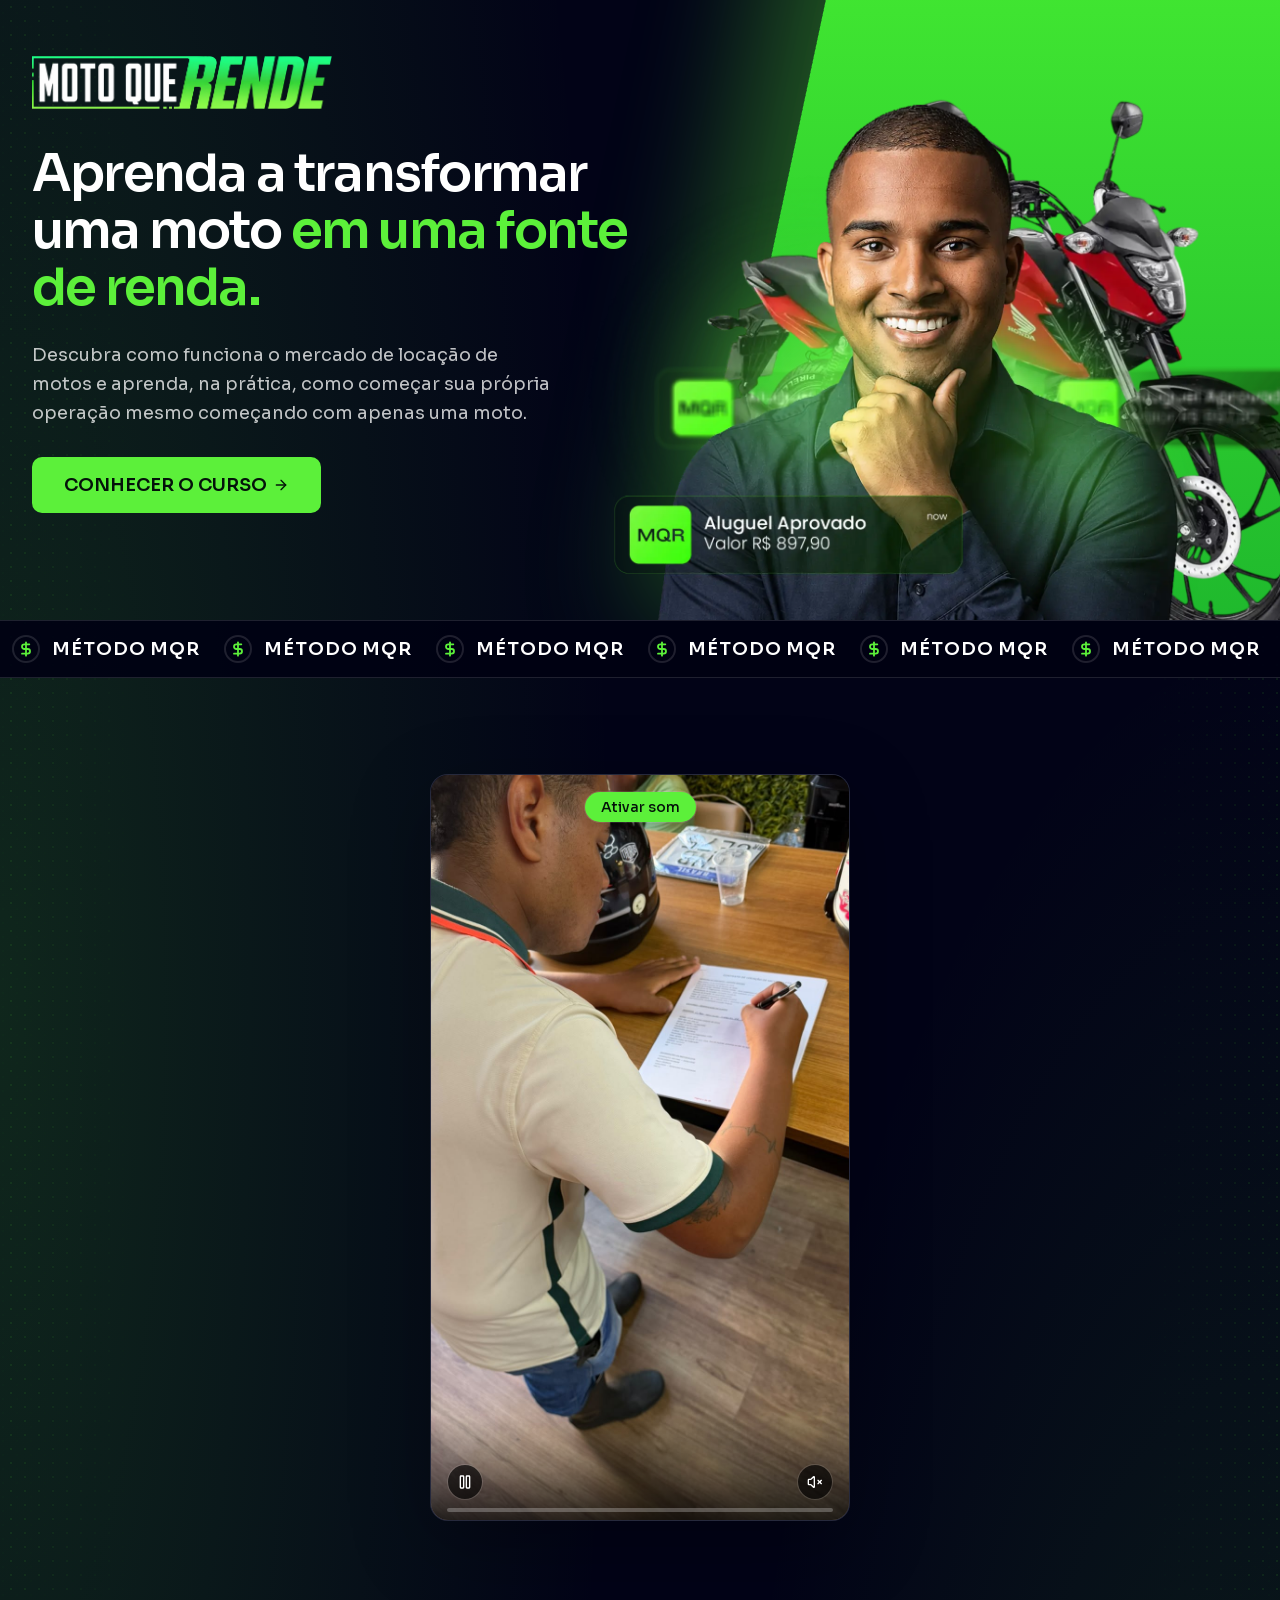
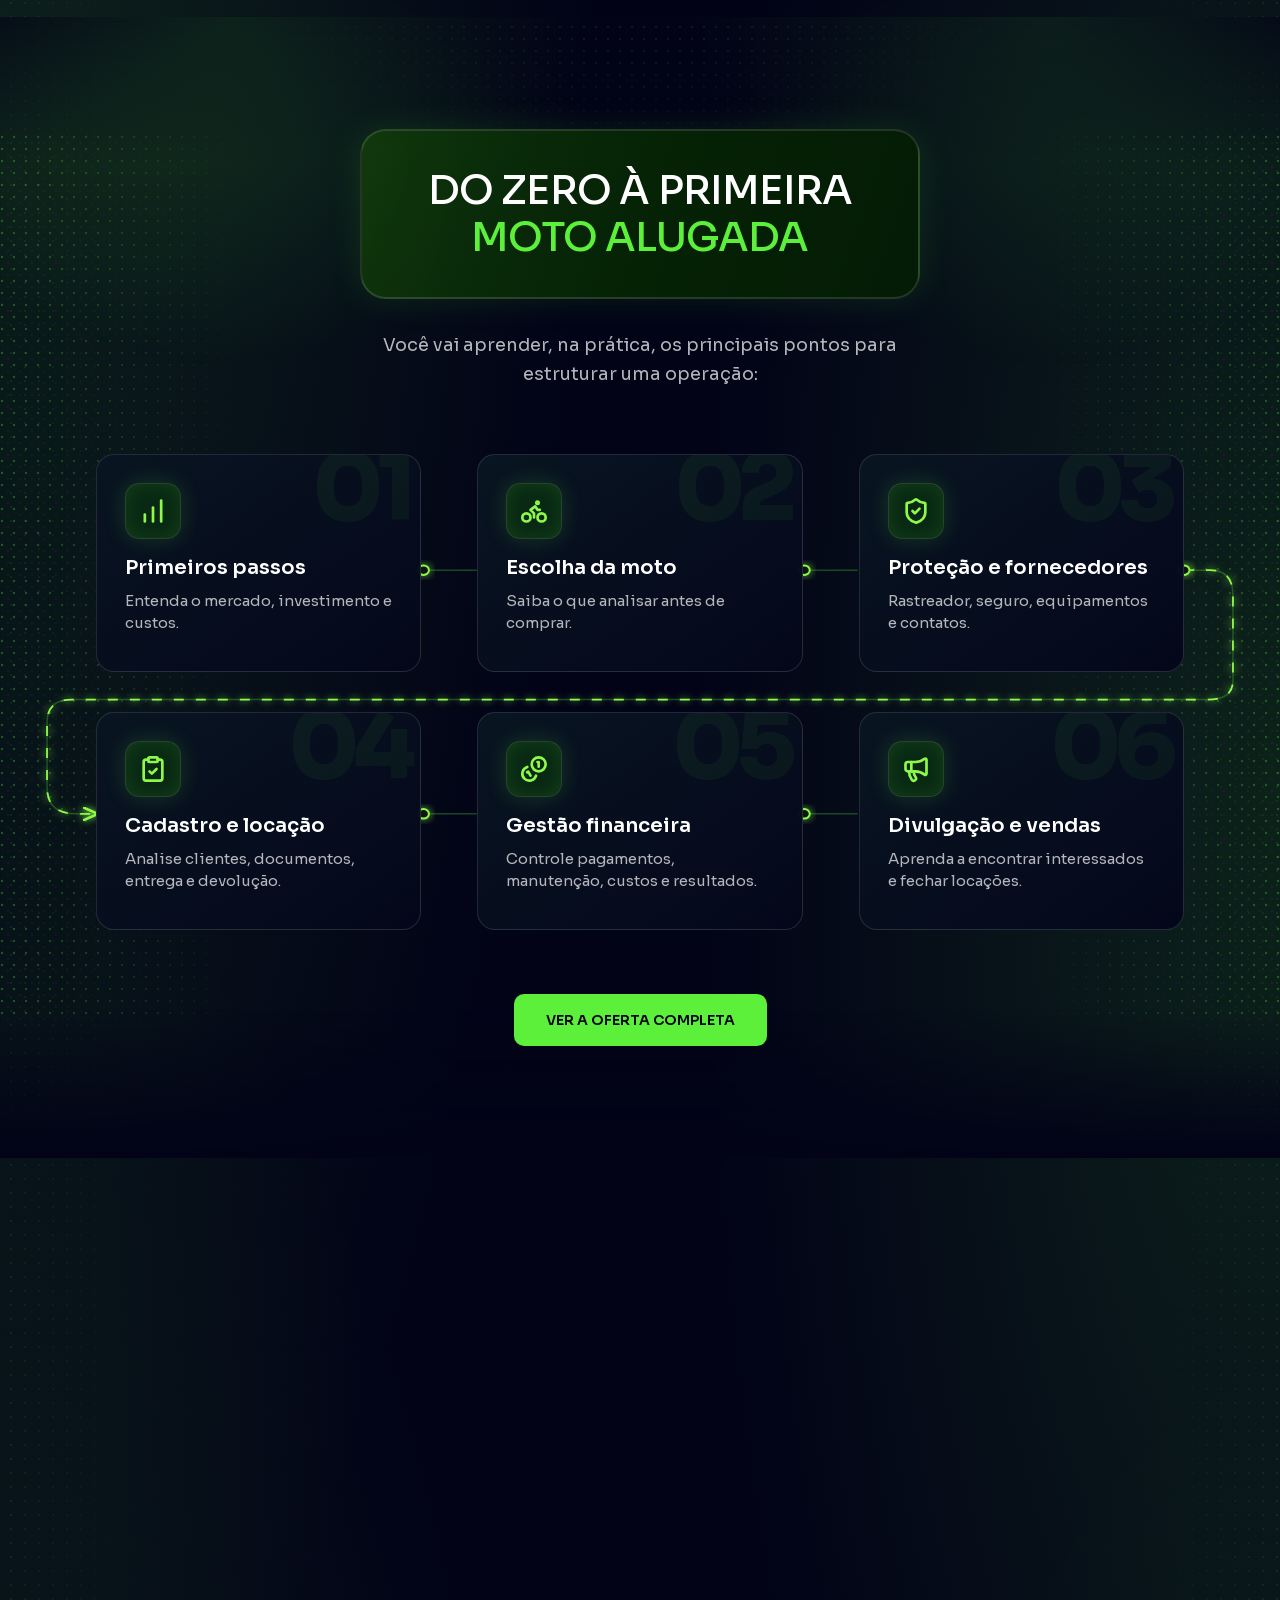
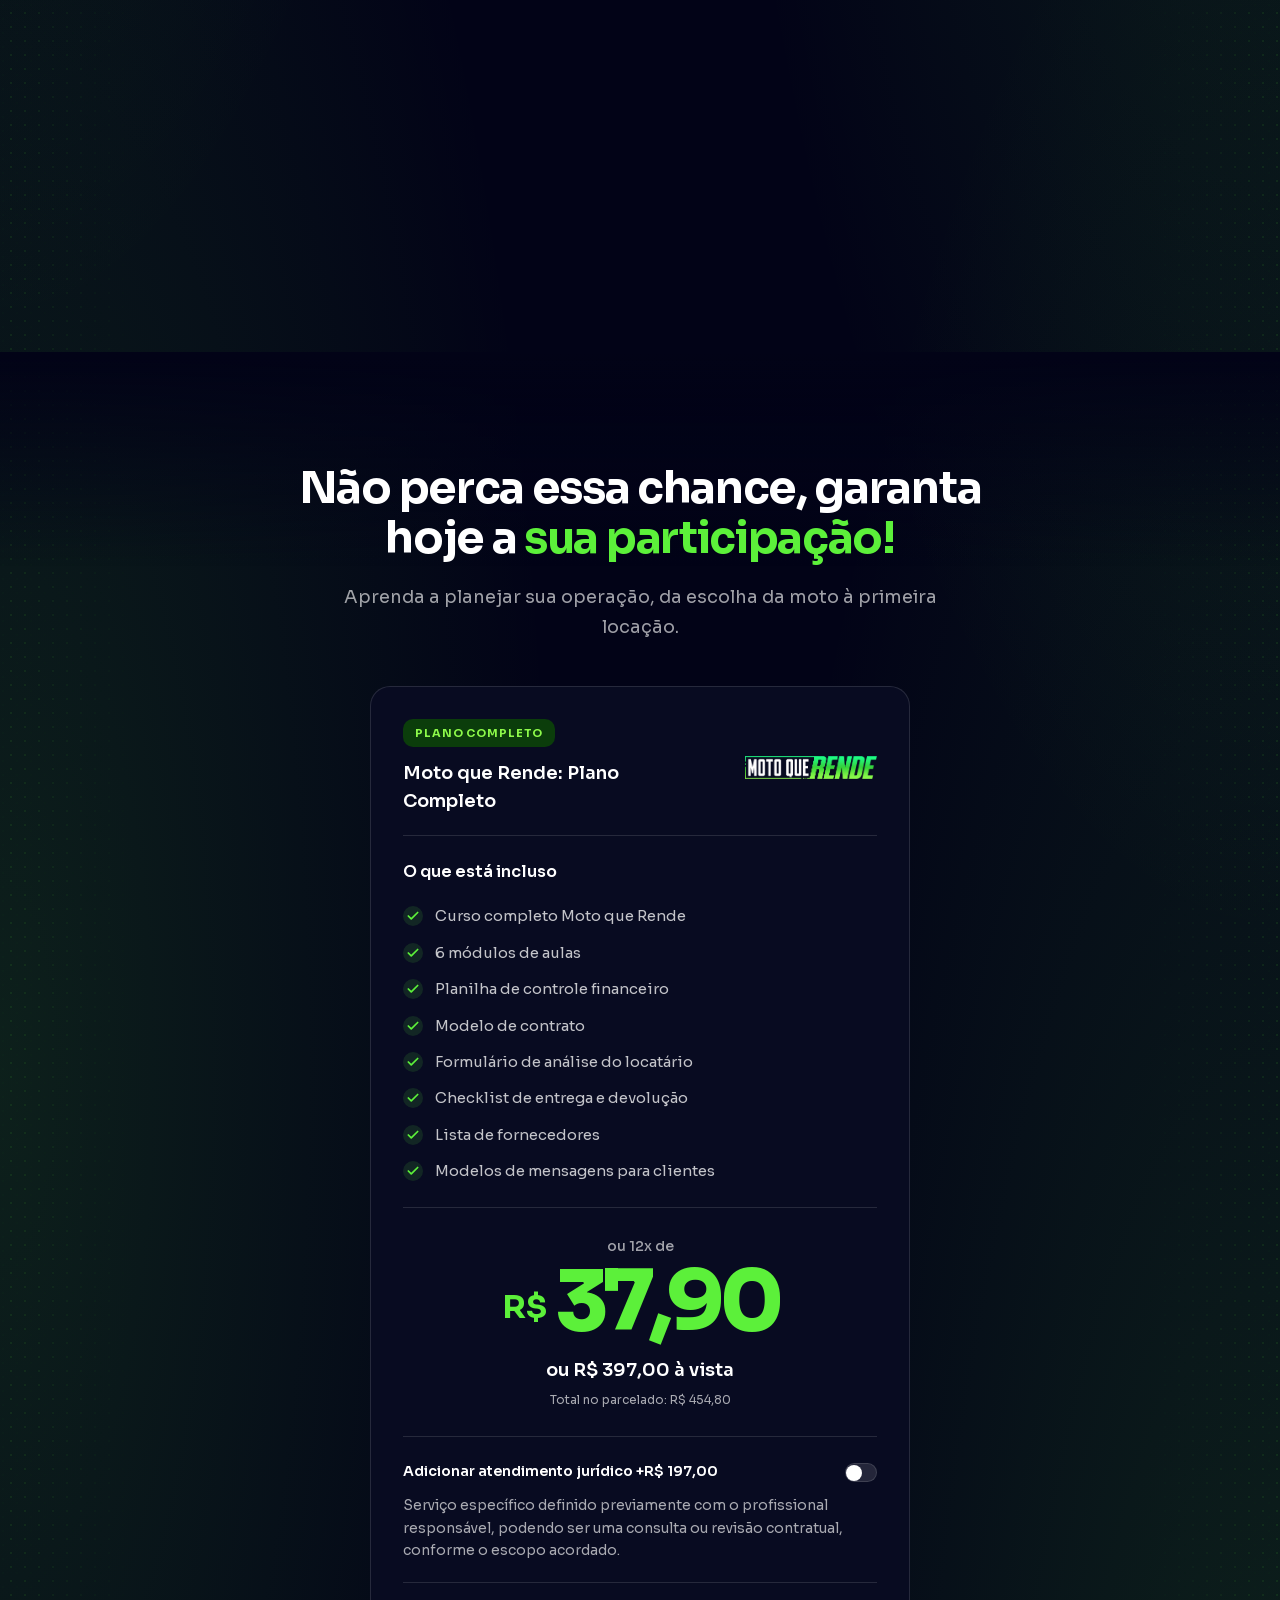
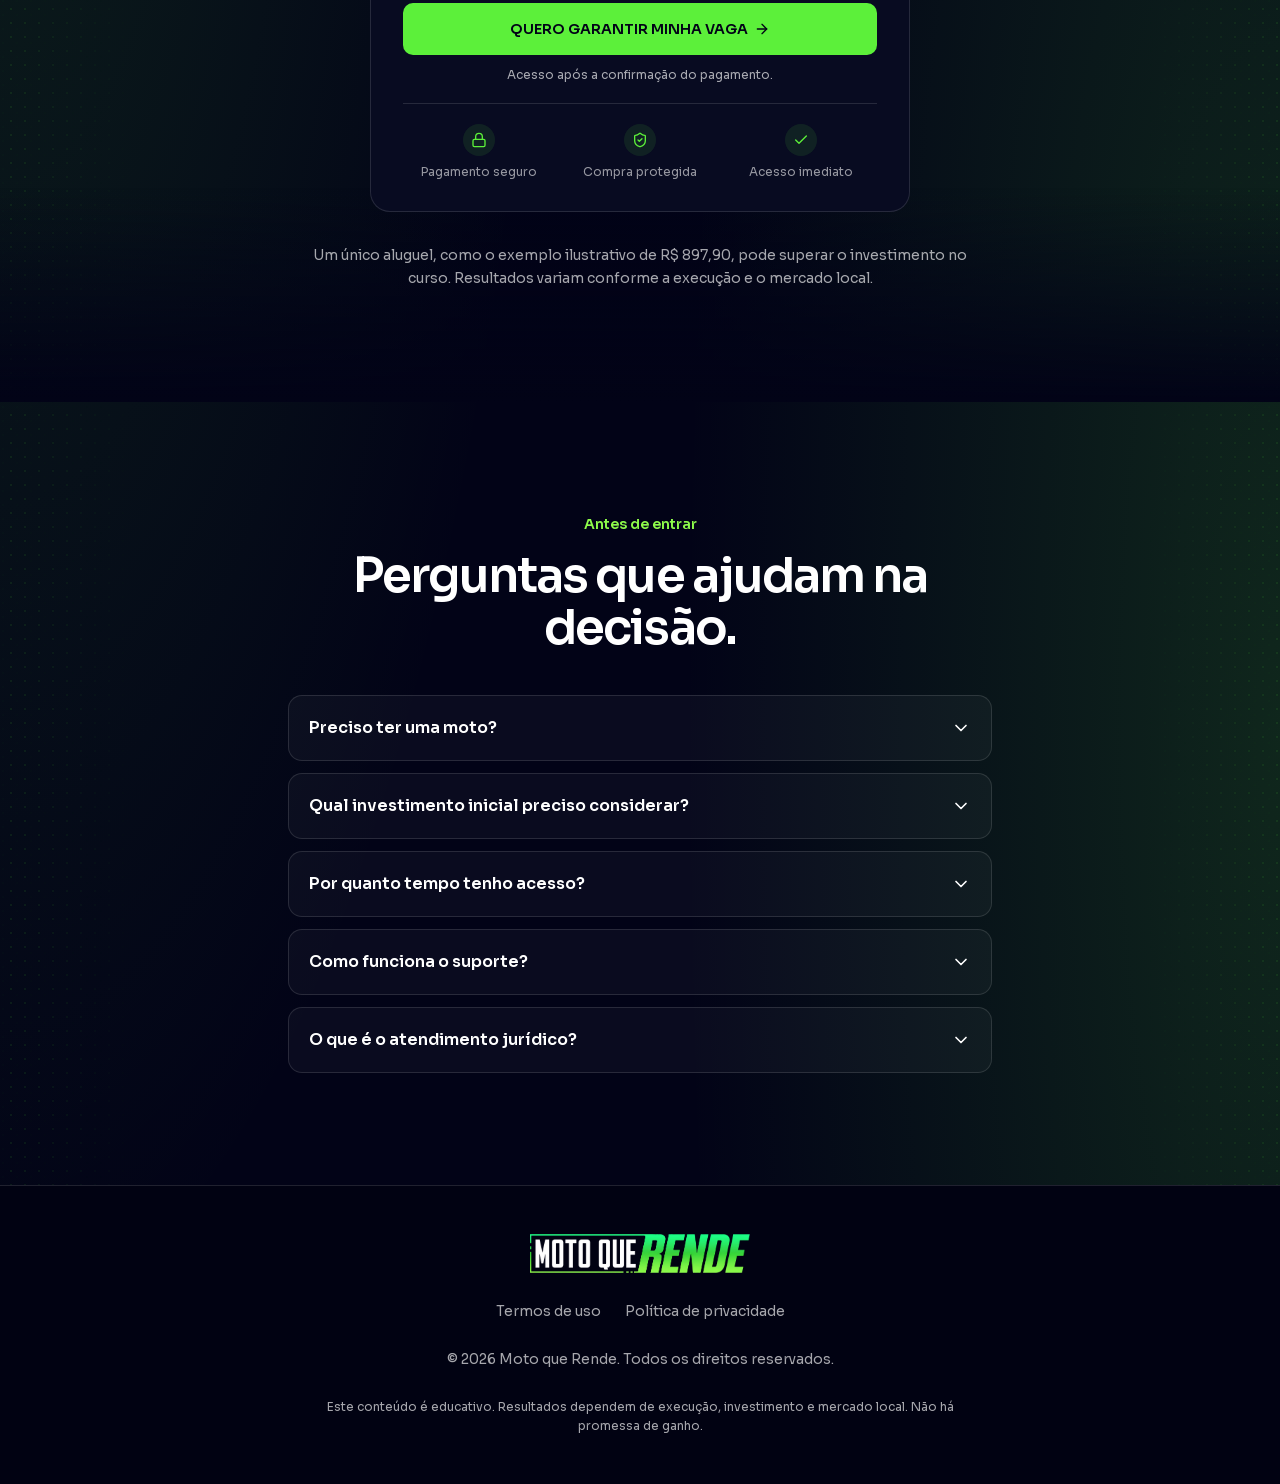
==== commit 34e8c6a9: "deploy: nsgroupbr/north-studios-lp-moto-que-rende@461c2e5e8cb24d44d8e3d077d4ade90367f529da" ====
--- a/index.html
+++ b/index.html
@@ -1 +1 @@
-<!DOCTYPE html><html lang="pt-BR" class="sora_fbe13bf1-module__L_RVWW__variable geist_mono_8d43a2aa-module__8Li5zG__variable h-full antialiased dark"><head><meta charSet="utf-8"/><meta name="viewport" content="width=device-width, initial-scale=1"/><link rel="preload" href="/_next/static/media/797e433ab948586e-s.p.0r6juujl39pe6.woff2" as="font" crossorigin="" type="font/woff2"/><link rel="preload" href="/_next/static/media/c41ca59f1c34ba31-s.p.2y2uoi4t910qy.woff2" as="font" crossorigin="" type="font/woff2"/><link rel="preload" as="image" href="/logo-motoquerende.webp"/><link rel="preload" as="image" href="/hero.webp"/><link rel="stylesheet" href="/_next/static/chunks/074cdmv9275di.css" data-precedence="next"/><link rel="preload" as="script" fetchPriority="low" href="/_next/static/chunks/12aruqaur5huj.js"/><script src="/_next/static/chunks/22looll5q1d3y.js" async=""></script><script src="/_next/static/chunks/3g4px251sg85e.js" async=""></script><script src="/_next/static/chunks/turbopack-08j9j3jovlab-.js" async=""></script><script src="/_next/static/chunks/0h2qsuyze9ds1.js" async=""></script><script src="/_next/static/chunks/277d94-kbqoej.js" async=""></script><meta name="theme-color" content="#020317"/><meta name="color-scheme" content="dark"/><title>Moto que Rende | Aprenda a transformar uma moto em fonte de renda</title><meta name="description" content="Aprenda a estruturar uma operação de locação de motos, do investimento à gestão e divulgação."/><meta property="og:title" content="Moto que Rende"/><meta property="og:description" content="Aprenda a transformar uma moto em fonte de renda com um método prático e completo."/><meta property="og:locale" content="pt_BR"/><meta property="og:image" content="https://motoquerende.online/logo-motoquerende.webp"/><meta property="og:image:width" content="1250"/><meta property="og:image:height" content="220"/><meta property="og:image:alt" content="Moto que Rende"/><meta property="og:type" content="website"/><meta name="twitter:card" content="summary_large_image"/><meta name="twitter:title" content="Moto que Rende"/><meta name="twitter:description" content="Aprenda a transformar uma moto em fonte de renda com um método prático e completo."/><meta name="twitter:image" content="https://motoquerende.online/logo-motoquerende.webp"/><meta name="twitter:image:alt" content="Moto que Rende"/><meta name="twitter:image:width" content="1250"/><meta name="twitter:image:height" content="220"/><link rel="icon" href="/favicon.ico?favicon.3h5obe7b50gec.ico" sizes="256x256" type="image/x-icon"/><meta name="next-size-adjust" content=""/><script src="/_next/static/chunks/0cz1d0mv5g_q7.js" noModule=""></script></head><body class="flex min-h-full flex-col overflow-x-hidden"><div hidden=""><!--$--><!--/$--></div><div class="relative isolate min-h-screen overflow-hidden bg-[#020317] text-white"><div aria-hidden="true" class="page-atmosphere pointer-events-none absolute inset-0 z-0 overflow-hidden"><div class="page-neon-atmosphere absolute inset-0"></div><div aria-hidden="true" class="dotted-glow-background dotted-glow-page-left"></div><div aria-hidden="true" class="dotted-glow-background dotted-glow-page-right"></div></div><main class="relative z-10"><header id="hero" class="hero-section relative overflow-hidden"><div class="hero-layout mx-auto max-w-7xl px-5 sm:px-8"><div class="hero-heading relative z-10"><img alt="Moto que Rende" width="1250" height="220" decoding="async" data-nimg="1" class="h-auto w-full mx-auto max-w-[270px] sm:max-w-[300px] lg:mx-0" style="color:transparent" src="/logo-motoquerende.webp"/><h1 class="mx-auto mt-8 max-w-[600px] text-center text-[clamp(2rem,4vw,3.4rem)] leading-[1.12] font-semibold tracking-[-0.035em] lg:mx-0 lg:mt-9 lg:text-left">Aprenda a transformar uma moto <span class="text-neon">em uma fonte de renda.</span></h1></div><div class="hero-art"><div class="hero-green-band" aria-hidden="true"></div><img alt="Moto que Rende: especialista e moto, com exemplo ilustrativo de aluguel aprovado" width="1920" height="1080" decoding="async" data-nimg="1" class="hero-image relative z-10 h-full w-full object-contain object-bottom" style="color:transparent" src="/hero.webp"/></div><div class="hero-description relative z-10"><p class="mx-auto max-w-[520px] text-center text-base leading-relaxed text-white/75 sm:text-lg lg:mx-0 lg:text-left">Descubra como funciona o mercado de locação de motos e aprenda, na prática, como começar sua própria operação mesmo começando com apenas uma moto.</p><a href="https://pay.cakto.com.br/c28nmjo_1210457" aria-label="Quero aprender" data-track="cta_hero" data-legal-addon="false" role="button" tabindex="0" data-slot="button" class="group/button inline-flex shrink-0 items-center justify-center border-transparent bg-clip-padding outline-none select-none focus-visible:border-ring focus-visible:ring-3 active:not-aria-[haspopup]:translate-y-px disabled:pointer-events-none disabled:opacity-50 aria-invalid:border-destructive aria-invalid:ring-3 aria-invalid:ring-destructive/20 dark:aria-invalid:border-destructive/50 dark:aria-invalid:ring-destructive/40 [&amp;_svg]:pointer-events-none [&amp;_svg]:shrink-0 [&amp;_svg:not([class*=&#x27;size-&#x27;])]:size-4 gap-1.5 has-data-[icon=inline-end]:pr-2 has-data-[icon=inline-start]:pl-2 group h-auto min-h-13 rounded-[10px] border-0 bg-neon px-5 py-3.5 whitespace-normal text-center text-sm font-semibold text-[#04130A] uppercase shadow-none transition-[transform,filter,box-shadow] duration-200 ease-out hover:-translate-y-0.5 hover:bg-neon-light hover:brightness-105 focus-visible:ring-[#5CF03A]/70 active:translate-y-0 sm:px-8 mt-7 w-full sm:w-auto sm:min-w-[280px] sm:text-lg"><span>Quero aprender</span><svg xmlns="http://www.w3.org/2000/svg" width="24" height="24" viewBox="0 0 24 24" fill="none" stroke="currentColor" stroke-width="2" stroke-linecap="round" stroke-linejoin="round" class="lucide lucide-arrow-right size-4 transition-transform duration-200 ease-out group-hover:translate-x-1" aria-hidden="true"><path d="M5 12h14"></path><path d="m12 5 7 7-7 7"></path></svg></a></div></div></header><div class="marquee-shell relative z-20 overflow-hidden border-y border-white/15 bg-[#010213]/92 py-3.5"><div class="marquee-track"><div class="marquee-group"><span class="flex shrink-0 items-center gap-3 px-3 text-sm font-semibold tracking-[0.05em] text-white uppercase lg:text-lg"><span class="flex size-7 items-center justify-center rounded-full border-2 border-[#5CF03A] text-[#5CF03A]"><svg xmlns="http://www.w3.org/2000/svg" width="24" height="24" viewBox="0 0 24 24" fill="none" stroke="currentColor" stroke-width="2.7" stroke-linecap="round" stroke-linejoin="round" class="lucide lucide-dollar-sign size-4" aria-hidden="true"><line x1="12" x2="12" y1="2" y2="22"></line><path d="M17 5H9.5a3.5 3.5 0 0 0 0 7h5a3.5 3.5 0 0 1 0 7H6"></path></svg></span>Método MQR</span><span class="flex shrink-0 items-center gap-3 px-3 text-sm font-semibold tracking-[0.05em] text-white uppercase lg:text-lg"><span class="flex size-7 items-center justify-center rounded-full border-2 border-[#5CF03A] text-[#5CF03A]"><svg xmlns="http://www.w3.org/2000/svg" width="24" height="24" viewBox="0 0 24 24" fill="none" stroke="currentColor" stroke-width="2.7" stroke-linecap="round" stroke-linejoin="round" class="lucide lucide-dollar-sign size-4" aria-hidden="true"><line x1="12" x2="12" y1="2" y2="22"></line><path d="M17 5H9.5a3.5 3.5 0 0 0 0 7h5a3.5 3.5 0 0 1 0 7H6"></path></svg></span>Método MQR</span><span class="flex shrink-0 items-center gap-3 px-3 text-sm font-semibold tracking-[0.05em] text-white uppercase lg:text-lg"><span class="flex size-7 items-center justify-center rounded-full border-2 border-[#5CF03A] text-[#5CF03A]"><svg xmlns="http://www.w3.org/2000/svg" width="24" height="24" viewBox="0 0 24 24" fill="none" stroke="currentColor" stroke-width="2.7" stroke-linecap="round" stroke-linejoin="round" class="lucide lucide-dollar-sign size-4" aria-hidden="true"><line x1="12" x2="12" y1="2" y2="22"></line><path d="M17 5H9.5a3.5 3.5 0 0 0 0 7h5a3.5 3.5 0 0 1 0 7H6"></path></svg></span>Método MQR</span><span class="flex shrink-0 items-center gap-3 px-3 text-sm font-semibold tracking-[0.05em] text-white uppercase lg:text-lg"><span class="flex size-7 items-center justify-center rounded-full border-2 border-[#5CF03A] text-[#5CF03A]"><svg xmlns="http://www.w3.org/2000/svg" width="24" height="24" viewBox="0 0 24 24" fill="none" stroke="currentColor" stroke-width="2.7" stroke-linecap="round" stroke-linejoin="round" class="lucide lucide-dollar-sign size-4" aria-hidden="true"><line x1="12" x2="12" y1="2" y2="22"></line><path d="M17 5H9.5a3.5 3.5 0 0 0 0 7h5a3.5 3.5 0 0 1 0 7H6"></path></svg></span>Método MQR</span><span class="flex shrink-0 items-center gap-3 px-3 text-sm font-semibold tracking-[0.05em] text-white uppercase lg:text-lg"><span class="flex size-7 items-center justify-center rounded-full border-2 border-[#5CF03A] text-[#5CF03A]"><svg xmlns="http://www.w3.org/2000/svg" width="24" height="24" viewBox="0 0 24 24" fill="none" stroke="currentColor" stroke-width="2.7" stroke-linecap="round" stroke-linejoin="round" class="lucide lucide-dollar-sign size-4" aria-hidden="true"><line x1="12" x2="12" y1="2" y2="22"></line><path d="M17 5H9.5a3.5 3.5 0 0 0 0 7h5a3.5 3.5 0 0 1 0 7H6"></path></svg></span>Método MQR</span><span class="flex shrink-0 items-center gap-3 px-3 text-sm font-semibold tracking-[0.05em] text-white uppercase lg:text-lg"><span class="flex size-7 items-center justify-center rounded-full border-2 border-[#5CF03A] text-[#5CF03A]"><svg xmlns="http://www.w3.org/2000/svg" width="24" height="24" viewBox="0 0 24 24" fill="none" stroke="currentColor" stroke-width="2.7" stroke-linecap="round" stroke-linejoin="round" class="lucide lucide-dollar-sign size-4" aria-hidden="true"><line x1="12" x2="12" y1="2" y2="22"></line><path d="M17 5H9.5a3.5 3.5 0 0 0 0 7h5a3.5 3.5 0 0 1 0 7H6"></path></svg></span>Método MQR</span><span class="flex shrink-0 items-center gap-3 px-3 text-sm font-semibold tracking-[0.05em] text-white uppercase lg:text-lg"><span class="flex size-7 items-center justify-center rounded-full border-2 border-[#5CF03A] text-[#5CF03A]"><svg xmlns="http://www.w3.org/2000/svg" width="24" height="24" viewBox="0 0 24 24" fill="none" stroke="currentColor" stroke-width="2.7" stroke-linecap="round" stroke-linejoin="round" class="lucide lucide-dollar-sign size-4" aria-hidden="true"><line x1="12" x2="12" y1="2" y2="22"></line><path d="M17 5H9.5a3.5 3.5 0 0 0 0 7h5a3.5 3.5 0 0 1 0 7H6"></path></svg></span>Método MQR</span><span class="flex shrink-0 items-center gap-3 px-3 text-sm font-semibold tracking-[0.05em] text-white uppercase lg:text-lg"><span class="flex size-7 items-center justify-center rounded-full border-2 border-[#5CF03A] text-[#5CF03A]"><svg xmlns="http://www.w3.org/2000/svg" width="24" height="24" viewBox="0 0 24 24" fill="none" stroke="currentColor" stroke-width="2.7" stroke-linecap="round" stroke-linejoin="round" class="lucide lucide-dollar-sign size-4" aria-hidden="true"><line x1="12" x2="12" y1="2" y2="22"></line><path d="M17 5H9.5a3.5 3.5 0 0 0 0 7h5a3.5 3.5 0 0 1 0 7H6"></path></svg></span>Método MQR</span><span class="flex shrink-0 items-center gap-3 px-3 text-sm font-semibold tracking-[0.05em] text-white uppercase lg:text-lg"><span class="flex size-7 items-center justify-center rounded-full border-2 border-[#5CF03A] text-[#5CF03A]"><svg xmlns="http://www.w3.org/2000/svg" width="24" height="24" viewBox="0 0 24 24" fill="none" stroke="currentColor" stroke-width="2.7" stroke-linecap="round" stroke-linejoin="round" class="lucide lucide-dollar-sign size-4" aria-hidden="true"><line x1="12" x2="12" y1="2" y2="22"></line><path d="M17 5H9.5a3.5 3.5 0 0 0 0 7h5a3.5 3.5 0 0 1 0 7H6"></path></svg></span>Método MQR</span><span class="flex shrink-0 items-center gap-3 px-3 text-sm font-semibold tracking-[0.05em] text-white uppercase lg:text-lg"><span class="flex size-7 items-center justify-center rounded-full border-2 border-[#5CF03A] text-[#5CF03A]"><svg xmlns="http://www.w3.org/2000/svg" width="24" height="24" viewBox="0 0 24 24" fill="none" stroke="currentColor" stroke-width="2.7" stroke-linecap="round" stroke-linejoin="round" class="lucide lucide-dollar-sign size-4" aria-hidden="true"><line x1="12" x2="12" y1="2" y2="22"></line><path d="M17 5H9.5a3.5 3.5 0 0 0 0 7h5a3.5 3.5 0 0 1 0 7H6"></path></svg></span>Método MQR</span></div><div aria-hidden="true" class="marquee-group"><span class="flex shrink-0 items-center gap-3 px-3 text-sm font-semibold tracking-[0.05em] text-white uppercase lg:text-lg"><span class="flex size-7 items-center justify-center rounded-full border-2 border-[#5CF03A] text-[#5CF03A]"><svg xmlns="http://www.w3.org/2000/svg" width="24" height="24" viewBox="0 0 24 24" fill="none" stroke="currentColor" stroke-width="2.7" stroke-linecap="round" stroke-linejoin="round" class="lucide lucide-dollar-sign size-4" aria-hidden="true"><line x1="12" x2="12" y1="2" y2="22"></line><path d="M17 5H9.5a3.5 3.5 0 0 0 0 7h5a3.5 3.5 0 0 1 0 7H6"></path></svg></span>Método MQR</span><span class="flex shrink-0 items-center gap-3 px-3 text-sm font-semibold tracking-[0.05em] text-white uppercase lg:text-lg"><span class="flex size-7 items-center justify-center rounded-full border-2 border-[#5CF03A] text-[#5CF03A]"><svg xmlns="http://www.w3.org/2000/svg" width="24" height="24" viewBox="0 0 24 24" fill="none" stroke="currentColor" stroke-width="2.7" stroke-linecap="round" stroke-linejoin="round" class="lucide lucide-dollar-sign size-4" aria-hidden="true"><line x1="12" x2="12" y1="2" y2="22"></line><path d="M17 5H9.5a3.5 3.5 0 0 0 0 7h5a3.5 3.5 0 0 1 0 7H6"></path></svg></span>Método MQR</span><span class="flex shrink-0 items-center gap-3 px-3 text-sm font-semibold tracking-[0.05em] text-white uppercase lg:text-lg"><span class="flex size-7 items-center justify-center rounded-full border-2 border-[#5CF03A] text-[#5CF03A]"><svg xmlns="http://www.w3.org/2000/svg" width="24" height="24" viewBox="0 0 24 24" fill="none" stroke="currentColor" stroke-width="2.7" stroke-linecap="round" stroke-linejoin="round" class="lucide lucide-dollar-sign size-4" aria-hidden="true"><line x1="12" x2="12" y1="2" y2="22"></line><path d="M17 5H9.5a3.5 3.5 0 0 0 0 7h5a3.5 3.5 0 0 1 0 7H6"></path></svg></span>Método MQR</span><span class="flex shrink-0 items-center gap-3 px-3 text-sm font-semibold tracking-[0.05em] text-white uppercase lg:text-lg"><span class="flex size-7 items-center justify-center rounded-full border-2 border-[#5CF03A] text-[#5CF03A]"><svg xmlns="http://www.w3.org/2000/svg" width="24" height="24" viewBox="0 0 24 24" fill="none" stroke="currentColor" stroke-width="2.7" stroke-linecap="round" stroke-linejoin="round" class="lucide lucide-dollar-sign size-4" aria-hidden="true"><line x1="12" x2="12" y1="2" y2="22"></line><path d="M17 5H9.5a3.5 3.5 0 0 0 0 7h5a3.5 3.5 0 0 1 0 7H6"></path></svg></span>Método MQR</span><span class="flex shrink-0 items-center gap-3 px-3 text-sm font-semibold tracking-[0.05em] text-white uppercase lg:text-lg"><span class="flex size-7 items-center justify-center rounded-full border-2 border-[#5CF03A] text-[#5CF03A]"><svg xmlns="http://www.w3.org/2000/svg" width="24" height="24" viewBox="0 0 24 24" fill="none" stroke="currentColor" stroke-width="2.7" stroke-linecap="round" stroke-linejoin="round" class="lucide lucide-dollar-sign size-4" aria-hidden="true"><line x1="12" x2="12" y1="2" y2="22"></line><path d="M17 5H9.5a3.5 3.5 0 0 0 0 7h5a3.5 3.5 0 0 1 0 7H6"></path></svg></span>Método MQR</span><span class="flex shrink-0 items-center gap-3 px-3 text-sm font-semibold tracking-[0.05em] text-white uppercase lg:text-lg"><span class="flex size-7 items-center justify-center rounded-full border-2 border-[#5CF03A] text-[#5CF03A]"><svg xmlns="http://www.w3.org/2000/svg" width="24" height="24" viewBox="0 0 24 24" fill="none" stroke="currentColor" stroke-width="2.7" stroke-linecap="round" stroke-linejoin="round" class="lucide lucide-dollar-sign size-4" aria-hidden="true"><line x1="12" x2="12" y1="2" y2="22"></line><path d="M17 5H9.5a3.5 3.5 0 0 0 0 7h5a3.5 3.5 0 0 1 0 7H6"></path></svg></span>Método MQR</span><span class="flex shrink-0 items-center gap-3 px-3 text-sm font-semibold tracking-[0.05em] text-white uppercase lg:text-lg"><span class="flex size-7 items-center justify-center rounded-full border-2 border-[#5CF03A] text-[#5CF03A]"><svg xmlns="http://www.w3.org/2000/svg" width="24" height="24" viewBox="0 0 24 24" fill="none" stroke="currentColor" stroke-width="2.7" stroke-linecap="round" stroke-linejoin="round" class="lucide lucide-dollar-sign size-4" aria-hidden="true"><line x1="12" x2="12" y1="2" y2="22"></line><path d="M17 5H9.5a3.5 3.5 0 0 0 0 7h5a3.5 3.5 0 0 1 0 7H6"></path></svg></span>Método MQR</span><span class="flex shrink-0 items-center gap-3 px-3 text-sm font-semibold tracking-[0.05em] text-white uppercase lg:text-lg"><span class="flex size-7 items-center justify-center rounded-full border-2 border-[#5CF03A] text-[#5CF03A]"><svg xmlns="http://www.w3.org/2000/svg" width="24" height="24" viewBox="0 0 24 24" fill="none" stroke="currentColor" stroke-width="2.7" stroke-linecap="round" stroke-linejoin="round" class="lucide lucide-dollar-sign size-4" aria-hidden="true"><line x1="12" x2="12" y1="2" y2="22"></line><path d="M17 5H9.5a3.5 3.5 0 0 0 0 7h5a3.5 3.5 0 0 1 0 7H6"></path></svg></span>Método MQR</span><span class="flex shrink-0 items-center gap-3 px-3 text-sm font-semibold tracking-[0.05em] text-white uppercase lg:text-lg"><span class="flex size-7 items-center justify-center rounded-full border-2 border-[#5CF03A] text-[#5CF03A]"><svg xmlns="http://www.w3.org/2000/svg" width="24" height="24" viewBox="0 0 24 24" fill="none" stroke="currentColor" stroke-width="2.7" stroke-linecap="round" stroke-linejoin="round" class="lucide lucide-dollar-sign size-4" aria-hidden="true"><line x1="12" x2="12" y1="2" y2="22"></line><path d="M17 5H9.5a3.5 3.5 0 0 0 0 7h5a3.5 3.5 0 0 1 0 7H6"></path></svg></span>Método MQR</span><span class="flex shrink-0 items-center gap-3 px-3 text-sm font-semibold tracking-[0.05em] text-white uppercase lg:text-lg"><span class="flex size-7 items-center justify-center rounded-full border-2 border-[#5CF03A] text-[#5CF03A]"><svg xmlns="http://www.w3.org/2000/svg" width="24" height="24" viewBox="0 0 24 24" fill="none" stroke="currentColor" stroke-width="2.7" stroke-linecap="round" stroke-linejoin="round" class="lucide lucide-dollar-sign size-4" aria-hidden="true"><line x1="12" x2="12" y1="2" y2="22"></line><path d="M17 5H9.5a3.5 3.5 0 0 0 0 7h5a3.5 3.5 0 0 1 0 7H6"></path></svg></span>Método MQR</span></div></div></div><section aria-labelledby="modules-title" class="section-grid relative isolate overflow-hidden py-20 sm:py-24 lg:py-28"><div class="section-vignette pointer-events-none absolute inset-0 z-0"></div><div class="module-top-glow pointer-events-none absolute inset-x-0 top-0 z-0 h-[28rem]"></div><div aria-hidden="true" class="dotted-glow-background dotted-glow-left"></div><div aria-hidden="true" class="dotted-glow-background dotted-glow-right"></div><div aria-hidden="true" class="dotted-glow-background dotted-glow-top"></div><div class="relative z-10 mx-auto w-full max-w-6xl px-5 sm:px-8"><div class="mx-auto max-w-[560px] text-center" style="opacity:1;transform:none"><div class="rounded-[26px] border-2 border-[#55f33d] bg-[linear-gradient(110deg,rgba(20,69,9,0.72)_0%,rgba(6,38,5,0.92)_48%,rgba(4,28,4,0.96)_100%)] px-5 py-8 shadow-[0_0_36px_rgba(92,240,58,0.12)] sm:px-10 sm:py-9"><h2 id="modules-title" class="text-[clamp(1.625rem,4vw,2.5rem)] leading-[1.18] font-medium tracking-[-0.02em] text-white uppercase">Do zero à primeira<span class="block text-[#5CF03A]">moto alugada</span></h2></div><p class="mx-auto mt-8 max-w-xl text-base leading-relaxed text-white/70 sm:text-lg">Você vai aprender, na prática, os principais pontos para estruturar uma operação:</p></div><div class="relative mt-12 lg:mt-16"><svg aria-hidden="true" class="module-flow pointer-events-none absolute inset-0 hidden size-full overflow-visible lg:block" focusable="false" preserveAspectRatio="none" viewBox="0 0 1000 500"><defs><filter id="module-flow-glow" x="-50%" y="-50%" width="200%" height="200%"><feGaussianBlur stdDeviation="4" result="blur"></feGaussianBlur><feMerge><feMergeNode in="blur"></feMergeNode><feMergeNode in="SourceGraphic"></feMergeNode></feMerge></filter><marker id="module-flow-arrow" markerHeight="8" markerWidth="8" orient="auto" refX="7" refY="4" viewBox="0 0 8 8"><path d="M 0 0 L 8 4 L 0 8" fill="none" stroke="#8dfa4a" stroke-width="1.5"></path></marker></defs><g><path class="module-flow-base" d="M 301 122 H 350"></path><path class="module-flow-pulse" d="M 301 122 H 350" filter="url(#module-flow-glow)" marker-end="url(#module-flow-arrow)"></path><circle class="module-flow-node" cx="301" cy="122" r="5" filter="url(#module-flow-glow)"></circle></g><g><path class="module-flow-base" d="M 651 122 H 700"></path><path class="module-flow-pulse" d="M 651 122 H 700" filter="url(#module-flow-glow)" marker-end="url(#module-flow-arrow)"></path><circle class="module-flow-node" cx="651" cy="122" r="5" filter="url(#module-flow-glow)"></circle></g><g><path class="module-flow-base" d="M 301 378 H 350"></path><path class="module-flow-pulse" d="M 301 378 H 350" filter="url(#module-flow-glow)" marker-end="url(#module-flow-arrow)"></path><circle class="module-flow-node" cx="301" cy="378" r="5" filter="url(#module-flow-glow)"></circle></g><g><path class="module-flow-base" d="M 651 378 H 700"></path><path class="module-flow-pulse" d="M 651 378 H 700" filter="url(#module-flow-glow)" marker-end="url(#module-flow-arrow)"></path><circle class="module-flow-node" cx="651" cy="378" r="5" filter="url(#module-flow-glow)"></circle></g><g><path class="module-flow-base" d="M 1000 122 H 1024 Q 1045 122 1045 148 V 238 Q 1045 258 1022 258 H -22 Q -45 258 -45 282 V 350 Q -45 378 -18 378 H 0"></path><path class="module-flow-pulse" d="M 1000 122 H 1024 Q 1045 122 1045 148 V 238 Q 1045 258 1022 258 H -22 Q -45 258 -45 282 V 350 Q -45 378 -18 378 H 0" filter="url(#module-flow-glow)" marker-end="url(#module-flow-arrow)"></path><circle class="module-flow-node" cx="1000" cy="122" r="5" filter="url(#module-flow-glow)"></circle></g></svg><div class="grid grid-cols-1 gap-5 sm:grid-cols-2 lg:grid-cols-3 lg:gap-x-14 lg:gap-y-10"><article class="module-card group relative z-10 min-h-[218px] overflow-hidden rounded-2xl border border-[#5CF03A]/25 bg-[linear-gradient(145deg,rgba(9,21,34,0.98),rgba(4,7,27,0.98))] p-6 transition-[border-color,box-shadow] duration-300 ease-out hover:border-[#8DFA4A]/80 hover:shadow-[0_16px_48px_rgba(32,209,45,0.16)] sm:p-7" style="opacity:1;transform:none"><span class="pointer-events-none absolute -top-3 right-3 text-[5.8rem] leading-none font-extrabold tracking-[-0.08em] text-[#5CF03A]/[0.055] select-none">01</span><div class="relative z-10"><span class="flex size-14 items-center justify-center rounded-xl border border-[#8DFA4A] bg-[#0B3D0B]/55 text-[#8DFA4A] shadow-[inset_0_0_18px_rgba(92,240,58,0.12),0_0_22px_rgba(92,240,58,0.18)] transition-[transform,box-shadow] duration-300 ease-out group-hover:scale-105 group-hover:shadow-[inset_0_0_22px_rgba(92,240,58,0.18),0_0_30px_rgba(92,240,58,0.28)]"><svg xmlns="http://www.w3.org/2000/svg" width="24" height="24" viewBox="0 0 24 24" fill="none" stroke="currentColor" stroke-width="2.3" stroke-linecap="round" stroke-linejoin="round" class="lucide lucide-chart-no-axes-column-increasing lucide-bar-chart size-7" aria-hidden="true"><path d="M5 21v-6"></path><path d="M12 21V9"></path><path d="M19 21V3"></path></svg></span><h3 class="mt-4 text-lg leading-tight font-semibold text-white sm:text-xl">Primeiros passos</h3><p class="mt-2.5 max-w-[19rem] text-[15px] leading-[1.5] text-white/70">Entenda o mercado, investimento e custos.</p></div></article><article class="module-card group relative z-10 min-h-[218px] overflow-hidden rounded-2xl border border-[#5CF03A]/25 bg-[linear-gradient(145deg,rgba(9,21,34,0.98),rgba(4,7,27,0.98))] p-6 transition-[border-color,box-shadow] duration-300 ease-out hover:border-[#8DFA4A]/80 hover:shadow-[0_16px_48px_rgba(32,209,45,0.16)] sm:p-7" style="opacity:1;transform:none"><span class="pointer-events-none absolute -top-3 right-3 text-[5.8rem] leading-none font-extrabold tracking-[-0.08em] text-[#5CF03A]/[0.055] select-none">02</span><div class="relative z-10"><span class="flex size-14 items-center justify-center rounded-xl border border-[#8DFA4A] bg-[#0B3D0B]/55 text-[#8DFA4A] shadow-[inset_0_0_18px_rgba(92,240,58,0.12),0_0_22px_rgba(92,240,58,0.18)] transition-[transform,box-shadow] duration-300 ease-out group-hover:scale-105 group-hover:shadow-[inset_0_0_22px_rgba(92,240,58,0.18),0_0_30px_rgba(92,240,58,0.28)]"><svg xmlns="http://www.w3.org/2000/svg" width="24" height="24" viewBox="0 0 24 24" fill="none" stroke="currentColor" stroke-width="2.3" stroke-linecap="round" stroke-linejoin="round" class="lucide lucide-bike size-7" aria-hidden="true"><circle cx="18.5" cy="17.5" r="3.5"></circle><circle cx="5.5" cy="17.5" r="3.5"></circle><circle cx="15" cy="5" r="1"></circle><path d="M12 17.5V14l-3-3 4-3 2 3h2"></path></svg></span><h3 class="mt-4 text-lg leading-tight font-semibold text-white sm:text-xl">Escolha da moto</h3><p class="mt-2.5 max-w-[19rem] text-[15px] leading-[1.5] text-white/70">Saiba o que analisar antes de comprar.</p></div></article><article class="module-card group relative z-10 min-h-[218px] overflow-hidden rounded-2xl border border-[#5CF03A]/25 bg-[linear-gradient(145deg,rgba(9,21,34,0.98),rgba(4,7,27,0.98))] p-6 transition-[border-color,box-shadow] duration-300 ease-out hover:border-[#8DFA4A]/80 hover:shadow-[0_16px_48px_rgba(32,209,45,0.16)] sm:p-7" style="opacity:1;transform:none"><span class="pointer-events-none absolute -top-3 right-3 text-[5.8rem] leading-none font-extrabold tracking-[-0.08em] text-[#5CF03A]/[0.055] select-none">03</span><div class="relative z-10"><span class="flex size-14 items-center justify-center rounded-xl border border-[#8DFA4A] bg-[#0B3D0B]/55 text-[#8DFA4A] shadow-[inset_0_0_18px_rgba(92,240,58,0.12),0_0_22px_rgba(92,240,58,0.18)] transition-[transform,box-shadow] duration-300 ease-out group-hover:scale-105 group-hover:shadow-[inset_0_0_22px_rgba(92,240,58,0.18),0_0_30px_rgba(92,240,58,0.28)]"><svg xmlns="http://www.w3.org/2000/svg" width="24" height="24" viewBox="0 0 24 24" fill="none" stroke="currentColor" stroke-width="2.3" stroke-linecap="round" stroke-linejoin="round" class="lucide lucide-shield-check size-7" aria-hidden="true"><path d="M20 13c0 5-3.5 7.5-7.66 8.95a1 1 0 0 1-.67-.01C7.5 20.5 4 18 4 13V6a1 1 0 0 1 1-1c2 0 4.5-1.2 6.24-2.72a1.17 1.17 0 0 1 1.52 0C14.51 3.81 17 5 19 5a1 1 0 0 1 1 1z"></path><path d="m9 12 2 2 4-4"></path></svg></span><h3 class="mt-4 text-lg leading-tight font-semibold text-white sm:text-xl">Proteção e fornecedores</h3><p class="mt-2.5 max-w-[19rem] text-[15px] leading-[1.5] text-white/70">Rastreador, seguro, equipamentos e contatos.</p></div></article><article class="module-card group relative z-10 min-h-[218px] overflow-hidden rounded-2xl border border-[#5CF03A]/25 bg-[linear-gradient(145deg,rgba(9,21,34,0.98),rgba(4,7,27,0.98))] p-6 transition-[border-color,box-shadow] duration-300 ease-out hover:border-[#8DFA4A]/80 hover:shadow-[0_16px_48px_rgba(32,209,45,0.16)] sm:p-7" style="opacity:1;transform:none"><span class="pointer-events-none absolute -top-3 right-3 text-[5.8rem] leading-none font-extrabold tracking-[-0.08em] text-[#5CF03A]/[0.055] select-none">04</span><div class="relative z-10"><span class="flex size-14 items-center justify-center rounded-xl border border-[#8DFA4A] bg-[#0B3D0B]/55 text-[#8DFA4A] shadow-[inset_0_0_18px_rgba(92,240,58,0.12),0_0_22px_rgba(92,240,58,0.18)] transition-[transform,box-shadow] duration-300 ease-out group-hover:scale-105 group-hover:shadow-[inset_0_0_22px_rgba(92,240,58,0.18),0_0_30px_rgba(92,240,58,0.28)]"><svg xmlns="http://www.w3.org/2000/svg" width="24" height="24" viewBox="0 0 24 24" fill="none" stroke="currentColor" stroke-width="2.3" stroke-linecap="round" stroke-linejoin="round" class="lucide lucide-clipboard-check size-7" aria-hidden="true"><rect width="8" height="4" x="8" y="2" rx="1" ry="1"></rect><path d="M16 4h2a2 2 0 0 1 2 2v14a2 2 0 0 1-2 2H6a2 2 0 0 1-2-2V6a2 2 0 0 1 2-2h2"></path><path d="m9 14 2 2 4-4"></path></svg></span><h3 class="mt-4 text-lg leading-tight font-semibold text-white sm:text-xl">Cadastro e locação</h3><p class="mt-2.5 max-w-[19rem] text-[15px] leading-[1.5] text-white/70">Analise clientes, documentos, entrega e devolução.</p></div></article><article class="module-card group relative z-10 min-h-[218px] overflow-hidden rounded-2xl border border-[#5CF03A]/25 bg-[linear-gradient(145deg,rgba(9,21,34,0.98),rgba(4,7,27,0.98))] p-6 transition-[border-color,box-shadow] duration-300 ease-out hover:border-[#8DFA4A]/80 hover:shadow-[0_16px_48px_rgba(32,209,45,0.16)] sm:p-7" style="opacity:1;transform:none"><span class="pointer-events-none absolute -top-3 right-3 text-[5.8rem] leading-none font-extrabold tracking-[-0.08em] text-[#5CF03A]/[0.055] select-none">05</span><div class="relative z-10"><span class="flex size-14 items-center justify-center rounded-xl border border-[#8DFA4A] bg-[#0B3D0B]/55 text-[#8DFA4A] shadow-[inset_0_0_18px_rgba(92,240,58,0.12),0_0_22px_rgba(92,240,58,0.18)] transition-[transform,box-shadow] duration-300 ease-out group-hover:scale-105 group-hover:shadow-[inset_0_0_22px_rgba(92,240,58,0.18),0_0_30px_rgba(92,240,58,0.28)]"><svg xmlns="http://www.w3.org/2000/svg" width="24" height="24" viewBox="0 0 24 24" fill="none" stroke="currentColor" stroke-width="2.3" stroke-linecap="round" stroke-linejoin="round" class="lucide lucide-coins size-7" aria-hidden="true"><path d="M13.744 17.736a6 6 0 1 1-7.48-7.48"></path><path d="M15 6h1v4"></path><path d="m6.134 14.768.866-.5 2 3.464"></path><circle cx="16" cy="8" r="6"></circle></svg></span><h3 class="mt-4 text-lg leading-tight font-semibold text-white sm:text-xl">Gestão financeira</h3><p class="mt-2.5 max-w-[19rem] text-[15px] leading-[1.5] text-white/70">Controle pagamentos, manutenção, custos e resultados.</p></div></article><article class="module-card group relative z-10 min-h-[218px] overflow-hidden rounded-2xl border border-[#5CF03A]/25 bg-[linear-gradient(145deg,rgba(9,21,34,0.98),rgba(4,7,27,0.98))] p-6 transition-[border-color,box-shadow] duration-300 ease-out hover:border-[#8DFA4A]/80 hover:shadow-[0_16px_48px_rgba(32,209,45,0.16)] sm:p-7" style="opacity:1;transform:none"><span class="pointer-events-none absolute -top-3 right-3 text-[5.8rem] leading-none font-extrabold tracking-[-0.08em] text-[#5CF03A]/[0.055] select-none">06</span><div class="relative z-10"><span class="flex size-14 items-center justify-center rounded-xl border border-[#8DFA4A] bg-[#0B3D0B]/55 text-[#8DFA4A] shadow-[inset_0_0_18px_rgba(92,240,58,0.12),0_0_22px_rgba(92,240,58,0.18)] transition-[transform,box-shadow] duration-300 ease-out group-hover:scale-105 group-hover:shadow-[inset_0_0_22px_rgba(92,240,58,0.18),0_0_30px_rgba(92,240,58,0.28)]"><svg xmlns="http://www.w3.org/2000/svg" width="24" height="24" viewBox="0 0 24 24" fill="none" stroke="currentColor" stroke-width="2.3" stroke-linecap="round" stroke-linejoin="round" class="lucide lucide-megaphone size-7" aria-hidden="true"><path d="M11 6a13 13 0 0 0 8.4-2.8A1 1 0 0 1 21 4v12a1 1 0 0 1-1.6.8A13 13 0 0 0 11 14H5a2 2 0 0 1-2-2V8a2 2 0 0 1 2-2z"></path><path d="M6 14a12 12 0 0 0 2.4 7.2 2 2 0 0 0 3.2-2.4A8 8 0 0 1 10 14"></path><path d="M8 6v8"></path></svg></span><h3 class="mt-4 text-lg leading-tight font-semibold text-white sm:text-xl">Divulgação e vendas</h3><p class="mt-2.5 max-w-[19rem] text-[15px] leading-[1.5] text-white/70">Aprenda a encontrar interessados e fechar locações.</p></div></article></div></div><div class="relative mt-12 flex justify-center sm:mt-16" style="opacity:1;transform:none"><a href="https://pay.cakto.com.br/c28nmjo_1210457" aria-label="Quero aprender a gerar renda com motos" data-track="cta_modulos" data-legal-addon="false" role="button" tabindex="0" data-slot="button" class="group/button inline-flex shrink-0 items-center justify-center border-transparent bg-clip-padding outline-none select-none focus-visible:border-ring focus-visible:ring-3 active:not-aria-[haspopup]:translate-y-px disabled:pointer-events-none disabled:opacity-50 aria-invalid:border-destructive aria-invalid:ring-3 aria-invalid:ring-destructive/20 dark:aria-invalid:border-destructive/50 dark:aria-invalid:ring-destructive/40 [&amp;_svg]:pointer-events-none [&amp;_svg]:shrink-0 [&amp;_svg:not([class*=&#x27;size-&#x27;])]:size-4 gap-1.5 has-data-[icon=inline-end]:pr-2 has-data-[icon=inline-start]:pl-2 group h-auto min-h-13 w-full rounded-[10px] border-0 bg-neon px-5 py-3.5 text-center text-sm font-semibold text-[#04130A] uppercase shadow-none transition-[transform,filter,box-shadow] duration-200 ease-out hover:-translate-y-0.5 hover:bg-neon-light hover:brightness-105 focus-visible:ring-[#5CF03A]/70 active:translate-y-0 sm:w-auto sm:px-8 sm:text-base relative max-w-full whitespace-normal sm:min-w-0"><span>Quero aprender a gerar renda com motos</span></a></div></div></section><div class="marquee-shell relative z-20 overflow-hidden border-y border-white/15 bg-[#010213]/92 py-3.5"><div class="marquee-track marquee-track-reverse"><div class="marquee-group"><span class="flex shrink-0 items-center gap-3 px-3 text-sm font-semibold tracking-[0.05em] text-white uppercase lg:text-lg"><svg xmlns="http://www.w3.org/2000/svg" width="24" height="24" viewBox="0 0 24 24" fill="none" stroke="currentColor" stroke-width="2.4" stroke-linecap="round" stroke-linejoin="round" class="lucide lucide-triangle-alert lucide-alert-triangle size-7 text-[#5CF03A]" aria-hidden="true"><path d="m21.73 18-8-14a2 2 0 0 0-3.48 0l-8 14A2 2 0 0 0 4 21h16a2 2 0 0 0 1.73-3"></path><path d="M12 9v4"></path><path d="M12 17h.01"></path></svg>Vagas limitadas</span><span class="flex shrink-0 items-center gap-3 px-3 text-sm font-semibold tracking-[0.05em] text-white uppercase lg:text-lg"><svg xmlns="http://www.w3.org/2000/svg" width="24" height="24" viewBox="0 0 24 24" fill="none" stroke="currentColor" stroke-width="2.4" stroke-linecap="round" stroke-linejoin="round" class="lucide lucide-triangle-alert lucide-alert-triangle size-7 text-[#5CF03A]" aria-hidden="true"><path d="m21.73 18-8-14a2 2 0 0 0-3.48 0l-8 14A2 2 0 0 0 4 21h16a2 2 0 0 0 1.73-3"></path><path d="M12 9v4"></path><path d="M12 17h.01"></path></svg>Vagas limitadas</span><span class="flex shrink-0 items-center gap-3 px-3 text-sm font-semibold tracking-[0.05em] text-white uppercase lg:text-lg"><svg xmlns="http://www.w3.org/2000/svg" width="24" height="24" viewBox="0 0 24 24" fill="none" stroke="currentColor" stroke-width="2.4" stroke-linecap="round" stroke-linejoin="round" class="lucide lucide-triangle-alert lucide-alert-triangle size-7 text-[#5CF03A]" aria-hidden="true"><path d="m21.73 18-8-14a2 2 0 0 0-3.48 0l-8 14A2 2 0 0 0 4 21h16a2 2 0 0 0 1.73-3"></path><path d="M12 9v4"></path><path d="M12 17h.01"></path></svg>Vagas limitadas</span><span class="flex shrink-0 items-center gap-3 px-3 text-sm font-semibold tracking-[0.05em] text-white uppercase lg:text-lg"><svg xmlns="http://www.w3.org/2000/svg" width="24" height="24" viewBox="0 0 24 24" fill="none" stroke="currentColor" stroke-width="2.4" stroke-linecap="round" stroke-linejoin="round" class="lucide lucide-triangle-alert lucide-alert-triangle size-7 text-[#5CF03A]" aria-hidden="true"><path d="m21.73 18-8-14a2 2 0 0 0-3.48 0l-8 14A2 2 0 0 0 4 21h16a2 2 0 0 0 1.73-3"></path><path d="M12 9v4"></path><path d="M12 17h.01"></path></svg>Vagas limitadas</span><span class="flex shrink-0 items-center gap-3 px-3 text-sm font-semibold tracking-[0.05em] text-white uppercase lg:text-lg"><svg xmlns="http://www.w3.org/2000/svg" width="24" height="24" viewBox="0 0 24 24" fill="none" stroke="currentColor" stroke-width="2.4" stroke-linecap="round" stroke-linejoin="round" class="lucide lucide-triangle-alert lucide-alert-triangle size-7 text-[#5CF03A]" aria-hidden="true"><path d="m21.73 18-8-14a2 2 0 0 0-3.48 0l-8 14A2 2 0 0 0 4 21h16a2 2 0 0 0 1.73-3"></path><path d="M12 9v4"></path><path d="M12 17h.01"></path></svg>Vagas limitadas</span><span class="flex shrink-0 items-center gap-3 px-3 text-sm font-semibold tracking-[0.05em] text-white uppercase lg:text-lg"><svg xmlns="http://www.w3.org/2000/svg" width="24" height="24" viewBox="0 0 24 24" fill="none" stroke="currentColor" stroke-width="2.4" stroke-linecap="round" stroke-linejoin="round" class="lucide lucide-triangle-alert lucide-alert-triangle size-7 text-[#5CF03A]" aria-hidden="true"><path d="m21.73 18-8-14a2 2 0 0 0-3.48 0l-8 14A2 2 0 0 0 4 21h16a2 2 0 0 0 1.73-3"></path><path d="M12 9v4"></path><path d="M12 17h.01"></path></svg>Vagas limitadas</span><span class="flex shrink-0 items-center gap-3 px-3 text-sm font-semibold tracking-[0.05em] text-white uppercase lg:text-lg"><svg xmlns="http://www.w3.org/2000/svg" width="24" height="24" viewBox="0 0 24 24" fill="none" stroke="currentColor" stroke-width="2.4" stroke-linecap="round" stroke-linejoin="round" class="lucide lucide-triangle-alert lucide-alert-triangle size-7 text-[#5CF03A]" aria-hidden="true"><path d="m21.73 18-8-14a2 2 0 0 0-3.48 0l-8 14A2 2 0 0 0 4 21h16a2 2 0 0 0 1.73-3"></path><path d="M12 9v4"></path><path d="M12 17h.01"></path></svg>Vagas limitadas</span><span class="flex shrink-0 items-center gap-3 px-3 text-sm font-semibold tracking-[0.05em] text-white uppercase lg:text-lg"><svg xmlns="http://www.w3.org/2000/svg" width="24" height="24" viewBox="0 0 24 24" fill="none" stroke="currentColor" stroke-width="2.4" stroke-linecap="round" stroke-linejoin="round" class="lucide lucide-triangle-alert lucide-alert-triangle size-7 text-[#5CF03A]" aria-hidden="true"><path d="m21.73 18-8-14a2 2 0 0 0-3.48 0l-8 14A2 2 0 0 0 4 21h16a2 2 0 0 0 1.73-3"></path><path d="M12 9v4"></path><path d="M12 17h.01"></path></svg>Vagas limitadas</span><span class="flex shrink-0 items-center gap-3 px-3 text-sm font-semibold tracking-[0.05em] text-white uppercase lg:text-lg"><svg xmlns="http://www.w3.org/2000/svg" width="24" height="24" viewBox="0 0 24 24" fill="none" stroke="currentColor" stroke-width="2.4" stroke-linecap="round" stroke-linejoin="round" class="lucide lucide-triangle-alert lucide-alert-triangle size-7 text-[#5CF03A]" aria-hidden="true"><path d="m21.73 18-8-14a2 2 0 0 0-3.48 0l-8 14A2 2 0 0 0 4 21h16a2 2 0 0 0 1.73-3"></path><path d="M12 9v4"></path><path d="M12 17h.01"></path></svg>Vagas limitadas</span><span class="flex shrink-0 items-center gap-3 px-3 text-sm font-semibold tracking-[0.05em] text-white uppercase lg:text-lg"><svg xmlns="http://www.w3.org/2000/svg" width="24" height="24" viewBox="0 0 24 24" fill="none" stroke="currentColor" stroke-width="2.4" stroke-linecap="round" stroke-linejoin="round" class="lucide lucide-triangle-alert lucide-alert-triangle size-7 text-[#5CF03A]" aria-hidden="true"><path d="m21.73 18-8-14a2 2 0 0 0-3.48 0l-8 14A2 2 0 0 0 4 21h16a2 2 0 0 0 1.73-3"></path><path d="M12 9v4"></path><path d="M12 17h.01"></path></svg>Vagas limitadas</span></div><div aria-hidden="true" class="marquee-group"><span class="flex shrink-0 items-center gap-3 px-3 text-sm font-semibold tracking-[0.05em] text-white uppercase lg:text-lg"><svg xmlns="http://www.w3.org/2000/svg" width="24" height="24" viewBox="0 0 24 24" fill="none" stroke="currentColor" stroke-width="2.4" stroke-linecap="round" stroke-linejoin="round" class="lucide lucide-triangle-alert lucide-alert-triangle size-7 text-[#5CF03A]" aria-hidden="true"><path d="m21.73 18-8-14a2 2 0 0 0-3.48 0l-8 14A2 2 0 0 0 4 21h16a2 2 0 0 0 1.73-3"></path><path d="M12 9v4"></path><path d="M12 17h.01"></path></svg>Vagas limitadas</span><span class="flex shrink-0 items-center gap-3 px-3 text-sm font-semibold tracking-[0.05em] text-white uppercase lg:text-lg"><svg xmlns="http://www.w3.org/2000/svg" width="24" height="24" viewBox="0 0 24 24" fill="none" stroke="currentColor" stroke-width="2.4" stroke-linecap="round" stroke-linejoin="round" class="lucide lucide-triangle-alert lucide-alert-triangle size-7 text-[#5CF03A]" aria-hidden="true"><path d="m21.73 18-8-14a2 2 0 0 0-3.48 0l-8 14A2 2 0 0 0 4 21h16a2 2 0 0 0 1.73-3"></path><path d="M12 9v4"></path><path d="M12 17h.01"></path></svg>Vagas limitadas</span><span class="flex shrink-0 items-center gap-3 px-3 text-sm font-semibold tracking-[0.05em] text-white uppercase lg:text-lg"><svg xmlns="http://www.w3.org/2000/svg" width="24" height="24" viewBox="0 0 24 24" fill="none" stroke="currentColor" stroke-width="2.4" stroke-linecap="round" stroke-linejoin="round" class="lucide lucide-triangle-alert lucide-alert-triangle size-7 text-[#5CF03A]" aria-hidden="true"><path d="m21.73 18-8-14a2 2 0 0 0-3.48 0l-8 14A2 2 0 0 0 4 21h16a2 2 0 0 0 1.73-3"></path><path d="M12 9v4"></path><path d="M12 17h.01"></path></svg>Vagas limitadas</span><span class="flex shrink-0 items-center gap-3 px-3 text-sm font-semibold tracking-[0.05em] text-white uppercase lg:text-lg"><svg xmlns="http://www.w3.org/2000/svg" width="24" height="24" viewBox="0 0 24 24" fill="none" stroke="currentColor" stroke-width="2.4" stroke-linecap="round" stroke-linejoin="round" class="lucide lucide-triangle-alert lucide-alert-triangle size-7 text-[#5CF03A]" aria-hidden="true"><path d="m21.73 18-8-14a2 2 0 0 0-3.48 0l-8 14A2 2 0 0 0 4 21h16a2 2 0 0 0 1.73-3"></path><path d="M12 9v4"></path><path d="M12 17h.01"></path></svg>Vagas limitadas</span><span class="flex shrink-0 items-center gap-3 px-3 text-sm font-semibold tracking-[0.05em] text-white uppercase lg:text-lg"><svg xmlns="http://www.w3.org/2000/svg" width="24" height="24" viewBox="0 0 24 24" fill="none" stroke="currentColor" stroke-width="2.4" stroke-linecap="round" stroke-linejoin="round" class="lucide lucide-triangle-alert lucide-alert-triangle size-7 text-[#5CF03A]" aria-hidden="true"><path d="m21.73 18-8-14a2 2 0 0 0-3.48 0l-8 14A2 2 0 0 0 4 21h16a2 2 0 0 0 1.73-3"></path><path d="M12 9v4"></path><path d="M12 17h.01"></path></svg>Vagas limitadas</span><span class="flex shrink-0 items-center gap-3 px-3 text-sm font-semibold tracking-[0.05em] text-white uppercase lg:text-lg"><svg xmlns="http://www.w3.org/2000/svg" width="24" height="24" viewBox="0 0 24 24" fill="none" stroke="currentColor" stroke-width="2.4" stroke-linecap="round" stroke-linejoin="round" class="lucide lucide-triangle-alert lucide-alert-triangle size-7 text-[#5CF03A]" aria-hidden="true"><path d="m21.73 18-8-14a2 2 0 0 0-3.48 0l-8 14A2 2 0 0 0 4 21h16a2 2 0 0 0 1.73-3"></path><path d="M12 9v4"></path><path d="M12 17h.01"></path></svg>Vagas limitadas</span><span class="flex shrink-0 items-center gap-3 px-3 text-sm font-semibold tracking-[0.05em] text-white uppercase lg:text-lg"><svg xmlns="http://www.w3.org/2000/svg" width="24" height="24" viewBox="0 0 24 24" fill="none" stroke="currentColor" stroke-width="2.4" stroke-linecap="round" stroke-linejoin="round" class="lucide lucide-triangle-alert lucide-alert-triangle size-7 text-[#5CF03A]" aria-hidden="true"><path d="m21.73 18-8-14a2 2 0 0 0-3.48 0l-8 14A2 2 0 0 0 4 21h16a2 2 0 0 0 1.73-3"></path><path d="M12 9v4"></path><path d="M12 17h.01"></path></svg>Vagas limitadas</span><span class="flex shrink-0 items-center gap-3 px-3 text-sm font-semibold tracking-[0.05em] text-white uppercase lg:text-lg"><svg xmlns="http://www.w3.org/2000/svg" width="24" height="24" viewBox="0 0 24 24" fill="none" stroke="currentColor" stroke-width="2.4" stroke-linecap="round" stroke-linejoin="round" class="lucide lucide-triangle-alert lucide-alert-triangle size-7 text-[#5CF03A]" aria-hidden="true"><path d="m21.73 18-8-14a2 2 0 0 0-3.48 0l-8 14A2 2 0 0 0 4 21h16a2 2 0 0 0 1.73-3"></path><path d="M12 9v4"></path><path d="M12 17h.01"></path></svg>Vagas limitadas</span><span class="flex shrink-0 items-center gap-3 px-3 text-sm font-semibold tracking-[0.05em] text-white uppercase lg:text-lg"><svg xmlns="http://www.w3.org/2000/svg" width="24" height="24" viewBox="0 0 24 24" fill="none" stroke="currentColor" stroke-width="2.4" stroke-linecap="round" stroke-linejoin="round" class="lucide lucide-triangle-alert lucide-alert-triangle size-7 text-[#5CF03A]" aria-hidden="true"><path d="m21.73 18-8-14a2 2 0 0 0-3.48 0l-8 14A2 2 0 0 0 4 21h16a2 2 0 0 0 1.73-3"></path><path d="M12 9v4"></path><path d="M12 17h.01"></path></svg>Vagas limitadas</span><span class="flex shrink-0 items-center gap-3 px-3 text-sm font-semibold tracking-[0.05em] text-white uppercase lg:text-lg"><svg xmlns="http://www.w3.org/2000/svg" width="24" height="24" viewBox="0 0 24 24" fill="none" stroke="currentColor" stroke-width="2.4" stroke-linecap="round" stroke-linejoin="round" class="lucide lucide-triangle-alert lucide-alert-triangle size-7 text-[#5CF03A]" aria-hidden="true"><path d="m21.73 18-8-14a2 2 0 0 0-3.48 0l-8 14A2 2 0 0 0 4 21h16a2 2 0 0 0 1.73-3"></path><path d="M12 9v4"></path><path d="M12 17h.01"></path></svg>Vagas limitadas</span></div></div></div><section id="oferta" aria-labelledby="offer-title" class="section-grid relative isolate overflow-hidden py-20 sm:py-24 lg:py-28"><div class="section-vignette pointer-events-none absolute inset-0 z-0"></div><div class="relative z-10 mx-auto w-full max-w-6xl px-5 sm:px-8"><div class="mx-auto max-w-3xl text-center" style="opacity:1;transform:none"><h2 id="offer-title" class="text-[clamp(1.75rem,4.2vw,2.75rem)] leading-[1.13] font-bold tracking-[-0.03em] text-white">Não perca essa chance, garanta hoje a<!-- --> <span class="text-[#5CF03A]">sua participação!</span></h2><p class="mx-auto mt-5 max-w-2xl text-base leading-relaxed text-white/62 sm:text-lg">Aprenda a planejar sua operação, da escolha da moto à primeira locação.</p></div><div class="relative mx-auto mt-11 max-w-[540px]" style="opacity:1;transform:none"><div class="rounded-[20px] border border-white/15 bg-[#080b21] p-5  sm:p-8"><div class="flex items-center justify-between gap-5 border-b border-white/10 pb-5"><div><span class="inline-flex rounded-lg bg-[#0B3D0B] px-3 py-1.5 text-[11px] font-bold tracking-[0.08em] text-[#8DFA4A] uppercase">Plano completo</span><p class="mt-3 max-w-[18rem] text-lg font-semibold text-white">Moto que Rende: Plano Completo</p></div><img alt="Moto que Rende" loading="lazy" width="1250" height="220" decoding="async" data-nimg="1" class="h-auto w-[112px] shrink-0 sm:w-[132px]" style="color:transparent" src="/logo-motoquerende.webp"/></div><div class="py-6"><div class="flex items-center justify-between gap-3"><h3 class="text-base font-semibold text-white">O que está incluso</h3></div><ul class="mt-5 grid gap-3"><li class="flex items-start gap-3 text-sm leading-relaxed text-white/76 sm:text-[15px]"><span class="mt-0.5 flex size-5 shrink-0 items-center justify-center rounded-full bg-[#5CF03A]/12 text-[#5CF03A]"><svg xmlns="http://www.w3.org/2000/svg" width="24" height="24" viewBox="0 0 24 24" fill="none" stroke="currentColor" stroke-width="3" stroke-linecap="round" stroke-linejoin="round" class="lucide lucide-check size-3.5" aria-hidden="true"><path d="M20 6 9 17l-5-5"></path></svg></span>Curso completo Moto que Rende</li><li class="flex items-start gap-3 text-sm leading-relaxed text-white/76 sm:text-[15px]"><span class="mt-0.5 flex size-5 shrink-0 items-center justify-center rounded-full bg-[#5CF03A]/12 text-[#5CF03A]"><svg xmlns="http://www.w3.org/2000/svg" width="24" height="24" viewBox="0 0 24 24" fill="none" stroke="currentColor" stroke-width="3" stroke-linecap="round" stroke-linejoin="round" class="lucide lucide-check size-3.5" aria-hidden="true"><path d="M20 6 9 17l-5-5"></path></svg></span>6 módulos de aulas</li><li class="flex items-start gap-3 text-sm leading-relaxed text-white/76 sm:text-[15px]"><span class="mt-0.5 flex size-5 shrink-0 items-center justify-center rounded-full bg-[#5CF03A]/12 text-[#5CF03A]"><svg xmlns="http://www.w3.org/2000/svg" width="24" height="24" viewBox="0 0 24 24" fill="none" stroke="currentColor" stroke-width="3" stroke-linecap="round" stroke-linejoin="round" class="lucide lucide-check size-3.5" aria-hidden="true"><path d="M20 6 9 17l-5-5"></path></svg></span>Planilha de controle financeiro</li><li class="flex items-start gap-3 text-sm leading-relaxed text-white/76 sm:text-[15px]"><span class="mt-0.5 flex size-5 shrink-0 items-center justify-center rounded-full bg-[#5CF03A]/12 text-[#5CF03A]"><svg xmlns="http://www.w3.org/2000/svg" width="24" height="24" viewBox="0 0 24 24" fill="none" stroke="currentColor" stroke-width="3" stroke-linecap="round" stroke-linejoin="round" class="lucide lucide-check size-3.5" aria-hidden="true"><path d="M20 6 9 17l-5-5"></path></svg></span>Modelo de contrato</li></ul><ul class="mt-3 hidden gap-3 sm:grid"><li class="flex items-start gap-3 text-sm leading-relaxed text-white/76 sm:text-[15px]"><span class="mt-0.5 flex size-5 shrink-0 items-center justify-center rounded-full bg-[#5CF03A]/12 text-[#5CF03A]"><svg xmlns="http://www.w3.org/2000/svg" width="24" height="24" viewBox="0 0 24 24" fill="none" stroke="currentColor" stroke-width="3" stroke-linecap="round" stroke-linejoin="round" class="lucide lucide-check size-3.5" aria-hidden="true"><path d="M20 6 9 17l-5-5"></path></svg></span>Formulário de análise do locatário</li><li class="flex items-start gap-3 text-sm leading-relaxed text-white/76 sm:text-[15px]"><span class="mt-0.5 flex size-5 shrink-0 items-center justify-center rounded-full bg-[#5CF03A]/12 text-[#5CF03A]"><svg xmlns="http://www.w3.org/2000/svg" width="24" height="24" viewBox="0 0 24 24" fill="none" stroke="currentColor" stroke-width="3" stroke-linecap="round" stroke-linejoin="round" class="lucide lucide-check size-3.5" aria-hidden="true"><path d="M20 6 9 17l-5-5"></path></svg></span>Checklist de entrega e devolução</li><li class="flex items-start gap-3 text-sm leading-relaxed text-white/76 sm:text-[15px]"><span class="mt-0.5 flex size-5 shrink-0 items-center justify-center rounded-full bg-[#5CF03A]/12 text-[#5CF03A]"><svg xmlns="http://www.w3.org/2000/svg" width="24" height="24" viewBox="0 0 24 24" fill="none" stroke="currentColor" stroke-width="3" stroke-linecap="round" stroke-linejoin="round" class="lucide lucide-check size-3.5" aria-hidden="true"><path d="M20 6 9 17l-5-5"></path></svg></span>Lista de fornecedores</li><li class="flex items-start gap-3 text-sm leading-relaxed text-white/76 sm:text-[15px]"><span class="mt-0.5 flex size-5 shrink-0 items-center justify-center rounded-full bg-[#5CF03A]/12 text-[#5CF03A]"><svg xmlns="http://www.w3.org/2000/svg" width="24" height="24" viewBox="0 0 24 24" fill="none" stroke="currentColor" stroke-width="3" stroke-linecap="round" stroke-linejoin="round" class="lucide lucide-check size-3.5" aria-hidden="true"><path d="M20 6 9 17l-5-5"></path></svg></span>Modelos de mensagens para clientes</li></ul><div data-closed="" data-slot="collapsible" class="sm:hidden"><button type="button" tabindex="0" aria-disabled="false" aria-expanded="false" data-slot="collapsible-trigger" class="mt-5 flex min-h-10 w-full items-center justify-center gap-2 rounded-lg border border-white/12 bg-white/[0.035] px-3 text-xs font-semibold text-white/70 transition-[border-color,color,background-color] duration-200 ease-out hover:border-[#5CF03A]/45 hover:bg-[#5CF03A]/6 hover:text-white focus-visible:outline-2 focus-visible:outline-offset-2 focus-visible:outline-[#5CF03A]">Ver tudo que está incluso<svg xmlns="http://www.w3.org/2000/svg" width="24" height="24" viewBox="0 0 24 24" fill="none" stroke="currentColor" stroke-width="2" stroke-linecap="round" stroke-linejoin="round" class="lucide lucide-chevron-down size-4 transition-transform duration-200 ease-out" aria-hidden="true"><path d="m6 9 6 6 6-6"></path></svg></button></div></div><div class="border-y border-white/10 py-7 text-center"><p class="text-sm font-medium text-white/62">ou <!-- -->12<!-- -->x de</p><div class="mt-1 flex items-start justify-center gap-2 text-[#5CF03A] "><span class="mt-[0.7em] text-[clamp(1.35rem,5vw,2rem)] font-bold">R$</span><span class="text-[clamp(3.5rem,14vw,5.25rem)] leading-none font-extrabold tracking-[-0.065em]"><span class="inline-block" style="opacity:1;filter:blur(0px);transform:none">37,90</span></span></div><p class="mt-3 text-base font-semibold text-white sm:text-lg">ou R$<!-- --> <span><span class="inline-block" style="opacity:1;filter:blur(0px);transform:none">397,00</span></span> à vista</p><p class="mt-2 text-xs text-white/65">Total no parcelado: R$ <span><span class="inline-block" style="opacity:1;filter:blur(0px);transform:none">454,80</span></span></p></div><div class="mt-6 grid gap-5"><div class="border-b border-white/10 pb-5"><div class="flex items-start justify-between gap-4"><label for="legal-addon" class="cursor-pointer text-sm font-semibold text-white">Adicionar <!-- -->atendimento jurídico<!-- --> +<!-- -->R$ 197,00</label><span data-unchecked="" role="switch" tabindex="0" id="base-ui-_R_96alaavb_" aria-checked="false" data-slot="switch" data-size="default" data-track="toggle_juridico" aria-label="Adicionar Atendimento jurídico" class="peer group/switch relative inline-flex shrink-0 items-center rounded-full border border-transparent transition-all outline-none group-has-[:focus-visible]/field-label:border-transparent group-has-[:focus-visible]/field-label:ring-0 after:absolute focus-visible:border-ring focus-visible:ring-3 aria-invalid:border-destructive aria-invalid:ring-3 aria-invalid:ring-destructive/20 data-[size=default]:h-[18.4px] data-[size=default]:w-[32px] data-[size=sm]:h-[14px] data-[size=sm]:w-[24px] dark:aria-invalid:border-destructive/50 dark:aria-invalid:ring-destructive/40 data-unchecked:bg-input dark:data-unchecked:bg-input/80 data-disabled:cursor-not-allowed data-disabled:opacity-50 mt-0.5 after:inset-x-[-6px] after:inset-y-[-13px] data-checked:bg-[#5CF03A] focus-visible:ring-[#5CF03A]/60"><span data-unchecked="" data-slot="switch-thumb" class="pointer-events-none block rounded-full bg-background ring-0 transition-transform group-data-[size=default]/switch:size-4 group-data-[size=sm]/switch:size-3 group-data-[size=default]/switch:data-checked:translate-x-[calc(100%-2px)] group-data-[size=sm]/switch:data-checked:translate-x-[calc(100%-2px)] dark:data-checked:bg-primary-foreground group-data-[size=default]/switch:data-unchecked:translate-x-0 group-data-[size=sm]/switch:data-unchecked:translate-x-0 dark:data-unchecked:bg-foreground"></span></span><input id="legal-addon" style="clip-path:inset(50%);overflow:hidden;white-space:nowrap;border:0;padding:0;width:1px;height:1px;margin:-1px;position:fixed;top:0;left:0" tabindex="-1" type="checkbox" aria-hidden="true"/></div><p class="mt-3 text-xs leading-relaxed text-white/65 sm:text-sm">Serviço específico definido previamente com o profissional responsável, podendo ser uma consulta ou revisão contratual, conforme o escopo acordado.</p></div><a href="https://pay.cakto.com.br/c28nmjo_1210457" aria-label="Quero garantir minha vaga" data-track="cta_oferta" data-checkout="true" data-value="397" data-legal-addon="false" role="button" tabindex="0" data-slot="button" class="group/button inline-flex shrink-0 items-center justify-center border-transparent bg-clip-padding outline-none select-none focus-visible:border-ring focus-visible:ring-3 active:not-aria-[haspopup]:translate-y-px disabled:pointer-events-none disabled:opacity-50 aria-invalid:border-destructive aria-invalid:ring-3 aria-invalid:ring-destructive/20 dark:aria-invalid:border-destructive/50 dark:aria-invalid:ring-destructive/40 [&amp;_svg]:pointer-events-none [&amp;_svg]:shrink-0 [&amp;_svg:not([class*=&#x27;size-&#x27;])]:size-4 gap-1.5 has-data-[icon=inline-end]:pr-2 has-data-[icon=inline-start]:pl-2 group h-auto min-h-13 rounded-[10px] border-0 bg-neon px-5 py-3.5 whitespace-normal text-center text-sm font-semibold text-[#04130A] uppercase shadow-none transition-[transform,filter,box-shadow] duration-200 ease-out hover:-translate-y-0.5 hover:bg-neon-light hover:brightness-105 focus-visible:ring-[#5CF03A]/70 active:translate-y-0 sm:w-auto sm:px-8 sm:text-base w-full"><span>Quero garantir minha vaga</span><svg xmlns="http://www.w3.org/2000/svg" width="24" height="24" viewBox="0 0 24 24" fill="none" stroke="currentColor" stroke-width="2" stroke-linecap="round" stroke-linejoin="round" class="lucide lucide-arrow-right size-4 transition-transform duration-200 ease-out group-hover:translate-x-1" aria-hidden="true"><path d="M5 12h14"></path><path d="m12 5 7 7-7 7"></path></svg></a><p class="-mt-2 text-center text-xs text-white/65">Acesso após a confirmação do pagamento.</p><ul class="grid grid-cols-3 gap-2 border-t border-white/10 pt-5"><li class="flex flex-col items-center gap-2 text-center"><span class="flex size-8 items-center justify-center rounded-full bg-[#5CF03A]/10 text-[#5CF03A]"><svg xmlns="http://www.w3.org/2000/svg" width="24" height="24" viewBox="0 0 24 24" fill="none" stroke="currentColor" stroke-width="2" stroke-linecap="round" stroke-linejoin="round" class="lucide lucide-lock size-4" aria-hidden="true"><rect width="18" height="11" x="3" y="11" rx="2" ry="2"></rect><path d="M7 11V7a5 5 0 0 1 10 0v4"></path></svg></span><span class="text-[10px] leading-tight text-white/58 sm:text-xs">Pagamento seguro</span></li><li class="flex flex-col items-center gap-2 text-center"><span class="flex size-8 items-center justify-center rounded-full bg-[#5CF03A]/10 text-[#5CF03A]"><svg xmlns="http://www.w3.org/2000/svg" width="24" height="24" viewBox="0 0 24 24" fill="none" stroke="currentColor" stroke-width="2" stroke-linecap="round" stroke-linejoin="round" class="lucide lucide-shield-check size-4" aria-hidden="true"><path d="M20 13c0 5-3.5 7.5-7.66 8.95a1 1 0 0 1-.67-.01C7.5 20.5 4 18 4 13V6a1 1 0 0 1 1-1c2 0 4.5-1.2 6.24-2.72a1.17 1.17 0 0 1 1.52 0C14.51 3.81 17 5 19 5a1 1 0 0 1 1 1z"></path><path d="m9 12 2 2 4-4"></path></svg></span><span class="text-[10px] leading-tight text-white/58 sm:text-xs">Compra protegida</span></li><li class="flex flex-col items-center gap-2 text-center"><span class="flex size-8 items-center justify-center rounded-full bg-[#5CF03A]/10 text-[#5CF03A]"><svg xmlns="http://www.w3.org/2000/svg" width="24" height="24" viewBox="0 0 24 24" fill="none" stroke="currentColor" stroke-width="2" stroke-linecap="round" stroke-linejoin="round" class="lucide lucide-check size-4" aria-hidden="true"><path d="M20 6 9 17l-5-5"></path></svg></span><span class="text-[10px] leading-tight text-white/58 sm:text-xs">Acesso imediato</span></li></ul></div></div></div><div class="mx-auto mt-8 max-w-2xl text-center" style="opacity:1;transform:none"><p class="text-sm leading-relaxed text-white/65">Um único aluguel, como o exemplo ilustrativo de R$ 897,90, pode superar o investimento no curso. Resultados variam conforme a execução e o mercado local.</p></div></div></section></main><div class="relative z-10"><footer class="relative z-10 border-t border-white/10 bg-[#010212] px-5 pt-12 pb-28 lg:pb-12 sm:px-8"><div class="mx-auto flex w-full max-w-6xl flex-col items-center gap-7 text-center"><img alt="Moto que Rende" loading="lazy" width="1250" height="220" decoding="async" data-nimg="1" class="h-auto w-full max-w-[220px]" style="color:transparent" src="/logo-motoquerende.webp"/><nav aria-label="Links legais" class="flex flex-wrap justify-center gap-x-6 gap-y-3 text-sm"><a data-track="footer_terms" href="https://pay.cakto.com.br/c28nmjo_1210457" class="text-white/65 underline-offset-4 transition-colors duration-200 ease-out hover:text-[#8DFA4A] hover:underline focus-visible:outline-2 focus-visible:outline-offset-4 focus-visible:outline-[#5CF03A]">Termos de uso</a><a data-track="footer_privacy" href="https://pay.cakto.com.br/c28nmjo_1210457" class="text-white/65 underline-offset-4 transition-colors duration-200 ease-out hover:text-[#8DFA4A] hover:underline focus-visible:outline-2 focus-visible:outline-offset-4 focus-visible:outline-[#5CF03A]">Política de privacidade</a></nav><p class="text-sm text-white/65">© 2026 Moto que Rende. Todos os direitos reservados.</p><p class="max-w-2xl text-xs leading-relaxed text-white/65">Este conteúdo é educativo. Resultados dependem de execução, investimento e mercado local. Não há promessa de ganho.</p></div></footer></div></div><!--$--><!--/$--><script src="/_next/static/chunks/12aruqaur5huj.js" id="_R_" async=""></script><script>(self.__next_f=self.__next_f||[]).push([0])</script><script>self.__next_f.push([1,"1:\"$Sreact.fragment\"\n2:I[39756,[\"/_next/static/chunks/0h2qsuyze9ds1.js\"],\"default\"]\n3:I[37457,[\"/_next/static/chunks/0h2qsuyze9ds1.js\"],\"default\"]\n4:I[35259,[\"/_next/static/chunks/0h2qsuyze9ds1.js\",\"/_next/static/chunks/277d94-kbqoej.js\"],\"MotionProvider\"]\n5:I[20207,[\"/_next/static/chunks/0h2qsuyze9ds1.js\",\"/_next/static/chunks/277d94-kbqoej.js\"],\"AnalyticsEvents\"]\n6:I[85437,[\"/_next/static/chunks/0h2qsuyze9ds1.js\",\"/_next/static/chunks/277d94-kbqoej.js\"],\"Image\"]\n7:I[27930,[\"/_next/static/chunks/0h2qsuyze9ds1.js\",\"/_next/static/chunks/277d94-kbqoej.js\"],\"Button\"]\n14:I[68027,[\"/_next/static/chunks/0h2qsuyze9ds1.js\"],\"default\",1]\n:HL[\"/_next/static/chunks/074cdmv9275di.css\",\"style\"]\n:HL[\"/_next/static/media/797e433ab948586e-s.p.0r6juujl39pe6.woff2\",\"font\",{\"crossOrigin\":\"\",\"type\":\"font/woff2\"}]\n:HL[\"/_next/static/media/c41ca59f1c34ba31-s.p.2y2uoi4t910qy.woff2\",\"font\",{\"crossOrigin\":\"\",\"type\":\"font/woff2\"}]\n0:{\"P\":null,\"c\":[\"\",\"\"],\"q\":\"\",\"i\":false,\"f\":[[[\"\",{\"children\":[\"__PAGE__\",{},\"$undefined\",\"$undefined\",4608]},\"$undefined\",\"$undefined\",4624],[[\"$\",\"$1\",\"c\",{\"children\":[[[\"$\",\"link\",\"0\",{\"rel\":\"stylesheet\",\"href\":\"/_next/static/chunks/074cdmv9275di.css\",\"precedence\":\"next\",\"crossOrigin\":\"$undefined\",\"nonce\":\"$undefined\"}],[\"$\",\"script\",\"script-0\",{\"src\":\"/_next/static/chunks/0h2qsuyze9ds1.js\",\"async\":true,\"nonce\":\"$undefined\"}]],[\"$\",\"html\",null,{\"lang\":\"pt-BR\",\"className\":\"sora_fbe13bf1-module__L_RVWW__variable geist_mono_8d43a2aa-module__8Li5zG__variable h-full antialiased dark\",\"children\":[\"$\",\"body\",null,{\"className\":\"flex min-h-full flex-col overflow-x-hidden\",\"children\":[\"$\",\"$L2\",null,{\"parallelRouterKey\":\"children\",\"error\":\"$undefined\",\"errorStyles\":\"$undefined\",\"errorScripts\":\"$undefined\",\"template\":[\"$\",\"$L3\",null,{}],\"templateStyles\":\"$undefined\",\"templateScripts\":\"$undefined\",\"notFound\":[[[\"$\",\"title\",null,{\"children\":\"404: This page could not be found.\"}],[\"$\",\"div\",null,{\"style\":{\"fontFamily\":\"system-ui,\\\"Segoe UI\\\",Roboto,Helvetica,Arial,sans-serif,\\\"Apple Color Emoji\\\",\\\"Segoe UI Emoji\\\"\",\"height\":\"100vh\",\"textAlign\":\"center\",\"display\":\"flex\",\"flexDirection\":\"column\",\"alignItems\":\"center\",\"justifyContent\":\"center\"},\"children\":[\"$\",\"div\",null,{\"children\":[[\"$\",\"style\",null,{\"dangerouslySetInnerHTML\":{\"__html\":\"body{color:#000;background:#fff;margin:0}.next-error-h1{border-right:1px solid rgba(0,0,0,.3)}@media (prefers-color-scheme:dark){body{color:#fff;background:#000}.next-error-h1{border-right:1px solid rgba(255,255,255,.3)}}\"}}],[\"$\",\"h1\",null,{\"className\":\"next-error-h1\",\"style\":{\"display\":\"inline-block\",\"margin\":\"0 20px 0 0\",\"padding\":\"0 23px 0 0\",\"fontSize\":24,\"fontWeight\":500,\"verticalAlign\":\"top\",\"lineHeight\":\"49px\"},\"children\":404}],[\"$\",\"div\",null,{\"style\":{\"display\":\"inline-block\"},\"children\":[\"$\",\"h2\",null,{\"style\":{\"fontSize\":14,\"fontWeight\":400,\"lineHeight\":\"49px\",\"margin\":0},\"children\":\"This page could not be found.\"}]}]]}]}]],[]],\"forbidden\":\"$undefined\",\"unauthorized\":\"$undefined\"}]}]}]]}],{\"children\":[[\"$\",\"$1\",\"c\",{\"children\":[[\"$\",\"$L4\",null,{\"children\":[[\"$\",\"$L5\",null,{}],[\"$\",\"div\",null,{\"className\":\"relative isolate min-h-screen overflow-hidden bg-[#020317] text-white\",\"children\":[[\"$\",\"div\",null,{\"aria-hidden\":\"true\",\"className\":\"page-atmosphere pointer-events-none absolute inset-0 z-0 overflow-hidden\",\"children\":[[\"$\",\"div\",null,{\"className\":\"page-neon-atmosphere absolute inset-0\"}],[\"$\",\"div\",null,{\"aria-hidden\":\"true\",\"className\":\"dotted-glow-background dotted-glow-page-left\"}],[\"$\",\"div\",null,{\"aria-hidden\":\"true\",\"className\":\"dotted-glow-background dotted-glow-page-right\"}]]}],[\"$\",\"main\",null,{\"className\":\"relative z-10\",\"children\":[[\"$\",\"header\",null,{\"id\":\"hero\",\"className\":\"hero-section relative overflow-hidden\",\"children\":[\"$\",\"div\",null,{\"className\":\"hero-layout mx-auto max-w-7xl px-5 sm:px-8\",\"children\":[[\"$\",\"div\",null,{\"className\":\"hero-heading relative z-10\",\"children\":[[\"$\",\"$L6\",null,{\"src\":\"/logo-motoquerende.webp\",\"alt\":\"Moto que Rende\",\"width\":1250,\"height\":220,\"priority\":true,\"className\":\"h-auto w-full mx-auto max-w-[270px] sm:max-w-[300px] lg:mx-0\",\"sizes\":\"(max-width: 640px) 260px, 330px\"}],[\"$\",\"h1\",null,{\"className\":\"mx-auto mt-8 max-w-[600px] text-center text-[clamp(2rem,4vw,3.4rem)] leading-[1.12] font-semibold tracking-[-0.035em] lg:mx-0 lg:mt-9 lg:text-left\",\"children\":[\"Aprenda a transformar uma moto \",[\"$\",\"span\",null,{\"className\":\"text-neon\",\"children\":\"em uma fonte de renda.\"}]]}]]}],[\"$\",\"div\",null,{\"className\":\"hero-art\",\"children\":[[\"$\",\"div\",null,{\"className\":\"hero-green-band\",\"aria-hidden\":\"true\"}],[\"$\",\"$L6\",null,{\"src\":\"/hero.webp\",\"alt\":\"Moto que Rende: especialista e moto, com exemplo ilustrativo de aluguel aprovado\",\"width\":1920,\"height\":1080,\"priority\":true,\"sizes\":\"(max-width: 639px) 150vw, (max-width: 1023px) 100vw, 900px\",\"className\":\"hero-image relative z-10 h-full w-full object-contain object-bottom\"}]]}],[\"$\",\"div\",null,{\"className\":\"hero-description relative z-10\",\"children\":[[\"$\",\"p\",null,{\"className\":\"mx-auto max-w-[520px] text-center text-base leading-relaxed text-white/75 sm:text-lg lg:mx-0 lg:text-left\",\"children\":\"Descubra como funciona o mercado de locação de motos e aprenda, na prática, como começar sua própria operação mesmo começando com apenas uma moto.\"}],[\"$\",\"$L7\",null,{\"data-slot\":\"button\",\"className\":\"group/button inline-flex shrink-0 items-center justify-center border-transparent bg-clip-padding outline-none select-none focus-visible:border-ring focus-visible:ring-3 active:not-aria-[haspopup]:translate-y-px disabled:pointer-events-none disabled:opacity-50 aria-invalid:border-destructive aria-invalid:ring-3 aria-invalid:ring-destructive/20 dark:aria-invalid:border-destructive/50 dark:aria-invalid:ring-destructive/40 [\u0026_svg]:pointer-events-none [\u0026_svg]:shrink-0 [\u0026_svg:not([class*='size-'])]:size-4 gap-1.5 has-data-[icon=inline-end]:pr-2 has-data-[icon=inline-start]:pl-2 group h-auto min-h-13 rounded-[10px] border-0 bg-neon px-5 py-3.5 whitespace-normal text-center text-sm font-semibold text-[#04130A] uppercase shadow-none transition-[transform,filter,box-shadow] duration-200 ease-out hover:-translate-y-0.5 hover:bg-neon-light hover:brightness-105 focus-visible:ring-[#5CF03A]/70 active:translate-y-0 sm:px-8 mt-7 w-full sm:w-auto sm:min-w-[280px] sm:text-lg\",\"nativeButton\":false,\"render\":\"$L8\",\"children\":[\"$L9\",\"$La\"]}]]}]]}]}],\"$Lb\",\"$Lc\",\"$Ld\",\"$Le\"]}],\"$Lf\",\"$L10\"]}]]}],[\"$L11\"],\"$L12\"]}],{},null,false,null]},null,false,null],\"$L13\",false]],\"m\":\"$undefined\",\"G\":[\"$14\",[\"$L15\"]],\"S\":true,\"h\":null,\"r\":\"$undefined\",\"s\":\"$undefined\",\"a\":\"$undefined\",\"l\":\"$undefined\",\"p\":\"$undefined\",\"d\":\"$undefined\",\"b\":\"N_tKKYbaxWhC2cgRzVgUX\"}\n16:I[5014,[\"/_next/static/chunks/0h2qsuyze9ds1.js\",\"/_next/static/chunks/277d94-kbqoej.js\"],\"default\"]\n19:I[21132,[\"/_next/static/chunks/0h2qsuyze9ds1.js\",\"/_next/static/chunks/277d94-kbqoej.js\"],\"MotionReveal\"]\n1d:I[88766,[\"/_next/static/chunks/0h2qsuyze9ds1.js\",\"/_next/static/chunks/277d94-kbqoej.js\"],\"OfferSection\"]\n1e:I[64757,[\"/_next/static/chunks/0h2qsuyze9ds1.js\",\"/_next/static/chunks/277d94-kbqoej.js\"],\"StickyMobileCTA\"]\n1f:I[97367,[\"/_next/static/chunks/0h2qsuyze9ds1.js\"],\"OutletBoundary\"]\n20:\"$Sreact.suspense\"\n22:I[97367,[\"/_next/static/chunks/0h2qsuyze9ds1.js\"],\"ViewportBoundary\"]\n24:I[97367,[\"/_next/static/chunks/0h2qsuyze9ds1.js\"],\"MetadataBoundary\"]\n8:[\"$\",\"a\",null,{\"href\":\"https://pay.cakto.com.br/c28nmjo_1210457\",\"aria-label\":\"Quero aprender\",\"data-track\":\"cta_hero\",\"data-checkout\":\"$undefined\",\"data-value\":\"$undefined\",\"data-legal-addon\":false}]\n9:[\"$\",\"span\",null,{\"children\":\"Quero aprender\"}]\na:[\"$\",\"$L16\",null,{\"ref\":\"$undefined\",\"icon\":{\"name\":\"arrow-right\",\"size\":24,\"node\":[[\"path\",{\"d\":\"M5 12h14\",\"key\":\"1ays0h\"}],[\"path\",{\"d\":\"m12 5 7 7-7 7\",\"key\":\"xquz4c\"}]]},\"className\":\"size-4 transition-transform duration-200 ease-out group-hover:translate-x-1\"}]\nb:[\"$\",\"div\",null,{\"className\":\"marquee-shell relative z-20 overflow-hidden border-y border-white/15 bg-[#010213]/92 py-3.5\",\"children\":[\"$\",\"div\",null,{\"className\":\"marquee-track\",\"children\":[[\"$\",\"div\",null,{\"className\":\"marquee-group\",\"children\":[[\"$\",\"span\",\"Método MQR-0\",{\"className\":\"flex shrink-0 items-center gap-3 px-3 text-sm font-semibold tracking-[0.05em] text-white uppercase lg:text-lg\",\"children\":[[\"$\",\"span\",null,{\"className\":\"flex size-7 items-center justify-center rounded-full border-2 border-[#5CF03A] text-[#5CF03A]\",\"children\":[\"$\",\"$L16\",null,{\"ref\":\"$undefined\",\"icon\":{\"name\":\"dollar-sign\",\"size\":24,\"node\":[[\"line\",{\"x1\":\"12\",\"x2\":\"12\",\"y1\":\"2\",\"y2\":\"22\",\"key\":\"7eqyqh\"}],[\"path\",{\"d\":\"M17 5H9.5a3.5 3.5 0 0 0 0 7h5a3.5 3.5 0 0 1 0 7H6\",\"key\":\"1b0p4s\"}]]},\"className\":\"size-4\",\"strokeWidth\":2.7}]}],\"Método MQR\"]}],[\"$\",\"span\",\"Método MQR-1\",{\"className\":\"flex shrink-0 items-center gap-3 px-3 text-sm font-semibold tracking-[0.05em] text-white uppercase lg:text-lg\",\"children\":[[\"$\",\"span\",null,{\"className\":\"flex size-7 items-center justify-center rounded-full border-2 border-[#5CF03A] text-[#5CF03A]\",\"children\":[\"$\",\"$L16\",null,{\"ref\":\"$undefined\",\"icon\":\"$b:props:children:props:children:0:props:children:0:props:children:0:props:children:props:icon\",\"className\":\"size-4\",\"strokeWidth\":2.7}]}],\"Método MQR\"]}],[\"$\",\"span\",\"Método MQR-2\",{\"className\":\"flex shrink-0 items-center gap-3 px-3 text-sm font-semibold tracking-[0.05em] text-white uppercase lg:text-lg\",\"children\":[[\"$\",\"span\",null,{\"className\":\"flex size-7 items-center justify-center rounded-full border-2 border-[#5CF03A] text-[#5CF03A]\",\"children\":[\"$\",\"$L16\",null,{\"ref\":\"$undefined\",\"icon\":\"$b:props:children:props:children:0:props:children:0:props:children:0:props:children:props:icon\",\"className\":\"size-4\",\"strokeWidth\":2.7}]}],\"Método MQR\"]}],[\"$\",\"span\",\"Método MQR-3\",{\"className\":\"flex shrink-0 items-center gap-3 px-3 text-sm font-semibold tracking-[0.05em] text-white uppercase lg:text-lg\",\"children\":[[\"$\",\"span\",null,{\"className\":\"flex size-7 items-center justify-center rounded-full border-2 border-[#5CF03A] text-[#5CF03A]\",\"children\":[\"$\",\"$L16\",null,{\"ref\":\"$undefined\",\"icon\":\"$b:props:children:props:children:0:props:children:0:props:children:0:props:children:props:icon\",\"className\":\"size-4\",\"strokeWidth\":2.7}]}],\"Método MQR\"]}],[\"$\",\"span\",\"Método MQR-4\",{\"className\":\"flex shrink-0 items-center gap-3 px-3 text-sm font-semibold tracking-[0.05em] text-white uppercase lg:text-lg\",\"children\":[[\"$\",\"span\",null,{\"className\":\"flex size-7 items-center justify-center rounded-full border-2 border-[#5CF03A] text-[#5CF03A]\",\"children\":[\"$\",\"$L16\",null,{\"ref\":\"$undefined\",\"icon\":\"$b:props:children:props:children:0:props:children:0:props:children:0:props:children:props:icon\",\"className\":\"size-4\",\"strokeWidth\":2.7}]}],\"Método MQR\"]}],[\"$\",\"span\",\"Método MQR-5\",{\"className\":\"flex shrink-0 items-center gap-3 px-3 text-sm font-semibold tracking-[0.05em] text-white uppercase lg:text-lg\",\"children\":[[\"$\",\"span\",null,{\"className\":\"flex size-7 items-center justify-center rounded-full border-2 border-[#5CF03A] text-[#5CF03A]\",\"children\":[\"$\",\"$L16\",null,{\"ref\":\"$undefined\",\"icon\":\"$b:props:children:props:children:0:props:children:0:props:children:0:props:children:props:icon\",\"className\":\"size-4\",\"strokeWidth\":2.7}]}],\"Método MQR\"]}],[\"$\",\"span\",\"Método MQR-6\",{\"className\":\"flex shrink-0 items-center gap-3 px-3 text-sm font-semibold tracking-[0.05em] text-white uppercase lg:text-lg\",\"children\":[[\"$\",\"span\",null,{\"className\":\"flex size-7 items-center justify-center rounded-full border-2 border-[#5CF03A] text-[#5CF03A]\",\"children\":[\"$\",\"$L16\",null,{\"ref\":\"$undefined\",\"icon\":\"$b:props:children:props:children:0:props:children:0:props:children:0:props:children:props:icon\",\"className\":\"size-4\",\"strokeWidth\":2.7}]}],\"Método MQR\"]}],[\"$\",\"span\",\"Método MQR-7\",{\"className\":\"flex shrink-0 items-center gap-3 px-3 text-sm font-semibold tracking-[0.05em] text-white uppercase lg:text-lg\",\"children\":[[\"$\",\"span\",null,{\"className\":\"flex size-7 items-center justify-center rounded-full border-2 border-[#5CF03A] text-[#5CF03A]\",\"children\":[\"$\",\"$L16\",null,{\"ref\":\"$undefined\",\"icon\":\"$b:props:children:props:children:0:props:children:0:props:children:0:props:children:props:icon\",\"className\":\"size-4\",\"strokeWidth\":2.7}]}],\"Método MQR\"]}],[\"$\",\"span\",\"Método MQR-8\",{\"className\":\"flex shrink-0 items-center gap-3 px-3 text-sm font-semibold tracking-[0.05em] text-white uppercase lg:text-lg\",\"children\":[[\"$\",\"span\",null,{\"className\":\"flex size-7 items-center justify-center rounded-full border-2 border-[#5CF03A] text-[#5CF03A]\",\"children\":[\"$\",\"$L16\",null,{\"ref\":\"$undefined\",\"icon\":\"$b:props:children:props:children:0:props:children:0:props:children:0:props:children:props:icon\",\"className\":\"size-4\",\"strokeWidth\":2.7}]}],\"Método MQR\"]}],[\"$\",\"span\",\"Método MQR-9\",{\"className\":\"flex shrink-0 items-center gap-3 px-3 text-sm font-semibold tracking-[0.05em] text-white uppercase lg:text-lg\",\"children\":[\"$L17\",\"Método MQR\"]}]]}],\"$L18\"]}]}]\nc:[\"$\",\"section\",null,{\"aria-labelledby\":\"modules-title\",\"className\":\"section-grid relative isolate overflow-hidden py-20 sm:py-24 lg:py-28\",\"children\":[[\"$\",\"div\",null,{\"className\":\"section-vignette pointer-events-none absolute inset-0 z-0\"}],[\"$\",\"div\",null,{\"className\":\"module-top-glow pointer-events-none absolute inset-x-0 top-0 z-0 h-[28rem]\"}],[\"$\",\"div\",null,{\"aria-hidden\":\"true\",\"className\":\"dotted-glow-background dotted-glow-left\"}],[\"$\",\"div\",null,{\"aria-hidden\":\"true\",\"className\":\"dotted-glow-background dotted-glow-right\"}],[\"$\",\"div\",null,{\"aria-hidden\":\"true\",\"className\":\"dotted-glow-background dotted-glow-top\"}],[\"$\",\"div\",null,{\"className\":\"relative z-10 mx-auto w-full max-w-6xl px-5 sm:px-8\",\"children\":[[\"$\",\"$L19\",null,{\"className\":\"mx-auto max-w-[560px] text-center\",\"children\":[[\"$\",\"div\",null,{\"className\":\"rounded-[26px] border-2 border-[#55f33d] bg-[linear-gradient(110deg,rgba(20,69,9,0.72)_0%,rgba(6,38,5,0.92)_48%,rgba(4,28,4,0.96)_100%)] px-5 py-8 shadow-[0_0_36px_rgba(92,240,58,0.12)] sm:px-10 sm:py-9\",\"children\":[\"$\",\"h2\",null,{\"id\":\"modules-title\",\"className\":\"text-[clamp(1.625rem,4vw,2.5rem)] leading-[1.18] font-medium tracking-[-0.02em] text-white uppercase\",\"children\":[\"Do zero à primeira\",[\"$\",\"span\",null,{\"className\":\"block text-[#5CF03A]\",\"children\":\"moto alugada\"}]]}]}],[\"$\",\"p\",null,{\"className\":\"mx-auto mt-8 max-w-xl text-base leading-relaxed text-white/70 sm:text-lg\",\"children\":\"Você vai aprender, na prática, os principais pontos para estruturar uma operação:\"}]]}],[\"$\",\"div\",null,{\"className\":\"relative mt-12 lg:mt-16\",\"children\":[[\"$\",\"svg\",null,{\"aria-hidden\":\"true\",\"className\":\"module-flow pointer-events-none absolute inset-0 hidden size-full overflow-visible lg:block\",\"focusable\":\"false\",\"preserveAspectRatio\":\"none\",\"viewBox\":\"0 0 1000 500\",\"children\":[[\"$\",\"defs\",null,{\"children\":[[\"$\",\"filter\",null,{\"id\":\"module-flow-glow\",\"x\":\"-50%\",\"y\":\"-50%\",\"width\":\"200%\",\"height\":\"200%\",\"children\":[[\"$\",\"feGaussianBlur\",null,{\"stdDeviation\":\"4\",\"result\":\"blur\"}],[\"$\",\"feMerge\",null,{\"children\":[[\"$\",\"feMergeNode\",null,{\"in\":\"blur\"}],[\"$\",\"feMergeNode\",null,{\"in\":\"SourceGraphic\"}]]}]]}],[\"$\",\"marker\",null,{\"id\":\"module-flow-arrow\",\"markerHeight\":\"8\",\"markerWidth\":\"8\",\"orient\":\"auto\",\"refX\":\"7\",\"refY\":\"4\",\"viewBox\":\"0 0 8 8\",\"children\":[\"$\",\"path\",null,{\"d\":\"M 0 0 L 8 4 L 0 8\",\"fill\":\"none\",\"stroke\":\"#8dfa4a\",\"strokeWidth\":\"1.5\"}]}]]}],[[\"$\",\"g\",\"one-two\",{\"children\":[[\"$\",\"path\",null,{\"className\":\"module-flow-base\",\"d\":\"M 301 122 H 350\"}],[\"$\",\"path\",null,{\"className\":\"module-flow-pulse\",\"d\":\"M 301 122 H 350\",\"filter\":\"url(#module-flow-glow)\",\"markerEnd\":\"url(#module-flow-arrow)\"}],[\"$\",\"circle\",null,{\"className\":\"module-flow-node\",\"cx\":301,\"cy\":122,\"r\":\"5\",\"filter\":\"url(#module-flow-glow)\"}]]}],[\"$\",\"g\",\"two-three\",{\"children\":[[\"$\",\"path\",null,{\"className\":\"module-flow-base\",\"d\":\"M 651 122 H 700\"}],[\"$\",\"path\",null,{\"className\":\"module-flow-pulse\",\"d\":\"M 651 122 H 700\",\"filter\":\"url(#module-flow-glow)\",\"markerEnd\":\"url(#module-flow-arrow)\"}],[\"$\",\"circle\",null,{\"className\":\"module-flow-node\",\"cx\":651,\"cy\":122,\"r\":\"5\",\"filter\":\"url(#module-flow-glow)\"}]]}],[\"$\",\"g\",\"four-five\",{\"children\":[[\"$\",\"path\",null,{\"className\":\"module-flow-base\",\"d\":\"M 301 378 H 350\"}],[\"$\",\"path\",null,{\"className\":\"module-flow-pulse\",\"d\":\"M 301 378 H 350\",\"filter\":\"url(#module-flow-glow)\",\"markerEnd\":\"url(#module-flow-arrow)\"}],[\"$\",\"circle\",null,{\"className\":\"module-flow-node\",\"cx\":301,\"cy\":378,\"r\":\"5\",\"filter\":\"url(#module-flow-glow)\"}]]}],[\"$\",\"g\",\"five-six\",{\"children\":[[\"$\",\"path\",null,{\"className\":\"module-flow-base\",\"d\":\"M 651 378 H 700\"}],[\"$\",\"path\",null,{\"className\":\"module-flow-pulse\",\"d\":\"M 651 378 H 700\",\"filter\":\"url(#module-flow-glow)\",\"markerEnd\":\"url(#module-flow-arrow)\"}],[\"$\",\"circle\",null,{\"className\":\"module-flow-node\",\"cx\":651,\"cy\":378,\"r\":\"5\",\"filter\":\"url(#module-flow-glow)\"}]]}],[\"$\",\"g\",\"three-four\",{\"children\":[[\"$\",\"path\",null,{\"className\":\"module-flow-base\",\"d\":\"M 1000 122 H 1024 Q 1045 122 1045 148 V 238 Q 1045 258 1022 258 H -22 Q -45 258 -45 282 V 350 Q -45 378 -18 378 H 0\"}],[\"$\",\"path\",null,{\"className\":\"module-flow-pulse\",\"d\":\"M 1000 122 H 1024 Q 1045 122 1045 148 V 238 Q 1045 258 1022 258 H -22 Q -45 258 -45 282 V 350 Q -45 378 -18 378 H 0\",\"filter\":\"url(#module-flow-glow)\",\"markerEnd\":\"url(#module-flow-arrow)\"}],\"$L1a\"]}]]]}],\"$L1b\"]}],\"$L1c\"]}]]}]\nd:[\"$\",\"div\",null,{\"className\":\"marquee-shell relative z-20 overflow-hidden border-y border-white/15 bg-[#010213]/92 py-3.5\",\"children\":[\"$\",\"div\",null,{\"className\":\"marquee-track marquee-track-reverse\",\"children\":[[\"$\",\"div\",null,{\"className\":\"marquee-group\",\"children\":[[\"$\",\"span\",\"Vagas limitadas-0\",{\"className\":\"flex shrink-0 items-center gap-3 px-3 text-sm font-semibold tracking-[0.05em] text-white uppercase lg:text-lg\",\"children\":[[\"$\",\"$L16\",null,{\"ref\":\"$undefined\",\"icon\":{\"name\":\"triangle-alert\",\"size\":24,\"node\":[[\"path\",{\"d\":\"m21.73 18-8-14a2 2 0 0 0-3.48 0l-8 14A2 2 0 0 0 4 21h16a2 2 0 0 0 1.73-3\",\"key\":\"wmoenq\"}],[\"path\",{\"d\":\"M12 9v4\",\"key\":\"juzpu7\"}],[\"path\",{\"d\":\"M12 17h.01\",\"key\":\"p32p05\"}]],\"aliases\":[\"alert-triangle\"]},\"className\":\"size-7 text-[#5CF03A]\",\"strokeWidth\":2.4}],\"Vagas limitadas\"]}],[\"$\",\"span\",\"Vagas limitadas-1\",{\"className\":\"flex shrink-0 items-center gap-3 px-3 text-sm font-semibold tracking-[0.05em] text-white uppercase lg:text-lg\",\"children\":[[\"$\",\"$L16\",null,{\"ref\":\"$undefined\",\"icon\":\"$d:props:children:props:children:0:props:children:0:props:children:0:props:icon\",\"className\":\"size-7 text-[#5CF03A]\",\"strokeWidth\":2.4}],\"Vagas limitadas\"]}],[\"$\",\"span\",\"Vagas limitadas-2\",{\"className\":\"flex shrink-0 items-center gap-3 px-3 text-sm font-semibold tracking-[0.05em] text-white uppercase lg:text-lg\",\"children\":[[\"$\",\"$L16\",null,{\"ref\":\"$undefined\",\"icon\":\"$d:props:children:props:children:0:props:children:0:props:children:0:props:icon\",\"className\":\"size-7 text-[#5CF03A]\",\"strokeWidth\":2.4}],\"Vagas limitadas\"]}],[\"$\",\"span\",\"Vagas limitadas-3\",{\"className\":\"flex shrink-0 items-center gap-3 px-3 text-sm font-semibold tracking-[0.05em] text-white uppercase lg:text-lg\",\"children\":[[\"$\",\"$L16\",null,{\"ref\":\"$undefined\",\"icon\":\"$d:props:children:props:children:0:props:children:0:props:children:0:props:icon\",\"className\":\"size-7 text-[#5CF03A]\",\"strokeWidth\":2.4}],\"Vagas limitadas\"]}],[\"$\",\"span\",\"Vagas limitadas-4\",{\"className\":\"flex shrink-0 items-center gap-3 px-3 text-sm font-semibold tracking-[0.05em] text-white uppercase lg:text-lg\",\"children\":[[\"$\",\"$L16\",null,{\"ref\":\"$undefined\",\"icon\":\"$d:props:children:props:children:0:props:children:0:props:children:0:props:icon\",\"className\":\"size-7 text-[#5CF03A]\",\"strokeWidth\":2.4}],\"Vagas limitadas\"]}],[\"$\",\"span\",\"Vagas limitadas-5\",{\"className\":\"flex shrink-0 items-center gap-3 px-3 text-sm font-semibold tracking-[0.05em] text-white uppercase lg:text-lg\",\"children\":[[\"$\",\"$L16\",null,{\"ref\":\"$undefined\",\"icon\":\"$d:props:children:props:children:0:props:children:0:props:children:0:props:icon\",\"className\":\"size-7 text-[#5CF03A]\",\"strokeWidth\":2.4}],\"Vagas limitadas\"]}],[\"$\",\"span\",\"Vagas limitadas-6\",{\"className\":\"flex shrink-0 items-center gap-3 px-3 text-sm font-semibold tracking-[0.05em] text-white uppercase lg:text-lg\",\"children\":[[\"$\",\"$L16\",null,{\"ref\":\"$undefined\",\"icon\":\"$d:props:children:props:children:0:props:children:0:props:children:0:props:icon\",\"className\":\"size-7 text-[#5CF03A]\",\"strokeWidth\":2.4}],\"Vagas limitadas\"]}],[\"$\",\"span\",\"Vagas limitadas-7\",{\"className\":\"flex shrink-0 items-center gap-3 px-3 text-sm font-semibold tracking-[0.05em] text-white uppercase lg:text-lg\",\"children\":[[\"$\",\"$L16\",null,{\"ref\":\"$undefined\",\"icon\":\"$d:props:children:props:children:0:props:children:0:props:children:0:props:icon\",\"className\":\"size-7 text-[#5CF03A]\",\"strokeWidth\":2.4}],\"Vagas limitadas\"]}],[\"$\",\"span\",\"Vagas limitadas-8\",{\"className\":\"flex shrink-0 items-center gap-3 px-3 text-sm font-semibold tracking-[0.05em] text-white uppercase lg:text-lg\",\"children\":[[\"$\",\"$L16\",null,{\"ref\":\"$undefined\",\"icon\":\"$d:props:children:props:children:0:props:children:0:props:children:0:props:icon\",\"className\":\"size-7 text-[#5CF03A]\",\"strokeWidth\":2.4}],\"Vagas limitadas\"]}],[\"$\",\"span\",\"Vagas limitadas-9\",{\"className\":\"flex shrink-0 items-center gap-3 px-3 text-sm font-semibold tracking-[0.05em] text-white uppercase lg:text-lg\",\"children\":[[\"$\",\"$L16\",null,{\"ref\":\"$undefined\",\"icon\":\"$d:props:children:props:children:0:props:children:0:props:children:0:props:icon\",\"className\":\"size-7 text-[#5CF03A]\",\"strokeWidth\":2.4}],\"Vagas limitadas\"]}]]}],[\"$\",\"div\",null,{\"aria-hidden\":\"true\",\"className\":\"marquee-group\",\"children\":\"$d:props:children:props:children:0:props:children\"}]]}]}]\ne:[\"$\",\"$L1d\",null,{}]\nf:[\"$\",\"div\",null,{\"className\":\"relative z-10\",\"children\":[\"$\",\"footer\",null,{\"className\":\"relative z-10 border-t border-white/10 bg-[#010212] px-5 pt-12 pb-28 lg:pb-12 sm:px-8\",\"children\":[\"$\",\"div\",null,{\"className\":\"mx-auto flex w-full max-w-6xl flex-col items-center gap-7 text-center\",\"children\":[[\"$\",\"$L6\",null,{\"src\":\"/logo-motoquerende.webp\",\"alt\":\"Moto que Rende\",\"width\":1250,\"height\":220,\"priority\":false,\"className\":\"h-auto w-full max-w-[220px]\",\"sizes\":\"(max-width: 640px) 260px, 330px\"}],[\"$\",\"nav\",null,{\"aria-label\":\"Links legais\",\"className\":\"flex flex-wrap justify-center gap-x-6 gap-y-3 text-sm\",\"children\":[[\"$\",\"a\",null,{\"data-track\":\"footer_terms\",\"href\":\"https://pay.cakto.com.br/c28nmjo_1210457\",\"className\":\"text-white/65 underline-offset-4 transition-colors duration-200 ease-out hover:text-[#8DFA4A] hover:underline focus-visible:outline-2 focus-visible:outline-offset-4 focus-visible:outline-[#5CF03A]\",\"children\":\"Termos de uso\"}],[\"$\",\"a\",null,{\"data-track\":\"footer_privacy\",\"href\":\"https://pay.cakto.com.br/c28nmjo_1210457\",\"className\":\"text-white/65 underline-offset-4 transition-colors duration-200 ease-out hover:text-[#8DFA4A] hover:underline focus-visible:outline-2 focus-visible:outline-offset-4 focus-visible:outline-[#5CF03A]\",\"children\":\"Política de privacidade\"}]]}],[\"$\",\"p\",null,{\"className\":\"text-sm text-white/65\",\"children\":\"© 2026 Moto que Rende. Todos os direitos reservados.\"}],[\"$\",\"p\",null,{\"className\":\"max-w-2xl text-xs leading-relaxed text-white/65\",\"children\":\"Este conteúdo é educativo. Resultados dependem de execução, investimento e mercado local. Não há promessa de ganho.\"}]]}]}]}]\n10:[\"$\",\"$L1e\",null,{}]\n11:[\"$\",\"script\",\"script-0\",{\"src\":\"/_next/static/chunks/277d94-kbqoej.js\",\"async\":true,\"nonce\":\"$undefined\"}]\n12:[\"$\",\"$L1f\",null,{\"children\":[\"$\",\"$20\",null,{\"name\":\"Next.MetadataOutlet\",\"children\":\"$@21\"}]}]\n13:[\"$\",\"$1\",\"h\",{\"children\":[null,[\"$\",\"$L22\",null,{\"children\":\"$L23\"}],[\"$\",\"div\",null,{\"hidden\":true,\"children\":[\"$\",\"$L24\",null,{\"children\":[\"$\",\"$20\",null,{\"name\":\"Next.Metadata\",\"children\":\"$L25\"}]}]}],[\"$\",\"meta\",null,{\"name\":\"next-size-adjust\",\"content\":\"\"}]]}]\n15:[\"$\",\"link\",\"0\",{\"rel\":\"stylesheet\",\"href\":\"/_next/static/chunks/074cdmv9275di.css\",\"precedence\":\"next\",\"crossOrigin\":\"$undefined\",\"nonce\":\"$undefined\"}]\n26:I[43420,[\"/_next/static/chunks/0h2qsuyze9ds1.js\",\"/_next/static/chunks/277d94-kbqoej.js\"],\"ModuleCard\"]\n17:[\"$\",\"span\",null,{\"className\":\"flex size-7 items-center justify-center rounded-full border-2 border-[#5CF03A] text-[#5CF03A]\",\"children\":[\"$\",\"$L16\",null,{\"ref\":\"$undefined\",\"icon\":\"$b:props:children:props:children:0:props:children:0:props:children:0:props:children:props:icon\",\"className\":\"size-4\",\"strokeWidth\":2.7}]}]\n18:[\"$\",\"div\",null,{\"aria-hidden\":\"true\",\"className\":\"marquee-group\",\"children\":\"$b:props:children:props:children:0:props:children\"}]\n1a:[\"$\",\"circle\",null,{\"className\":\"module-flow-node\",\"cx\":1000,\"cy\":122,\"r\":\"5\",\"filter\":\"url(#module-flow-glow)\"}]\n1b:[\"$\",\"div\",null,{\"className\":\"grid grid-cols-1 gap-5 sm:grid-cols-2 lg:grid-cols-3 lg:gap-x-14 lg:gap-y-10\",\"children\":[[\"$\",\"$L26\",\"01\",{\"module\":{\"number\":\"01\",\"title\":\"Primeiros passos\",\"description\":\"Entenda o mercado, investimento e custos.\"},\"index\":0}],[\"$\",\"$L26\",\"02\",{\"module\":{\"number\":\"02\",\"title\":\"Escolha da moto\",\"description\":\"Saiba o que analisar antes de comprar.\"},\"index\":1}],[\"$\",\"$L26\",\"03\",{\"module\":{\"number\":\"03\",\"title\":\"Proteção e fornecedores\",\"description\":\"Rastreador, seguro, equipamentos e contatos.\"},\"index\":2}],[\"$\",\"$L26\",\"04\",{\"module\":{\"number\":\"04\",\"title\":\"Cadastro e locação\",\"description\":\"Analise clientes, documentos, entrega e devolução.\"},\"index\":3}],[\"$\",\"$L26\",\"05\",{\"module\":{\"number\":\"05\",\"title\":\"Gestão financeira\",\"description\":\"Controle pagamentos, manutenção, custos e resultados.\"},\"index\":4}],[\"$\",\"$L26\",\"06\",{\"module\":{\"number\":\"06\",\"title\":\"Divulgação e vendas\",\"description\":\"Aprenda a encontrar interessados e fechar locações.\"},\"index\":5}]]}]\n1c:[\"$\",\"$L19\",null,{\"className\":\"relative mt-12 flex justify-center sm:mt-16\",\"delay\":0.2,\"children\":[\"$\",\"$L7\",null,{\"data-slot\":\"button\",\"className\":\"group/button inline-flex shrink-0 items-center justify-center border-transparent bg-clip-padding outline-none select-none focus-visible:border-ring focus-visible:ring-3 active:not-aria-[haspopup]:translate-y-px disabled:pointer-events-none disabled:opacity-50 aria-invalid:border-destructive aria-invalid:ring-3 aria-invalid:ring-destructive/20 dark:aria-invalid:border-destructive/50 dark:aria-invalid:ring-destructive/40 [\u0026_svg]:pointer-events-none [\u0026_svg]:shrink-0 [\u0026_svg:not([class*='size-'])]:size-4 gap-1.5 has-data-[icon=inline-end]:pr-2 has-data-[icon=inline-start]:pl-2 group h-auto min-h-13 w-full rounded-[10px] border-0 bg-neon px-5 py-3.5 text-center text-sm font-semibold text-[#04130A] uppercase shadow-none transition-[transform,filter,box-shadow] duration-200 ease-out hover:-translate-y-0.5 hover:bg-neon-light hover:brightness-105 focus-visible:ring-[#5CF03A]/70 active:translate-y-0 sm:w-auto sm:px-8 sm:text-base relative max-w-full whitespace-normal sm:min-w-0\",\"nativeButton\":false,\"render\":[\"$\",\"a\",null,{\"href\":\"https://pay.cakto.com.br/c28nmjo_1210457\",\"aria-label\":\"Quero aprender a gerar renda com motos\",\"data-track\":\"cta_modulos\",\"data-checkout\":\"$undefined\",\"data-value\":\"$undefined\",\"data-legal-addon\":false}],\"children\":[[\"$\",\"span\",null,{\"children\":\"Quero aprender a gerar renda com motos\"}],null]}]}]\n23:[[\"$\",\"meta\",\"0\",{\"charSet\":\"utf-8\"}],[\"$\",\"meta\",\"1\",{\"name\":\"viewport\",\"content\":\"width=device-width, initial-scale=1\"}],[\"$\",\"meta\",\"2\",{\"name\":\"theme-color\",\"content\":\"#020317\"}],[\"$\",\"meta\",\"3\",{\"name\":\"color-scheme\",\"content\":\"dark\"}]]\n27:I[27201,[\"/_next/static/chunks/0h2qsuyze9ds1.js\"],\"IconMark\"]\n21:null\n25:[[\"$\",\"title\",\"0\",{\"children\":\"Moto que Rende | Aprenda a transformar uma moto em fonte de renda\"}],[\"$\",\"meta\",\"1\",{\"name\":\"description\",\"content\":\"Aprenda a estruturar uma operação de locação de motos, do investimento à gestão e divulgação.\"}],[\"$\",\"meta\",\"2\",{\"property\":\"og:title\",\"content\":\"Moto que Rende\"}],[\"$\",\"meta\",\"3\",{\"property\":\"og:description\",\"content\":\"Aprenda a transformar uma moto em fonte de renda com um método prático e completo.\"}],[\"$\",\"meta\",\"4\",{\"property\":\"og:locale\",\"content\":\"pt_BR\"}],[\"$\",\"meta\",\"5\",{\"property\":\"og:image\",\"content\":\"https://motoquerende.online/logo-motoquerende.webp\"}],[\"$\",\"meta\",\"6\",{\"property\":\"og:image:width\",\"content\":\"1250\"}],[\"$\",\"meta\",\"7\",{\"property\":\"og:image:height\",\"content\":\"220\"}],[\"$\",\"meta\",\"8\",{\"property\":\"og:image:alt\",\"content\":\"Moto que Rende\"}],[\"$\",\"meta\",\"9\",{\"property\":\"og:type\",\"content\":\"website\"}],[\"$\",\"meta\",\"10\",{\"name\":\"twitter:card\",\"content\":\"summary_large_image\"}],[\"$\",\"meta\",\"11\",{\"name\":\"twitter:title\",\"content\":\"Moto que Rende\"}],[\"$\",\"meta\",\"12\",{\"name\":\"twitter:description\",\"content\":\"Aprenda a transformar uma moto em fonte de renda com um método prático e completo.\"}],[\"$\",\"meta\",\"13\",{\"name\":\"twitter:image\",\"content\":\"https://motoquerende.online/logo-motoquerende.webp\"}],[\"$\",\"meta\",\"14\",{\"name\":\"twitter:image:alt\",\"content\":\"Moto que Rende\"}],[\"$\",\"meta\",\"15\",{\"name\":\"twitter:image:width\",\"content\":\"1250\"}],[\"$\",\"meta\",\"16\",{\"name\":\"twitter:image:height\",\"content\":\"220\"}],[\"$\",\"link\",\"17\",{\"rel\":\"icon\",\"href\":\"/favicon.ico?favicon.3h5obe7b50gec.ico\",\"sizes\":\"256x256\",\"type\":\"image/x-icon\"}],[\"$\",\"$L27\",\"18\",{}]]\n"])</script></body></html>+<!DOCTYPE html><html lang="pt-BR" class="sora_fbe13bf1-module__L_RVWW__variable geist_mono_8d43a2aa-module__8Li5zG__variable h-full antialiased dark"><head><meta charSet="utf-8"/><meta name="viewport" content="width=device-width, initial-scale=1"/><link rel="preload" href="/_next/static/media/797e433ab948586e-s.p.0r6juujl39pe6.woff2" as="font" crossorigin="" type="font/woff2"/><link rel="preload" href="/_next/static/media/c41ca59f1c34ba31-s.p.2y2uoi4t910qy.woff2" as="font" crossorigin="" type="font/woff2"/><link rel="preload" as="image" href="/logo-motoquerende.webp"/><link rel="preload" as="image" href="/hero.webp"/><link rel="stylesheet" href="/_next/static/chunks/339jey_dzg__c.css" data-precedence="next"/><link rel="preload" as="script" fetchPriority="low" href="/_next/static/chunks/2xifrx2245bdj.js"/><script src="/_next/static/chunks/22looll5q1d3y.js" async=""></script><script src="/_next/static/chunks/2lm6ee1ot3_cu.js" async=""></script><script src="/_next/static/chunks/turbopack-1yhm5_68nb4sk.js" async=""></script><script src="/_next/static/chunks/0h2qsuyze9ds1.js" async=""></script><script src="/_next/static/chunks/2i1pdk0jv_lbl.js" async=""></script><link rel="preload" href="https://connect.facebook.net/en_US/fbevents.js" as="script"/><meta name="theme-color" content="#020317"/><meta name="color-scheme" content="dark"/><title>Moto que Rende | Aprenda a transformar uma moto em fonte de renda</title><meta name="description" content="Aprenda a estruturar uma operação de locação de motos, do investimento à gestão e divulgação."/><meta property="og:title" content="Moto que Rende"/><meta property="og:description" content="Aprenda a transformar uma moto em fonte de renda com um método prático e completo."/><meta property="og:locale" content="pt_BR"/><meta property="og:image" content="https://motoquerende.online/logo-motoquerende.webp"/><meta property="og:image:width" content="1250"/><meta property="og:image:height" content="220"/><meta property="og:image:alt" content="Moto que Rende"/><meta property="og:type" content="website"/><meta name="twitter:card" content="summary_large_image"/><meta name="twitter:title" content="Moto que Rende"/><meta name="twitter:description" content="Aprenda a transformar uma moto em fonte de renda com um método prático e completo."/><meta name="twitter:image" content="https://motoquerende.online/logo-motoquerende.webp"/><meta name="twitter:image:alt" content="Moto que Rende"/><meta name="twitter:image:width" content="1250"/><meta name="twitter:image:height" content="220"/><link rel="icon" href="/favicon.ico?favicon.3h5obe7b50gec.ico" sizes="256x256" type="image/x-icon"/><meta name="next-size-adjust" content=""/><script src="/_next/static/chunks/0cz1d0mv5g_q7.js" noModule=""></script></head><body class="flex min-h-full flex-col overflow-x-hidden"><div hidden=""><!--$--><!--/$--></div><div class="relative isolate min-h-screen overflow-hidden bg-[#020317] text-white"><div aria-hidden="true" class="page-atmosphere pointer-events-none absolute inset-0 z-0 overflow-hidden"><div class="page-neon-atmosphere absolute inset-0"></div><div aria-hidden="true" class="dotted-glow-background dotted-glow-page-left"></div><div aria-hidden="true" class="dotted-glow-background dotted-glow-page-right"></div></div><main class="relative z-10"><header id="hero" class="hero-section relative overflow-hidden"><div class="hero-layout mx-auto max-w-7xl px-5 sm:px-8"><div class="hero-heading relative z-10"><img alt="Moto que Rende" width="1250" height="220" decoding="async" data-nimg="1" class="h-auto w-full mx-auto max-w-[270px] sm:max-w-[300px] lg:mx-0" style="color:transparent" src="/logo-motoquerende.webp"/><h1 class="mx-auto mt-8 max-w-[600px] text-center text-[clamp(2rem,4vw,3.4rem)] leading-[1.12] font-semibold tracking-[-0.035em] lg:mx-0 lg:mt-9 lg:text-left">Aprenda a transformar uma moto <span class="text-neon">em uma fonte de renda.</span></h1></div><div class="hero-art"><div class="hero-green-band" aria-hidden="true"></div><img alt="Moto que Rende: especialista e moto, com exemplo ilustrativo de aluguel aprovado" width="1920" height="1080" decoding="async" data-nimg="1" class="hero-image relative z-10 h-full w-full object-contain object-bottom" style="color:transparent" src="/hero.webp"/></div><div class="hero-description relative z-10"><p class="mx-auto max-w-[520px] text-center text-base leading-relaxed text-white/75 sm:text-lg lg:mx-0 lg:text-left">Descubra como funciona o mercado de locação de motos e aprenda, na prática, como começar sua própria operação mesmo começando com apenas uma moto.</p><a href="#prova-social" aria-label="Conhecer o curso" data-track="cta_hero" data-legal-addon="false" role="button" tabindex="0" data-slot="button" class="group/button inline-flex shrink-0 items-center justify-center border-transparent bg-clip-padding outline-none select-none focus-visible:border-ring focus-visible:ring-3 active:not-aria-[haspopup]:translate-y-px disabled:pointer-events-none disabled:opacity-50 aria-invalid:border-destructive aria-invalid:ring-3 aria-invalid:ring-destructive/20 dark:aria-invalid:border-destructive/50 dark:aria-invalid:ring-destructive/40 [&amp;_svg]:pointer-events-none [&amp;_svg]:shrink-0 [&amp;_svg:not([class*=&#x27;size-&#x27;])]:size-4 gap-1.5 has-data-[icon=inline-end]:pr-2 has-data-[icon=inline-start]:pl-2 group h-auto min-h-13 rounded-[10px] border-0 bg-neon px-5 py-3.5 whitespace-normal text-center text-sm font-semibold text-[#04130A] uppercase shadow-none transition-[transform,filter,box-shadow] duration-200 ease-out hover:-translate-y-0.5 hover:bg-neon-light hover:brightness-105 focus-visible:ring-[#5CF03A]/70 active:translate-y-0 sm:px-8 mt-7 w-full sm:w-auto sm:min-w-[280px] sm:text-lg"><span>Conhecer o curso</span><svg xmlns="http://www.w3.org/2000/svg" width="24" height="24" viewBox="0 0 24 24" fill="none" stroke="currentColor" stroke-width="2" stroke-linecap="round" stroke-linejoin="round" class="lucide lucide-arrow-right size-4 transition-transform duration-200 ease-out group-hover:translate-x-1" aria-hidden="true"><path d="M5 12h14"></path><path d="m12 5 7 7-7 7"></path></svg></a></div></div></header><div class="marquee-shell relative z-20 overflow-hidden border-y border-white/15 bg-[#010213]/92 py-3.5"><div class="marquee-track"><div class="marquee-group"><span class="flex shrink-0 items-center gap-3 px-3 text-sm font-semibold tracking-[0.05em] text-white uppercase lg:text-lg"><span class="flex size-7 items-center justify-center rounded-full border-2 border-[#5CF03A] text-[#5CF03A]"><svg xmlns="http://www.w3.org/2000/svg" width="24" height="24" viewBox="0 0 24 24" fill="none" stroke="currentColor" stroke-width="2.7" stroke-linecap="round" stroke-linejoin="round" class="lucide lucide-dollar-sign size-4" aria-hidden="true"><line x1="12" x2="12" y1="2" y2="22"></line><path d="M17 5H9.5a3.5 3.5 0 0 0 0 7h5a3.5 3.5 0 0 1 0 7H6"></path></svg></span>Método MQR</span><span class="flex shrink-0 items-center gap-3 px-3 text-sm font-semibold tracking-[0.05em] text-white uppercase lg:text-lg"><span class="flex size-7 items-center justify-center rounded-full border-2 border-[#5CF03A] text-[#5CF03A]"><svg xmlns="http://www.w3.org/2000/svg" width="24" height="24" viewBox="0 0 24 24" fill="none" stroke="currentColor" stroke-width="2.7" stroke-linecap="round" stroke-linejoin="round" class="lucide lucide-dollar-sign size-4" aria-hidden="true"><line x1="12" x2="12" y1="2" y2="22"></line><path d="M17 5H9.5a3.5 3.5 0 0 0 0 7h5a3.5 3.5 0 0 1 0 7H6"></path></svg></span>Método MQR</span><span class="flex shrink-0 items-center gap-3 px-3 text-sm font-semibold tracking-[0.05em] text-white uppercase lg:text-lg"><span class="flex size-7 items-center justify-center rounded-full border-2 border-[#5CF03A] text-[#5CF03A]"><svg xmlns="http://www.w3.org/2000/svg" width="24" height="24" viewBox="0 0 24 24" fill="none" stroke="currentColor" stroke-width="2.7" stroke-linecap="round" stroke-linejoin="round" class="lucide lucide-dollar-sign size-4" aria-hidden="true"><line x1="12" x2="12" y1="2" y2="22"></line><path d="M17 5H9.5a3.5 3.5 0 0 0 0 7h5a3.5 3.5 0 0 1 0 7H6"></path></svg></span>Método MQR</span><span class="flex shrink-0 items-center gap-3 px-3 text-sm font-semibold tracking-[0.05em] text-white uppercase lg:text-lg"><span class="flex size-7 items-center justify-center rounded-full border-2 border-[#5CF03A] text-[#5CF03A]"><svg xmlns="http://www.w3.org/2000/svg" width="24" height="24" viewBox="0 0 24 24" fill="none" stroke="currentColor" stroke-width="2.7" stroke-linecap="round" stroke-linejoin="round" class="lucide lucide-dollar-sign size-4" aria-hidden="true"><line x1="12" x2="12" y1="2" y2="22"></line><path d="M17 5H9.5a3.5 3.5 0 0 0 0 7h5a3.5 3.5 0 0 1 0 7H6"></path></svg></span>Método MQR</span><span class="flex shrink-0 items-center gap-3 px-3 text-sm font-semibold tracking-[0.05em] text-white uppercase lg:text-lg"><span class="flex size-7 items-center justify-center rounded-full border-2 border-[#5CF03A] text-[#5CF03A]"><svg xmlns="http://www.w3.org/2000/svg" width="24" height="24" viewBox="0 0 24 24" fill="none" stroke="currentColor" stroke-width="2.7" stroke-linecap="round" stroke-linejoin="round" class="lucide lucide-dollar-sign size-4" aria-hidden="true"><line x1="12" x2="12" y1="2" y2="22"></line><path d="M17 5H9.5a3.5 3.5 0 0 0 0 7h5a3.5 3.5 0 0 1 0 7H6"></path></svg></span>Método MQR</span><span class="flex shrink-0 items-center gap-3 px-3 text-sm font-semibold tracking-[0.05em] text-white uppercase lg:text-lg"><span class="flex size-7 items-center justify-center rounded-full border-2 border-[#5CF03A] text-[#5CF03A]"><svg xmlns="http://www.w3.org/2000/svg" width="24" height="24" viewBox="0 0 24 24" fill="none" stroke="currentColor" stroke-width="2.7" stroke-linecap="round" stroke-linejoin="round" class="lucide lucide-dollar-sign size-4" aria-hidden="true"><line x1="12" x2="12" y1="2" y2="22"></line><path d="M17 5H9.5a3.5 3.5 0 0 0 0 7h5a3.5 3.5 0 0 1 0 7H6"></path></svg></span>Método MQR</span><span class="flex shrink-0 items-center gap-3 px-3 text-sm font-semibold tracking-[0.05em] text-white uppercase lg:text-lg"><span class="flex size-7 items-center justify-center rounded-full border-2 border-[#5CF03A] text-[#5CF03A]"><svg xmlns="http://www.w3.org/2000/svg" width="24" height="24" viewBox="0 0 24 24" fill="none" stroke="currentColor" stroke-width="2.7" stroke-linecap="round" stroke-linejoin="round" class="lucide lucide-dollar-sign size-4" aria-hidden="true"><line x1="12" x2="12" y1="2" y2="22"></line><path d="M17 5H9.5a3.5 3.5 0 0 0 0 7h5a3.5 3.5 0 0 1 0 7H6"></path></svg></span>Método MQR</span><span class="flex shrink-0 items-center gap-3 px-3 text-sm font-semibold tracking-[0.05em] text-white uppercase lg:text-lg"><span class="flex size-7 items-center justify-center rounded-full border-2 border-[#5CF03A] text-[#5CF03A]"><svg xmlns="http://www.w3.org/2000/svg" width="24" height="24" viewBox="0 0 24 24" fill="none" stroke="currentColor" stroke-width="2.7" stroke-linecap="round" stroke-linejoin="round" class="lucide lucide-dollar-sign size-4" aria-hidden="true"><line x1="12" x2="12" y1="2" y2="22"></line><path d="M17 5H9.5a3.5 3.5 0 0 0 0 7h5a3.5 3.5 0 0 1 0 7H6"></path></svg></span>Método MQR</span><span class="flex shrink-0 items-center gap-3 px-3 text-sm font-semibold tracking-[0.05em] text-white uppercase lg:text-lg"><span class="flex size-7 items-center justify-center rounded-full border-2 border-[#5CF03A] text-[#5CF03A]"><svg xmlns="http://www.w3.org/2000/svg" width="24" height="24" viewBox="0 0 24 24" fill="none" stroke="currentColor" stroke-width="2.7" stroke-linecap="round" stroke-linejoin="round" class="lucide lucide-dollar-sign size-4" aria-hidden="true"><line x1="12" x2="12" y1="2" y2="22"></line><path d="M17 5H9.5a3.5 3.5 0 0 0 0 7h5a3.5 3.5 0 0 1 0 7H6"></path></svg></span>Método MQR</span><span class="flex shrink-0 items-center gap-3 px-3 text-sm font-semibold tracking-[0.05em] text-white uppercase lg:text-lg"><span class="flex size-7 items-center justify-center rounded-full border-2 border-[#5CF03A] text-[#5CF03A]"><svg xmlns="http://www.w3.org/2000/svg" width="24" height="24" viewBox="0 0 24 24" fill="none" stroke="currentColor" stroke-width="2.7" stroke-linecap="round" stroke-linejoin="round" class="lucide lucide-dollar-sign size-4" aria-hidden="true"><line x1="12" x2="12" y1="2" y2="22"></line><path d="M17 5H9.5a3.5 3.5 0 0 0 0 7h5a3.5 3.5 0 0 1 0 7H6"></path></svg></span>Método MQR</span></div><div aria-hidden="true" class="marquee-group"><span class="flex shrink-0 items-center gap-3 px-3 text-sm font-semibold tracking-[0.05em] text-white uppercase lg:text-lg"><span class="flex size-7 items-center justify-center rounded-full border-2 border-[#5CF03A] text-[#5CF03A]"><svg xmlns="http://www.w3.org/2000/svg" width="24" height="24" viewBox="0 0 24 24" fill="none" stroke="currentColor" stroke-width="2.7" stroke-linecap="round" stroke-linejoin="round" class="lucide lucide-dollar-sign size-4" aria-hidden="true"><line x1="12" x2="12" y1="2" y2="22"></line><path d="M17 5H9.5a3.5 3.5 0 0 0 0 7h5a3.5 3.5 0 0 1 0 7H6"></path></svg></span>Método MQR</span><span class="flex shrink-0 items-center gap-3 px-3 text-sm font-semibold tracking-[0.05em] text-white uppercase lg:text-lg"><span class="flex size-7 items-center justify-center rounded-full border-2 border-[#5CF03A] text-[#5CF03A]"><svg xmlns="http://www.w3.org/2000/svg" width="24" height="24" viewBox="0 0 24 24" fill="none" stroke="currentColor" stroke-width="2.7" stroke-linecap="round" stroke-linejoin="round" class="lucide lucide-dollar-sign size-4" aria-hidden="true"><line x1="12" x2="12" y1="2" y2="22"></line><path d="M17 5H9.5a3.5 3.5 0 0 0 0 7h5a3.5 3.5 0 0 1 0 7H6"></path></svg></span>Método MQR</span><span class="flex shrink-0 items-center gap-3 px-3 text-sm font-semibold tracking-[0.05em] text-white uppercase lg:text-lg"><span class="flex size-7 items-center justify-center rounded-full border-2 border-[#5CF03A] text-[#5CF03A]"><svg xmlns="http://www.w3.org/2000/svg" width="24" height="24" viewBox="0 0 24 24" fill="none" stroke="currentColor" stroke-width="2.7" stroke-linecap="round" stroke-linejoin="round" class="lucide lucide-dollar-sign size-4" aria-hidden="true"><line x1="12" x2="12" y1="2" y2="22"></line><path d="M17 5H9.5a3.5 3.5 0 0 0 0 7h5a3.5 3.5 0 0 1 0 7H6"></path></svg></span>Método MQR</span><span class="flex shrink-0 items-center gap-3 px-3 text-sm font-semibold tracking-[0.05em] text-white uppercase lg:text-lg"><span class="flex size-7 items-center justify-center rounded-full border-2 border-[#5CF03A] text-[#5CF03A]"><svg xmlns="http://www.w3.org/2000/svg" width="24" height="24" viewBox="0 0 24 24" fill="none" stroke="currentColor" stroke-width="2.7" stroke-linecap="round" stroke-linejoin="round" class="lucide lucide-dollar-sign size-4" aria-hidden="true"><line x1="12" x2="12" y1="2" y2="22"></line><path d="M17 5H9.5a3.5 3.5 0 0 0 0 7h5a3.5 3.5 0 0 1 0 7H6"></path></svg></span>Método MQR</span><span class="flex shrink-0 items-center gap-3 px-3 text-sm font-semibold tracking-[0.05em] text-white uppercase lg:text-lg"><span class="flex size-7 items-center justify-center rounded-full border-2 border-[#5CF03A] text-[#5CF03A]"><svg xmlns="http://www.w3.org/2000/svg" width="24" height="24" viewBox="0 0 24 24" fill="none" stroke="currentColor" stroke-width="2.7" stroke-linecap="round" stroke-linejoin="round" class="lucide lucide-dollar-sign size-4" aria-hidden="true"><line x1="12" x2="12" y1="2" y2="22"></line><path d="M17 5H9.5a3.5 3.5 0 0 0 0 7h5a3.5 3.5 0 0 1 0 7H6"></path></svg></span>Método MQR</span><span class="flex shrink-0 items-center gap-3 px-3 text-sm font-semibold tracking-[0.05em] text-white uppercase lg:text-lg"><span class="flex size-7 items-center justify-center rounded-full border-2 border-[#5CF03A] text-[#5CF03A]"><svg xmlns="http://www.w3.org/2000/svg" width="24" height="24" viewBox="0 0 24 24" fill="none" stroke="currentColor" stroke-width="2.7" stroke-linecap="round" stroke-linejoin="round" class="lucide lucide-dollar-sign size-4" aria-hidden="true"><line x1="12" x2="12" y1="2" y2="22"></line><path d="M17 5H9.5a3.5 3.5 0 0 0 0 7h5a3.5 3.5 0 0 1 0 7H6"></path></svg></span>Método MQR</span><span class="flex shrink-0 items-center gap-3 px-3 text-sm font-semibold tracking-[0.05em] text-white uppercase lg:text-lg"><span class="flex size-7 items-center justify-center rounded-full border-2 border-[#5CF03A] text-[#5CF03A]"><svg xmlns="http://www.w3.org/2000/svg" width="24" height="24" viewBox="0 0 24 24" fill="none" stroke="currentColor" stroke-width="2.7" stroke-linecap="round" stroke-linejoin="round" class="lucide lucide-dollar-sign size-4" aria-hidden="true"><line x1="12" x2="12" y1="2" y2="22"></line><path d="M17 5H9.5a3.5 3.5 0 0 0 0 7h5a3.5 3.5 0 0 1 0 7H6"></path></svg></span>Método MQR</span><span class="flex shrink-0 items-center gap-3 px-3 text-sm font-semibold tracking-[0.05em] text-white uppercase lg:text-lg"><span class="flex size-7 items-center justify-center rounded-full border-2 border-[#5CF03A] text-[#5CF03A]"><svg xmlns="http://www.w3.org/2000/svg" width="24" height="24" viewBox="0 0 24 24" fill="none" stroke="currentColor" stroke-width="2.7" stroke-linecap="round" stroke-linejoin="round" class="lucide lucide-dollar-sign size-4" aria-hidden="true"><line x1="12" x2="12" y1="2" y2="22"></line><path d="M17 5H9.5a3.5 3.5 0 0 0 0 7h5a3.5 3.5 0 0 1 0 7H6"></path></svg></span>Método MQR</span><span class="flex shrink-0 items-center gap-3 px-3 text-sm font-semibold tracking-[0.05em] text-white uppercase lg:text-lg"><span class="flex size-7 items-center justify-center rounded-full border-2 border-[#5CF03A] text-[#5CF03A]"><svg xmlns="http://www.w3.org/2000/svg" width="24" height="24" viewBox="0 0 24 24" fill="none" stroke="currentColor" stroke-width="2.7" stroke-linecap="round" stroke-linejoin="round" class="lucide lucide-dollar-sign size-4" aria-hidden="true"><line x1="12" x2="12" y1="2" y2="22"></line><path d="M17 5H9.5a3.5 3.5 0 0 0 0 7h5a3.5 3.5 0 0 1 0 7H6"></path></svg></span>Método MQR</span><span class="flex shrink-0 items-center gap-3 px-3 text-sm font-semibold tracking-[0.05em] text-white uppercase lg:text-lg"><span class="flex size-7 items-center justify-center rounded-full border-2 border-[#5CF03A] text-[#5CF03A]"><svg xmlns="http://www.w3.org/2000/svg" width="24" height="24" viewBox="0 0 24 24" fill="none" stroke="currentColor" stroke-width="2.7" stroke-linecap="round" stroke-linejoin="round" class="lucide lucide-dollar-sign size-4" aria-hidden="true"><line x1="12" x2="12" y1="2" y2="22"></line><path d="M17 5H9.5a3.5 3.5 0 0 0 0 7h5a3.5 3.5 0 0 1 0 7H6"></path></svg></span>Método MQR</span></div></div></div><section id="prova-social" aria-label="Vídeo da operação Moto que Rende" class="relative scroll-mt-6 py-16 sm:py-20 lg:py-24"><div class="mx-auto max-w-5xl px-5 sm:px-8"><div class="" style="opacity:1;transform:none"><div class="relative overflow-hidden rounded-2xl border border-white/15 bg-[#080b21] shadow-[0_24px_80px_rgba(0,0,0,0.28)] mx-auto aspect-[9/16] w-full max-w-[420px]"><video data-proof-video="true" muted="" playsInline="" preload="none" poster="/prova-social/imagem.jpeg" aria-label="Vídeo de apresentação da operação Moto que Rende" class="relative size-full object-cover"><source src="/prova-social/video.mp4" type="video/mp4"/>Seu navegador não suporta vídeo.</video><div class="absolute inset-x-0 bottom-0 flex items-end justify-between gap-3 bg-gradient-to-t from-black/80 via-black/35 to-transparent px-4 pb-5 pt-12"><button type="button" tabindex="0" data-slot="button" aria-label="Reproduzir Vídeo de apresentação da operação Moto que Rende" class="group/button inline-flex shrink-0 items-center justify-center border border-transparent bg-clip-padding text-sm font-medium whitespace-nowrap outline-none select-none focus-visible:border-ring focus-visible:ring-3 active:not-aria-[haspopup]:translate-y-px disabled:pointer-events-none disabled:opacity-50 aria-invalid:border-destructive aria-invalid:ring-3 aria-invalid:ring-destructive/20 dark:aria-invalid:border-destructive/50 dark:aria-invalid:ring-destructive/40 [&amp;_svg]:pointer-events-none [&amp;_svg]:shrink-0 [&amp;_svg:not([class*=&#x27;size-&#x27;])]:size-4 aria-expanded:bg-muted aria-expanded:text-foreground dark:hover:bg-muted/50 size-9 rounded-full bg-black/65 text-white transition-colors duration-200 hover:bg-black/85 hover:text-white focus-visible:ring-[#5CF03A]"><svg xmlns="http://www.w3.org/2000/svg" width="24" height="24" viewBox="0 0 24 24" fill="none" stroke="currentColor" stroke-width="2" stroke-linecap="round" stroke-linejoin="round" class="lucide lucide-play" aria-hidden="true"><path d="M5 5a2 2 0 0 1 3.008-1.728l11.997 6.998a2 2 0 0 1 .003 3.458l-12 7A2 2 0 0 1 5 19z"></path></svg></button><button type="button" tabindex="0" data-slot="button" aria-label="Ativar som de Vídeo de apresentação da operação Moto que Rende" class="group/button inline-flex shrink-0 items-center justify-center border border-transparent bg-clip-padding text-sm font-medium whitespace-nowrap outline-none select-none focus-visible:border-ring focus-visible:ring-3 active:not-aria-[haspopup]:translate-y-px disabled:pointer-events-none disabled:opacity-50 aria-invalid:border-destructive aria-invalid:ring-3 aria-invalid:ring-destructive/20 dark:aria-invalid:border-destructive/50 dark:aria-invalid:ring-destructive/40 [&amp;_svg]:pointer-events-none [&amp;_svg]:shrink-0 [&amp;_svg:not([class*=&#x27;size-&#x27;])]:size-4 aria-expanded:bg-muted aria-expanded:text-foreground dark:hover:bg-muted/50 size-9 rounded-full bg-black/65 text-white transition-colors duration-200 hover:bg-black/85 hover:text-white focus-visible:ring-[#5CF03A]"><svg xmlns="http://www.w3.org/2000/svg" width="24" height="24" viewBox="0 0 24 24" fill="none" stroke="currentColor" stroke-width="2" stroke-linecap="round" stroke-linejoin="round" class="lucide lucide-volume-x" aria-hidden="true"><path d="M11 4.702a.7.7 0 0 0-1.203-.498L6.413 7.587A1.4 1.4 0 0 1 5.416 8H3a1 1 0 0 0-1 1v6a1 1 0 0 0 1 1h2.416a1.4 1.4 0 0 1 .997.413l3.383 3.384A.7.7 0 0 0 11 19.298z"></path><path d="m16.5 14.5 5-5"></path><path d="m16.5 9.5 5 5"></path></svg></button></div><div class="pointer-events-none absolute inset-x-4 bottom-2 h-1 overflow-hidden rounded-full bg-white/25" role="progressbar" aria-label="Progresso de Vídeo de apresentação da operação Moto que Rende" aria-valuemin="0" aria-valuemax="100" aria-valuenow="0"><div class="h-full rounded-full bg-[#5CF03A] transition-[width] duration-150 ease-linear" style="width:0%"></div></div></div></div></div></section><section id="modulos" aria-labelledby="modules-title" class="section-grid relative isolate overflow-hidden py-20 sm:py-24 lg:py-28"><div class="section-vignette pointer-events-none absolute inset-0 z-0"></div><div class="module-top-glow pointer-events-none absolute inset-x-0 top-0 z-0 h-[28rem]"></div><div aria-hidden="true" class="dotted-glow-background dotted-glow-left"></div><div aria-hidden="true" class="dotted-glow-background dotted-glow-right"></div><div aria-hidden="true" class="dotted-glow-background dotted-glow-top"></div><div class="relative z-10 mx-auto w-full max-w-6xl px-5 sm:px-8"><div class="mx-auto max-w-[560px] text-center" style="opacity:1;transform:none"><div class="rounded-[26px] border-2 border-[#55f33d] bg-[linear-gradient(110deg,rgba(20,69,9,0.72)_0%,rgba(6,38,5,0.92)_48%,rgba(4,28,4,0.96)_100%)] px-5 py-8 shadow-[0_0_36px_rgba(92,240,58,0.12)] sm:px-10 sm:py-9"><h2 id="modules-title" class="text-[clamp(1.625rem,4vw,2.5rem)] leading-[1.18] font-medium tracking-[-0.02em] text-white uppercase">Do zero à primeira<span class="block text-[#5CF03A]">moto alugada</span></h2></div><p class="mx-auto mt-8 max-w-xl text-base leading-relaxed text-white/70 sm:text-lg">Você vai aprender, na prática, os principais pontos para estruturar uma operação:</p></div><div class="relative mt-12 lg:mt-16"><svg aria-hidden="true" class="module-flow pointer-events-none absolute inset-0 hidden size-full overflow-visible lg:block" focusable="false" preserveAspectRatio="none" viewBox="0 0 1000 500"><defs><filter id="module-flow-glow" x="-50%" y="-50%" width="200%" height="200%"><feGaussianBlur stdDeviation="4" result="blur"></feGaussianBlur><feMerge><feMergeNode in="blur"></feMergeNode><feMergeNode in="SourceGraphic"></feMergeNode></feMerge></filter><marker id="module-flow-arrow" markerHeight="8" markerWidth="8" orient="auto" refX="7" refY="4" viewBox="0 0 8 8"><path d="M 0 0 L 8 4 L 0 8" fill="none" stroke="#8dfa4a" stroke-width="1.5"></path></marker></defs><g><path class="module-flow-base" d="M 301 122 H 350"></path><path class="module-flow-pulse" d="M 301 122 H 350" filter="url(#module-flow-glow)" marker-end="url(#module-flow-arrow)"></path><circle class="module-flow-node" cx="301" cy="122" r="5" filter="url(#module-flow-glow)"></circle></g><g><path class="module-flow-base" d="M 651 122 H 700"></path><path class="module-flow-pulse" d="M 651 122 H 700" filter="url(#module-flow-glow)" marker-end="url(#module-flow-arrow)"></path><circle class="module-flow-node" cx="651" cy="122" r="5" filter="url(#module-flow-glow)"></circle></g><g><path class="module-flow-base" d="M 301 378 H 350"></path><path class="module-flow-pulse" d="M 301 378 H 350" filter="url(#module-flow-glow)" marker-end="url(#module-flow-arrow)"></path><circle class="module-flow-node" cx="301" cy="378" r="5" filter="url(#module-flow-glow)"></circle></g><g><path class="module-flow-base" d="M 651 378 H 700"></path><path class="module-flow-pulse" d="M 651 378 H 700" filter="url(#module-flow-glow)" marker-end="url(#module-flow-arrow)"></path><circle class="module-flow-node" cx="651" cy="378" r="5" filter="url(#module-flow-glow)"></circle></g><g><path class="module-flow-base" d="M 1000 122 H 1024 Q 1045 122 1045 148 V 238 Q 1045 258 1022 258 H -22 Q -45 258 -45 282 V 350 Q -45 378 -18 378 H 0"></path><path class="module-flow-pulse" d="M 1000 122 H 1024 Q 1045 122 1045 148 V 238 Q 1045 258 1022 258 H -22 Q -45 258 -45 282 V 350 Q -45 378 -18 378 H 0" filter="url(#module-flow-glow)" marker-end="url(#module-flow-arrow)"></path><circle class="module-flow-node" cx="1000" cy="122" r="5" filter="url(#module-flow-glow)"></circle></g></svg><div class="grid grid-cols-1 gap-5 sm:grid-cols-2 lg:grid-cols-3 lg:gap-x-14 lg:gap-y-10"><article class="module-card group relative z-10 min-h-[218px] overflow-hidden rounded-2xl border border-[#5CF03A]/25 bg-[linear-gradient(145deg,rgba(9,21,34,0.98),rgba(4,7,27,0.98))] p-6 transition-[border-color,box-shadow] duration-300 ease-out hover:border-[#8DFA4A]/80 hover:shadow-[0_16px_48px_rgba(32,209,45,0.16)] sm:p-7" style="opacity:1;transform:none"><span class="pointer-events-none absolute -top-3 right-3 text-[5.8rem] leading-none font-extrabold tracking-[-0.08em] text-[#5CF03A]/[0.055] select-none">01</span><div class="relative z-10"><span class="flex size-14 items-center justify-center rounded-xl border border-[#8DFA4A] bg-[#0B3D0B]/55 text-[#8DFA4A] shadow-[inset_0_0_18px_rgba(92,240,58,0.12),0_0_22px_rgba(92,240,58,0.18)] transition-[transform,box-shadow] duration-300 ease-out group-hover:scale-105 group-hover:shadow-[inset_0_0_22px_rgba(92,240,58,0.18),0_0_30px_rgba(92,240,58,0.28)]"><svg xmlns="http://www.w3.org/2000/svg" width="24" height="24" viewBox="0 0 24 24" fill="none" stroke="currentColor" stroke-width="2.3" stroke-linecap="round" stroke-linejoin="round" class="lucide lucide-chart-no-axes-column-increasing lucide-bar-chart size-7" aria-hidden="true"><path d="M5 21v-6"></path><path d="M12 21V9"></path><path d="M19 21V3"></path></svg></span><h3 class="mt-4 text-lg leading-tight font-semibold text-white sm:text-xl">Primeiros passos</h3><p class="mt-2.5 max-w-[19rem] text-[15px] leading-[1.5] text-white/70">Entenda o mercado, investimento e custos.</p></div></article><article class="module-card group relative z-10 min-h-[218px] overflow-hidden rounded-2xl border border-[#5CF03A]/25 bg-[linear-gradient(145deg,rgba(9,21,34,0.98),rgba(4,7,27,0.98))] p-6 transition-[border-color,box-shadow] duration-300 ease-out hover:border-[#8DFA4A]/80 hover:shadow-[0_16px_48px_rgba(32,209,45,0.16)] sm:p-7" style="opacity:1;transform:none"><span class="pointer-events-none absolute -top-3 right-3 text-[5.8rem] leading-none font-extrabold tracking-[-0.08em] text-[#5CF03A]/[0.055] select-none">02</span><div class="relative z-10"><span class="flex size-14 items-center justify-center rounded-xl border border-[#8DFA4A] bg-[#0B3D0B]/55 text-[#8DFA4A] shadow-[inset_0_0_18px_rgba(92,240,58,0.12),0_0_22px_rgba(92,240,58,0.18)] transition-[transform,box-shadow] duration-300 ease-out group-hover:scale-105 group-hover:shadow-[inset_0_0_22px_rgba(92,240,58,0.18),0_0_30px_rgba(92,240,58,0.28)]"><svg xmlns="http://www.w3.org/2000/svg" width="24" height="24" viewBox="0 0 24 24" fill="none" stroke="currentColor" stroke-width="2.3" stroke-linecap="round" stroke-linejoin="round" class="lucide lucide-bike size-7" aria-hidden="true"><circle cx="18.5" cy="17.5" r="3.5"></circle><circle cx="5.5" cy="17.5" r="3.5"></circle><circle cx="15" cy="5" r="1"></circle><path d="M12 17.5V14l-3-3 4-3 2 3h2"></path></svg></span><h3 class="mt-4 text-lg leading-tight font-semibold text-white sm:text-xl">Escolha da moto</h3><p class="mt-2.5 max-w-[19rem] text-[15px] leading-[1.5] text-white/70">Saiba o que analisar antes de comprar.</p></div></article><article class="module-card group relative z-10 min-h-[218px] overflow-hidden rounded-2xl border border-[#5CF03A]/25 bg-[linear-gradient(145deg,rgba(9,21,34,0.98),rgba(4,7,27,0.98))] p-6 transition-[border-color,box-shadow] duration-300 ease-out hover:border-[#8DFA4A]/80 hover:shadow-[0_16px_48px_rgba(32,209,45,0.16)] sm:p-7" style="opacity:1;transform:none"><span class="pointer-events-none absolute -top-3 right-3 text-[5.8rem] leading-none font-extrabold tracking-[-0.08em] text-[#5CF03A]/[0.055] select-none">03</span><div class="relative z-10"><span class="flex size-14 items-center justify-center rounded-xl border border-[#8DFA4A] bg-[#0B3D0B]/55 text-[#8DFA4A] shadow-[inset_0_0_18px_rgba(92,240,58,0.12),0_0_22px_rgba(92,240,58,0.18)] transition-[transform,box-shadow] duration-300 ease-out group-hover:scale-105 group-hover:shadow-[inset_0_0_22px_rgba(92,240,58,0.18),0_0_30px_rgba(92,240,58,0.28)]"><svg xmlns="http://www.w3.org/2000/svg" width="24" height="24" viewBox="0 0 24 24" fill="none" stroke="currentColor" stroke-width="2.3" stroke-linecap="round" stroke-linejoin="round" class="lucide lucide-shield-check size-7" aria-hidden="true"><path d="M20 13c0 5-3.5 7.5-7.66 8.95a1 1 0 0 1-.67-.01C7.5 20.5 4 18 4 13V6a1 1 0 0 1 1-1c2 0 4.5-1.2 6.24-2.72a1.17 1.17 0 0 1 1.52 0C14.51 3.81 17 5 19 5a1 1 0 0 1 1 1z"></path><path d="m9 12 2 2 4-4"></path></svg></span><h3 class="mt-4 text-lg leading-tight font-semibold text-white sm:text-xl">Proteção e fornecedores</h3><p class="mt-2.5 max-w-[19rem] text-[15px] leading-[1.5] text-white/70">Rastreador, seguro, equipamentos e contatos.</p></div></article><article class="module-card group relative z-10 min-h-[218px] overflow-hidden rounded-2xl border border-[#5CF03A]/25 bg-[linear-gradient(145deg,rgba(9,21,34,0.98),rgba(4,7,27,0.98))] p-6 transition-[border-color,box-shadow] duration-300 ease-out hover:border-[#8DFA4A]/80 hover:shadow-[0_16px_48px_rgba(32,209,45,0.16)] sm:p-7" style="opacity:1;transform:none"><span class="pointer-events-none absolute -top-3 right-3 text-[5.8rem] leading-none font-extrabold tracking-[-0.08em] text-[#5CF03A]/[0.055] select-none">04</span><div class="relative z-10"><span class="flex size-14 items-center justify-center rounded-xl border border-[#8DFA4A] bg-[#0B3D0B]/55 text-[#8DFA4A] shadow-[inset_0_0_18px_rgba(92,240,58,0.12),0_0_22px_rgba(92,240,58,0.18)] transition-[transform,box-shadow] duration-300 ease-out group-hover:scale-105 group-hover:shadow-[inset_0_0_22px_rgba(92,240,58,0.18),0_0_30px_rgba(92,240,58,0.28)]"><svg xmlns="http://www.w3.org/2000/svg" width="24" height="24" viewBox="0 0 24 24" fill="none" stroke="currentColor" stroke-width="2.3" stroke-linecap="round" stroke-linejoin="round" class="lucide lucide-clipboard-check size-7" aria-hidden="true"><rect width="8" height="4" x="8" y="2" rx="1" ry="1"></rect><path d="M16 4h2a2 2 0 0 1 2 2v14a2 2 0 0 1-2 2H6a2 2 0 0 1-2-2V6a2 2 0 0 1 2-2h2"></path><path d="m9 14 2 2 4-4"></path></svg></span><h3 class="mt-4 text-lg leading-tight font-semibold text-white sm:text-xl">Cadastro e locação</h3><p class="mt-2.5 max-w-[19rem] text-[15px] leading-[1.5] text-white/70">Analise clientes, documentos, entrega e devolução.</p></div></article><article class="module-card group relative z-10 min-h-[218px] overflow-hidden rounded-2xl border border-[#5CF03A]/25 bg-[linear-gradient(145deg,rgba(9,21,34,0.98),rgba(4,7,27,0.98))] p-6 transition-[border-color,box-shadow] duration-300 ease-out hover:border-[#8DFA4A]/80 hover:shadow-[0_16px_48px_rgba(32,209,45,0.16)] sm:p-7" style="opacity:1;transform:none"><span class="pointer-events-none absolute -top-3 right-3 text-[5.8rem] leading-none font-extrabold tracking-[-0.08em] text-[#5CF03A]/[0.055] select-none">05</span><div class="relative z-10"><span class="flex size-14 items-center justify-center rounded-xl border border-[#8DFA4A] bg-[#0B3D0B]/55 text-[#8DFA4A] shadow-[inset_0_0_18px_rgba(92,240,58,0.12),0_0_22px_rgba(92,240,58,0.18)] transition-[transform,box-shadow] duration-300 ease-out group-hover:scale-105 group-hover:shadow-[inset_0_0_22px_rgba(92,240,58,0.18),0_0_30px_rgba(92,240,58,0.28)]"><svg xmlns="http://www.w3.org/2000/svg" width="24" height="24" viewBox="0 0 24 24" fill="none" stroke="currentColor" stroke-width="2.3" stroke-linecap="round" stroke-linejoin="round" class="lucide lucide-coins size-7" aria-hidden="true"><path d="M13.744 17.736a6 6 0 1 1-7.48-7.48"></path><path d="M15 6h1v4"></path><path d="m6.134 14.768.866-.5 2 3.464"></path><circle cx="16" cy="8" r="6"></circle></svg></span><h3 class="mt-4 text-lg leading-tight font-semibold text-white sm:text-xl">Gestão financeira</h3><p class="mt-2.5 max-w-[19rem] text-[15px] leading-[1.5] text-white/70">Controle pagamentos, manutenção, custos e resultados.</p></div></article><article class="module-card group relative z-10 min-h-[218px] overflow-hidden rounded-2xl border border-[#5CF03A]/25 bg-[linear-gradient(145deg,rgba(9,21,34,0.98),rgba(4,7,27,0.98))] p-6 transition-[border-color,box-shadow] duration-300 ease-out hover:border-[#8DFA4A]/80 hover:shadow-[0_16px_48px_rgba(32,209,45,0.16)] sm:p-7" style="opacity:1;transform:none"><span class="pointer-events-none absolute -top-3 right-3 text-[5.8rem] leading-none font-extrabold tracking-[-0.08em] text-[#5CF03A]/[0.055] select-none">06</span><div class="relative z-10"><span class="flex size-14 items-center justify-center rounded-xl border border-[#8DFA4A] bg-[#0B3D0B]/55 text-[#8DFA4A] shadow-[inset_0_0_18px_rgba(92,240,58,0.12),0_0_22px_rgba(92,240,58,0.18)] transition-[transform,box-shadow] duration-300 ease-out group-hover:scale-105 group-hover:shadow-[inset_0_0_22px_rgba(92,240,58,0.18),0_0_30px_rgba(92,240,58,0.28)]"><svg xmlns="http://www.w3.org/2000/svg" width="24" height="24" viewBox="0 0 24 24" fill="none" stroke="currentColor" stroke-width="2.3" stroke-linecap="round" stroke-linejoin="round" class="lucide lucide-megaphone size-7" aria-hidden="true"><path d="M11 6a13 13 0 0 0 8.4-2.8A1 1 0 0 1 21 4v12a1 1 0 0 1-1.6.8A13 13 0 0 0 11 14H5a2 2 0 0 1-2-2V8a2 2 0 0 1 2-2z"></path><path d="M6 14a12 12 0 0 0 2.4 7.2 2 2 0 0 0 3.2-2.4A8 8 0 0 1 10 14"></path><path d="M8 6v8"></path></svg></span><h3 class="mt-4 text-lg leading-tight font-semibold text-white sm:text-xl">Divulgação e vendas</h3><p class="mt-2.5 max-w-[19rem] text-[15px] leading-[1.5] text-white/70">Aprenda a encontrar interessados e fechar locações.</p></div></article></div></div><div class="relative mt-12 flex justify-center sm:mt-16" style="opacity:1;transform:none"><a href="https://pay.cakto.com.br/c28nmjo_1210457" aria-label="Ver a oferta completa" data-track="cta_modulos" data-legal-addon="false" role="button" tabindex="0" data-slot="button" class="group/button inline-flex shrink-0 items-center justify-center border-transparent bg-clip-padding outline-none select-none focus-visible:border-ring focus-visible:ring-3 active:not-aria-[haspopup]:translate-y-px disabled:pointer-events-none disabled:opacity-50 aria-invalid:border-destructive aria-invalid:ring-3 aria-invalid:ring-destructive/20 dark:aria-invalid:border-destructive/50 dark:aria-invalid:ring-destructive/40 [&amp;_svg]:pointer-events-none [&amp;_svg]:shrink-0 [&amp;_svg:not([class*=&#x27;size-&#x27;])]:size-4 gap-1.5 has-data-[icon=inline-end]:pr-2 has-data-[icon=inline-start]:pl-2 group h-auto min-h-13 w-full rounded-[10px] border-0 bg-neon px-5 py-3.5 text-center text-sm font-semibold text-[#04130A] uppercase shadow-none transition-[transform,filter,box-shadow] duration-200 ease-out hover:-translate-y-0.5 hover:bg-neon-light hover:brightness-105 focus-visible:ring-[#5CF03A]/70 active:translate-y-0 sm:w-auto sm:px-8 sm:text-base relative max-w-full whitespace-normal sm:min-w-0"><span>Ver a oferta completa</span></a></div></div></section><section aria-labelledby="proof-gallery-title" class="relative py-16 sm:py-20 lg:py-24"><div class="mx-auto max-w-6xl px-5 sm:px-8"><div class="mx-auto max-w-2xl text-center" style="opacity:1;transform:none"><h2 id="proof-gallery-title" class="text-[clamp(1.75rem,4.2vw,2.75rem)] leading-tight font-bold tracking-[-0.03em] text-white">Por dentro da <span class="text-[#5CF03A]">operação</span></h2><p class="mt-4 text-base leading-relaxed text-white/70 sm:text-lg">Acompanhe os registros em vídeo e veja a rotina de perto.</p></div><div class="mt-10 grid items-stretch gap-5 sm:grid-cols-2 lg:grid-cols-4 lg:gap-4"><div class="" style="opacity:1;transform:none"><div id="registro-video-0" class="relative overflow-hidden rounded-2xl border border-white/15 bg-[#080b21] shadow-[0_24px_80px_rgba(0,0,0,0.28)] mx-auto aspect-[9/16] w-full max-w-[420px] lg:max-w-none"><img alt="" loading="lazy" decoding="async" data-nimg="fill" class="scale-125 object-cover opacity-45 blur-2xl" style="position:absolute;height:100%;width:100%;left:0;top:0;right:0;bottom:0;color:transparent" src="/prova-social/registro-horizontal.webp"/><video data-proof-video="true" muted="" playsInline="" preload="none" poster="/prova-social/registro-horizontal.webp" aria-label="Registro em vídeo da operação Moto que Rende" class="relative size-full object-contain"><source src="/prova-social/WhatsApp Video 2026-10-27 at 10.05.38 AM.mp4" type="video/mp4"/>Seu navegador não suporta vídeo.</video><div class="absolute inset-x-0 bottom-0 flex items-end justify-between gap-3 bg-gradient-to-t from-black/80 via-black/35 to-transparent px-4 pb-5 pt-12"><button type="button" tabindex="0" data-slot="button" aria-label="Reproduzir Registro em vídeo da operação Moto que Rende" class="group/button inline-flex shrink-0 items-center justify-center border border-transparent bg-clip-padding text-sm font-medium whitespace-nowrap outline-none select-none focus-visible:border-ring focus-visible:ring-3 active:not-aria-[haspopup]:translate-y-px disabled:pointer-events-none disabled:opacity-50 aria-invalid:border-destructive aria-invalid:ring-3 aria-invalid:ring-destructive/20 dark:aria-invalid:border-destructive/50 dark:aria-invalid:ring-destructive/40 [&amp;_svg]:pointer-events-none [&amp;_svg]:shrink-0 [&amp;_svg:not([class*=&#x27;size-&#x27;])]:size-4 aria-expanded:bg-muted aria-expanded:text-foreground dark:hover:bg-muted/50 size-9 rounded-full bg-black/65 text-white transition-colors duration-200 hover:bg-black/85 hover:text-white focus-visible:ring-[#5CF03A]"><svg xmlns="http://www.w3.org/2000/svg" width="24" height="24" viewBox="0 0 24 24" fill="none" stroke="currentColor" stroke-width="2" stroke-linecap="round" stroke-linejoin="round" class="lucide lucide-play" aria-hidden="true"><path d="M5 5a2 2 0 0 1 3.008-1.728l11.997 6.998a2 2 0 0 1 .003 3.458l-12 7A2 2 0 0 1 5 19z"></path></svg></button><button type="button" tabindex="0" data-slot="button" aria-label="Ativar som de Registro em vídeo da operação Moto que Rende" class="group/button inline-flex shrink-0 items-center justify-center border border-transparent bg-clip-padding text-sm font-medium whitespace-nowrap outline-none select-none focus-visible:border-ring focus-visible:ring-3 active:not-aria-[haspopup]:translate-y-px disabled:pointer-events-none disabled:opacity-50 aria-invalid:border-destructive aria-invalid:ring-3 aria-invalid:ring-destructive/20 dark:aria-invalid:border-destructive/50 dark:aria-invalid:ring-destructive/40 [&amp;_svg]:pointer-events-none [&amp;_svg]:shrink-0 [&amp;_svg:not([class*=&#x27;size-&#x27;])]:size-4 aria-expanded:bg-muted aria-expanded:text-foreground dark:hover:bg-muted/50 size-9 rounded-full bg-black/65 text-white transition-colors duration-200 hover:bg-black/85 hover:text-white focus-visible:ring-[#5CF03A]"><svg xmlns="http://www.w3.org/2000/svg" width="24" height="24" viewBox="0 0 24 24" fill="none" stroke="currentColor" stroke-width="2" stroke-linecap="round" stroke-linejoin="round" class="lucide lucide-volume-x" aria-hidden="true"><path d="M11 4.702a.7.7 0 0 0-1.203-.498L6.413 7.587A1.4 1.4 0 0 1 5.416 8H3a1 1 0 0 0-1 1v6a1 1 0 0 0 1 1h2.416a1.4 1.4 0 0 1 .997.413l3.383 3.384A.7.7 0 0 0 11 19.298z"></path><path d="m16.5 14.5 5-5"></path><path d="m16.5 9.5 5 5"></path></svg></button></div><div class="pointer-events-none absolute inset-x-4 bottom-2 h-1 overflow-hidden rounded-full bg-white/25" role="progressbar" aria-label="Progresso de Registro em vídeo da operação Moto que Rende" aria-valuemin="0" aria-valuemax="100" aria-valuenow="0"><div class="h-full rounded-full bg-[#5CF03A] transition-[width] duration-150 ease-linear" style="width:0%"></div></div></div></div><div class="" style="opacity:1;transform:none"><div id="registro-video-1" class="relative overflow-hidden rounded-2xl border border-white/15 bg-[#080b21] shadow-[0_24px_80px_rgba(0,0,0,0.28)] mx-auto aspect-[9/16] w-full max-w-[420px] lg:max-w-none"><video data-proof-video="true" muted="" playsInline="" preload="none" poster="/prova-social/registro-vertical-1.webp" aria-label="Registro vertical da operação Moto que Rende, parte um" class="relative size-full object-cover"><source src="/prova-social/WhatsApp Video 2026-10-27 at 10.05.38 AM (1).mp4" type="video/mp4"/>Seu navegador não suporta vídeo.</video><div class="absolute inset-x-0 bottom-0 flex items-end justify-between gap-3 bg-gradient-to-t from-black/80 via-black/35 to-transparent px-4 pb-5 pt-12"><button type="button" tabindex="0" data-slot="button" aria-label="Reproduzir Registro vertical da operação Moto que Rende, parte um" class="group/button inline-flex shrink-0 items-center justify-center border border-transparent bg-clip-padding text-sm font-medium whitespace-nowrap outline-none select-none focus-visible:border-ring focus-visible:ring-3 active:not-aria-[haspopup]:translate-y-px disabled:pointer-events-none disabled:opacity-50 aria-invalid:border-destructive aria-invalid:ring-3 aria-invalid:ring-destructive/20 dark:aria-invalid:border-destructive/50 dark:aria-invalid:ring-destructive/40 [&amp;_svg]:pointer-events-none [&amp;_svg]:shrink-0 [&amp;_svg:not([class*=&#x27;size-&#x27;])]:size-4 aria-expanded:bg-muted aria-expanded:text-foreground dark:hover:bg-muted/50 size-9 rounded-full bg-black/65 text-white transition-colors duration-200 hover:bg-black/85 hover:text-white focus-visible:ring-[#5CF03A]"><svg xmlns="http://www.w3.org/2000/svg" width="24" height="24" viewBox="0 0 24 24" fill="none" stroke="currentColor" stroke-width="2" stroke-linecap="round" stroke-linejoin="round" class="lucide lucide-play" aria-hidden="true"><path d="M5 5a2 2 0 0 1 3.008-1.728l11.997 6.998a2 2 0 0 1 .003 3.458l-12 7A2 2 0 0 1 5 19z"></path></svg></button><button type="button" tabindex="0" data-slot="button" aria-label="Ativar som de Registro vertical da operação Moto que Rende, parte um" class="group/button inline-flex shrink-0 items-center justify-center border border-transparent bg-clip-padding text-sm font-medium whitespace-nowrap outline-none select-none focus-visible:border-ring focus-visible:ring-3 active:not-aria-[haspopup]:translate-y-px disabled:pointer-events-none disabled:opacity-50 aria-invalid:border-destructive aria-invalid:ring-3 aria-invalid:ring-destructive/20 dark:aria-invalid:border-destructive/50 dark:aria-invalid:ring-destructive/40 [&amp;_svg]:pointer-events-none [&amp;_svg]:shrink-0 [&amp;_svg:not([class*=&#x27;size-&#x27;])]:size-4 aria-expanded:bg-muted aria-expanded:text-foreground dark:hover:bg-muted/50 size-9 rounded-full bg-black/65 text-white transition-colors duration-200 hover:bg-black/85 hover:text-white focus-visible:ring-[#5CF03A]"><svg xmlns="http://www.w3.org/2000/svg" width="24" height="24" viewBox="0 0 24 24" fill="none" stroke="currentColor" stroke-width="2" stroke-linecap="round" stroke-linejoin="round" class="lucide lucide-volume-x" aria-hidden="true"><path d="M11 4.702a.7.7 0 0 0-1.203-.498L6.413 7.587A1.4 1.4 0 0 1 5.416 8H3a1 1 0 0 0-1 1v6a1 1 0 0 0 1 1h2.416a1.4 1.4 0 0 1 .997.413l3.383 3.384A.7.7 0 0 0 11 19.298z"></path><path d="m16.5 14.5 5-5"></path><path d="m16.5 9.5 5 5"></path></svg></button></div><div class="pointer-events-none absolute inset-x-4 bottom-2 h-1 overflow-hidden rounded-full bg-white/25" role="progressbar" aria-label="Progresso de Registro vertical da operação Moto que Rende, parte um" aria-valuemin="0" aria-valuemax="100" aria-valuenow="0"><div class="h-full rounded-full bg-[#5CF03A] transition-[width] duration-150 ease-linear" style="width:0%"></div></div></div></div><div class="" style="opacity:1;transform:none"><div id="registro-video-2" class="relative overflow-hidden rounded-2xl border border-white/15 bg-[#080b21] shadow-[0_24px_80px_rgba(0,0,0,0.28)] mx-auto aspect-[9/16] w-full max-w-[420px] lg:max-w-none"><video data-proof-video="true" muted="" playsInline="" preload="none" poster="/prova-social/registro-vertical-2.webp" aria-label="Registro vertical da operação Moto que Rende, parte dois" class="relative size-full object-cover"><source src="/prova-social/WhatsApp Video 2026-10-27 at 10.05.39 AM.mp4" type="video/mp4"/>Seu navegador não suporta vídeo.</video><div class="absolute inset-x-0 bottom-0 flex items-end justify-between gap-3 bg-gradient-to-t from-black/80 via-black/35 to-transparent px-4 pb-5 pt-12"><button type="button" tabindex="0" data-slot="button" aria-label="Reproduzir Registro vertical da operação Moto que Rende, parte dois" class="group/button inline-flex shrink-0 items-center justify-center border border-transparent bg-clip-padding text-sm font-medium whitespace-nowrap outline-none select-none focus-visible:border-ring focus-visible:ring-3 active:not-aria-[haspopup]:translate-y-px disabled:pointer-events-none disabled:opacity-50 aria-invalid:border-destructive aria-invalid:ring-3 aria-invalid:ring-destructive/20 dark:aria-invalid:border-destructive/50 dark:aria-invalid:ring-destructive/40 [&amp;_svg]:pointer-events-none [&amp;_svg]:shrink-0 [&amp;_svg:not([class*=&#x27;size-&#x27;])]:size-4 aria-expanded:bg-muted aria-expanded:text-foreground dark:hover:bg-muted/50 size-9 rounded-full bg-black/65 text-white transition-colors duration-200 hover:bg-black/85 hover:text-white focus-visible:ring-[#5CF03A]"><svg xmlns="http://www.w3.org/2000/svg" width="24" height="24" viewBox="0 0 24 24" fill="none" stroke="currentColor" stroke-width="2" stroke-linecap="round" stroke-linejoin="round" class="lucide lucide-play" aria-hidden="true"><path d="M5 5a2 2 0 0 1 3.008-1.728l11.997 6.998a2 2 0 0 1 .003 3.458l-12 7A2 2 0 0 1 5 19z"></path></svg></button><button type="button" tabindex="0" data-slot="button" aria-label="Ativar som de Registro vertical da operação Moto que Rende, parte dois" class="group/button inline-flex shrink-0 items-center justify-center border border-transparent bg-clip-padding text-sm font-medium whitespace-nowrap outline-none select-none focus-visible:border-ring focus-visible:ring-3 active:not-aria-[haspopup]:translate-y-px disabled:pointer-events-none disabled:opacity-50 aria-invalid:border-destructive aria-invalid:ring-3 aria-invalid:ring-destructive/20 dark:aria-invalid:border-destructive/50 dark:aria-invalid:ring-destructive/40 [&amp;_svg]:pointer-events-none [&amp;_svg]:shrink-0 [&amp;_svg:not([class*=&#x27;size-&#x27;])]:size-4 aria-expanded:bg-muted aria-expanded:text-foreground dark:hover:bg-muted/50 size-9 rounded-full bg-black/65 text-white transition-colors duration-200 hover:bg-black/85 hover:text-white focus-visible:ring-[#5CF03A]"><svg xmlns="http://www.w3.org/2000/svg" width="24" height="24" viewBox="0 0 24 24" fill="none" stroke="currentColor" stroke-width="2" stroke-linecap="round" stroke-linejoin="round" class="lucide lucide-volume-x" aria-hidden="true"><path d="M11 4.702a.7.7 0 0 0-1.203-.498L6.413 7.587A1.4 1.4 0 0 1 5.416 8H3a1 1 0 0 0-1 1v6a1 1 0 0 0 1 1h2.416a1.4 1.4 0 0 1 .997.413l3.383 3.384A.7.7 0 0 0 11 19.298z"></path><path d="m16.5 14.5 5-5"></path><path d="m16.5 9.5 5 5"></path></svg></button></div><div class="pointer-events-none absolute inset-x-4 bottom-2 h-1 overflow-hidden rounded-full bg-white/25" role="progressbar" aria-label="Progresso de Registro vertical da operação Moto que Rende, parte dois" aria-valuemin="0" aria-valuemax="100" aria-valuenow="0"><div class="h-full rounded-full bg-[#5CF03A] transition-[width] duration-150 ease-linear" style="width:0%"></div></div></div></div><div class="relative mx-auto aspect-[9/16] w-full max-w-[420px] overflow-hidden rounded-2xl border border-white/15 bg-[#080b21] lg:max-w-none" style="opacity:1;transform:none"><img alt="Registro da documentação da operação Moto que Rende" loading="lazy" decoding="async" data-nimg="fill" class="object-cover object-center" style="position:absolute;height:100%;width:100%;left:0;top:0;right:0;bottom:0;color:transparent" src="/prova-social/WhatsApp Image 2026-10-26 at 9.15.32 AM.jpeg"/><div class="absolute inset-x-0 bottom-0 bg-gradient-to-t from-black/85 to-transparent px-5 pb-5 pt-12 text-sm font-medium text-white">A operação em cada detalhe</div></div></div></div></section><section id="oferta" aria-labelledby="offer-title" class="section-grid relative isolate overflow-hidden py-20 sm:py-24 lg:py-28"><div class="section-vignette pointer-events-none absolute inset-0 z-0"></div><div class="relative z-10 mx-auto w-full max-w-6xl px-5 sm:px-8"><div class="mx-auto max-w-3xl text-center" style="opacity:1;transform:none"><h2 id="offer-title" class="text-[clamp(1.75rem,4.2vw,2.75rem)] leading-[1.13] font-bold tracking-[-0.03em] text-white">Não perca essa chance, garanta hoje a<!-- --> <span class="text-[#5CF03A]">sua participação!</span></h2><p class="mx-auto mt-5 max-w-2xl text-base leading-relaxed text-white/62 sm:text-lg">Aprenda a planejar sua operação, da escolha da moto à primeira locação.</p></div><div class="relative mx-auto mt-11 max-w-[540px]" style="opacity:1;transform:none"><div class="rounded-[20px] border border-white/15 bg-[#080b21] p-5  sm:p-8"><div class="flex items-center justify-between gap-5 border-b border-white/10 pb-5"><div><span class="inline-flex rounded-lg bg-[#0B3D0B] px-3 py-1.5 text-[11px] font-bold tracking-[0.08em] text-[#8DFA4A] uppercase">Plano completo</span><p class="mt-3 max-w-[18rem] text-lg font-semibold text-white">Moto que Rende: Plano Completo</p></div><img alt="Moto que Rende" loading="lazy" width="1250" height="220" decoding="async" data-nimg="1" class="h-auto w-[112px] shrink-0 sm:w-[132px]" style="color:transparent" src="/logo-motoquerende.webp"/></div><div class="py-6"><div class="flex items-center justify-between gap-3"><h3 class="text-base font-semibold text-white">O que está incluso</h3></div><ul class="mt-5 grid gap-3"><li class="flex items-start gap-3 text-sm leading-relaxed text-white/76 sm:text-[15px]"><span class="mt-0.5 flex size-5 shrink-0 items-center justify-center rounded-full bg-[#5CF03A]/12 text-[#5CF03A]"><svg xmlns="http://www.w3.org/2000/svg" width="24" height="24" viewBox="0 0 24 24" fill="none" stroke="currentColor" stroke-width="3" stroke-linecap="round" stroke-linejoin="round" class="lucide lucide-check size-3.5" aria-hidden="true"><path d="M20 6 9 17l-5-5"></path></svg></span>Curso completo Moto que Rende</li><li class="flex items-start gap-3 text-sm leading-relaxed text-white/76 sm:text-[15px]"><span class="mt-0.5 flex size-5 shrink-0 items-center justify-center rounded-full bg-[#5CF03A]/12 text-[#5CF03A]"><svg xmlns="http://www.w3.org/2000/svg" width="24" height="24" viewBox="0 0 24 24" fill="none" stroke="currentColor" stroke-width="3" stroke-linecap="round" stroke-linejoin="round" class="lucide lucide-check size-3.5" aria-hidden="true"><path d="M20 6 9 17l-5-5"></path></svg></span>6 módulos de aulas</li><li class="flex items-start gap-3 text-sm leading-relaxed text-white/76 sm:text-[15px]"><span class="mt-0.5 flex size-5 shrink-0 items-center justify-center rounded-full bg-[#5CF03A]/12 text-[#5CF03A]"><svg xmlns="http://www.w3.org/2000/svg" width="24" height="24" viewBox="0 0 24 24" fill="none" stroke="currentColor" stroke-width="3" stroke-linecap="round" stroke-linejoin="round" class="lucide lucide-check size-3.5" aria-hidden="true"><path d="M20 6 9 17l-5-5"></path></svg></span>Planilha de controle financeiro</li><li class="flex items-start gap-3 text-sm leading-relaxed text-white/76 sm:text-[15px]"><span class="mt-0.5 flex size-5 shrink-0 items-center justify-center rounded-full bg-[#5CF03A]/12 text-[#5CF03A]"><svg xmlns="http://www.w3.org/2000/svg" width="24" height="24" viewBox="0 0 24 24" fill="none" stroke="currentColor" stroke-width="3" stroke-linecap="round" stroke-linejoin="round" class="lucide lucide-check size-3.5" aria-hidden="true"><path d="M20 6 9 17l-5-5"></path></svg></span>Modelo de contrato</li></ul><ul class="mt-3 hidden gap-3 sm:grid"><li class="flex items-start gap-3 text-sm leading-relaxed text-white/76 sm:text-[15px]"><span class="mt-0.5 flex size-5 shrink-0 items-center justify-center rounded-full bg-[#5CF03A]/12 text-[#5CF03A]"><svg xmlns="http://www.w3.org/2000/svg" width="24" height="24" viewBox="0 0 24 24" fill="none" stroke="currentColor" stroke-width="3" stroke-linecap="round" stroke-linejoin="round" class="lucide lucide-check size-3.5" aria-hidden="true"><path d="M20 6 9 17l-5-5"></path></svg></span>Formulário de análise do locatário</li><li class="flex items-start gap-3 text-sm leading-relaxed text-white/76 sm:text-[15px]"><span class="mt-0.5 flex size-5 shrink-0 items-center justify-center rounded-full bg-[#5CF03A]/12 text-[#5CF03A]"><svg xmlns="http://www.w3.org/2000/svg" width="24" height="24" viewBox="0 0 24 24" fill="none" stroke="currentColor" stroke-width="3" stroke-linecap="round" stroke-linejoin="round" class="lucide lucide-check size-3.5" aria-hidden="true"><path d="M20 6 9 17l-5-5"></path></svg></span>Checklist de entrega e devolução</li><li class="flex items-start gap-3 text-sm leading-relaxed text-white/76 sm:text-[15px]"><span class="mt-0.5 flex size-5 shrink-0 items-center justify-center rounded-full bg-[#5CF03A]/12 text-[#5CF03A]"><svg xmlns="http://www.w3.org/2000/svg" width="24" height="24" viewBox="0 0 24 24" fill="none" stroke="currentColor" stroke-width="3" stroke-linecap="round" stroke-linejoin="round" class="lucide lucide-check size-3.5" aria-hidden="true"><path d="M20 6 9 17l-5-5"></path></svg></span>Lista de fornecedores</li><li class="flex items-start gap-3 text-sm leading-relaxed text-white/76 sm:text-[15px]"><span class="mt-0.5 flex size-5 shrink-0 items-center justify-center rounded-full bg-[#5CF03A]/12 text-[#5CF03A]"><svg xmlns="http://www.w3.org/2000/svg" width="24" height="24" viewBox="0 0 24 24" fill="none" stroke="currentColor" stroke-width="3" stroke-linecap="round" stroke-linejoin="round" class="lucide lucide-check size-3.5" aria-hidden="true"><path d="M20 6 9 17l-5-5"></path></svg></span>Modelos de mensagens para clientes</li></ul><div data-closed="" data-slot="collapsible" class="sm:hidden"><button type="button" tabindex="0" aria-disabled="false" aria-expanded="false" data-slot="collapsible-trigger" class="mt-5 flex min-h-10 w-full items-center justify-center gap-2 rounded-lg border border-white/12 bg-white/[0.035] px-3 text-xs font-semibold text-white/70 transition-[border-color,color,background-color] duration-200 ease-out hover:border-[#5CF03A]/45 hover:bg-[#5CF03A]/6 hover:text-white focus-visible:outline-2 focus-visible:outline-offset-2 focus-visible:outline-[#5CF03A]">Ver tudo que está incluso<svg xmlns="http://www.w3.org/2000/svg" width="24" height="24" viewBox="0 0 24 24" fill="none" stroke="currentColor" stroke-width="2" stroke-linecap="round" stroke-linejoin="round" class="lucide lucide-chevron-down size-4 transition-transform duration-200 ease-out" aria-hidden="true"><path d="m6 9 6 6 6-6"></path></svg></button></div></div><div class="border-y border-white/10 py-7 text-center"><p class="text-sm font-medium text-white/62">ou <!-- -->12<!-- -->x de</p><div class="mt-1 flex items-start justify-center gap-2 text-[#5CF03A] "><span class="mt-[0.7em] text-[clamp(1.35rem,5vw,2rem)] font-bold">R$</span><span class="text-[clamp(3.5rem,14vw,5.25rem)] leading-none font-extrabold tracking-[-0.065em]"><span class="inline-block" style="opacity:1;filter:blur(0px);transform:none">37,90</span></span></div><p class="mt-3 text-base font-semibold text-white sm:text-lg">ou R$<!-- --> <span><span class="inline-block" style="opacity:1;filter:blur(0px);transform:none">397,00</span></span> à vista</p><p class="mt-2 text-xs text-white/65">Total no parcelado: R$ <span><span class="inline-block" style="opacity:1;filter:blur(0px);transform:none">454,80</span></span></p></div><div class="mt-6 grid gap-5"><div class="border-b border-white/10 pb-5"><div class="flex items-start justify-between gap-4"><label for="legal-addon" class="cursor-pointer text-sm font-semibold text-white">Adicionar <!-- -->atendimento jurídico<!-- --> +<!-- -->R$ 197,00</label><span data-unchecked="" role="switch" tabindex="0" id="base-ui-_R_96ambavb_" aria-checked="false" data-slot="switch" data-size="default" data-track="toggle_juridico" aria-label="Adicionar Atendimento jurídico" class="peer group/switch relative inline-flex shrink-0 items-center rounded-full border border-transparent transition-all outline-none group-has-[:focus-visible]/field-label:border-transparent group-has-[:focus-visible]/field-label:ring-0 after:absolute focus-visible:border-ring focus-visible:ring-3 aria-invalid:border-destructive aria-invalid:ring-3 aria-invalid:ring-destructive/20 data-[size=default]:h-[18.4px] data-[size=default]:w-[32px] data-[size=sm]:h-[14px] data-[size=sm]:w-[24px] dark:aria-invalid:border-destructive/50 dark:aria-invalid:ring-destructive/40 data-unchecked:bg-input dark:data-unchecked:bg-input/80 data-disabled:cursor-not-allowed data-disabled:opacity-50 mt-0.5 after:inset-x-[-6px] after:inset-y-[-13px] data-checked:bg-[#5CF03A] focus-visible:ring-[#5CF03A]/60"><span data-unchecked="" data-slot="switch-thumb" class="pointer-events-none block rounded-full bg-background ring-0 transition-transform group-data-[size=default]/switch:size-4 group-data-[size=sm]/switch:size-3 group-data-[size=default]/switch:data-checked:translate-x-[calc(100%-2px)] group-data-[size=sm]/switch:data-checked:translate-x-[calc(100%-2px)] dark:data-checked:bg-primary-foreground group-data-[size=default]/switch:data-unchecked:translate-x-0 group-data-[size=sm]/switch:data-unchecked:translate-x-0 dark:data-unchecked:bg-foreground"></span></span><input id="legal-addon" style="clip-path:inset(50%);overflow:hidden;white-space:nowrap;border:0;padding:0;width:1px;height:1px;margin:-1px;position:fixed;top:0;left:0" tabindex="-1" type="checkbox" aria-hidden="true"/></div><p class="mt-3 text-xs leading-relaxed text-white/65 sm:text-sm">Serviço específico definido previamente com o profissional responsável, podendo ser uma consulta ou revisão contratual, conforme o escopo acordado.</p></div><a href="https://pay.cakto.com.br/c28nmjo_1210457" aria-label="Quero garantir minha vaga" data-track="cta_oferta" data-checkout="true" data-value="397" data-legal-addon="false" role="button" tabindex="0" data-slot="button" class="group/button inline-flex shrink-0 items-center justify-center border-transparent bg-clip-padding outline-none select-none focus-visible:border-ring focus-visible:ring-3 active:not-aria-[haspopup]:translate-y-px disabled:pointer-events-none disabled:opacity-50 aria-invalid:border-destructive aria-invalid:ring-3 aria-invalid:ring-destructive/20 dark:aria-invalid:border-destructive/50 dark:aria-invalid:ring-destructive/40 [&amp;_svg]:pointer-events-none [&amp;_svg]:shrink-0 [&amp;_svg:not([class*=&#x27;size-&#x27;])]:size-4 gap-1.5 has-data-[icon=inline-end]:pr-2 has-data-[icon=inline-start]:pl-2 group h-auto min-h-13 rounded-[10px] border-0 bg-neon px-5 py-3.5 whitespace-normal text-center text-sm font-semibold text-[#04130A] uppercase shadow-none transition-[transform,filter,box-shadow] duration-200 ease-out hover:-translate-y-0.5 hover:bg-neon-light hover:brightness-105 focus-visible:ring-[#5CF03A]/70 active:translate-y-0 sm:w-auto sm:px-8 sm:text-base w-full"><span>Quero garantir minha vaga</span><svg xmlns="http://www.w3.org/2000/svg" width="24" height="24" viewBox="0 0 24 24" fill="none" stroke="currentColor" stroke-width="2" stroke-linecap="round" stroke-linejoin="round" class="lucide lucide-arrow-right size-4 transition-transform duration-200 ease-out group-hover:translate-x-1" aria-hidden="true"><path d="M5 12h14"></path><path d="m12 5 7 7-7 7"></path></svg></a><p class="-mt-2 text-center text-xs text-white/65">Acesso após a confirmação do pagamento.</p><ul class="grid grid-cols-3 gap-2 border-t border-white/10 pt-5"><li class="flex flex-col items-center gap-2 text-center"><span class="flex size-8 items-center justify-center rounded-full bg-[#5CF03A]/10 text-[#5CF03A]"><svg xmlns="http://www.w3.org/2000/svg" width="24" height="24" viewBox="0 0 24 24" fill="none" stroke="currentColor" stroke-width="2" stroke-linecap="round" stroke-linejoin="round" class="lucide lucide-lock size-4" aria-hidden="true"><rect width="18" height="11" x="3" y="11" rx="2" ry="2"></rect><path d="M7 11V7a5 5 0 0 1 10 0v4"></path></svg></span><span class="text-[10px] leading-tight text-white/58 sm:text-xs">Pagamento seguro</span></li><li class="flex flex-col items-center gap-2 text-center"><span class="flex size-8 items-center justify-center rounded-full bg-[#5CF03A]/10 text-[#5CF03A]"><svg xmlns="http://www.w3.org/2000/svg" width="24" height="24" viewBox="0 0 24 24" fill="none" stroke="currentColor" stroke-width="2" stroke-linecap="round" stroke-linejoin="round" class="lucide lucide-shield-check size-4" aria-hidden="true"><path d="M20 13c0 5-3.5 7.5-7.66 8.95a1 1 0 0 1-.67-.01C7.5 20.5 4 18 4 13V6a1 1 0 0 1 1-1c2 0 4.5-1.2 6.24-2.72a1.17 1.17 0 0 1 1.52 0C14.51 3.81 17 5 19 5a1 1 0 0 1 1 1z"></path><path d="m9 12 2 2 4-4"></path></svg></span><span class="text-[10px] leading-tight text-white/58 sm:text-xs">Compra protegida</span></li><li class="flex flex-col items-center gap-2 text-center"><span class="flex size-8 items-center justify-center rounded-full bg-[#5CF03A]/10 text-[#5CF03A]"><svg xmlns="http://www.w3.org/2000/svg" width="24" height="24" viewBox="0 0 24 24" fill="none" stroke="currentColor" stroke-width="2" stroke-linecap="round" stroke-linejoin="round" class="lucide lucide-check size-4" aria-hidden="true"><path d="M20 6 9 17l-5-5"></path></svg></span><span class="text-[10px] leading-tight text-white/58 sm:text-xs">Acesso imediato</span></li></ul></div></div></div><div class="mx-auto mt-8 max-w-2xl text-center" style="opacity:1;transform:none"><p class="text-sm leading-relaxed text-white/65">Um único aluguel, como o exemplo ilustrativo de R$ 897,90, pode superar o investimento no curso. Resultados variam conforme a execução e o mercado local.</p></div></div></section><section id="duvidas" aria-labelledby="faq-title" class="relative py-20 sm:py-24 lg:py-28"><div class="mx-auto max-w-3xl px-5 sm:px-8"><div class="text-center" style="opacity:1;transform:none"><p class="text-sm font-semibold text-[#8DFA4A]">Antes de entrar</p><h2 id="faq-title" class="mt-4 text-[clamp(1.8rem,4vw,3rem)] leading-[1.1] font-semibold tracking-[-0.04em]">Perguntas que ajudam na decisão.</h2></div><div class="mt-10 grid gap-3"><div class="rounded-xl border border-white/10 bg-white/[0.035]"><button type="button" aria-expanded="false" class="flex min-h-16 w-full items-center justify-between gap-4 px-5 text-left font-semibold text-white transition-colors duration-200 ease-out hover:text-[#8DFA4A] focus-visible:outline-2 focus-visible:outline-offset-2 focus-visible:outline-[#5CF03A]">Preciso ter uma moto?<svg xmlns="http://www.w3.org/2000/svg" width="24" height="24" viewBox="0 0 24 24" fill="none" stroke="currentColor" stroke-width="2" stroke-linecap="round" stroke-linejoin="round" class="lucide lucide-chevron-down size-5 shrink-0 transition-transform duration-200 ease-out" aria-hidden="true"><path d="m6 9 6 6 6-6"></path></svg></button></div><div class="rounded-xl border border-white/10 bg-white/[0.035]"><button type="button" aria-expanded="false" class="flex min-h-16 w-full items-center justify-between gap-4 px-5 text-left font-semibold text-white transition-colors duration-200 ease-out hover:text-[#8DFA4A] focus-visible:outline-2 focus-visible:outline-offset-2 focus-visible:outline-[#5CF03A]">Qual investimento inicial preciso considerar?<svg xmlns="http://www.w3.org/2000/svg" width="24" height="24" viewBox="0 0 24 24" fill="none" stroke="currentColor" stroke-width="2" stroke-linecap="round" stroke-linejoin="round" class="lucide lucide-chevron-down size-5 shrink-0 transition-transform duration-200 ease-out" aria-hidden="true"><path d="m6 9 6 6 6-6"></path></svg></button></div><div class="rounded-xl border border-white/10 bg-white/[0.035]"><button type="button" aria-expanded="false" class="flex min-h-16 w-full items-center justify-between gap-4 px-5 text-left font-semibold text-white transition-colors duration-200 ease-out hover:text-[#8DFA4A] focus-visible:outline-2 focus-visible:outline-offset-2 focus-visible:outline-[#5CF03A]">Por quanto tempo tenho acesso?<svg xmlns="http://www.w3.org/2000/svg" width="24" height="24" viewBox="0 0 24 24" fill="none" stroke="currentColor" stroke-width="2" stroke-linecap="round" stroke-linejoin="round" class="lucide lucide-chevron-down size-5 shrink-0 transition-transform duration-200 ease-out" aria-hidden="true"><path d="m6 9 6 6 6-6"></path></svg></button></div><div class="rounded-xl border border-white/10 bg-white/[0.035]"><button type="button" aria-expanded="false" class="flex min-h-16 w-full items-center justify-between gap-4 px-5 text-left font-semibold text-white transition-colors duration-200 ease-out hover:text-[#8DFA4A] focus-visible:outline-2 focus-visible:outline-offset-2 focus-visible:outline-[#5CF03A]">Como funciona o suporte?<svg xmlns="http://www.w3.org/2000/svg" width="24" height="24" viewBox="0 0 24 24" fill="none" stroke="currentColor" stroke-width="2" stroke-linecap="round" stroke-linejoin="round" class="lucide lucide-chevron-down size-5 shrink-0 transition-transform duration-200 ease-out" aria-hidden="true"><path d="m6 9 6 6 6-6"></path></svg></button></div><div class="rounded-xl border border-white/10 bg-white/[0.035]"><button type="button" aria-expanded="false" class="flex min-h-16 w-full items-center justify-between gap-4 px-5 text-left font-semibold text-white transition-colors duration-200 ease-out hover:text-[#8DFA4A] focus-visible:outline-2 focus-visible:outline-offset-2 focus-visible:outline-[#5CF03A]">O que é o atendimento jurídico?<svg xmlns="http://www.w3.org/2000/svg" width="24" height="24" viewBox="0 0 24 24" fill="none" stroke="currentColor" stroke-width="2" stroke-linecap="round" stroke-linejoin="round" class="lucide lucide-chevron-down size-5 shrink-0 transition-transform duration-200 ease-out" aria-hidden="true"><path d="m6 9 6 6 6-6"></path></svg></button></div></div></div></section></main><div class="relative z-10"><footer class="relative z-10 border-t border-white/10 bg-[#010212] px-5 pt-12 pb-28 lg:pb-12 sm:px-8"><div class="mx-auto flex w-full max-w-6xl flex-col items-center gap-7 text-center"><img alt="Moto que Rende" loading="lazy" width="1250" height="220" decoding="async" data-nimg="1" class="h-auto w-full max-w-[220px]" style="color:transparent" src="/logo-motoquerende.webp"/><nav aria-label="Links legais" class="flex flex-wrap justify-center gap-x-6 gap-y-3 text-sm"><a data-track="footer_terms" href="https://pay.cakto.com.br/c28nmjo_1210457" class="text-white/65 underline-offset-4 transition-colors duration-200 ease-out hover:text-[#8DFA4A] hover:underline focus-visible:outline-2 focus-visible:outline-offset-4 focus-visible:outline-[#5CF03A]">Termos de uso</a><a data-track="footer_privacy" href="https://pay.cakto.com.br/c28nmjo_1210457" class="text-white/65 underline-offset-4 transition-colors duration-200 ease-out hover:text-[#8DFA4A] hover:underline focus-visible:outline-2 focus-visible:outline-offset-4 focus-visible:outline-[#5CF03A]">Política de privacidade</a></nav><p class="text-sm text-white/65">© 2026 Moto que Rende. Todos os direitos reservados.</p><p class="max-w-2xl text-xs leading-relaxed text-white/65">Este conteúdo é educativo. Resultados dependem de execução, investimento e mercado local. Não há promessa de ganho.</p></div></footer></div></div><!--$--><!--/$--><script src="/_next/static/chunks/2xifrx2245bdj.js" id="_R_" async=""></script><script>(self.__next_f=self.__next_f||[]).push([0])</script><script>self.__next_f.push([1,"1:\"$Sreact.fragment\"\n2:I[39756,[\"/_next/static/chunks/0h2qsuyze9ds1.js\"],\"default\"]\n3:I[37457,[\"/_next/static/chunks/0h2qsuyze9ds1.js\"],\"default\"]\n4:I[35259,[\"/_next/static/chunks/0h2qsuyze9ds1.js\",\"/_next/static/chunks/2i1pdk0jv_lbl.js\"],\"MotionProvider\"]\n5:I[20207,[\"/_next/static/chunks/0h2qsuyze9ds1.js\",\"/_next/static/chunks/2i1pdk0jv_lbl.js\"],\"AnalyticsEvents\"]\n6:I[24901,[\"/_next/static/chunks/0h2qsuyze9ds1.js\",\"/_next/static/chunks/2i1pdk0jv_lbl.js\"],\"MetaPixel\"]\n7:I[85437,[\"/_next/static/chunks/0h2qsuyze9ds1.js\",\"/_next/static/chunks/2i1pdk0jv_lbl.js\"],\"Image\"]\n8:I[27930,[\"/_next/static/chunks/0h2qsuyze9ds1.js\",\"/_next/static/chunks/2i1pdk0jv_lbl.js\"],\"Button\"]\n17:I[68027,[\"/_next/static/chunks/0h2qsuyze9ds1.js\"],\"default\",1]\n:HL[\"/_next/static/chunks/339jey_dzg__c.css\",\"style\"]\n:HL[\"/_next/static/media/797e433ab948586e-s.p.0r6juujl39pe6.woff2\",\"font\",{\"crossOrigin\":\"\",\"type\":\"font/woff2\"}]\n:HL[\"/_next/static/media/c41ca59f1c34ba31-s.p.2y2uoi4t910qy.woff2\",\"font\",{\"crossOrigin\":\"\",\"type\":\"font/woff2\"}]\n0:{\"P\":null,\"c\":[\"\",\"\"],\"q\":\"\",\"i\":false,\"f\":[[[\"\",{\"children\":[\"__PAGE__\",{},\"$undefined\",\"$undefined\",4608]},\"$undefined\",\"$undefined\",4624],[[\"$\",\"$1\",\"c\",{\"children\":[[[\"$\",\"link\",\"0\",{\"rel\":\"stylesheet\",\"href\":\"/_next/static/chunks/339jey_dzg__c.css\",\"precedence\":\"next\",\"crossOrigin\":\"$undefined\",\"nonce\":\"$undefined\"}],[\"$\",\"script\",\"script-0\",{\"src\":\"/_next/static/chunks/0h2qsuyze9ds1.js\",\"async\":true,\"nonce\":\"$undefined\"}]],[\"$\",\"html\",null,{\"lang\":\"pt-BR\",\"className\":\"sora_fbe13bf1-module__L_RVWW__variable geist_mono_8d43a2aa-module__8Li5zG__variable h-full antialiased dark\",\"children\":[\"$\",\"body\",null,{\"className\":\"flex min-h-full flex-col overflow-x-hidden\",\"children\":[\"$\",\"$L2\",null,{\"parallelRouterKey\":\"children\",\"error\":\"$undefined\",\"errorStyles\":\"$undefined\",\"errorScripts\":\"$undefined\",\"template\":[\"$\",\"$L3\",null,{}],\"templateStyles\":\"$undefined\",\"templateScripts\":\"$undefined\",\"notFound\":[[[\"$\",\"title\",null,{\"children\":\"404: This page could not be found.\"}],[\"$\",\"div\",null,{\"style\":{\"fontFamily\":\"system-ui,\\\"Segoe UI\\\",Roboto,Helvetica,Arial,sans-serif,\\\"Apple Color Emoji\\\",\\\"Segoe UI Emoji\\\"\",\"height\":\"100vh\",\"textAlign\":\"center\",\"display\":\"flex\",\"flexDirection\":\"column\",\"alignItems\":\"center\",\"justifyContent\":\"center\"},\"children\":[\"$\",\"div\",null,{\"children\":[[\"$\",\"style\",null,{\"dangerouslySetInnerHTML\":{\"__html\":\"body{color:#000;background:#fff;margin:0}.next-error-h1{border-right:1px solid rgba(0,0,0,.3)}@media (prefers-color-scheme:dark){body{color:#fff;background:#000}.next-error-h1{border-right:1px solid rgba(255,255,255,.3)}}\"}}],[\"$\",\"h1\",null,{\"className\":\"next-error-h1\",\"style\":{\"display\":\"inline-block\",\"margin\":\"0 20px 0 0\",\"padding\":\"0 23px 0 0\",\"fontSize\":24,\"fontWeight\":500,\"verticalAlign\":\"top\",\"lineHeight\":\"49px\"},\"children\":404}],[\"$\",\"div\",null,{\"style\":{\"display\":\"inline-block\"},\"children\":[\"$\",\"h2\",null,{\"style\":{\"fontSize\":14,\"fontWeight\":400,\"lineHeight\":\"49px\",\"margin\":0},\"children\":\"This page could not be found.\"}]}]]}]}]],[]],\"forbidden\":\"$undefined\",\"unauthorized\":\"$undefined\"}]}]}]]}],{\"children\":[[\"$\",\"$1\",\"c\",{\"children\":[[\"$\",\"$L4\",null,{\"children\":[[\"$\",\"$L5\",null,{}],[\"$\",\"$L6\",null,{}],[\"$\",\"div\",null,{\"className\":\"relative isolate min-h-screen overflow-hidden bg-[#020317] text-white\",\"children\":[[\"$\",\"div\",null,{\"aria-hidden\":\"true\",\"className\":\"page-atmosphere pointer-events-none absolute inset-0 z-0 overflow-hidden\",\"children\":[[\"$\",\"div\",null,{\"className\":\"page-neon-atmosphere absolute inset-0\"}],[\"$\",\"div\",null,{\"aria-hidden\":\"true\",\"className\":\"dotted-glow-background dotted-glow-page-left\"}],[\"$\",\"div\",null,{\"aria-hidden\":\"true\",\"className\":\"dotted-glow-background dotted-glow-page-right\"}]]}],[\"$\",\"main\",null,{\"className\":\"relative z-10\",\"children\":[[\"$\",\"header\",null,{\"id\":\"hero\",\"className\":\"hero-section relative overflow-hidden\",\"children\":[\"$\",\"div\",null,{\"className\":\"hero-layout mx-auto max-w-7xl px-5 sm:px-8\",\"children\":[[\"$\",\"div\",null,{\"className\":\"hero-heading relative z-10\",\"children\":[[\"$\",\"$L7\",null,{\"src\":\"/logo-motoquerende.webp\",\"alt\":\"Moto que Rende\",\"width\":1250,\"height\":220,\"priority\":true,\"className\":\"h-auto w-full mx-auto max-w-[270px] sm:max-w-[300px] lg:mx-0\",\"sizes\":\"(max-width: 640px) 260px, 330px\"}],[\"$\",\"h1\",null,{\"className\":\"mx-auto mt-8 max-w-[600px] text-center text-[clamp(2rem,4vw,3.4rem)] leading-[1.12] font-semibold tracking-[-0.035em] lg:mx-0 lg:mt-9 lg:text-left\",\"children\":[\"Aprenda a transformar uma moto \",[\"$\",\"span\",null,{\"className\":\"text-neon\",\"children\":\"em uma fonte de renda.\"}]]}]]}],[\"$\",\"div\",null,{\"className\":\"hero-art\",\"children\":[[\"$\",\"div\",null,{\"className\":\"hero-green-band\",\"aria-hidden\":\"true\"}],[\"$\",\"$L7\",null,{\"src\":\"/hero.webp\",\"alt\":\"Moto que Rende: especialista e moto, com exemplo ilustrativo de aluguel aprovado\",\"width\":1920,\"height\":1080,\"priority\":true,\"sizes\":\"(max-width: 639px) 150vw, (max-width: 1023px) 100vw, 900px\",\"className\":\"hero-image relative z-10 h-full w-full object-contain object-bottom\"}]]}],[\"$\",\"div\",null,{\"className\":\"hero-description relative z-10\",\"children\":[[\"$\",\"p\",null,{\"className\":\"mx-auto max-w-[520px] text-center text-base leading-relaxed text-white/75 sm:text-lg lg:mx-0 lg:text-left\",\"children\":\"Descubra como funciona o mercado de locação de motos e aprenda, na prática, como começar sua própria operação mesmo começando com apenas uma moto.\"}],[\"$\",\"$L8\",null,{\"data-slot\":\"button\",\"className\":\"group/button inline-flex shrink-0 items-center justify-center border-transparent bg-clip-padding outline-none select-none focus-visible:border-ring focus-visible:ring-3 active:not-aria-[haspopup]:translate-y-px disabled:pointer-events-none disabled:opacity-50 aria-invalid:border-destructive aria-invalid:ring-3 aria-invalid:ring-destructive/20 dark:aria-invalid:border-destructive/50 dark:aria-invalid:ring-destructive/40 [\u0026_svg]:pointer-events-none [\u0026_svg]:shrink-0 [\u0026_svg:not([class*='size-'])]:size-4 gap-1.5 has-data-[icon=inline-end]:pr-2 has-data-[icon=inline-start]:pl-2 group h-auto min-h-13 rounded-[10px] border-0 bg-neon px-5 py-3.5 whitespace-normal text-center text-sm font-semibold text-[#04130A] uppercase shadow-none transition-[transform,filter,box-shadow] duration-200 ease-out hover:-translate-y-0.5 hover:bg-neon-light hover:brightness-105 focus-visible:ring-[#5CF03A]/70 active:translate-y-0 sm:px-8 mt-7 w-full sm:w-auto sm:min-w-[280px] sm:text-lg\",\"nativeButton\":false,\"render\":\"$L9\",\"children\":[\"$La\",\"$Lb\"]}]]}]]}]}],\"$Lc\",\"$Ld\",\"$Le\",\"$Lf\",\"$L10\",\"$L11\"]}],\"$L12\",\"$L13\"]}]]}],[\"$L14\"],\"$L15\"]}],{},null,false,null]},null,false,null],\"$L16\",false]],\"m\":\"$undefined\",\"G\":[\"$17\",[\"$L18\"]],\"S\":true,\"h\":null,\"r\":\"$undefined\",\"s\":\"$undefined\",\"a\":\"$undefined\",\"l\":\"$undefined\",\"p\":\"$undefined\",\"d\":\"$undefined\",\"b\":\"NovC9GXMz7LhCtL8AcQiL\"}\n19:I[5014,[\"/_next/static/chunks/0h2qsuyze9ds1.js\",\"/_next/static/chunks/2i1pdk0jv_lbl.js\"],\"default\"]\n1c:I[83831,[\"/_next/static/chunks/0h2qsuyze9ds1.js\",\"/_next/static/chunks/2i1pdk0jv_lbl.js\"],\"ProofSection\"]\n1d:I[21132,[\"/_next/static/chunks/0h2qsuyze9ds1.js\",\"/_next/static/chunks/2i1pdk0jv_lbl.js\"],\"MotionReveal\"]\n21:I[32198,[\"/_next/static/chunks/0h2qsuyze9ds1.js\",\"/_next/static/chunks/2i1pdk0jv_lbl.js\"],\"ProofGallerySection\"]\n22:I[88766,[\"/_next/static/chunks/0h2qsuyze9ds1.js\",\"/_next/static/chunks/2i1pdk0jv_lbl.js\"],\"OfferSection\"]\n23:I[1886,[\"/_next/static/chunks/0h2qsuyze9ds1.js\",\"/_next/static/chunks/2i1pdk0jv_lbl.js\"],\"FAQSection\"]\n24:I[64757,[\"/_next/static/chunks/0h2qsuyze9ds1.js\",\"/_next/static/chunks/2i1pdk0jv_lbl.js\"],\"StickyMobileCTA\"]\n25:I[97367,[\"/_next/static/chunks/0h2qsuyze9ds1.js\"],\"OutletBoundary\"]\n26:\"$Sreact.suspense\"\n28:I[97367,[\"/_next/static/chunks/0h2qsuyze9ds1.js\"],\"ViewportBoundary\"]\n2a:I[97367,[\"/_next/static/chunks/0h2qsuyze9ds1.js\"],\"MetadataBoundary\"]\n9:[\"$\",\"a\",null,{\"href\":\"#prova-social\",\"aria-label\":\"Conhecer o curso\",\"data-track\":\"cta_hero\",\"data-checkout\":\"$undefined\",\"data-value\":\"$undefined\",\"data-legal-addon\":false}]\na:[\"$\",\"span\",null,{\"children\":\"Conhecer o curso\"}]\nb:[\"$\",\"$L19\",null,{\"ref\":\"$undefined\",\"icon\":{\"name\":\"arrow-right\",\"size\":24,\"node\":[[\"path\",{\"d\":\"M5 12h14\",\"key\":\"1ays0h\"}],[\"path\",{\"d\":\"m12 5 7 7-7 7\",\"key\":\"xquz4c\"}]]},\"className\":\"size-4 transition-transform duration-200 ease-out group-hover:translate-x-1\"}]\nc:[\"$\",\"div\",null,{\"className\":\"marquee-shell relative z-20 overflow-hidden border-y border-white/15 bg-[#010213]/92 py-3.5\",\"children\":[\"$\",\"div\",null,{\"className\":\"marquee-track\",\"children\":[[\"$\",\"div\",null,{\"className\":\"marquee-group\",\"children\":[[\"$\",\"span\",\"Método MQR-0\",{\"className\":\"flex shrink-0 items-center gap-3 px-3 text-sm font-semibold tracking-[0.05em] text-white uppercase lg:text-lg\",\"children\":[[\"$\",\"span\",null,{\"className\":\"flex size-7 items-center justify-center rounded-full border-2 border-[#5CF03A] text-[#5CF03A]\",\"children\":[\"$\",\"$L19\",null,{\"ref\":\"$undefined\",\"icon\":{\"name\":\"dollar-sign\",\"size\":24,\"node\":[[\"line\",{\"x1\":\"12\",\"x2\":\"12\",\"y1\":\"2\",\"y2\":\"22\",\"key\":\"7eqyqh\"}],[\"path\",{\"d\":\"M17 5H9.5a3.5 3.5 0 0 0 0 7h5a3.5 3.5 0 0 1 0 7H6\",\"key\":\"1b0p4s\"}]]},\"className\":\"size-4\",\"strokeWidth\":2.7}]}],\"Método MQR\"]}],[\"$\",\"span\",\"Método MQR-1\",{\"className\":\"flex shrink-0 items-center gap-3 px-3 text-sm font-semibold tracking-[0.05em] text-white uppercase lg:text-lg\",\"children\":[[\"$\",\"span\",null,{\"className\":\"flex size-7 items-center justify-center rounded-full border-2 border-[#5CF03A] text-[#5CF03A]\",\"children\":[\"$\",\"$L19\",null,{\"ref\":\"$undefined\",\"icon\":\"$c:props:children:props:children:0:props:children:0:props:children:0:props:children:props:icon\",\"className\":\"size-4\",\"strokeWidth\":2.7}]}],\"Método MQR\"]}],[\"$\",\"span\",\"Método MQR-2\",{\"className\":\"flex shrink-0 items-center gap-3 px-3 text-sm font-semibold tracking-[0.05em] text-white uppercase lg:text-lg\",\"children\":[[\"$\",\"span\",null,{\"className\":\"flex size-7 items-center justify-center rounded-full border-2 border-[#5CF03A] text-[#5CF03A]\",\"children\":[\"$\",\"$L19\",null,{\"ref\":\"$undefined\",\"icon\":\"$c:props:children:props:children:0:props:children:0:props:children:0:props:children:props:icon\",\"className\":\"size-4\",\"strokeWidth\":2.7}]}],\"Método MQR\"]}],[\"$\",\"span\",\"Método MQR-3\",{\"className\":\"flex shrink-0 items-center gap-3 px-3 text-sm font-semibold tracking-[0.05em] text-white uppercase lg:text-lg\",\"children\":[[\"$\",\"span\",null,{\"className\":\"flex size-7 items-center justify-center rounded-full border-2 border-[#5CF03A] text-[#5CF03A]\",\"children\":[\"$\",\"$L19\",null,{\"ref\":\"$undefined\",\"icon\":\"$c:props:children:props:children:0:props:children:0:props:children:0:props:children:props:icon\",\"className\":\"size-4\",\"strokeWidth\":2.7}]}],\"Método MQR\"]}],[\"$\",\"span\",\"Método MQR-4\",{\"className\":\"flex shrink-0 items-center gap-3 px-3 text-sm font-semibold tracking-[0.05em] text-white uppercase lg:text-lg\",\"children\":[[\"$\",\"span\",null,{\"className\":\"flex size-7 items-center justify-center rounded-full border-2 border-[#5CF03A] text-[#5CF03A]\",\"children\":[\"$\",\"$L19\",null,{\"ref\":\"$undefined\",\"icon\":\"$c:props:children:props:children:0:props:children:0:props:children:0:props:children:props:icon\",\"className\":\"size-4\",\"strokeWidth\":2.7}]}],\"Método MQR\"]}],[\"$\",\"span\",\"Método MQR-5\",{\"className\":\"flex shrink-0 items-center gap-3 px-3 text-sm font-semibold tracking-[0.05em] text-white uppercase lg:text-lg\",\"children\":[[\"$\",\"span\",null,{\"className\":\"flex size-7 items-center justify-center rounded-full border-2 border-[#5CF03A] text-[#5CF03A]\",\"children\":[\"$\",\"$L19\",null,{\"ref\":\"$undefined\",\"icon\":\"$c:props:children:props:children:0:props:children:0:props:children:0:props:children:props:icon\",\"className\":\"size-4\",\"strokeWidth\":2.7}]}],\"Método MQR\"]}],[\"$\",\"span\",\"Método MQR-6\",{\"className\":\"flex shrink-0 items-center gap-3 px-3 text-sm font-semibold tracking-[0.05em] text-white uppercase lg:text-lg\",\"children\":[[\"$\",\"span\",null,{\"className\":\"flex size-7 items-center justify-center rounded-full border-2 border-[#5CF03A] text-[#5CF03A]\",\"children\":[\"$\",\"$L19\",null,{\"ref\":\"$undefined\",\"icon\":\"$c:props:children:props:children:0:props:children:0:props:children:0:props:children:props:icon\",\"className\":\"size-4\",\"strokeWidth\":2.7}]}],\"Método MQR\"]}],[\"$\",\"span\",\"Método MQR-7\",{\"className\":\"flex shrink-0 items-center gap-3 px-3 text-sm font-semibold tracking-[0.05em] text-white uppercase lg:text-lg\",\"children\":[[\"$\",\"span\",null,{\"className\":\"flex size-7 items-center justify-center rounded-full border-2 border-[#5CF03A] text-[#5CF03A]\",\"children\":[\"$\",\"$L19\",null,{\"ref\":\"$undefined\",\"icon\":\"$c:props:children:props:children:0:props:children:0:props:children:0:props:children:props:icon\",\"className\":\"size-4\",\"strokeWidth\":2.7}]}],\"Método MQR\"]}],[\"$\",\"span\",\"Método MQR-8\",{\"className\":\"flex shrink-0 items-center gap-3 px-3 text-sm font-semibold tracking-[0.05em] text-white uppercase lg:text-lg\",\"children\":[[\"$\",\"span\",null,{\"className\":\"flex size-7 items-center justify-center rounded-full border-2 border-[#5CF03A] text-[#5CF03A]\",\"children\":[\"$\",\"$L19\",null,{\"ref\":\"$undefined\",\"icon\":\"$c:props:children:props:children:0:props:children:0:props:children:0:props:children:props:icon\",\"className\":\"size-4\",\"strokeWidth\":2.7}]}],\"Método MQR\"]}],[\"$\",\"span\",\"Método MQR-9\",{\"className\":\"flex shrink-0 items-center gap-3 px-3 text-sm font-semibold tracking-[0.05em] text-white uppercase lg:text-lg\",\"children\":[\"$L1a\",\"Método MQR\"]}]]}],\"$L1b\"]}]}]\nd:[\"$\",\"$L1c\",null,{}]\ne:[\"$\",\"section\",null,{\"id\":\"modulos\",\"aria-labelledby\":\"modules-title\",\"className\":\"section-grid relative isolate overflow-hidden py-20 sm:py-24 lg:py-28\",\"children\":[[\"$\",\"div\",null,{\"className\":\"section-vignette pointer-events-none absolute inset-0 z-0\"}],[\"$\",\"div\",null,{\"className\":\"module-top-glow pointer-events-none absolute inset-x-0 top-0 z-0 h-[28rem]\"}],[\"$\",\"div\",null,{\"aria-hidden\":\"true\",\"className\":\"dotted-glow-background dotted-glow-left\"}],[\"$\",\"div\",null,{\"aria-hidden\":\"true\",\"className\":\"dotted-glow-background dotted-glow-right\"}],[\"$\",\"div\",null,{\"aria-hidden\":\"true\",\"className\":\"dotted-glow-background dotted-glow-top\"}],[\"$\",\"div\",null,{\"className\":\"relative z-10 mx-auto w-full max-w-6xl px-5 sm:px-8\",\"children\":[[\"$\",\"$L1d\",null,{\"className\":\"mx-auto max-w-[560px] text-center\",\"children\":[[\"$\",\"div\",null,{\"className\":\"rounded-[26px] border-2 border-[#55f33d] bg-[linear-gradient(110deg,rgba(20,69,9,0.72)_0%,rgba(6,38,5,0.92)_48%,rgba(4,28,4,0.96)_100%)] px-5 py-8 shadow-[0_0_36px_rgba(92,240,58,0.12)] sm:px-10 sm:py-9\",\"children\":[\"$\",\"h2\",null,{\"id\":\"modules-title\",\"className\":\"text-[clamp(1.625rem,4vw,2.5rem)] leading-[1.18] font-medium tracking-[-0.02em] text-white uppercase\",\"children\":[\"Do zero à primeira\",[\"$\",\"span\",null,{\"className\":\"block text-[#5CF03A]\",\"children\":\"moto alugada\"}]]}]}],[\"$\",\"p\",null,{\"className\":\"mx-auto mt-8 max-w-xl text-base leading-relaxed text-white/70 sm:text-lg\",\"children\":\"Você vai aprender, na prática, os principais pontos para estruturar uma operação:\"}]]}],[\"$\",\"div\",null,{\"className\":\"relative mt-12 lg:mt-16\",\"children\":[[\"$\",\"svg\",null,{\"aria-hidden\":\"true\",\"className\":\"module-flow pointer-events-none absolute inset-0 hidden size-full overflow-visible lg:block\",\"focusable\":\"false\",\"preserveAspectRatio\":\"none\",\"viewBox\":\"0 0 1000 500\",\"children\":[[\"$\",\"defs\",null,{\"children\":[[\"$\",\"filter\",null,{\"id\":\"module-flow-glow\",\"x\":\"-50%\",\"y\":\"-50%\",\"width\":\"200%\",\"height\":\"200%\",\"children\":[[\"$\",\"feGaussianBlur\",null,{\"stdDeviation\":\"4\",\"result\":\"blur\"}],[\"$\",\"feMerge\",null,{\"children\":[[\"$\",\"feMergeNode\",null,{\"in\":\"blur\"}],[\"$\",\"feMergeNode\",null,{\"in\":\"SourceGraphic\"}]]}]]}],[\"$\",\"marker\",null,{\"id\":\"module-flow-arrow\",\"markerHeight\":\"8\",\"markerWidth\":\"8\",\"orient\":\"auto\",\"refX\":\"7\",\"refY\":\"4\",\"viewBox\":\"0 0 8 8\",\"children\":[\"$\",\"path\",null,{\"d\":\"M 0 0 L 8 4 L 0 8\",\"fill\":\"none\",\"stroke\":\"#8dfa4a\",\"strokeWidth\":\"1.5\"}]}]]}],[[\"$\",\"g\",\"one-two\",{\"children\":[[\"$\",\"path\",null,{\"className\":\"module-flow-base\",\"d\":\"M 301 122 H 350\"}],[\"$\",\"path\",null,{\"className\":\"module-flow-pulse\",\"d\":\"M 301 122 H 350\",\"filter\":\"url(#module-flow-glow)\",\"markerEnd\":\"url(#module-flow-arrow)\"}],[\"$\",\"circle\",null,{\"className\":\"module-flow-node\",\"cx\":301,\"cy\":122,\"r\":\"5\",\"filter\":\"url(#module-flow-glow)\"}]]}],[\"$\",\"g\",\"two-three\",{\"children\":[[\"$\",\"path\",null,{\"className\":\"module-flow-base\",\"d\":\"M 651 122 H 700\"}],[\"$\",\"path\",null,{\"className\":\"module-flow-pulse\",\"d\":\"M 651 122 H 700\",\"filter\":\"url(#module-flow-glow)\",\"markerEnd\":\"url(#module-flow-arrow)\"}],[\"$\",\"circle\",null,{\"className\":\"module-flow-node\",\"cx\":651,\"cy\":122,\"r\":\"5\",\"filter\":\"url(#module-flow-glow)\"}]]}],[\"$\",\"g\",\"four-five\",{\"children\":[[\"$\",\"path\",null,{\"className\":\"module-flow-base\",\"d\":\"M 301 378 H 350\"}],[\"$\",\"path\",null,{\"className\":\"module-flow-pulse\",\"d\":\"M 301 378 H 350\",\"filter\":\"url(#module-flow-glow)\",\"markerEnd\":\"url(#module-flow-arrow)\"}],[\"$\",\"circle\",null,{\"className\":\"module-flow-node\",\"cx\":301,\"cy\":378,\"r\":\"5\",\"filter\":\"url(#module-flow-glow)\"}]]}],[\"$\",\"g\",\"five-six\",{\"children\":[[\"$\",\"path\",null,{\"className\":\"module-flow-base\",\"d\":\"M 651 378 H 700\"}],[\"$\",\"path\",null,{\"className\":\"module-flow-pulse\",\"d\":\"M 651 378 H 700\",\"filter\":\"url(#module-flow-glow)\",\"markerEnd\":\"url(#module-flow-arrow)\"}],[\"$\",\"circle\",null,{\"className\":\"module-flow-node\",\"cx\":651,\"cy\":378,\"r\":\"5\",\"filter\":\"url(#module-flow-glow)\"}]]}],[\"$\",\"g\",\"three-four\",{\"children\":[[\"$\",\"path\",null,{\"className\":\"module-flow-base\",\"d\":\"M 1000 122 H 1024 Q 1045 122 1045 148 V 238 Q 1045 258 1022 258 H -22 Q -45 258 -45 282 V 350 Q -45 378 -18 378 H 0\"}],[\"$\",\"path\",null,{\"className\":\"module-flow-pulse\",\"d\":\"M 1000 122 H 1024 Q 1045 122 1045 148 V 238 Q 1045 258 1022 258 H -22 Q -45 258 -45 282 V 350 Q -45 378 -18 378 H 0\",\"filter\":\"url(#module-flow-glow)\",\"markerEnd\":\"url(#module-flow-arrow)\"}],\"$L1e\"]}]]]}],\"$L1f\"]}],\"$L20\"]}]]}]\nf:[\"$\",\"$L21\",null,{}]\n10:[\"$\",\"$L22\",null,{}]\n11:[\"$\",\"$L23\",null,{}]\n12:[\"$\",\"div\",null,{\"className\":\"relative z-10\",\"children\":[\"$\",\"footer\",null,{\"className\":\"relative z-10 border-t border-white/10 bg-[#010212] px-5 pt-12 pb-28 lg:pb-12 sm:px-8\",\"children\":[\"$\",\"div\",null,{\"className\":\"mx-auto flex w-full max-w-6xl flex-col items-center gap-7 text-center\",\"children\":[[\"$\",\"$L7\",null,{\"src\":\"/logo-motoquerende.webp\",\"alt\":\"Moto que Rende\",\"width\":1250,\"height\":220,\"priority\":false,\"className\":\"h-auto w-full max-w-[220px]\",\"sizes\":\"(max-width: 640px) 260px, 330px\"}],[\"$\",\"nav\",null,{\"aria-label\":\"Links legais\",\"className\":\"flex flex-wrap justify-center gap-x-6 gap-y-3 text-sm\",\"children\":[[\"$\",\"a\",null,{\"data-track\":\"footer_terms\",\"href\":\"https://pay.cakto.com.br/c28nmjo_1210457\",\"className\":\"text-white/65 underline-offset-4 transition-colors duration-200 ease-out hover:text-[#8DFA4A] hover:underline focus-visible:outline-2 focus-visible:outline-offset-4 focus-visible:outline-[#5CF03A]\",\"children\":\"Termos de uso\"}],[\"$\",\"a\",null,{\"data-track\":\"footer_privacy\",\"href\":\"https://pay.cakto.com.br/c28nmjo_1210457\",\"className\":\"text-white/65 underline-offset-4 transition-colors duration-200 ease-out hover:text-[#8DFA4A] hover:underline focus-visible:outline-2 focus-visible:outline-offset-4 focus-visible:outline-[#5CF03A]\",\"children\":\"Política de privacidade\"}]]}],[\"$\",\"p\",null,{\"className\":\"text-sm text-white/65\",\"children\":\"© 2026 Moto que Rende. Todos os direitos reservados.\"}],[\"$\",\"p\",null,{\"className\":\"max-w-2xl text-xs leading-relaxed text-white/65\",\"children\":\"Este conteúdo é educativo. Resultados dependem de execução, investimento e mercado local. Não há promessa de ganho.\"}]]}]}]}]\n13:[\"$\",\"$L24\",null,{}]\n14:[\"$\",\"script\",\"script-0\",{\"src\":\"/_next/static/chunks/2i1pdk0jv_lbl.js\",\"async\":true,\"nonce\":\"$undefined\"}]\n15:[\"$\",\"$L25\",null,{\"children\":[\"$\",\"$26\",null,{\"name\":\"Next.MetadataOutlet\",\"children\":\"$@27\"}]}]\n16:[\"$\",\"$1\",\"h\",{\"children\":[null,[\"$\",\"$L28\",null,{\"children\":\"$L29\"}],[\"$\",\"div\",null,{\"hidden\":true,\"children\":[\"$\",\"$L2a\",null,{\"children\":[\"$\",\"$26\",null,{\"name\":\"Next.Metadata\",\"children\":\"$L2b\"}]}]}],[\"$\",\"meta\",null,{\"name\":\"next-size-adjust\",\"content\":\"\"}]]}]\n18:[\"$\",\"link\",\"0\",{\"rel\":\"stylesheet\",\"href\":\"/_next/static/chunks/339jey_dzg__c.css\",\"precedence\":\"next\",\"crossOrigin\":\"$undefined\",\"nonce\":\"$undefined\"}]\n2c:I[43420,[\"/_next/static/chunks/0h2qsuyze9ds1.js\",\"/_next/static/chunks/2i1pdk0jv_lbl.js\"],\"ModuleCard\"]\n1a:[\"$\",\"span\",null,{\"className\":\"flex size-7 items-center justify-center rounded-full border-2 border-[#5CF03A] text-[#5CF03A]\",\"children\":[\"$\",\"$L19\",null,{\"ref\":\"$undefined\",\"icon\":\"$c:props:children:props:children:0:props:children:0:props:children:0:props:children:props:icon\",\"className\":\"size-4\",\"strokeWidth\":2.7}]}]\n1b:[\"$\",\"div\",null,{\"aria-hidden\":\"true\",\"className\":\"marquee-group\",\"children\":\"$c:props:children:props:children:0:props:children\"}]\n1e:[\"$\",\"circle\",null,{\"className\":\"module-flow-node\",\"cx\":1000,\"cy\":122,\"r\":\"5\",\"filter\":\"url(#module-flow-glow)\"}]\n1f:[\"$\",\"div\",null,{\"className\":\"grid grid-cols-1 gap-5 sm:grid-cols-2 lg:grid-cols-3 lg:gap-x-14 lg:gap-y-10\",\"children\":[[\"$\",\"$L2c\",\"01\",{\"module\":{\"number\":\"01\",\"title\":\"Primeiros passos\",\"description\":\"Entenda o mercado, investimento e custos.\"},\"index\":0}],[\"$\",\"$L2c\",\"02\",{\"module\":{\"number\":\"02\",\"title\":\"Escolha da moto\",\"description\":\"Saiba o que analisar antes de comprar.\"},\"index\":1}],[\"$\",\"$L2c\",\"03\",{\"module\":{\"number\":\"03\",\"title\":\"Proteção e fornecedores\",\"description\":\"Rastreador, seguro, equipamentos e contatos.\"},\"index\":2}],[\"$\",\"$L2c\",\"04\",{\"module\":{\"number\":\"04\",\"title\":\"Cadastro e locação\",\"description\":\"Analise clientes, documentos, entrega e devolução.\"},\"index\":3}],[\"$\",\"$L2c\",\"05\",{\"module\":{\"number\":\"05\",\"title\":\"Gestão financeira\",\"description\":\"Controle pagamentos, manutenção, custos e resultados.\"},\"index\":4}],[\"$\",\"$L2c\",\"06\",{\"module\":{\"number\":\"06\",\"title\":\"Divulgação e vendas\",\"description\":\"Aprenda a encontrar interessados e fechar locações.\"},\"index\":5}]]}]\n20:[\"$\",\"$L1d\",null,{\"className\":\"relative mt-12 flex justify-center sm:mt-16\",\"delay\":0.2,\"children\":[\"$\",\"$L8\",null,{\"data-slot\":\"button\",\"className\":\"group/button inline-flex shrink-0 items-center justify-center border-transparent bg-clip-padding outline-none select-none focus-visible:border-ring focus-visible:ring-3 active:not-aria-[haspopup]:translate-y-px disabled:pointer-events-none disabled:opacity-50 aria-invalid:border-destructive aria-invalid:ring-3 aria-invalid:ring-destructive/20 dark:aria-invalid:border-destructive/50 dark:aria-invalid:ring-destructive/40 [\u0026_svg]:pointer-events-none [\u0026_svg]:shrink-0 [\u0026_svg:not([class*='size-'])]:size-4 gap-1.5 has-data-[icon=inline-end]:pr-2 has-data-[icon=inline-start]:pl-2 group h-auto min-h-13 w-full rounded-[10px] border-0 bg-neon px-5 py-3.5 text-center text-sm font-semibold text-[#04130A] uppercase shadow-none transition-[transform,filter,box-shadow] duration-200 ease-out hover:-translate-y-0.5 hover:bg-neon-light hover:brightness-105 focus-visible:ring-[#5CF03A]/70 active:translate-y-0 sm:w-auto sm:px-8 sm:text-base relative max-w-full whitespace-normal sm:min-w-0\",\"nativeButton\":false,\"render\":[\"$\",\"a\",null,{\"href\":\"https://pay.cakto.com.br/c28nmjo_1210457\",\"aria-label\":\"Ver a oferta completa\",\"data-track\":\"cta_modulos\",\"data-checkout\":\"$undefined\",\"data-value\":\"$undefined\",\"data-legal-addon\":false}],\"children\":[[\"$\",\"span\",null,{\"children\":\"Ver a oferta completa\"}],null]}]}]\n29:[[\"$\",\"meta\",\"0\",{\"charSet\":\"utf-8\"}],[\"$\",\"meta\",\"1\",{\"name\":\"viewport\",\"content\":\"width=device-width, initial-scale=1\"}],[\"$\",\"meta\",\"2\",{\"name\":\"theme-color\",\"content\":\"#020317\"}],[\"$\",\"meta\",\"3\",{\"name\":\"color-scheme\",\"content\":\"dark\"}]]\n2d:I[27201,[\"/_next/static/chunks/0h2qsuyze9ds1.js\"],\"IconMark\"]\n27:null\n2b:[[\"$\",\"title\",\"0\",{\"children\":\"Moto que Rende | Aprenda a transformar uma moto em fonte de renda\"}],[\"$\",\"meta\",\"1\",{\"name\":\"description\",\"content\":\"Aprenda a estruturar uma operação de locação de motos, do investimento à gestão e divulgação.\"}],[\"$\",\"meta\",\"2\",{\"property\":\"og:title\",\"content\":\"Moto que Rende\"}],[\"$\",\"meta\",\"3\",{\"property\":\"og:description\",\"content\":\"Aprenda a transformar uma moto em fonte de renda com um método prático e completo.\"}],[\"$\",\"meta\",\"4\",{\"property\":\"og:locale\",\"content\":\"pt_BR\"}],[\"$\",\"meta\",\"5\",{\"property\":\"og:image\",\"content\":\"https://motoquerende.online/logo-motoquerende.webp\"}],[\"$\",\"meta\",\"6\",{\"property\":\"og:image:width\",\"content\":\"1250\"}],[\"$\",\"meta\",\"7\",{\"property\":\"og:image:height\",\"content\":\"220\"}],[\"$\",\"meta\",\"8\",{\"property\":\"og:image:alt\",\"content\":\"Moto que Rende\"}],[\"$\",\"meta\",\"9\",{\"property\":\"og:type\",\"content\":\"website\"}],[\"$\",\"meta\",\"10\",{\"name\":\"twitter:card\",\"content\":\"summary_large_image\"}],[\"$\",\"meta\",\"11\",{\"name\":\"twitter:title\",\"content\":\"Moto que Rende\"}],[\"$\",\"meta\",\"12\",{\"name\":\"twitter:description\",\"content\":\"Aprenda a transformar uma moto em fonte de renda com um método prático e completo.\"}],[\"$\",\"meta\",\"13\",{\"name\":\"twitter:image\",\"content\":\"https://motoquerende.online/logo-motoquerende.webp\"}],[\"$\",\"meta\",\"14\",{\"name\":\"twitter:image:alt\",\"content\":\"Moto que Rende\"}],[\"$\",\"meta\",\"15\",{\"name\":\"twitter:image:width\",\"content\":\"1250\"}],[\"$\",\"meta\",\"16\",{\"name\":\"twitter:image:height\",\"content\":\"220\"}],[\"$\",\"link\",\"17\",{\"rel\":\"icon\",\"href\":\"/favicon.ico?favicon.3h5obe7b50gec.ico\",\"sizes\":\"256x256\",\"type\":\"image/x-icon\"}],[\"$\",\"$L2d\",\"18\",{}]]\n"])</script></body></html>
--- a/_next/static/chunks/339jey_dzg__c.css
+++ b/_next/static/chunks/339jey_dzg__c.css
@@ -0,0 +1,3 @@
+@font-face{font-family:Sora;font-style:normal;font-weight:100 800;font-display:swap;src:url(../media/b886574ba42c3409-s.1_wjncogyh-s7.woff2)format("woff2");unicode-range:U+100-2BA,U+2BD-2C5,U+2C7-2CC,U+2CE-2D7,U+2DD-2FF,U+304,U+308,U+329,U+1D00-1DBF,U+1E00-1E9F,U+1EF2-1EFF,U+2020,U+20A0-20AB,U+20AD-20C4,U+2113,U+2C60-2C7F,U+A720-A7FF}@font-face{font-family:Sora;font-style:normal;font-weight:100 800;font-display:swap;src:url(../media/c41ca59f1c34ba31-s.p.2y2uoi4t910qy.woff2)format("woff2");unicode-range:U+??,U+131,U+152-153,U+2BB-2BC,U+2C6,U+2DA,U+2DC,U+304,U+308,U+329,U+2000-206F,U+20AC,U+2122,U+2191,U+2193,U+2212,U+2215,U+FEFF,U+FFFD}@font-face{font-family:Sora Fallback;src:local(Arial);ascent-override:85.29%;descent-override:25.5%;line-gap-override:0.0%;size-adjust:113.73%}.sora_fbe13bf1-module__L_RVWW__className{font-family:Sora,Sora Fallback;font-style:normal}.sora_fbe13bf1-module__L_RVWW__variable{--font-sora:"Sora", "Sora Fallback"}
+@font-face{font-family:Geist Mono;font-style:normal;font-weight:100 900;font-display:swap;src:url(../media/5ce348bf30bf5439-s.31988l_ccedte.woff2)format("woff2");unicode-range:U+460-52F,U+1C80-1C8A,U+20B4,U+2DE0-2DFF,U+A640-A69F,U+FE2E-FE2F}@font-face{font-family:Geist Mono;font-style:normal;font-weight:100 900;font-display:swap;src:url(../media/4fa387ec64143e14-s.2tuy5pz7dlieh.woff2)format("woff2");unicode-range:U+301,U+400-45F,U+490-491,U+4B0-4B1,U+2116}@font-face{font-family:Geist Mono;font-style:normal;font-weight:100 900;font-display:swap;src:url(../media/6306c77e7c8268e4-s.2dbetqa9o8jxf.woff2)format("woff2");unicode-range:U+2000-2001,U+2004-2008,U+200A,U+23B8-23BD,U+2500-259F}@font-face{font-family:Geist Mono;font-style:normal;font-weight:100 900;font-display:swap;src:url(../media/7d817b4c03b0c5f1-s.1uyisp29ctx0d.woff2)format("woff2");unicode-range:U+102-103,U+110-111,U+128-129,U+168-169,U+1A0-1A1,U+1AF-1B0,U+300-301,U+303-304,U+308-309,U+323,U+329,U+1EA0-1EF9,U+20AB}@font-face{font-family:Geist Mono;font-style:normal;font-weight:100 900;font-display:swap;src:url(../media/bbc41e54d2fcbd21-s.1rgnod-3esatf.woff2)format("woff2");unicode-range:U+100-2BA,U+2BD-2C5,U+2C7-2CC,U+2CE-2D7,U+2DD-2FF,U+304,U+308,U+329,U+1D00-1DBF,U+1E00-1E9F,U+1EF2-1EFF,U+2020,U+20A0-20AB,U+20AD-20C4,U+2113,U+2C60-2C7F,U+A720-A7FF}@font-face{font-family:Geist Mono;font-style:normal;font-weight:100 900;font-display:swap;src:url(../media/797e433ab948586e-s.p.0r6juujl39pe6.woff2)format("woff2");unicode-range:U+??,U+131,U+152-153,U+2BB-2BC,U+2C6,U+2DA,U+2DC,U+304,U+308,U+329,U+2000-206F,U+20AC,U+2122,U+2191,U+2193,U+2212,U+2215,U+FEFF,U+FFFD}@font-face{font-family:Geist Mono Fallback;src:local(Arial);ascent-override:74.67%;descent-override:21.92%;line-gap-override:0.0%;size-adjust:134.59%}.geist_mono_8d43a2aa-module__8Li5zG__className{font-family:Geist Mono,Geist Mono Fallback;font-style:normal}.geist_mono_8d43a2aa-module__8Li5zG__variable{--font-geist-mono:"Geist Mono", "Geist Mono Fallback"}
+@layer properties{@supports (((-webkit-hyphens:none)) and (not (margin-trim:inline))) or ((-moz-orient:inline) and (not (color:rgb(from red r g b)))){:root,:host{--shimmer-angle:20deg}*,:before,:after,::backdrop{--tw-scale-x:1;--tw-scale-y:1;--tw-scale-z:1;--tw-border-style:solid;--tw-gradient-position:initial;--tw-gradient-from:#0000;--tw-gradient-via:#0000;--tw-gradient-to:#0000;--tw-gradient-stops:initial;--tw-gradient-via-stops:initial;--tw-gradient-from-position:0%;--tw-gradient-via-position:50%;--tw-gradient-to-position:100%;--tw-leading:initial;--tw-font-weight:initial;--tw-tracking:initial;--tw-shadow:0 0 #0000;--tw-shadow-color:initial;--tw-shadow-alpha:100%;--tw-inset-shadow:0 0 #0000;--tw-inset-shadow-color:initial;--tw-inset-shadow-alpha:100%;--tw-ring-color:initial;--tw-ring-shadow:0 0 #0000;--tw-inset-ring-color:initial;--tw-inset-ring-shadow:0 0 #0000;--tw-ring-inset:initial;--tw-ring-offset-width:0px;--tw-ring-offset-color:#fff;--tw-ring-offset-shadow:0 0 #0000;--tw-outline-style:solid;--tw-blur:initial;--tw-brightness:initial;--tw-contrast:initial;--tw-grayscale:initial;--tw-hue-rotate:initial;--tw-invert:initial;--tw-opacity:initial;--tw-saturate:initial;--tw-sepia:initial;--tw-drop-shadow:initial;--tw-drop-shadow-color:initial;--tw-drop-shadow-alpha:100%;--tw-drop-shadow-size:initial;--tw-backdrop-blur:initial;--tw-backdrop-brightness:initial;--tw-backdrop-contrast:initial;--tw-backdrop-grayscale:initial;--tw-backdrop-hue-rotate:initial;--tw-backdrop-invert:initial;--tw-backdrop-opacity:initial;--tw-backdrop-saturate:initial;--tw-backdrop-sepia:initial;--tw-duration:initial;--tw-ease:initial;--tw-translate-x:0;--tw-translate-y:0;--tw-translate-z:0;--tw-content:"";--tw-animation-delay:0s;--tw-animation-direction:normal;--tw-animation-duration:initial;--tw-animation-fill-mode:none;--tw-animation-iteration-count:1;--tw-enter-blur:0;--tw-enter-opacity:1;--tw-enter-rotate:0;--tw-enter-scale:1;--tw-enter-translate-x:0;--tw-enter-translate-y:0;--tw-exit-blur:0;--tw-exit-opacity:1;--tw-exit-rotate:0;--tw-exit-scale:1;--tw-exit-translate-x:0;--tw-exit-translate-y:0;--scroll-fade-t:0px;--scroll-fade-b:0px;--scroll-fade-s:0px;--scroll-fade-e:0px;--scroll-fade-mask:initial;--shimmer-image:initial;--shimmer-text-fill:initial}}}@layer theme{:root,:host{--color-black:#000;--color-white:#fff;--spacing:.25rem;--container-lg:32rem;--container-xl:36rem;--container-2xl:42rem;--container-3xl:48rem;--container-5xl:64rem;--container-6xl:72rem;--container-7xl:80rem;--text-xs:.75rem;--text-xs--line-height:calc(1 / .75);--text-sm:.875rem;--text-sm--line-height:calc(1.25 / .875);--text-lg:1.125rem;--text-lg--line-height:calc(1.75 / 1.125);--text-xl:1.25rem;--text-xl--line-height:calc(1.75 / 1.25);--font-weight-medium:500;--font-weight-semibold:600;--font-weight-bold:700;--font-weight-extrabold:800;--leading-tight:1.25;--leading-relaxed:1.625;--radius-md:calc(var(--radius) * .8);--ease-out:cubic-bezier(0, 0, .2, 1);--blur-xl:24px;--blur-2xl:40px;--default-transition-duration:.15s;--default-transition-timing-function:cubic-bezier(.4, 0, .2, 1);--default-font-family:var(--font-sora), system-ui, sans-serif;--default-mono-font-family:var(--font-geist-mono), monospace}}@layer base{*,:after,:before,::backdrop{box-sizing:border-box;border:0 solid;margin:0;padding:0}::file-selector-button{box-sizing:border-box;border:0 solid;margin:0;padding:0}html,:host{-webkit-text-size-adjust:100%;tab-size:4;line-height:1.5;font-family:var(--default-font-family,-apple-system, BlinkMacSystemFont, "Segoe UI", Roboto, "Helvetica Neue", "Noto Sans", Arial, sans-serif, "Apple Color Emoji", "Segoe UI Emoji", "Segoe UI Symbol", "Noto Color Emoji");font-feature-settings:var(--default-font-feature-settings,normal);font-variation-settings:var(--default-font-variation-settings,normal);-webkit-tap-highlight-color:transparent}hr{height:0;color:inherit;border-top-width:1px}abbr:where([title]){-webkit-text-decoration:underline dotted;text-decoration:underline dotted}h1,h2,h3,h4,h5,h6{font-size:inherit;font-weight:inherit}a{color:inherit;-webkit-text-decoration:inherit;-webkit-text-decoration:inherit;-webkit-text-decoration:inherit;-webkit-text-decoration:inherit;text-decoration:inherit}b,strong{font-weight:bolder}code,kbd,samp,pre{font-family:var(--default-mono-font-family,ui-monospace, SFMono-Regular, Menlo, Monaco, Consolas, "Liberation Mono", "Courier New", monospace);font-feature-settings:var(--default-mono-font-feature-settings,normal);font-variation-settings:var(--default-mono-font-variation-settings,normal);font-size:1em}small{font-size:80%}sub,sup{vertical-align:baseline;font-size:75%;line-height:0;position:relative}sub{bottom:-.25em}sup{top:-.5em}table{text-indent:0;border-color:inherit;border-collapse:collapse}:-moz-focusring:where(:not(iframe)){outline:auto}progress{vertical-align:baseline}summary{display:list-item}ol,ul,menu{list-style:none}img,svg,video,canvas,audio,iframe,embed,object{vertical-align:middle;display:block}img,video{max-width:100%;height:auto}button,input,select,optgroup,textarea{font:inherit;font-feature-settings:inherit;font-variation-settings:inherit;letter-spacing:inherit;color:inherit;opacity:1;background-color:#0000;border-radius:0}::file-selector-button{font:inherit;font-feature-settings:inherit;font-variation-settings:inherit;letter-spacing:inherit;color:inherit;opacity:1;background-color:#0000;border-radius:0}:where(select:is([multiple],[size])) optgroup{font-weight:bolder}:where(select:is([multiple],[size])) optgroup option{padding-inline-start:20px}::file-selector-button{margin-inline-end:4px}::placeholder{opacity:1}@supports (not ((-webkit-appearance:-apple-pay-button))) or (contain-intrinsic-size:1px){::placeholder{color:currentColor}@supports (color:color-mix(in lab, red, red)){::placeholder{color:color-mix(in oklab, currentcolor 50%, transparent)}}}textarea{resize:vertical}::-webkit-search-decoration{-webkit-appearance:none}::-webkit-date-and-time-value{min-height:1lh;text-align:inherit}::-webkit-datetime-edit{display:inline-flex}::-webkit-datetime-edit-fields-wrapper{padding:0}::-webkit-datetime-edit{padding-block:0}::-webkit-datetime-edit-year-field{padding-block:0}::-webkit-datetime-edit-month-field{padding-block:0}::-webkit-datetime-edit-day-field{padding-block:0}::-webkit-datetime-edit-hour-field{padding-block:0}::-webkit-datetime-edit-minute-field{padding-block:0}::-webkit-datetime-edit-second-field{padding-block:0}::-webkit-datetime-edit-millisecond-field{padding-block:0}::-webkit-datetime-edit-meridiem-field{padding-block:0}::-webkit-calendar-picker-indicator{line-height:1}:-moz-ui-invalid{box-shadow:none}button,input:where([type=button],[type=reset],[type=submit]){appearance:button}::file-selector-button{appearance:button}::-webkit-inner-spin-button{height:auto}::-webkit-outer-spin-button{height:auto}[hidden]:where(:not([hidden=until-found])){display:none!important}}@layer components;@layer utilities{.pointer-events-none{pointer-events:none}.visible{visibility:visible}.absolute{position:absolute}.fixed{position:fixed}.relative{position:relative}.static{position:static}.sticky{position:sticky}.inset-0{inset:0}.inset-x-0{inset-inline:0}.inset-x-4{inset-inline:calc(var(--spacing) * 4)}.-top-3{top:calc(var(--spacing) * -3)}.top-0{top:0}.top-4{top:calc(var(--spacing) * 4)}.top-\[24\%\]{top:24%}.top-\[68\%\]{top:68%}.right-2{right:calc(var(--spacing) * 2)}.right-3{right:calc(var(--spacing) * 3)}.right-\[-8rem\]{right:-8rem}.bottom-0{bottom:0}.bottom-1{bottom:var(--spacing)}.bottom-2{bottom:calc(var(--spacing) * 2)}.left-\[-7rem\]{left:-7rem}.isolate{isolation:isolate}.z-0{z-index:0}.z-10{z-index:10}.z-20{z-index:20}.z-30{z-index:30}.z-50{z-index:50}.mx-auto{margin-inline:auto}.-mt-2{margin-top:calc(var(--spacing) * -2)}.mt-0\.5{margin-top:calc(var(--spacing) * .5)}.mt-1{margin-top:var(--spacing)}.mt-2{margin-top:calc(var(--spacing) * 2)}.mt-2\.5{margin-top:calc(var(--spacing) * 2.5)}.mt-3{margin-top:calc(var(--spacing) * 3)}.mt-4{margin-top:calc(var(--spacing) * 4)}.mt-5{margin-top:calc(var(--spacing) * 5)}.mt-6{margin-top:calc(var(--spacing) * 6)}.mt-7{margin-top:calc(var(--spacing) * 7)}.mt-8{margin-top:calc(var(--spacing) * 8)}.mt-10{margin-top:calc(var(--spacing) * 10)}.mt-11{margin-top:calc(var(--spacing) * 11)}.mt-12{margin-top:calc(var(--spacing) * 12)}.mt-\[0\.7em\]{margin-top:.7em}.mb-2{margin-bottom:calc(var(--spacing) * 2)}.block{display:block}.contents{display:contents}.flex{display:flex}.grid{display:grid}.hidden{display:none}.inline-block{display:inline-block}.inline-flex{display:inline-flex}.aspect-\[9\/16\]{aspect-ratio:9/16}.size-3\.5{width:calc(var(--spacing) * 3.5);height:calc(var(--spacing) * 3.5)}.size-4{width:calc(var(--spacing) * 4);height:calc(var(--spacing) * 4)}.size-5{width:calc(var(--spacing) * 5);height:calc(var(--spacing) * 5)}.size-6{width:calc(var(--spacing) * 6);height:calc(var(--spacing) * 6)}.size-7{width:calc(var(--spacing) * 7);height:calc(var(--spacing) * 7)}.size-8{width:calc(var(--spacing) * 8);height:calc(var(--spacing) * 8)}.size-9{width:calc(var(--spacing) * 9);height:calc(var(--spacing) * 9)}.size-14{width:calc(var(--spacing) * 14);height:calc(var(--spacing) * 14)}.size-full{width:100%;height:100%}.h-1{height:var(--spacing)}.h-2{height:calc(var(--spacing) * 2)}.h-6{height:calc(var(--spacing) * 6)}.h-7{height:calc(var(--spacing) * 7)}.h-8{height:calc(var(--spacing) * 8)}.h-9{height:calc(var(--spacing) * 9)}.h-\[28rem\]{height:28rem}.h-auto{height:auto}.h-full{height:100%}.min-h-10{min-height:calc(var(--spacing) * 10)}.min-h-11{min-height:calc(var(--spacing) * 11)}.min-h-13{min-height:calc(var(--spacing) * 13)}.min-h-16{min-height:calc(var(--spacing) * 16)}.min-h-\[218px\]{min-height:218px}.min-h-full{min-height:100%}.min-h-screen{min-height:100vh}.w-\[112px\]{width:112px}.w-\[min\(94\%\,24rem\)\]{width:min(94%,24rem)}.w-fit{width:fit-content}.w-full{width:100%}.max-w-2xl{max-width:var(--container-2xl)}.max-w-3xl{max-width:var(--container-3xl)}.max-w-5xl{max-width:var(--container-5xl)}.max-w-6xl{max-width:var(--container-6xl)}.max-w-7xl{max-width:var(--container-7xl)}.max-w-\[18rem\]{max-width:18rem}.max-w-\[19rem\]{max-width:19rem}.max-w-\[220px\]{max-width:220px}.max-w-\[270px\]{max-width:270px}.max-w-\[420px\]{max-width:420px}.max-w-\[520px\]{max-width:520px}.max-w-\[540px\]{max-width:540px}.max-w-\[560px\]{max-width:560px}.max-w-\[600px\]{max-width:600px}.max-w-full{max-width:100%}.max-w-lg{max-width:var(--container-lg)}.max-w-xl{max-width:var(--container-xl)}.min-w-0{min-width:0}.flex-1{flex:1}.shrink-0{flex-shrink:0}.scale-125{--tw-scale-x:125%;--tw-scale-y:125%;--tw-scale-z:125%;scale:var(--tw-scale-x) var(--tw-scale-y)}.rotate-180{rotate:180deg}.cursor-pointer{cursor:pointer}.scroll-mt-6{scroll-margin-top:calc(var(--spacing) * 6)}.grid-cols-1{grid-template-columns:repeat(1,minmax(0,1fr))}.grid-cols-3{grid-template-columns:repeat(3,minmax(0,1fr))}.flex-col{flex-direction:column}.flex-wrap{flex-wrap:wrap}.items-center{align-items:center}.items-end{align-items:flex-end}.items-start{align-items:flex-start}.items-stretch{align-items:stretch}.justify-between{justify-content:space-between}.justify-center{justify-content:center}.gap-1{gap:var(--spacing)}.gap-1\.5{gap:calc(var(--spacing) * 1.5)}.gap-2{gap:calc(var(--spacing) * 2)}.gap-3{gap:calc(var(--spacing) * 3)}.gap-4{gap:calc(var(--spacing) * 4)}.gap-5{gap:calc(var(--spacing) * 5)}.gap-7{gap:calc(var(--spacing) * 7)}.gap-x-6{column-gap:calc(var(--spacing) * 6)}.gap-y-3{row-gap:calc(var(--spacing) * 3)}.overflow-hidden{overflow:hidden}.overflow-visible{overflow:visible}.overflow-x-hidden{overflow-x:hidden}.rounded-2xl{border-radius:calc(var(--radius) * 1.8)}.rounded-\[10px\]{border-radius:10px}.rounded-\[20px\]{border-radius:20px}.rounded-\[26px\]{border-radius:26px}.rounded-\[min\(var\(--radius-md\)\,10px\)\]{border-radius:min(var(--radius-md), 10px)}.rounded-\[min\(var\(--radius-md\)\,12px\)\]{border-radius:min(var(--radius-md), 12px)}.rounded-full{border-radius:3.40282e38px}.rounded-lg{border-radius:var(--radius)}.rounded-md{border-radius:calc(var(--radius) * .8)}.rounded-xl{border-radius:calc(var(--radius) * 1.4)}.border{border-style:var(--tw-border-style);border-width:1px}.border-0{border-style:var(--tw-border-style);border-width:0}.border-2{border-style:var(--tw-border-style);border-width:2px}.border-y{border-block-style:var(--tw-border-style);border-block-width:1px}.border-t{border-top-style:var(--tw-border-style);border-top-width:1px}.border-b{border-bottom-style:var(--tw-border-style);border-bottom-width:1px}.border-\[\#5CF03A\]{border-color:#5cf03a}.border-\[\#5CF03A\]\/25{border-color:#5cf03a40;border-color:lab(84.5378% -64.1192 69.2565/.25)}.border-\[\#5CF03A\]\/30{border-color:#5cf03a4d;border-color:lab(84.5378% -64.1192 69.2565/.3)}.border-\[\#5CF03A\]\/35{border-color:#5cf03a59;border-color:lab(84.5378% -64.1192 69.2565/.35)}.border-\[\#8DFA4A\]{border-color:#8dfa4a}.border-\[\#55f33d\]{border-color:#55f33d}.border-border{border-color:var(--border)}.border-transparent{border-color:#0000}.border-white\/10{border-color:#ffffff1a}@supports (color:color-mix(in lab, red, red)){.border-white\/10{border-color:color-mix(in oklab, var(--color-white) 10%, transparent)}}.border-white\/12{border-color:#ffffff1f}@supports (color:color-mix(in lab, red, red)){.border-white\/12{border-color:color-mix(in oklab, var(--color-white) 12%, transparent)}}.border-white\/15{border-color:#ffffff26}@supports (color:color-mix(in lab, red, red)){.border-white\/15{border-color:color-mix(in oklab, var(--color-white) 15%, transparent)}}.bg-\[\#0B3D0B\]{background-color:#0b3d0b}.bg-\[\#0B3D0B\]\/22{background-color:#0b3d0b38;background-color:lab(21.7266% -25.4427 24.31/.22)}.bg-\[\#0B3D0B\]\/55{background-color:#0b3d0b8c;background-color:lab(21.7266% -25.4427 24.31/.55)}.bg-\[\#5CF03A\]{background-color:#5cf03a}.bg-\[\#5CF03A\]\/8{background-color:#5cf03a14;background-color:lab(84.5378% -64.1192 69.2565/.08)}.bg-\[\#5CF03A\]\/10{background-color:#5cf03a1a;background-color:lab(84.5378% -64.1192 69.2565/.1)}.bg-\[\#5CF03A\]\/12{background-color:#5cf03a1f;background-color:lab(84.5378% -64.1192 69.2565/.12)}.bg-\[\#080b21\]{background-color:#080b21}.bg-\[\#010212\]{background-color:#010212}.bg-\[\#010213\]\/92{background-color:#010213eb;background-color:lab(.810694% 1.74616 -7.49899/.92)}.bg-\[\#020317\]{background-color:#020317}.bg-\[\#020317\]\/94{background-color:#020317f0;background-color:lab(1.18083% 2.34496 -9.69573/.94)}.bg-background{background-color:var(--background)}.bg-black\/65{background-color:#000000a6}@supports (color:color-mix(in lab, red, red)){.bg-black\/65{background-color:color-mix(in oklab, var(--color-black) 65%, transparent)}}.bg-destructive\/10{background-color:var(--destructive)}@supports (color:color-mix(in lab, red, red)){.bg-destructive\/10{background-color:color-mix(in oklab, var(--destructive) 10%, transparent)}}.bg-neon{background-color:#5cf03a}.bg-primary{background-color:var(--primary)}.bg-secondary{background-color:var(--secondary)}.bg-white\/10{background-color:#ffffff1a}@supports (color:color-mix(in lab, red, red)){.bg-white\/10{background-color:color-mix(in oklab, var(--color-white) 10%, transparent)}}.bg-white\/25{background-color:#ffffff40}@supports (color:color-mix(in lab, red, red)){.bg-white\/25{background-color:color-mix(in oklab, var(--color-white) 25%, transparent)}}.bg-white\/\[0\.035\]{background-color:#ffffff09}@supports (color:color-mix(in lab, red, red)){.bg-white\/\[0\.035\]{background-color:color-mix(in oklab, var(--color-white) 3.5%, transparent)}}.bg-gradient-to-t{--tw-gradient-position:to top in oklab;background-image:linear-gradient(var(--tw-gradient-stops))}.bg-\[linear-gradient\(110deg\,rgba\(20\,69\,9\,0\.72\)_0\%\,rgba\(6\,38\,5\,0\.92\)_48\%\,rgba\(4\,28\,4\,0\.96\)_100\%\)\]{background-image:linear-gradient(110deg,#144509b8 0%,#062605eb 48%,#041c04f5 100%)}.bg-\[linear-gradient\(145deg\,rgba\(9\,21\,34\,0\.98\)\,rgba\(4\,7\,27\,0\.98\)\)\]{background-image:linear-gradient(145deg,#091522fa,#04071bfa)}.from-black\/80{--tw-gradient-from:#000c}@supports (color:color-mix(in lab, red, red)){.from-black\/80{--tw-gradient-from:color-mix(in oklab, var(--color-black) 80%, transparent)}}.from-black\/80{--tw-gradient-stops:var(--tw-gradient-via-stops,var(--tw-gradient-position), var(--tw-gradient-from) var(--tw-gradient-from-position), var(--tw-gradient-to) var(--tw-gradient-to-position))}.from-black\/85{--tw-gradient-from:#000000d9}@supports (color:color-mix(in lab, red, red)){.from-black\/85{--tw-gradient-from:color-mix(in oklab, var(--color-black) 85%, transparent)}}.from-black\/85{--tw-gradient-stops:var(--tw-gradient-via-stops,var(--tw-gradient-position), var(--tw-gradient-from) var(--tw-gradient-from-position), var(--tw-gradient-to) var(--tw-gradient-to-position))}.via-black\/35{--tw-gradient-via:#00000059}@supports (color:color-mix(in lab, red, red)){.via-black\/35{--tw-gradient-via:color-mix(in oklab, var(--color-black) 35%, transparent)}}.via-black\/35{--tw-gradient-via-stops:var(--tw-gradient-position), var(--tw-gradient-from) var(--tw-gradient-from-position), var(--tw-gradient-via) var(--tw-gradient-via-position), var(--tw-gradient-to) var(--tw-gradient-to-position);--tw-gradient-stops:var(--tw-gradient-via-stops)}.to-transparent{--tw-gradient-to:transparent;--tw-gradient-stops:var(--tw-gradient-via-stops,var(--tw-gradient-position), var(--tw-gradient-from) var(--tw-gradient-from-position), var(--tw-gradient-to) var(--tw-gradient-to-position))}.bg-clip-padding{background-clip:padding-box}.object-contain{object-fit:contain}.object-cover{object-fit:cover}.object-bottom{object-position:bottom}.object-center{object-position:center}.p-4{padding:calc(var(--spacing) * 4)}.p-5{padding:calc(var(--spacing) * 5)}.p-6{padding:calc(var(--spacing) * 6)}.px-2{padding-inline:calc(var(--spacing) * 2)}.px-2\.5{padding-inline:calc(var(--spacing) * 2.5)}.px-3{padding-inline:calc(var(--spacing) * 3)}.px-4{padding-inline:calc(var(--spacing) * 4)}.px-5{padding-inline:calc(var(--spacing) * 5)}.py-1{padding-block:var(--spacing)}.py-1\.5{padding-block:calc(var(--spacing) * 1.5)}.py-2{padding-block:calc(var(--spacing) * 2)}.py-2\.5{padding-block:calc(var(--spacing) * 2.5)}.py-3\.5{padding-block:calc(var(--spacing) * 3.5)}.py-4{padding-block:calc(var(--spacing) * 4)}.py-6{padding-block:calc(var(--spacing) * 6)}.py-7{padding-block:calc(var(--spacing) * 7)}.py-8{padding-block:calc(var(--spacing) * 8)}.py-16{padding-block:calc(var(--spacing) * 16)}.py-20{padding-block:calc(var(--spacing) * 20)}.pt-3{padding-top:calc(var(--spacing) * 3)}.pt-5{padding-top:calc(var(--spacing) * 5)}.pt-12{padding-top:calc(var(--spacing) * 12)}.pb-5{padding-bottom:calc(var(--spacing) * 5)}.pb-28{padding-bottom:calc(var(--spacing) * 28)}.pb-\[max\(12px\,env\(safe-area-inset-bottom\)\)\]{padding-bottom:max(12px, env(safe-area-inset-bottom))}.text-center{text-align:center}.text-left{text-align:left}.text-lg{font-size:var(--text-lg);line-height:var(--tw-leading,var(--text-lg--line-height))}.text-sm{font-size:var(--text-sm);line-height:var(--tw-leading,var(--text-sm--line-height))}.text-xs{font-size:var(--text-xs);line-height:var(--tw-leading,var(--text-xs--line-height))}.text-\[0\.8rem\]{font-size:.8rem}.text-\[5\.8rem\]{font-size:5.8rem}.text-\[10px\]{font-size:10px}.text-\[11px\]{font-size:11px}.text-\[15px\]{font-size:15px}.text-\[clamp\(1\.8rem\,4vw\,3rem\)\]{font-size:clamp(1.8rem,4vw,3rem)}.text-\[clamp\(1\.35rem\,5vw\,2rem\)\]{font-size:clamp(1.35rem,5vw,2rem)}.text-\[clamp\(1\.75rem\,4\.2vw\,2\.75rem\)\]{font-size:clamp(1.75rem,4.2vw,2.75rem)}.text-\[clamp\(1\.625rem\,4vw\,2\.5rem\)\]{font-size:clamp(1.625rem,4vw,2.5rem)}.text-\[clamp\(2rem\,4vw\,3\.4rem\)\]{font-size:clamp(2rem,4vw,3.4rem)}.text-\[clamp\(3\.5rem\,14vw\,5\.25rem\)\]{font-size:clamp(3.5rem,14vw,5.25rem)}.leading-\[1\.1\]{--tw-leading:1.1;line-height:1.1}.leading-\[1\.5\]{--tw-leading:1.5;line-height:1.5}.leading-\[1\.12\]{--tw-leading:1.12;line-height:1.12}.leading-\[1\.13\]{--tw-leading:1.13;line-height:1.13}.leading-\[1\.18\]{--tw-leading:1.18;line-height:1.18}.leading-none{--tw-leading:1;line-height:1}.leading-relaxed{--tw-leading:var(--leading-relaxed);line-height:var(--leading-relaxed)}.leading-tight{--tw-leading:var(--leading-tight);line-height:var(--leading-tight)}.font-bold{--tw-font-weight:var(--font-weight-bold);font-weight:var(--font-weight-bold)}.font-extrabold{--tw-font-weight:var(--font-weight-extrabold);font-weight:var(--font-weight-extrabold)}.font-medium{--tw-font-weight:var(--font-weight-medium);font-weight:var(--font-weight-medium)}.font-semibold{--tw-font-weight:var(--font-weight-semibold);font-weight:var(--font-weight-semibold)}.tracking-\[-0\.02em\]{--tw-tracking:-.02em;letter-spacing:-.02em}.tracking-\[-0\.03em\]{--tw-tracking:-.03em;letter-spacing:-.03em}.tracking-\[-0\.04em\]{--tw-tracking:-.04em;letter-spacing:-.04em}.tracking-\[-0\.08em\]{--tw-tracking:-.08em;letter-spacing:-.08em}.tracking-\[-0\.035em\]{--tw-tracking:-.035em;letter-spacing:-.035em}.tracking-\[-0\.065em\]{--tw-tracking:-.065em;letter-spacing:-.065em}.tracking-\[0\.05em\]{--tw-tracking:.05em;letter-spacing:.05em}.tracking-\[0\.08em\]{--tw-tracking:.08em;letter-spacing:.08em}.whitespace-normal{white-space:normal}.whitespace-nowrap{white-space:nowrap}.text-\[\#5CF03A\]{color:#5cf03a}.text-\[\#5CF03A\]\/\[0\.055\]{color:#5cf03a0e;color:lab(84.5378% -64.1192 69.2565/.055)}.text-\[\#8DFA4A\]{color:#8dfa4a}.text-\[\#04130A\],.text-\[\#04130a\]{color:#04130a}.text-base{color:#020317}.text-destructive{color:var(--destructive)}.text-neon{color:#5cf03a}.text-primary{color:var(--primary)}.text-primary-foreground{color:var(--primary-foreground)}.text-secondary-foreground{color:var(--secondary-foreground)}.text-white{color:var(--color-white)}.text-white\/58{color:#ffffff94}@supports (color:color-mix(in lab, red, red)){.text-white\/58{color:color-mix(in oklab, var(--color-white) 58%, transparent)}}.text-white\/60{color:#fff9}@supports (color:color-mix(in lab, red, red)){.text-white\/60{color:color-mix(in oklab, var(--color-white) 60%, transparent)}}.text-white\/62{color:#ffffff9e}@supports (color:color-mix(in lab, red, red)){.text-white\/62{color:color-mix(in oklab, var(--color-white) 62%, transparent)}}.text-white\/65{color:#ffffffa6}@supports (color:color-mix(in lab, red, red)){.text-white\/65{color:color-mix(in oklab, var(--color-white) 65%, transparent)}}.text-white\/70{color:#ffffffb3}@supports (color:color-mix(in lab, red, red)){.text-white\/70{color:color-mix(in oklab, var(--color-white) 70%, transparent)}}.text-white\/72{color:#ffffffb8}@supports (color:color-mix(in lab, red, red)){.text-white\/72{color:color-mix(in oklab, var(--color-white) 72%, transparent)}}.text-white\/75{color:#ffffffbf}@supports (color:color-mix(in lab, red, red)){.text-white\/75{color:color-mix(in oklab, var(--color-white) 75%, transparent)}}.text-white\/76{color:#ffffffc2}@supports (color:color-mix(in lab, red, red)){.text-white\/76{color:color-mix(in oklab, var(--color-white) 76%, transparent)}}.uppercase{text-transform:uppercase}.line-through{text-decoration-line:line-through}.underline-offset-4{text-underline-offset:4px}.antialiased{-webkit-font-smoothing:antialiased;-moz-osx-font-smoothing:grayscale}.opacity-45{opacity:.45}.opacity-55{opacity:.55}.opacity-90{opacity:.9}.shadow-\[0_0_36px_rgba\(92\,240\,58\,0\.12\)\]{--tw-shadow:0 0 36px var(--tw-shadow-color,#5cf03a1f);box-shadow:var(--tw-inset-shadow), var(--tw-inset-ring-shadow), var(--tw-ring-offset-shadow), var(--tw-ring-shadow), var(--tw-shadow)}.shadow-\[0_24px_80px_rgba\(0\,0\,0\,0\.28\)\]{--tw-shadow:0 24px 80px var(--tw-shadow-color,#00000047);box-shadow:var(--tw-inset-shadow), var(--tw-inset-ring-shadow), var(--tw-ring-offset-shadow), var(--tw-ring-shadow), var(--tw-shadow)}.shadow-\[inset_0_0_18px_rgba\(92\,240\,58\,0\.12\)\,0_0_22px_rgba\(92\,240\,58\,0\.18\)\]{--tw-shadow:inset 0 0 18px var(--tw-shadow-color,#5cf03a1f), 0 0 22px var(--tw-shadow-color,#5cf03a2e);box-shadow:var(--tw-inset-shadow), var(--tw-inset-ring-shadow), var(--tw-ring-offset-shadow), var(--tw-ring-shadow), var(--tw-shadow)}.shadow-lg{--tw-shadow:0 10px 15px -3px var(--tw-shadow-color,#0000001a), 0 4px 6px -4px var(--tw-shadow-color,#0000001a);box-shadow:var(--tw-inset-shadow), var(--tw-inset-ring-shadow), var(--tw-ring-offset-shadow), var(--tw-ring-shadow), var(--tw-shadow)}.shadow-none{--tw-shadow:0 0 #0000;box-shadow:var(--tw-inset-shadow), var(--tw-inset-ring-shadow), var(--tw-ring-offset-shadow), var(--tw-ring-shadow), var(--tw-shadow)}.ring-0{--tw-ring-shadow:var(--tw-ring-inset,) 0 0 0 calc(0px + var(--tw-ring-offset-width)) var(--tw-ring-color,currentcolor);box-shadow:var(--tw-inset-shadow), var(--tw-inset-ring-shadow), var(--tw-ring-offset-shadow), var(--tw-ring-shadow), var(--tw-shadow)}.outline{outline-style:var(--tw-outline-style);outline-width:1px}.blur{--tw-blur:blur(8px);filter:var(--tw-blur,) var(--tw-brightness,) var(--tw-contrast,) var(--tw-grayscale,) var(--tw-hue-rotate,) var(--tw-invert,) var(--tw-saturate,) var(--tw-sepia,) var(--tw-drop-shadow,)}.blur-2xl{--tw-blur:blur(var(--blur-2xl));filter:var(--tw-blur,) var(--tw-brightness,) var(--tw-contrast,) var(--tw-grayscale,) var(--tw-hue-rotate,) var(--tw-invert,) var(--tw-saturate,) var(--tw-sepia,) var(--tw-drop-shadow,)}.filter{filter:var(--tw-blur,) var(--tw-brightness,) var(--tw-contrast,) var(--tw-grayscale,) var(--tw-hue-rotate,) var(--tw-invert,) var(--tw-saturate,) var(--tw-sepia,) var(--tw-drop-shadow,)}.backdrop-blur-xl{--tw-backdrop-blur:blur(var(--blur-xl));-webkit-backdrop-filter:var(--tw-backdrop-blur,) var(--tw-backdrop-brightness,) var(--tw-backdrop-contrast,) var(--tw-backdrop-grayscale,) var(--tw-backdrop-hue-rotate,) var(--tw-backdrop-invert,) var(--tw-backdrop-opacity,) var(--tw-backdrop-saturate,) var(--tw-backdrop-sepia,);backdrop-filter:var(--tw-backdrop-blur,) var(--tw-backdrop-brightness,) var(--tw-backdrop-contrast,) var(--tw-backdrop-grayscale,) var(--tw-backdrop-hue-rotate,) var(--tw-backdrop-invert,) var(--tw-backdrop-opacity,) var(--tw-backdrop-saturate,) var(--tw-backdrop-sepia,)}.transition{transition-property:color,background-color,border-color,outline-color,text-decoration-color,fill,stroke,--tw-gradient-from,--tw-gradient-via,--tw-gradient-to,opacity,box-shadow,transform,translate,scale,rotate,filter,-webkit-backdrop-filter,backdrop-filter,display,content-visibility,overlay,pointer-events;transition-timing-function:var(--tw-ease,var(--default-transition-timing-function));transition-duration:var(--tw-duration,var(--default-transition-duration))}.transition-\[border-color\,box-shadow\]{transition-property:border-color,box-shadow;transition-timing-function:var(--tw-ease,var(--default-transition-timing-function));transition-duration:var(--tw-duration,var(--default-transition-duration))}.transition-\[border-color\,color\,background-color\]{transition-property:border-color,color,background-color;transition-timing-function:var(--tw-ease,var(--default-transition-timing-function));transition-duration:var(--tw-duration,var(--default-transition-duration))}.transition-\[transform\,box-shadow\]{transition-property:transform,box-shadow;transition-timing-function:var(--tw-ease,var(--default-transition-timing-function));transition-duration:var(--tw-duration,var(--default-transition-duration))}.transition-\[transform\,filter\,box-shadow\]{transition-property:transform,filter,box-shadow;transition-timing-function:var(--tw-ease,var(--default-transition-timing-function));transition-duration:var(--tw-duration,var(--default-transition-duration))}.transition-\[width\]{transition-property:width;transition-timing-function:var(--tw-ease,var(--default-transition-timing-function));transition-duration:var(--tw-duration,var(--default-transition-duration))}.transition-all{transition-property:all;transition-timing-function:var(--tw-ease,var(--default-transition-timing-function));transition-duration:var(--tw-duration,var(--default-transition-duration))}.transition-colors{transition-property:color,background-color,border-color,outline-color,text-decoration-color,fill,stroke,--tw-gradient-from,--tw-gradient-via,--tw-gradient-to;transition-timing-function:var(--tw-ease,var(--default-transition-timing-function));transition-duration:var(--tw-duration,var(--default-transition-duration))}.transition-transform{transition-property:transform,translate,scale,rotate;transition-timing-function:var(--tw-ease,var(--default-transition-timing-function));transition-duration:var(--tw-duration,var(--default-transition-duration))}.duration-150{--tw-duration:.15s;transition-duration:.15s}.duration-200{--tw-duration:.2s;transition-duration:.2s}.duration-300{--tw-duration:.3s;transition-duration:.3s}.duration-500{--tw-duration:.5s;transition-duration:.5s}.ease-linear{--tw-ease:linear;transition-timing-function:linear}.ease-out{--tw-ease:var(--ease-out);transition-timing-function:var(--ease-out)}.outline-none{--tw-outline-style:none;outline-style:none}.select-none{-webkit-user-select:none;user-select:none}@media (hover:hover){.group-hover\:translate-x-1:is(:where(.group):hover *){--tw-translate-x:var(--spacing);translate:var(--tw-translate-x) var(--tw-translate-y)}.group-hover\:scale-105:is(:where(.group):hover *){--tw-scale-x:105%;--tw-scale-y:105%;--tw-scale-z:105%;scale:var(--tw-scale-x) var(--tw-scale-y)}.group-hover\:shadow-\[inset_0_0_22px_rgba\(92\,240\,58\,0\.18\)\,0_0_30px_rgba\(92\,240\,58\,0\.28\)\]:is(:where(.group):hover *){--tw-shadow:inset 0 0 22px var(--tw-shadow-color,#5cf03a2e), 0 0 30px var(--tw-shadow-color,#5cf03a47);box-shadow:var(--tw-inset-shadow), var(--tw-inset-ring-shadow), var(--tw-ring-offset-shadow), var(--tw-ring-shadow), var(--tw-shadow)}}.group-has-\[\:focus-visible\]\/field-label\:border-transparent:is(:where(.group\/field-label):has(:focus-visible) *){border-color:#0000}.group-has-\[\:focus-visible\]\/field-label\:ring-0:is(:where(.group\/field-label):has(:focus-visible) *){--tw-ring-shadow:var(--tw-ring-inset,) 0 0 0 calc(0px + var(--tw-ring-offset-width)) var(--tw-ring-color,currentcolor);box-shadow:var(--tw-inset-shadow), var(--tw-inset-ring-shadow), var(--tw-ring-offset-shadow), var(--tw-ring-shadow), var(--tw-shadow)}.group-data-\[size\=default\]\/switch\:size-4:is(:where(.group\/switch)[data-size=default] *){width:calc(var(--spacing) * 4);height:calc(var(--spacing) * 4)}.group-data-\[size\=sm\]\/switch\:size-3:is(:where(.group\/switch)[data-size=sm] *){width:calc(var(--spacing) * 3);height:calc(var(--spacing) * 3)}.after\:absolute:after{content:var(--tw-content);position:absolute}.after\:-inset-x-3:after{content:var(--tw-content);inset-inline:calc(var(--spacing) * -3)}.after\:inset-x-\[-6px\]:after{content:var(--tw-content);inset-inline:-6px}.after\:-inset-y-2:after{content:var(--tw-content);inset-block:calc(var(--spacing) * -2)}.after\:inset-y-\[-13px\]:after{content:var(--tw-content);inset-block:-13px}@media (hover:hover){.hover\:-translate-y-0\.5:hover{--tw-translate-y:calc(var(--spacing) * -.5);translate:var(--tw-translate-x) var(--tw-translate-y)}.hover\:border-\[\#5CF03A\]\/45:hover{border-color:#5cf03a73;border-color:lab(84.5378% -64.1192 69.2565/.45)}.hover\:border-\[\#8DFA4A\]\/80:hover{border-color:#8dfa4acc;border-color:lab(89.3338% -53.9114 69.4777/.8)}.hover\:bg-\[\#5CF03A\]\/6:hover{background-color:#5cf03a0f;background-color:lab(84.5378% -64.1192 69.2565/.06)}.hover\:bg-\[\#8DFA4A\]:hover{background-color:#8dfa4a}.hover\:bg-\[color-mix\(in_oklch\,var\(--secondary\)\,var\(--foreground\)_5\%\)\]:hover{background-color:var(--secondary)}@supports (color:color-mix(in lab, red, red)){.hover\:bg-\[color-mix\(in_oklch\,var\(--secondary\)\,var\(--foreground\)_5\%\)\]:hover{background-color:color-mix(in oklch,var(--secondary),var(--foreground) 5%)}}.hover\:bg-black\/85:hover{background-color:#000000d9}@supports (color:color-mix(in lab, red, red)){.hover\:bg-black\/85:hover{background-color:color-mix(in oklab, var(--color-black) 85%, transparent)}}.hover\:bg-destructive\/20:hover{background-color:var(--destructive)}@supports (color:color-mix(in lab, red, red)){.hover\:bg-destructive\/20:hover{background-color:color-mix(in oklab, var(--destructive) 20%, transparent)}}.hover\:bg-muted:hover{background-color:var(--muted)}.hover\:bg-neon-light:hover{background-color:#8dfa4a}.hover\:bg-primary\/80:hover{background-color:var(--primary)}@supports (color:color-mix(in lab, red, red)){.hover\:bg-primary\/80:hover{background-color:color-mix(in oklab, var(--primary) 80%, transparent)}}.hover\:text-\[\#8DFA4A\]:hover{color:#8dfa4a}.hover\:text-foreground:hover{color:var(--foreground)}.hover\:text-white:hover{color:var(--color-white)}.hover\:underline:hover{text-decoration-line:underline}.hover\:shadow-\[0_16px_48px_rgba\(32\,209\,45\,0\.16\)\]:hover{--tw-shadow:0 16px 48px var(--tw-shadow-color,#20d12d29);box-shadow:var(--tw-inset-shadow), var(--tw-inset-ring-shadow), var(--tw-ring-offset-shadow), var(--tw-ring-shadow), var(--tw-shadow)}.hover\:brightness-105:hover{--tw-brightness:brightness(105%);filter:var(--tw-blur,) var(--tw-brightness,) var(--tw-contrast,) var(--tw-grayscale,) var(--tw-hue-rotate,) var(--tw-invert,) var(--tw-saturate,) var(--tw-sepia,) var(--tw-drop-shadow,)}}.focus-visible\:border-destructive\/40:focus-visible{border-color:var(--destructive)}@supports (color:color-mix(in lab, red, red)){.focus-visible\:border-destructive\/40:focus-visible{border-color:color-mix(in oklab, var(--destructive) 40%, transparent)}}.focus-visible\:border-ring:focus-visible{border-color:var(--ring)}.focus-visible\:ring-3:focus-visible{--tw-ring-shadow:var(--tw-ring-inset,) 0 0 0 calc(3px + var(--tw-ring-offset-width)) var(--tw-ring-color,currentcolor);box-shadow:var(--tw-inset-shadow), var(--tw-inset-ring-shadow), var(--tw-ring-offset-shadow), var(--tw-ring-shadow), var(--tw-shadow)}.focus-visible\:ring-\[\#5CF03A\]:focus-visible{--tw-ring-color:#5cf03a}.focus-visible\:ring-\[\#5CF03A\]\/60:focus-visible{--tw-ring-color:#5cf03a99}@supports (color:lab(0% 0 0)){.focus-visible\:ring-\[\#5CF03A\]\/60:focus-visible{--tw-ring-color:lab(84.5378% -64.1192 69.2565/.6)}}.focus-visible\:ring-\[\#5CF03A\]\/70:focus-visible{--tw-ring-color:#5cf03ab3}@supports (color:lab(0% 0 0)){.focus-visible\:ring-\[\#5CF03A\]\/70:focus-visible{--tw-ring-color:lab(84.5378% -64.1192 69.2565/.7)}}.focus-visible\:ring-destructive\/20:focus-visible{--tw-ring-color:var(--destructive)}@supports (color:color-mix(in lab, red, red)){.focus-visible\:ring-destructive\/20:focus-visible{--tw-ring-color:color-mix(in oklab, var(--destructive) 20%, transparent)}}.focus-visible\:ring-ring\/50:focus-visible{--tw-ring-color:var(--ring)}@supports (color:color-mix(in lab, red, red)){.focus-visible\:ring-ring\/50:focus-visible{--tw-ring-color:color-mix(in oklab, var(--ring) 50%, transparent)}}.focus-visible\:ring-white:focus-visible{--tw-ring-color:var(--color-white)}.focus-visible\:outline-2:focus-visible{outline-style:var(--tw-outline-style);outline-width:2px}.focus-visible\:outline-offset-2:focus-visible{outline-offset:2px}.focus-visible\:outline-offset-4:focus-visible{outline-offset:4px}.focus-visible\:outline-\[\#5CF03A\]:focus-visible{outline-color:#5cf03a}.active\:translate-y-0:active{--tw-translate-y:0px;translate:var(--tw-translate-x) var(--tw-translate-y)}.active\:not-aria-\[haspopup\]\:translate-y-px:active:not([aria-haspopup]){--tw-translate-y:1px;translate:var(--tw-translate-x) var(--tw-translate-y)}.disabled\:pointer-events-none:disabled{pointer-events:none}.disabled\:opacity-50:disabled{opacity:.5}:where([data-slot=button-group]) .in-data-\[slot\=button-group\]\:rounded-lg{border-radius:var(--radius)}.has-data-\[icon\=inline-end\]\:pr-1\.5:has([data-icon=inline-end]){padding-right:calc(var(--spacing) * 1.5)}.has-data-\[icon\=inline-end\]\:pr-2:has([data-icon=inline-end]){padding-right:calc(var(--spacing) * 2)}.has-data-\[icon\=inline-start\]\:pl-1\.5:has([data-icon=inline-start]){padding-left:calc(var(--spacing) * 1.5)}.has-data-\[icon\=inline-start\]\:pl-2:has([data-icon=inline-start]){padding-left:calc(var(--spacing) * 2)}.aria-expanded\:bg-muted[aria-expanded=true]{background-color:var(--muted)}.aria-expanded\:bg-secondary[aria-expanded=true]{background-color:var(--secondary)}.aria-expanded\:text-foreground[aria-expanded=true]{color:var(--foreground)}.aria-expanded\:text-secondary-foreground[aria-expanded=true]{color:var(--secondary-foreground)}.aria-invalid\:border-destructive[aria-invalid=true]{border-color:var(--destructive)}.aria-invalid\:ring-3[aria-invalid=true]{--tw-ring-shadow:var(--tw-ring-inset,) 0 0 0 calc(3px + var(--tw-ring-offset-width)) var(--tw-ring-color,currentcolor);box-shadow:var(--tw-inset-shadow), var(--tw-inset-ring-shadow), var(--tw-ring-offset-shadow), var(--tw-ring-shadow), var(--tw-shadow)}.aria-invalid\:ring-destructive\/20[aria-invalid=true]{--tw-ring-color:var(--destructive)}@supports (color:color-mix(in lab, red, red)){.aria-invalid\:ring-destructive\/20[aria-invalid=true]{--tw-ring-color:color-mix(in oklab, var(--destructive) 20%, transparent)}}.data-\[size\=default\]\:h-\[18\.4px\][data-size=default]{height:18.4px}.data-\[size\=default\]\:w-\[32px\][data-size=default]{width:32px}.data-\[size\=sm\]\:h-\[14px\][data-size=sm]{height:14px}.data-\[size\=sm\]\:w-\[24px\][data-size=sm]{width:24px}@media (min-width:40rem){.sm\:right-65{right:calc(var(--spacing) * 65)}.sm\:bottom-5{bottom:calc(var(--spacing) * 5)}.sm\:mt-16{margin-top:calc(var(--spacing) * 16)}.sm\:grid{display:grid}.sm\:hidden{display:none}.sm\:w-\[132px\]{width:132px}.sm\:w-auto{width:auto}.sm\:max-w-\[300px\]{max-width:300px}.sm\:min-w-0{min-width:0}.sm\:min-w-\[280px\]{min-width:280px}.sm\:grid-cols-2{grid-template-columns:repeat(2,minmax(0,1fr))}.sm\:p-7{padding:calc(var(--spacing) * 7)}.sm\:p-8{padding:calc(var(--spacing) * 8)}.sm\:px-8{padding-inline:calc(var(--spacing) * 8)}.sm\:px-10{padding-inline:calc(var(--spacing) * 10)}.sm\:py-9{padding-block:calc(var(--spacing) * 9)}.sm\:py-20{padding-block:calc(var(--spacing) * 20)}.sm\:py-24{padding-block:calc(var(--spacing) * 24)}.sm\:text-lg{font-size:var(--text-lg);line-height:var(--tw-leading,var(--text-lg--line-height))}.sm\:text-sm{font-size:var(--text-sm);line-height:var(--tw-leading,var(--text-sm--line-height))}.sm\:text-xl{font-size:var(--text-xl);line-height:var(--tw-leading,var(--text-xl--line-height))}.sm\:text-xs{font-size:var(--text-xs);line-height:var(--tw-leading,var(--text-xs--line-height))}.sm\:text-\[15px\]{font-size:15px}.sm\:text-base{color:#020317}}@media (min-width:64rem){.lg\:mx-0{margin-inline:0}.lg\:mt-9{margin-top:calc(var(--spacing) * 9)}.lg\:mt-16{margin-top:calc(var(--spacing) * 16)}.lg\:block{display:block}.lg\:hidden{display:none}.lg\:w-\[25rem\]{width:25rem}.lg\:max-w-none{max-width:none}.lg\:grid-cols-3{grid-template-columns:repeat(3,minmax(0,1fr))}.lg\:grid-cols-4{grid-template-columns:repeat(4,minmax(0,1fr))}.lg\:gap-4{gap:calc(var(--spacing) * 4)}.lg\:gap-x-14{column-gap:calc(var(--spacing) * 14)}.lg\:gap-y-10{row-gap:calc(var(--spacing) * 10)}.lg\:py-24{padding-block:calc(var(--spacing) * 24)}.lg\:py-28{padding-block:calc(var(--spacing) * 28)}.lg\:pb-12{padding-bottom:calc(var(--spacing) * 12)}.lg\:text-left{text-align:left}.lg\:text-lg{font-size:var(--text-lg);line-height:var(--tw-leading,var(--text-lg--line-height))}}.dark\:border-input:is(.dark *){border-color:var(--input)}.dark\:bg-destructive\/20:is(.dark *){background-color:var(--destructive)}@supports (color:color-mix(in lab, red, red)){.dark\:bg-destructive\/20:is(.dark *){background-color:color-mix(in oklab, var(--destructive) 20%, transparent)}}.dark\:bg-input\/30:is(.dark *){background-color:var(--input)}@supports (color:color-mix(in lab, red, red)){.dark\:bg-input\/30:is(.dark *){background-color:color-mix(in oklab, var(--input) 30%, transparent)}}@media (hover:hover){.dark\:hover\:bg-destructive\/30:is(.dark *):hover{background-color:var(--destructive)}@supports (color:color-mix(in lab, red, red)){.dark\:hover\:bg-destructive\/30:is(.dark *):hover{background-color:color-mix(in oklab, var(--destructive) 30%, transparent)}}.dark\:hover\:bg-input\/50:is(.dark *):hover{background-color:var(--input)}@supports (color:color-mix(in lab, red, red)){.dark\:hover\:bg-input\/50:is(.dark *):hover{background-color:color-mix(in oklab, var(--input) 50%, transparent)}}.dark\:hover\:bg-muted\/50:is(.dark *):hover{background-color:var(--muted)}@supports (color:color-mix(in lab, red, red)){.dark\:hover\:bg-muted\/50:is(.dark *):hover{background-color:color-mix(in oklab, var(--muted) 50%, transparent)}}}.dark\:focus-visible\:ring-destructive\/40:is(.dark *):focus-visible{--tw-ring-color:var(--destructive)}@supports (color:color-mix(in lab, red, red)){.dark\:focus-visible\:ring-destructive\/40:is(.dark *):focus-visible{--tw-ring-color:color-mix(in oklab, var(--destructive) 40%, transparent)}}.dark\:aria-invalid\:border-destructive\/50:is(.dark *)[aria-invalid=true]{border-color:var(--destructive)}@supports (color:color-mix(in lab, red, red)){.dark\:aria-invalid\:border-destructive\/50:is(.dark *)[aria-invalid=true]{border-color:color-mix(in oklab, var(--destructive) 50%, transparent)}}.dark\:aria-invalid\:ring-destructive\/40:is(.dark *)[aria-invalid=true]{--tw-ring-color:var(--destructive)}@supports (color:color-mix(in lab, red, red)){.dark\:aria-invalid\:ring-destructive\/40:is(.dark *)[aria-invalid=true]{--tw-ring-color:color-mix(in oklab, var(--destructive) 40%, transparent)}}.data-checked\:bg-\[\#5CF03A\]:where([data-state=checked]),.data-checked\:bg-\[\#5CF03A\]:where([data-checked]:not([data-checked=false])){background-color:#5cf03a}.data-checked\:bg-primary:where([data-state=checked]),.data-checked\:bg-primary:where([data-checked]:not([data-checked=false])){background-color:var(--primary)}.group-data-\[size\=default\]\/switch\:data-checked\:translate-x-\[calc\(100\%-2px\)\]:is(:where(.group\/switch)[data-size=default] *):where([data-state=checked]),.group-data-\[size\=default\]\/switch\:data-checked\:translate-x-\[calc\(100\%-2px\)\]:is(:where(.group\/switch)[data-size=default] *):where([data-checked]:not([data-checked=false])),.group-data-\[size\=sm\]\/switch\:data-checked\:translate-x-\[calc\(100\%-2px\)\]:is(:where(.group\/switch)[data-size=sm] *):where([data-state=checked]),.group-data-\[size\=sm\]\/switch\:data-checked\:translate-x-\[calc\(100\%-2px\)\]:is(:where(.group\/switch)[data-size=sm] *):where([data-checked]:not([data-checked=false])){--tw-translate-x:calc(100% - 2px);translate:var(--tw-translate-x) var(--tw-translate-y)}.dark\:data-checked\:bg-primary-foreground:is(.dark *):where([data-state=checked]),.dark\:data-checked\:bg-primary-foreground:is(.dark *):where([data-checked]:not([data-checked=false])){background-color:var(--primary-foreground)}.data-unchecked\:bg-input:where([data-state=unchecked]),.data-unchecked\:bg-input:where([data-unchecked]:not([data-unchecked=false])){background-color:var(--input)}.group-data-\[size\=default\]\/switch\:data-unchecked\:translate-x-0:is(:where(.group\/switch)[data-size=default] *):where([data-state=unchecked]),.group-data-\[size\=default\]\/switch\:data-unchecked\:translate-x-0:is(:where(.group\/switch)[data-size=default] *):where([data-unchecked]:not([data-unchecked=false])),.group-data-\[size\=sm\]\/switch\:data-unchecked\:translate-x-0:is(:where(.group\/switch)[data-size=sm] *):where([data-state=unchecked]),.group-data-\[size\=sm\]\/switch\:data-unchecked\:translate-x-0:is(:where(.group\/switch)[data-size=sm] *):where([data-unchecked]:not([data-unchecked=false])){--tw-translate-x:0px;translate:var(--tw-translate-x) var(--tw-translate-y)}.dark\:data-unchecked\:bg-foreground:is(.dark *):where([data-state=unchecked]),.dark\:data-unchecked\:bg-foreground:is(.dark *):where([data-unchecked]:not([data-unchecked=false])){background-color:var(--foreground)}.dark\:data-unchecked\:bg-input\/80:is(.dark *):where([data-state=unchecked]),.dark\:data-unchecked\:bg-input\/80:is(.dark *):where([data-unchecked]:not([data-unchecked=false])){background-color:var(--input)}@supports (color:color-mix(in lab, red, red)){.dark\:data-unchecked\:bg-input\/80:is(.dark *):where([data-state=unchecked]),.dark\:data-unchecked\:bg-input\/80:is(.dark *):where([data-unchecked]:not([data-unchecked=false])){background-color:color-mix(in oklab, var(--input) 80%, transparent)}}.data-disabled\:cursor-not-allowed:where([data-disabled=true]),.data-disabled\:cursor-not-allowed:where([data-disabled]:not([data-disabled=false])){cursor:not-allowed}.data-disabled\:opacity-50:where([data-disabled=true]),.data-disabled\:opacity-50:where([data-disabled]:not([data-disabled=false])){opacity:.5}.\[\&_svg\]\:pointer-events-none svg{pointer-events:none}.\[\&_svg\]\:shrink-0 svg{flex-shrink:0}.\[\&_svg\:not\(\[class\*\=\'size-\'\]\)\]\:size-3 svg:not([class*=size-]){width:calc(var(--spacing) * 3);height:calc(var(--spacing) * 3)}.\[\&_svg\:not\(\[class\*\=\'size-\'\]\)\]\:size-3\.5 svg:not([class*=size-]){width:calc(var(--spacing) * 3.5);height:calc(var(--spacing) * 3.5)}.\[\&_svg\:not\(\[class\*\=\'size-\'\]\)\]\:size-4 svg:not([class*=size-]){width:calc(var(--spacing) * 4);height:calc(var(--spacing) * 4)}}@property --tw-animation-delay{syntax:"*";inherits:false;initial-value:0s}@property --tw-animation-direction{syntax:"*";inherits:false;initial-value:normal}@property --tw-animation-duration{syntax:"*";inherits:false}@property --tw-animation-fill-mode{syntax:"*";inherits:false;initial-value:none}@property --tw-animation-iteration-count{syntax:"*";inherits:false;initial-value:1}@property --tw-enter-blur{syntax:"*";inherits:false;initial-value:0}@property --tw-enter-opacity{syntax:"*";inherits:false;initial-value:1}@property --tw-enter-rotate{syntax:"*";inherits:false;initial-value:0}@property --tw-enter-scale{syntax:"*";inherits:false;initial-value:1}@property --tw-enter-translate-x{syntax:"*";inherits:false;initial-value:0}@property --tw-enter-translate-y{syntax:"*";inherits:false;initial-value:0}@property --tw-exit-blur{syntax:"*";inherits:false;initial-value:0}@property --tw-exit-opacity{syntax:"*";inherits:false;initial-value:1}@property --tw-exit-rotate{syntax:"*";inherits:false;initial-value:0}@property --tw-exit-scale{syntax:"*";inherits:false;initial-value:1}@property --tw-exit-translate-x{syntax:"*";inherits:false;initial-value:0}@property --tw-exit-translate-y{syntax:"*";inherits:false;initial-value:0}@property --scroll-fade-t{syntax:"<length-percentage>";inherits:false;initial-value:0}@property --scroll-fade-b{syntax:"<length-percentage>";inherits:false;initial-value:0}@property --scroll-fade-s{syntax:"<length-percentage>";inherits:false;initial-value:0}@property --scroll-fade-e{syntax:"<length-percentage>";inherits:false;initial-value:0}@property --scroll-fade-mask{syntax:"*";inherits:false}@property --shimmer-angle{syntax:"<angle>";inherits:true;initial-value:20deg}@property --shimmer-image{syntax:"*";inherits:false}@property --shimmer-text-fill{syntax:"*";inherits:false}@media (prefers-reduced-motion:reduce){.shimmer{-webkit-text-fill-color:currentColor;background-image:none;animation:none}}:root{--background:#020317;--foreground:#fff;--card:#050624;--card-foreground:#fff;--popover:#050624;--popover-foreground:#fff;--primary:#5cf03a;--primary-foreground:#04130a;--secondary:#0b3d0b;--secondary-foreground:#fff;--muted:#11132f;--muted-foreground:#ffffff9e;--accent:#8dfa4a;--accent-foreground:#04130a;--destructive:#ef4444;--border:#ffffff1f;--input:#ffffff24;--ring:#5cf03a;--radius:.625rem}*{border-color:var(--border)}html{scroll-behavior:smooth;background:var(--background);font-family:var(--font-sora), system-ui, sans-serif}body{background:var(--background);min-width:320px;color:var(--foreground);font-family:var(--font-sora), system-ui, sans-serif}::selection{color:#fff;background:#5cf03a52}a,button,[role=button]{-webkit-tap-highlight-color:transparent}.section-grid{background-color:#0000}.page-neon-atmosphere{background-image:radial-gradient(at 0 16%,#5cf03a26,#0000 34%),radial-gradient(at right 38%,#5cf03a21,#0000 32%),radial-gradient(at 0 68%,#5cf03a1f,#0000 31%),radial-gradient(at right 88%,#5cf03a26,#0000 33%)}.hero-vignette{background:linear-gradient(#02031700 70%,#020317 100%),radial-gradient(circle,#0000 35%,#0203177a 100%)}.section-vignette{background:linear-gradient(#020317 0%,#0000 13% 87%,#020317 100%)}.module-top-glow{background:radial-gradient(circle at 18% 0,#5cf03a21,#0000 31%),radial-gradient(circle at 82% 0,#5cf03a1c,#0000 31%)}.dotted-glow-background{pointer-events:none;z-index:1;filter:drop-shadow(0 0 5px #5cf03a7a);opacity:.58;will-change:background-position;background-image:radial-gradient(circle,#5cf03ab8 1.2px,#0000 1.6px);background-size:12px 12px;animation:12s linear infinite alternate dotted-glow-drift;position:absolute}.dotted-glow-background:after{content:"";background-image:inherit;background-position:6px 6px;background-size:inherit;opacity:.18;animation:3.8s ease-in-out infinite alternate dotted-glow-twinkle;position:absolute;inset:0}.dotted-glow-left,.dotted-glow-right{width:min(25rem,30vw);height:78%;top:10%}.dotted-glow-left{left:-7rem;-webkit-mask-image:linear-gradient(90deg,#000 5%,#0000 92%);mask-image:linear-gradient(90deg,#000 5%,#0000 92%)}.dotted-glow-right{right:-7rem;-webkit-mask-image:linear-gradient(270deg,#000 5%,#0000 92%);mask-image:linear-gradient(270deg,#000 5%,#0000 92%)}.dotted-glow-top{opacity:.22;width:64%;height:16rem;top:-5rem;left:18%;-webkit-mask-image:radial-gradient(at top,#000 0%,#0000 72%);mask-image:radial-gradient(at top,#000 0%,#0000 72%)}.dotted-glow-page-left,.dotted-glow-page-right{opacity:.2;will-change:transform, opacity;background-size:14px 14px;width:clamp(10rem,18vw,20rem);animation:7s ease-in-out infinite alternate dotted-page-breathe;top:0;bottom:0}.dotted-glow-page-left{left:-5rem;-webkit-mask-image:linear-gradient(90deg,#000 4%,#0000 96%);mask-image:linear-gradient(90deg,#000 4%,#0000 96%)}.dotted-glow-page-right{animation-delay:-3.5s;right:-5rem;-webkit-mask-image:linear-gradient(270deg,#000 4%,#0000 96%);mask-image:linear-gradient(270deg,#000 4%,#0000 96%)}.module-flow{z-index:2}.module-flow-base,.module-flow-pulse{fill:none;vector-effect:non-scaling-stroke}.module-flow-base{stroke:#5cf03a47;stroke-width:1.5px}.module-flow-pulse{stroke:#8dfa4a;stroke-width:1.8px;stroke-dasharray:10 12;animation:1.8s linear infinite module-flow-travel}.module-flow-node{fill:#07170a;stroke:#8dfa4a;stroke-width:2px;vector-effect:non-scaling-stroke}@keyframes dotted-glow-drift{0%{background-position:0 0}to{background-position:18px 28px}}@keyframes dotted-glow-twinkle{0%{opacity:.08}to{opacity:.42}}@keyframes dotted-page-breathe{0%{opacity:.14;transform:translateY(-8px)}to{opacity:.28;transform:translateY(18px)}}@keyframes module-flow-travel{to{stroke-dashoffset:-44px}}.side-glow{filter:blur(80px);transform-origin:50%;width:34vw;min-width:260px;height:72%;position:absolute;top:8%}.side-glow-left{background:radial-gradient(at 0,#5cf03a57,#0000 64%);left:-22vw}.side-glow-right{background:radial-gradient(at 100%,#5cf03a52,#0000 64%);right:-22vw}.side-glow-spot{filter:blur(62px);background:#5cf03a38;border-radius:9999px;width:16rem;height:16rem;position:absolute}.marquee-track{will-change:transform;width:max-content;animation:30s linear infinite mqr-marquee-scroll;display:flex}.marquee-group{flex-shrink:0;justify-content:space-around;align-items:center;min-width:100vw;display:flex}.marquee-track-reverse{animation-direction:reverse}@keyframes mqr-marquee-scroll{0%{transform:translate(0)}to{transform:translate(-50%)}}@keyframes cta-pulse{0%,82%,to{transform:scale(1)}90%{transform:scale(1.018)}}@media (max-width:639px){.dotted-glow-left,.dotted-glow-right{opacity:.34;width:13rem;height:72%;top:15%}.dotted-glow-left{left:-10rem}.dotted-glow-right{right:-10rem}.dotted-glow-top{width:84%;left:8%}.side-glow{filter:blur(52px);width:18rem;min-width:0}.side-glow-left{left:-14rem}.side-glow-right{right:-14rem}.side-glow-spot{filter:blur(46px);width:11rem;height:11rem}}@media (prefers-reduced-motion:reduce){html{scroll-behavior:auto}*,:before,:after{scroll-behavior:auto!important;animation-duration:.01ms!important;animation-iteration-count:1!important}.marquee-track{animation-duration:30s!important;animation-iteration-count:infinite!important}}.hero-layout{grid-template-areas:"heading""art""description";padding-top:28px;padding-bottom:40px;display:grid}.hero-heading{grid-area:heading}.hero-description{grid-area:description}.hero-art{isolation:isolate;aspect-ratio:16/9;grid-area:art;align-self:end;width:150%;margin-top:20px;margin-left:-25%;position:relative}.hero-green-band{z-index:0;transform-origin:bottom;clip-path:polygon(16% 0,100% 0,86% 100%,0 100%);background:linear-gradient(#48f032 0%,#1fb92d 100%);border-radius:28px;width:76%;height:78%;display:none;position:absolute;bottom:10%;right:2%;transform:none;box-shadow:-44px 0 90px #5cf03a47,30px 0 72px #5cf03a29;-webkit-mask-image:none;mask-image:none}.hero-image{-webkit-mask-image:linear-gradient(#000 0% 87%,#0000 100%);mask-image:linear-gradient(#000 0% 87%,#0000 100%)}.hero-description{margin-top:-18px}#oferta{scroll-margin-top:24px}@media (min-width:640px) and (max-width:1023px){.hero-art{width:100%;margin-left:0}.hero-green-band{clip-path:none;border-radius:0;width:65%;height:118%;display:block;bottom:0;right:1%;transform:skew(-10deg)}.hero-image{-webkit-mask-image:none;mask-image:none}.hero-description{margin-top:0}}@media (min-width:1024px){.hero-layout{grid-template:"heading art""description art"1fr/1fr 1fr;column-gap:24px;min-height:620px;padding-top:56px;padding-bottom:56px;position:relative}.hero-description{padding-top:24px}.hero-art{width:940px;height:590px;margin:0;position:absolute;bottom:-56px;right:-170px}.hero-green-band{clip-path:none;border-radius:0;width:65%;height:132%;display:block;bottom:0;right:12%;transform:skew(-12deg);box-shadow:-64px 0 115px #5cf03a52,44px 0 86px #5cf03a2e;-webkit-mask-image:none;mask-image:none}.hero-image{-webkit-mask-image:none;mask-image:none}.hero-description{margin-top:0}}@property --tw-scale-x{syntax:"*";inherits:false;initial-value:1}@property --tw-scale-y{syntax:"*";inherits:false;initial-value:1}@property --tw-scale-z{syntax:"*";inherits:false;initial-value:1}@property --tw-border-style{syntax:"*";inherits:false;initial-value:solid}@property --tw-gradient-position{syntax:"*";inherits:false}@property --tw-gradient-from{syntax:"<color>";inherits:false;initial-value:#0000}@property --tw-gradient-via{syntax:"<color>";inherits:false;initial-value:#0000}@property --tw-gradient-to{syntax:"<color>";inherits:false;initial-value:#0000}@property --tw-gradient-stops{syntax:"*";inherits:false}@property --tw-gradient-via-stops{syntax:"*";inherits:false}@property --tw-gradient-from-position{syntax:"<length-percentage>";inherits:false;initial-value:0%}@property --tw-gradient-via-position{syntax:"<length-percentage>";inherits:false;initial-value:50%}@property --tw-gradient-to-position{syntax:"<length-percentage>";inherits:false;initial-value:100%}@property --tw-leading{syntax:"*";inherits:false}@property --tw-font-weight{syntax:"*";inherits:false}@property --tw-tracking{syntax:"*";inherits:false}@property --tw-shadow{syntax:"*";inherits:false;initial-value:0 0 #0000}@property --tw-shadow-color{syntax:"*";inherits:false}@property --tw-shadow-alpha{syntax:"<percentage>";inherits:false;initial-value:100%}@property --tw-inset-shadow{syntax:"*";inherits:false;initial-value:0 0 #0000}@property --tw-inset-shadow-color{syntax:"*";inherits:false}@property --tw-inset-shadow-alpha{syntax:"<percentage>";inherits:false;initial-value:100%}@property --tw-ring-color{syntax:"*";inherits:false}@property --tw-ring-shadow{syntax:"*";inherits:false;initial-value:0 0 #0000}@property --tw-inset-ring-color{syntax:"*";inherits:false}@property --tw-inset-ring-shadow{syntax:"*";inherits:false;initial-value:0 0 #0000}@property --tw-ring-inset{syntax:"*";inherits:false}@property --tw-ring-offset-width{syntax:"<length>";inherits:false;initial-value:0}@property --tw-ring-offset-color{syntax:"*";inherits:false;initial-value:#fff}@property --tw-ring-offset-shadow{syntax:"*";inherits:false;initial-value:0 0 #0000}@property --tw-outline-style{syntax:"*";inherits:false;initial-value:solid}@property --tw-blur{syntax:"*";inherits:false}@property --tw-brightness{syntax:"*";inherits:false}@property --tw-contrast{syntax:"*";inherits:false}@property --tw-grayscale{syntax:"*";inherits:false}@property --tw-hue-rotate{syntax:"*";inherits:false}@property --tw-invert{syntax:"*";inherits:false}@property --tw-opacity{syntax:"*";inherits:false}@property --tw-saturate{syntax:"*";inherits:false}@property --tw-sepia{syntax:"*";inherits:false}@property --tw-drop-shadow{syntax:"*";inherits:false}@property --tw-drop-shadow-color{syntax:"*";inherits:false}@property --tw-drop-shadow-alpha{syntax:"<percentage>";inherits:false;initial-value:100%}@property --tw-drop-shadow-size{syntax:"*";inherits:false}@property --tw-backdrop-blur{syntax:"*";inherits:false}@property --tw-backdrop-brightness{syntax:"*";inherits:false}@property --tw-backdrop-contrast{syntax:"*";inherits:false}@property --tw-backdrop-grayscale{syntax:"*";inherits:false}@property --tw-backdrop-hue-rotate{syntax:"*";inherits:false}@property --tw-backdrop-invert{syntax:"*";inherits:false}@property --tw-backdrop-opacity{syntax:"*";inherits:false}@property --tw-backdrop-saturate{syntax:"*";inherits:false}@property --tw-backdrop-sepia{syntax:"*";inherits:false}@property --tw-duration{syntax:"*";inherits:false}@property --tw-ease{syntax:"*";inherits:false}@property --tw-translate-x{syntax:"*";inherits:false;initial-value:0}@property --tw-translate-y{syntax:"*";inherits:false;initial-value:0}@property --tw-translate-z{syntax:"*";inherits:false;initial-value:0}@property --tw-content{syntax:"*";inherits:false;initial-value:""}
